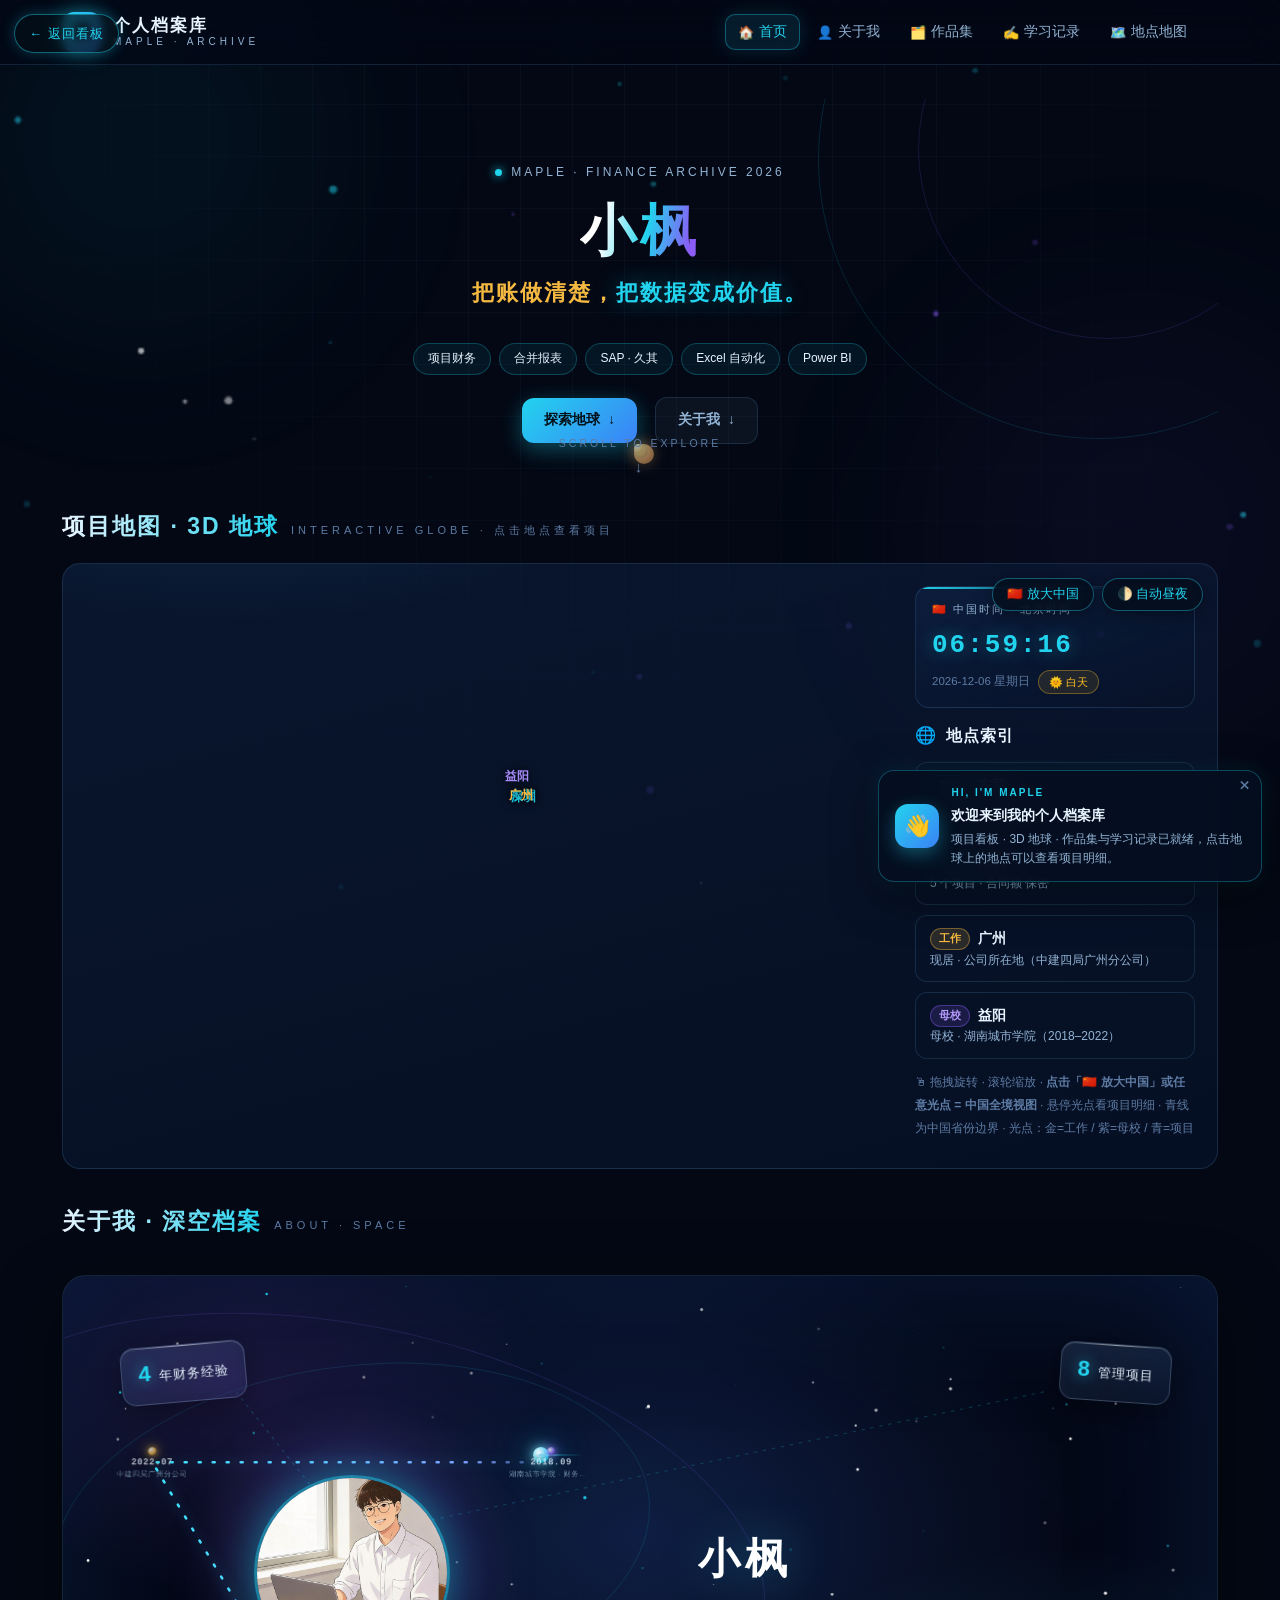
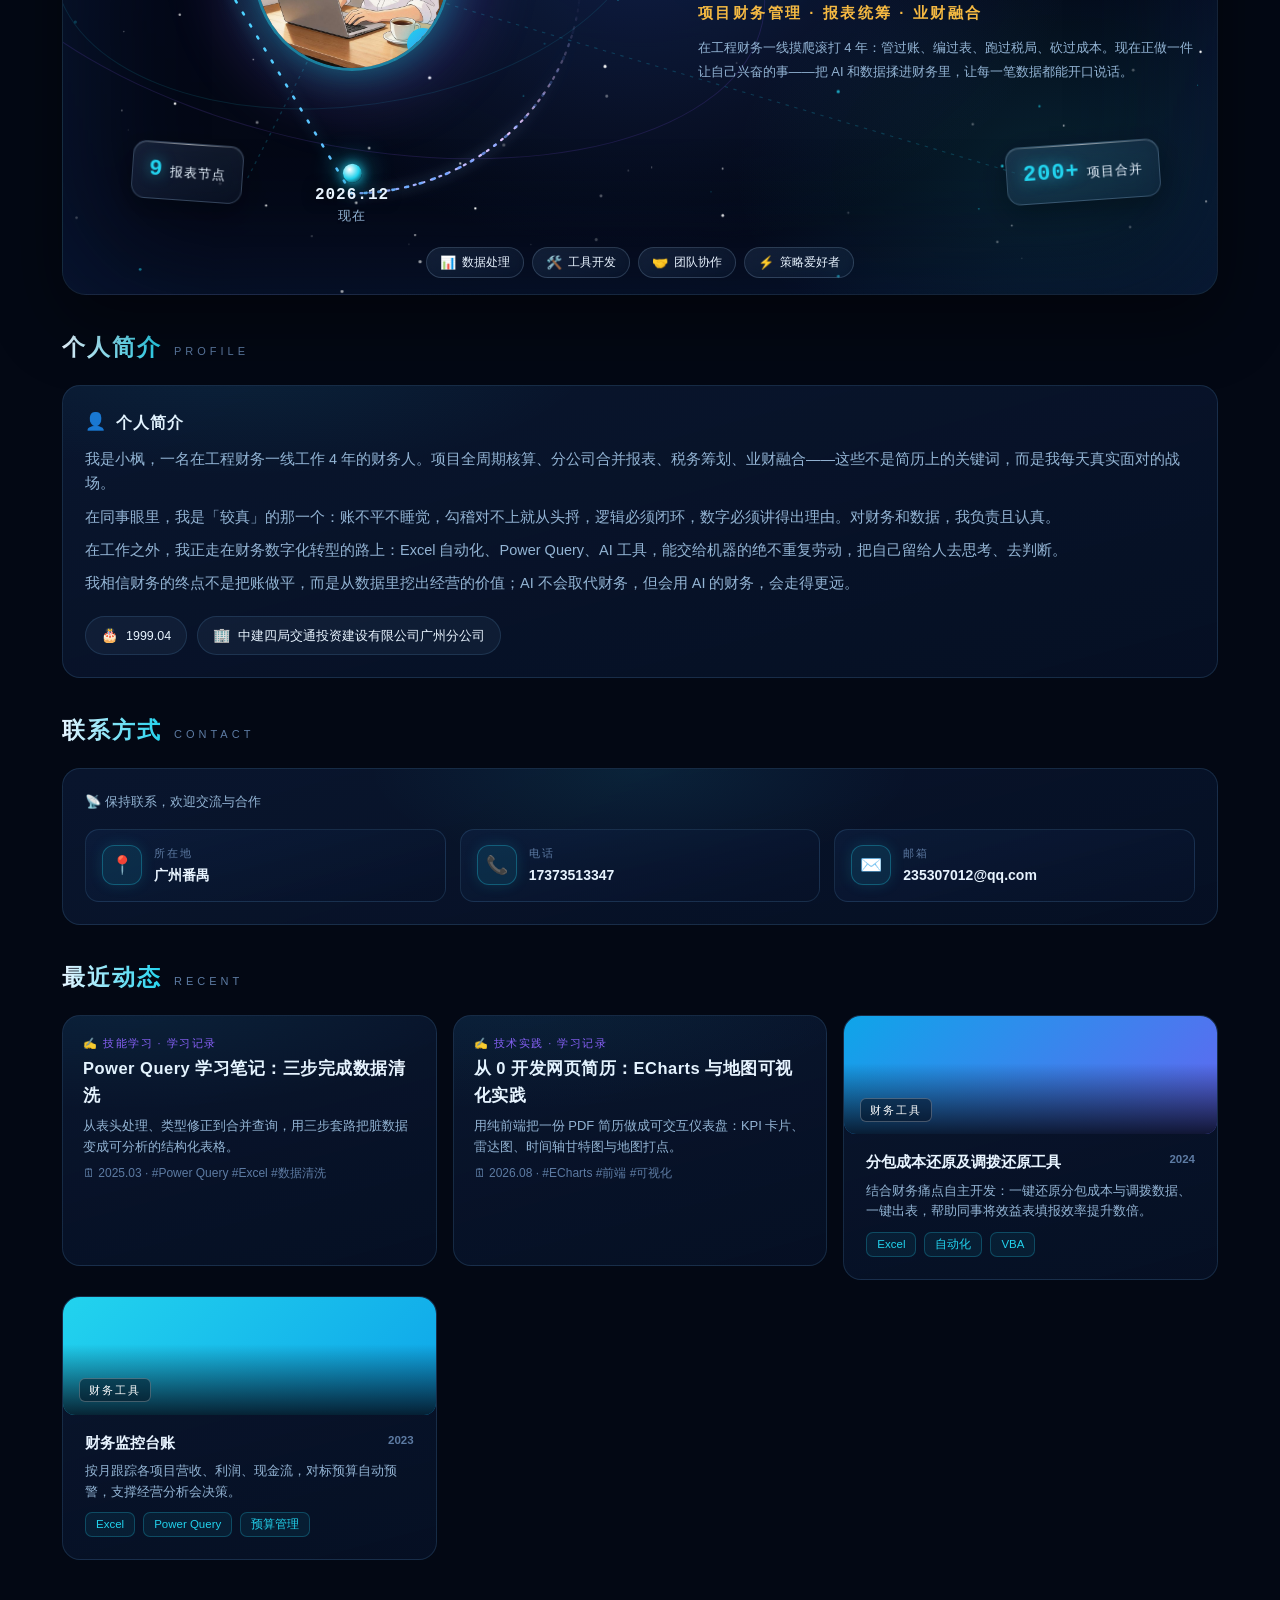
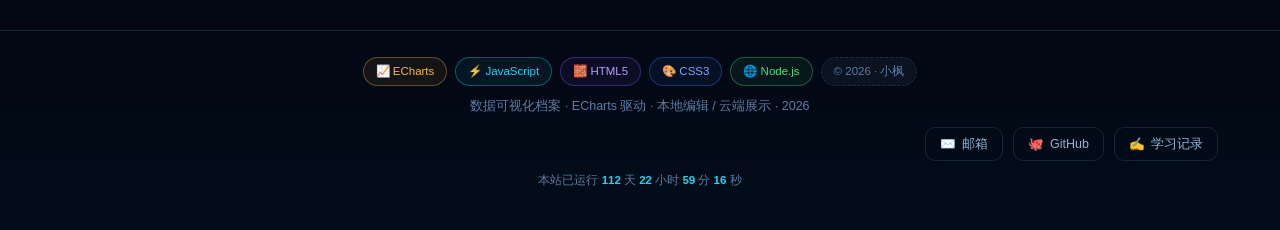
==== archive/index.html @ ce080d12 "auto deploy kanban 周四 2026/08/20 23:07:04.28" ====
<!DOCTYPE html>
<html lang="zh-CN">
<head>
<meta charset="UTF-8">
<meta name="viewport" content="width=device-width, initial-scale=1.0">
<title>小枫 · 个人档案库</title>
<meta name="description" content="小枫 · 个人档案库：关于我（含成长轨迹）、作品集、学习记录、项目地图 —— 数据可视化个人网站">
<style>
/* ============================================================
 * 小枫 · 个人档案库 —— 深空科幻风样式
 * ============================================================ */
:root{
  --bg0:#030814;
  --bg1:#071228;
  --panel:rgba(13,30,60,.55);
  --glass:rgba(148,200,255,.06);
  --line:rgba(120,200,255,.14);
  --line2:rgba(120,200,255,.32);
  --cyan:#22d3ee;
  --blue:#3b82f6;
  --gold:#f5b942;
  --violet:#8b5cf6;
  --pink:#d946ef;
  --text:#e8f4ff;
  --muted:#93b4d4;
  --dim:#5d7ba3;
  --radius:18px;
  --font:"Segoe UI","PingFang SC","Microsoft YaHei","Hiragino Sans GB",sans-serif;
  --mono:"Cascadia Code","Consolas","Courier New",monospace;
}
*{margin:0;padding:0;box-sizing:border-box}
.hidden{display:none!important}
html{scroll-behavior:auto}
body{
  background:var(--bg0);
  color:var(--text);
  font-family:var(--font);
  line-height:1.65;
  overflow-x:hidden;
}
::selection{background:rgba(34,211,238,.3)}
::-webkit-scrollbar{width:10px;height:10px}
::-webkit-scrollbar-track{background:var(--bg0)}
::-webkit-scrollbar-thumb{background:linear-gradient(#1e3a5f,#0f2440);border-radius:6px;border:2px solid var(--bg0)}
::-webkit-scrollbar-thumb:hover{background:linear-gradient(#2a5588,#16345c)}

/* ---------- 背景层 ---------- */
#stars{position:fixed;inset:0;z-index:0;pointer-events:none}
.bg-grid{
  position:fixed;inset:0;z-index:0;pointer-events:none;
  background:
    linear-gradient(rgba(120,200,255,.04) 1px,transparent 1px),
    linear-gradient(90deg,rgba(120,200,255,.04) 1px,transparent 1px);
  background-size:52px 52px;
  mask-image:radial-gradient(ellipse at 50% 0%,#000 30%,transparent 75%);
  -webkit-mask-image:radial-gradient(ellipse at 50% 0%,#000 30%,transparent 75%);
}
.bg-glow{position:fixed;inset:0;z-index:0;pointer-events:none}
.bg-glow::before,.bg-glow::after{
  content:"";position:absolute;border-radius:50%;filter:blur(90px);opacity:.5;
}
.bg-glow::before{width:560px;height:560px;left:-140px;top:-140px;background:radial-gradient(circle,rgba(34,211,238,.16),transparent 70%)}
.bg-glow::after{width:640px;height:640px;right:-180px;top:24%;background:radial-gradient(circle,rgba(139,92,246,.14),transparent 70%)}

/* ---------- 布局 ---------- */
#app{position:relative;z-index:1}
.wrap{max-width:1200px;margin:0 auto;padding:0 22px}

/* ---------- 顶栏 ---------- */
header{
  position:sticky;top:0;z-index:100;
  background:rgba(3,8,20,.72);
  backdrop-filter:blur(18px) saturate(1.4);
  -webkit-backdrop-filter:blur(18px) saturate(1.4);
  border-bottom:1px solid var(--line);
}
.hdr{max-width:1200px;margin:0 auto;padding:12px 22px;display:flex;align-items:center;gap:18px;flex-wrap:wrap}
.logo{display:flex;align-items:center;gap:11px;cursor:pointer;user-select:none}
.logo-mark{
  width:40px;height:40px;border-radius:12px;flex:none;
  display:flex;align-items:center;justify-content:center;
  font-size:19px;font-weight:800;color:#031018;
  background:linear-gradient(135deg,var(--cyan),var(--blue));
  box-shadow:0 0 22px rgba(34,211,238,.45);
}
.logo-text{font-size:17px;font-weight:700;letter-spacing:2px;line-height:1.2}
.logo-sub{display:block;font-size:10px;letter-spacing:4px;color:var(--muted);font-weight:400}
nav{display:flex;gap:4px;flex-wrap:wrap;margin-left:auto}
nav a{
  color:var(--muted);text-decoration:none;font-size:13.5px;padding:7px 13px;
  border-radius:10px;transition:.25s;position:relative;
}
nav a:hover{color:var(--text);background:var(--glass)}
nav a.active{
  color:var(--cyan);background:rgba(34,211,238,.1);
  box-shadow:inset 0 0 0 1px rgba(34,211,238,.35),0 0 18px rgba(34,211,238,.15);
}
.hdr-actions{display:flex;gap:8px;align-items:center}

/* ---------- 按钮 ---------- */
.btn{
  border:none;cursor:pointer;font-family:var(--font);
  font-size:13px;padding:8px 16px;border-radius:10px;transition:.25s;
  color:var(--text);background:linear-gradient(135deg,rgba(34,211,238,.16),rgba(59,130,246,.16));
  border:1px solid rgba(34,211,238,.35);
}
.btn:hover{transform:translateY(-1px);box-shadow:0 6px 20px rgba(34,211,238,.25)}
.btn-primary{
  background:linear-gradient(135deg,var(--cyan),var(--blue));color:#031018;font-weight:700;
  border:none;box-shadow:0 4px 18px rgba(34,211,238,.35);
}
.btn-primary:hover{filter:brightness(1.1)}
.btn-ghost{background:transparent;border:1px solid var(--line);color:var(--muted)}
.btn-ghost:hover{color:var(--text);border-color:var(--line2)}
.btn-danger{background:rgba(239,68,68,.12);border:1px solid rgba(239,68,68,.4);color:#fca5a5}
.btn-danger:hover{box-shadow:0 6px 20px rgba(239,68,68,.25)}
.btn-sm{padding:4px 11px;font-size:12px;border-radius:8px}

/* ---------- 视图切换 ---------- */
.view{display:none}
.view.active{display:block;animation:viewIn .55s cubic-bezier(.22,.8,.3,1) both}
@keyframes viewIn{
  from{opacity:0;transform:translateY(26px);filter:blur(6px)}
  to{opacity:1;transform:none;filter:none}
}

/* ---------- 区块 ---------- */
section{margin:34px 0}
.sec-head{display:flex;align-items:baseline;gap:12px;margin-bottom:18px}
.sec-title{
  font-size:clamp(18px,2.4vw,23px);font-weight:800;letter-spacing:2px;
  background:linear-gradient(90deg,var(--text),var(--cyan));
  -webkit-background-clip:text;background-clip:text;-webkit-text-fill-color:transparent;
}
.sec-en{font-size:11px;letter-spacing:4px;color:var(--dim);text-transform:uppercase}

/* ---------- 卡片 ---------- */
.card{
  background:linear-gradient(165deg,rgba(16,36,72,.5),rgba(7,18,40,.78));
  border:1px solid var(--line);border-radius:var(--radius);
  padding:22px;position:relative;overflow:hidden;
  backdrop-filter:blur(12px);
  -webkit-backdrop-filter:blur(12px);
  transition:border-color .3s, transform .3s, box-shadow .3s;
}
.card::before{
  content:"";position:absolute;inset:0;pointer-events:none;
  background:radial-gradient(600px 200px at 15% -10%,rgba(34,211,238,.07),transparent 60%);
}
.card:hover{border-color:var(--line2);box-shadow:0 14px 40px rgba(0,0,0,.45),0 0 0 1px rgba(34,211,238,.06)}
.card h3{font-size:15.5px;font-weight:700;letter-spacing:1px;margin-bottom:12px;display:flex;align-items:center;gap:9px}
.card h3 .ico{font-size:17px}
.muted{color:var(--muted)}
.dim{color:var(--dim);font-size:12.5px}
.grid{display:grid;gap:16px}
.g2{grid-template-columns:repeat(auto-fit,minmax(330px,1fr))}
.g3{grid-template-columns:repeat(auto-fit,minmax(260px,1fr))}

/* ---------- 滚动渐入 ---------- */
.reveal{opacity:0;transform:translateY(28px);transition:opacity .7s ease,transform .7s cubic-bezier(.22,.8,.3,1)}
.reveal.in{opacity:1;transform:none}

/* ---------- Hero（极简看板版） ---------- */
.hero-mini{padding:46px 0 8px}
.hero-mini h1{
  font-size:clamp(32px,5vw,52px);font-weight:900;letter-spacing:6px;
  background:linear-gradient(100deg,#fff 20%,var(--cyan) 55%,var(--violet) 90%);
  -webkit-background-clip:text;background-clip:text;-webkit-text-fill-color:transparent;
  text-shadow:0 0 60px rgba(34,211,238,.25);
}
.hero-mini .title-line{font-size:clamp(14px,2vw,17px);color:var(--gold);letter-spacing:3px;font-weight:600;margin-top:8px}

/* ---------- 项目信息浮层 ---------- */
.proj-inner{max-width:860px}
.proj-summary{display:grid;grid-template-columns:repeat(auto-fit,minmax(150px,1fr));gap:12px;margin:6px 0 22px}
.proj-summary .ps-item{
  background:rgba(34,211,238,.06);border:1px solid rgba(34,211,238,.2);border-radius:12px;
  padding:12px 14px;
}
.proj-summary .ps-item .ps-label{font-size:11px;color:var(--dim);letter-spacing:1px}
.proj-summary .ps-item .ps-value{font-size:18px;font-weight:800;color:var(--cyan);margin-top:2px;text-shadow:0 0 16px rgba(34,211,238,.35)}
.proj-list{display:flex;flex-direction:column;gap:14px}
.proj-card{
  background:linear-gradient(165deg,rgba(16,36,72,.55),rgba(7,18,40,.8));
  border:1px solid var(--line);border-radius:14px;padding:16px;display:flex;gap:16px;
}
.proj-card .pc-img{
  width:170px;min-height:110px;flex:none;border-radius:10px;overflow:hidden;
  background:
    linear-gradient(135deg,rgba(34,211,238,.08),rgba(139,92,246,.08)),
    repeating-linear-gradient(45deg,rgba(120,200,255,.05) 0 10px,transparent 10px 20px);
  border:1px dashed var(--line2);display:flex;align-items:center;justify-content:center;
  color:var(--dim);font-size:12px;text-align:center;padding:8px;
}
.proj-card .pc-img img{width:100%;height:100%;object-fit:cover}
.proj-card .pc-main{flex:1;min-width:0}
.proj-card .pc-name{font-size:15.5px;font-weight:700;margin-bottom:8px;line-height:1.5}
.proj-card .pc-rows{font-size:13px;color:var(--muted);line-height:2}
.proj-card .pc-rows b{color:var(--gold)}
@media(max-width:640px){.proj-card{flex-direction:column}.proj-card .pc-img{width:100%}}

/* ---------- Hero ---------- */
.hero{padding:64px 0 18px;position:relative}
.hero-badge{
  display:inline-flex;align-items:center;gap:8px;font-size:12px;letter-spacing:3px;
  color:var(--cyan);border:1px solid rgba(34,211,238,.35);border-radius:999px;
  padding:5px 16px;background:rgba(34,211,238,.06);
  box-shadow:0 0 24px rgba(34,211,238,.12);
}
.hero h1{
  font-size:clamp(38px,6.5vw,66px);font-weight:900;letter-spacing:6px;margin:20px 0 6px;
  background:linear-gradient(100deg,#fff 20%,var(--cyan) 55%,var(--violet) 90%);
  -webkit-background-clip:text;background-clip:text;-webkit-text-fill-color:transparent;
  text-shadow:0 0 60px rgba(34,211,238,.25);
}
.hero .en{font-size:13px;letter-spacing:8px;color:var(--muted);text-transform:uppercase;margin-bottom:14px}
.hero .title-line{font-size:clamp(15px,2.2vw,19px);color:var(--gold);letter-spacing:3px;font-weight:600}
.hero .type-line{font-size:clamp(16px,2.4vw,21px);color:var(--cyan);min-height:1.6em;font-weight:600;margin-top:8px}
.hero .type-line .cursor{display:inline-block;width:2px;height:1.1em;background:var(--cyan);vertical-align:-2px;animation:blink 1s steps(1) infinite}
@keyframes blink{50%{opacity:0}}
.hero .summary{max-width:780px;color:var(--muted);font-size:15px;margin-top:16px}
.hero .summary b{color:var(--cyan)}

.chips{display:flex;flex-wrap:wrap;gap:10px;margin-top:20px}
.chip{
  display:inline-flex;align-items:center;gap:8px;font-size:12.5px;color:var(--text);
  background:var(--glass);border:1px solid var(--line);padding:7px 15px;border-radius:999px;
  transition:.25s;
}
.chip:hover{border-color:var(--line2);transform:translateY(-2px)}
.chip b{color:var(--cyan);font-weight:600}
.chip .ico{font-size:14px}

/* ---------- KPI ---------- */
.kpi-grid{display:grid;grid-template-columns:repeat(auto-fit,minmax(150px,1fr));gap:14px}
.kpi{
  background:linear-gradient(165deg,rgba(16,36,72,.6),rgba(7,18,40,.85));
  border:1px solid var(--line);border-radius:16px;padding:17px;position:relative;overflow:hidden;
  transition:.3s;
}
.kpi::after{
  content:"";position:absolute;left:0;top:0;height:2px;width:100%;
  background:linear-gradient(90deg,var(--cyan),transparent 70%);opacity:.7;
}
.kpi:hover{transform:translateY(-4px);border-color:var(--line2);box-shadow:0 12px 30px rgba(0,0,0,.4),0 0 26px rgba(34,211,238,.12)}
.kpi .k-ico{font-size:19px;filter:drop-shadow(0 0 8px rgba(34,211,238,.5))}
.kpi .k-num{font-size:clamp(23px,2.7vw,31px);font-weight:900;color:var(--cyan);letter-spacing:1px;line-height:1.25;margin-top:4px;text-shadow:0 0 22px rgba(34,211,238,.4)}
.kpi .k-num small{font-size:13px;font-weight:700}
.kpi .k-label{font-size:12px;color:var(--muted);letter-spacing:1.5px;margin-top:2px}
.kpi .k-sub{font-size:11px;color:var(--dim);margin-top:3px}

/* ---------- 时间轴（垂直） ---------- */
.v-timeline{border-left:2px solid rgba(120,200,255,.2);margin-left:8px;padding-left:26px}
.v-item{position:relative;padding:6px 0 22px}
.v-item::before{
  content:"";position:absolute;left:-33px;top:12px;width:12px;height:12px;border-radius:50%;
  background:var(--cyan);box-shadow:0 0 0 4px rgba(34,211,238,.15),0 0 18px rgba(34,211,238,.6);
}
.v-item.violet::before{background:var(--violet);box-shadow:0 0 0 4px rgba(139,92,246,.15),0 0 18px rgba(139,92,246,.6)}
.v-item.gold::before{background:var(--gold);box-shadow:0 0 0 4px rgba(245,185,66,.15),0 0 18px rgba(245,185,66,.5)}
.v-item .v-date{font-size:11.5px;color:var(--cyan);letter-spacing:1px}
.v-item.violet .v-date{color:var(--violet)}
.v-item.gold .v-date{color:var(--gold)}
.v-item .v-title{font-size:15.5px;font-weight:700;margin:2px 0}
.v-item .v-desc{font-size:13px;color:var(--muted)}

/* ---------- 标签 ---------- */
.tags{display:flex;flex-wrap:wrap;gap:8px;margin-top:10px}
.tag{
  font-size:11.5px;color:var(--cyan);background:rgba(34,211,238,.07);
  border:1px solid rgba(34,211,238,.25);border-radius:7px;padding:2px 10px;
}
.tag.gold{color:var(--gold);background:rgba(245,185,66,.07);border-color:rgba(245,185,66,.3)}

/* ---------- 技能条 ---------- */
.skill{margin:15px 0}
.skill .s-head{display:flex;justify-content:space-between;font-size:13.5px;margin-bottom:6px}
.skill .s-head .p{color:var(--cyan);font-weight:800;text-shadow:0 0 12px rgba(34,211,238,.5)}
.skill .s-bar{height:8px;border-radius:6px;background:rgba(120,200,255,.1);overflow:hidden}
.skill .s-fill{height:100%;border-radius:6px;width:0;transition:width 1.3s cubic-bezier(.2,.7,.3,1);
  background:linear-gradient(90deg,var(--blue),var(--cyan));box-shadow:0 0 14px rgba(34,211,238,.5)}
.skill .s-tags{font-size:11.5px;color:var(--dim);margin-top:5px}

/* ---------- 作品集 ---------- */
.filter-bar{display:flex;flex-wrap:wrap;gap:8px;margin-bottom:18px}
.filter-chip{
  font-size:12.5px;color:var(--muted);background:var(--glass);border:1px solid var(--line);
  border-radius:999px;padding:6px 15px;cursor:pointer;transition:.25s;
}
.filter-chip:hover{color:var(--text)}
.filter-chip.active{color:#031018;background:linear-gradient(135deg,var(--cyan),var(--blue));border-color:transparent;font-weight:700}
.pf-grid{display:grid;grid-template-columns:repeat(auto-fill,minmax(260px,1fr));gap:16px}
.pf-card{cursor:pointer}
.pf-cover{
  height:118px;border-radius:12px;margin:-22px -22px 16px;position:relative;
  display:flex;align-items:flex-end;padding:12px 16px;overflow:hidden;
}
.pf-cover::after{content:"";position:absolute;inset:0;background:linear-gradient(180deg,transparent 40%,rgba(3,8,20,.85))}
.pf-cover .pf-type{
  position:relative;z-index:1;font-size:11px;letter-spacing:2px;color:#fff;
  background:rgba(3,8,20,.45);border:1px solid rgba(255,255,255,.25);
  border-radius:6px;padding:2px 9px;backdrop-filter:blur(4px);
}
.pf-card .pf-title{font-size:15px;font-weight:700;margin-bottom:6px}
.pf-card .pf-date{font-size:11.5px;color:var(--dim);float:right}
.pf-card .pf-desc{font-size:12.8px;color:var(--muted);line-height:1.6}
.pf-card .pf-link{display:inline-block;margin-top:10px;font-size:12px;color:var(--cyan);text-decoration:none;opacity:0;transform:translateY(4px);transition:.3s}
.pf-card:hover .pf-link{opacity:1;transform:none}

/* ---------- 博客 ---------- */
.blog-side{display:flex;flex-wrap:wrap;gap:12px;margin-bottom:16px;align-items:center}
.blog-search{
  flex:1;min-width:220px;display:flex;align-items:center;gap:8px;
  background:var(--glass);border:1px solid var(--line);border-radius:12px;padding:8px 14px;
}
.blog-search input{flex:1;background:transparent;border:none;outline:none;color:var(--text);font-family:var(--font);font-size:13.5px}
.blog-search input::placeholder{color:var(--dim)}
.blog-post{
  display:flex;gap:16px;padding:18px 20px;margin-bottom:14px;cursor:pointer;align-items:flex-start;
}
.blog-post .b-date{font-size:11.5px;color:var(--dim);white-space:nowrap;padding-top:3px}
.blog-post .b-main{flex:1}
.blog-post .b-title{font-size:16.5px;font-weight:700;transition:.25s;letter-spacing:.5px}
.blog-post:hover .b-title{color:var(--cyan);text-shadow:0 0 18px rgba(34,211,238,.4)}
.blog-post .b-cat{font-size:11px;color:var(--violet);letter-spacing:1.5px;margin-bottom:3px}
.blog-post .b-summary{font-size:13px;color:var(--muted);margin-top:5px}
.blog-post .b-meta{font-size:12px;color:var(--dim);margin-top:7px}
.blog-empty{color:var(--dim);text-align:center;padding:40px 0;font-size:13.5px}

/* ---------- 文章阅读浮层 ---------- */
.reader{position:fixed;inset:0;z-index:200;background:rgba(2,6,14,.82);backdrop-filter:blur(8px);display:flex;align-items:flex-start;justify-content:center;padding:4vh 18px;overflow-y:auto}
.reader.hidden{display:none}
.reader-inner{
  width:100%;max-width:780px;background:linear-gradient(170deg,rgba(14,32,64,.95),rgba(5,13,30,.97));
  border:1px solid var(--line2);border-radius:20px;padding:34px 38px 44px;position:relative;
  box-shadow:0 30px 80px rgba(0,0,0,.6),0 0 60px rgba(34,211,238,.07);
  animation:readerIn .45s cubic-bezier(.22,.8,.3,1) both;
}
@keyframes readerIn{from{opacity:0;transform:translateY(40px) scale(.98)}to{opacity:1;transform:none}}
.reader-close{
  position:absolute;right:16px;top:14px;width:34px;height:34px;border-radius:10px;
  border:1px solid var(--line);background:var(--glass);color:var(--muted);cursor:pointer;
  font-size:15px;transition:.25s;
}
.reader-close:hover{color:var(--text);border-color:var(--line2);transform:rotate(90deg)}
.reader h2{font-size:clamp(20px,3vw,27px);font-weight:800;letter-spacing:1px;margin-bottom:10px;
  background:linear-gradient(90deg,#fff,var(--cyan));-webkit-background-clip:text;background-clip:text;-webkit-text-fill-color:transparent}
.reader .r-meta{font-size:12.5px;color:var(--dim);margin-bottom:22px;display:flex;flex-wrap:wrap;gap:12px;align-items:center}
.reader .r-body{font-size:14.5px;color:#cfe3f7;line-height:1.9}

/* Markdown 样式 */
.md h1,.md h2,.md h3,.md h4,.md h5{margin:1.5em 0 .6em;line-height:1.4;color:var(--text)}
.md h1{font-size:22px;border-bottom:1px solid var(--line);padding-bottom:8px}
.md h2{font-size:19px;color:var(--cyan)}
.md h3{font-size:16px;color:var(--gold)}
.md p{margin:.7em 0}
.md a{color:var(--cyan);text-decoration:none;border-bottom:1px dashed rgba(34,211,238,.5)}
.md a:hover{color:#fff;border-bottom-style:solid}
.md ul,.md ol{margin:.7em 0 .7em 1.5em}
.md li{margin:.35em 0}
.md blockquote{border-left:3px solid var(--cyan);background:rgba(34,211,238,.06);padding:10px 16px;border-radius:0 10px 10px 0;margin:1em 0;color:var(--muted)}
.md hr{border:none;border-top:1px dashed var(--line2);margin:1.8em 0}
.md img{max-width:100%;border-radius:10px;border:1px solid var(--line)}
.md table{width:100%;border-collapse:collapse;margin:1em 0;font-size:13.5px}
.md th,.md td{border:1px solid var(--line);padding:8px 12px;text-align:left}
.md th{background:rgba(34,211,238,.08);color:var(--cyan)}
.md tr:nth-child(even) td{background:rgba(120,200,255,.03)}
.md pre{background:#04101f;border:1px solid var(--line);border-radius:12px;padding:16px;overflow-x:auto;margin:1em 0}
.md-code{background:rgba(34,211,238,.12);color:#7de3f5;padding:2px 7px;border-radius:6px;font-family:var(--mono);font-size:.88em}
.md-codeblock{font-family:var(--mono);font-size:13px;color:#a5e8f5;line-height:1.7}
.md-task{list-style:none}
.md-task input{margin-right:8px;accent-color:var(--cyan)}
.md-task.done{color:var(--dim);text-decoration:line-through}
.md del{color:var(--dim)}

/* ---------- 地图 ---------- */
.map-wrap{display:grid;grid-template-columns:1fr 280px;gap:18px}
@media(max-width:920px){.map-wrap{grid-template-columns:1fr}}
#mapChart{width:100%;height:540px}
#globeChart{width:100%;height:560px;min-height:420px}
.globe-stage{position:relative}
/* 深空行星 */
.space-planets{position:absolute;inset:0;pointer-events:none;overflow:hidden}
.planet{position:absolute;left:50%;top:50%;border-radius:50%;z-index:2}
.p-mars{width:13px;height:13px;margin:-6.5px;z-index:0;
  background:radial-gradient(circle at 32% 30%,#ffc9a3,#d1603d 55%,#8f3a1e);
  box-shadow:0 0 14px rgba(209,96,61,.55);
  animation:orbitA 72s linear infinite}
.p-jupiter{width:22px;height:22px;margin:-11px;
  background:radial-gradient(circle at 35% 32%,#f5e6c8,#d9a066 45%,#a06b3c);
  box-shadow:0 0 18px rgba(217,160,102,.5);
  animation:orbitB 96s linear infinite reverse}
.p-saturn{width:16px;height:16px;margin:-8px;
  background:radial-gradient(circle at 34% 30%,#f7e6b5,#dcb46e 50%,#a9824a);
  box-shadow:0 0 16px rgba(220,180,110,.55);
  animation:orbitC 84s linear infinite}
.p-saturn .p-ring{position:absolute;left:50%;top:50%;width:34px;height:12px;margin:-6px 0 0 -17px;
  border:2px solid rgba(230,200,140,.75);border-radius:50%;
  transform:rotate(-24deg) rotateX(70deg)}
.p-venus{width:10px;height:10px;margin:-5px;z-index:0;
  background:radial-gradient(circle at 32% 30%,#fff3d6,#f2c879 55%,#c9983f);
  box-shadow:0 0 12px rgba(242,200,121,.5);
  animation:orbitD 56s linear infinite reverse}
@keyframes orbitA{from{transform:rotate(0deg) translateX(var(--ox,300px)) rotate(0deg)}to{transform:rotate(360deg) translateX(var(--ox,300px)) rotate(-360deg)}}
@keyframes orbitB{from{transform:rotate(60deg) translateX(var(--ox,340px)) rotate(-60deg)}to{transform:rotate(420deg) translateX(var(--ox,340px)) rotate(-420deg)}}
@keyframes orbitC{from{transform:rotate(200deg) translateX(var(--ox,230px)) rotate(-200deg)}to{transform:rotate(560deg) translateX(var(--ox,230px)) rotate(-560deg)}}
@keyframes orbitD{from{transform:rotate(140deg) translateX(var(--ox,270px)) rotate(-140deg)}to{transform:rotate(500deg) translateX(var(--ox,270px)) rotate(-500deg)}}
/* 网站背景行星（全屏氛围层） */
.bg-planets{position:fixed;inset:0;z-index:0;pointer-events:none;overflow:hidden;opacity:.7}
.bg-planets .planet{left:50%;top:50%;margin:-6px}
.b-mars{width:12px;height:12px;margin:-6px;--ox:44vw;
  background:radial-gradient(circle at 32% 30%,#ffc9a3,#d1603d 55%,#8f3a1e);
  box-shadow:0 0 14px rgba(209,96,61,.5);
  animation:orbitA 110s linear infinite}
.b-jupiter{width:20px;height:20px;margin:-10px;--ox:52vw;
  background:radial-gradient(circle at 35% 32%,#f5e6c8,#d9a066 45%,#a06b3c);
  box-shadow:0 0 18px rgba(217,160,102,.45);
  animation:orbitB 140s linear infinite reverse}
.b-saturn{width:14px;height:14px;margin:-7px;--ox:38vw;
  background:radial-gradient(circle at 34% 30%,#f7e6b5,#dcb46e 50%,#a9824a);
  box-shadow:0 0 16px rgba(220,180,110,.5);
  animation:orbitC 120s linear infinite}
.b-saturn .p-ring{width:30px;height:10px;margin:-5px 0 0 -15px}
.b-venus{width:9px;height:9px;margin:-4.5px;--ox:47vw;
  background:radial-gradient(circle at 32% 30%,#fff3d6,#f2c879 55%,#c9983f);
  box-shadow:0 0 12px rgba(242,200,121,.45);
  animation:orbitD 85s linear infinite reverse}
@media(max-width:920px){
  .b-mars{--ox:60vw}.b-jupiter{--ox:70vw}.b-saturn{--ox:52vw}.b-venus{--ox:64vw}
}
/* 中国时间卡 */
.time-card{
  background:linear-gradient(160deg,rgba(16,36,72,.6),rgba(7,18,40,.85));
  border:1px solid var(--line);border-radius:14px;padding:13px 16px;margin-bottom:14px;position:relative;overflow:hidden;
}
.time-card::after{content:"";position:absolute;left:0;top:0;height:2px;width:100%;background:linear-gradient(90deg,var(--cyan),transparent 70%)}
.time-label{font-size:11px;color:var(--muted);letter-spacing:2px;display:flex;align-items:center;gap:6px}
.time-now{font-size:26px;font-weight:800;color:var(--cyan);font-family:var(--mono);letter-spacing:2px;margin:5px 0 3px;text-shadow:0 0 18px rgba(34,211,238,.4)}
.time-meta{font-size:11.5px;color:var(--dim);display:flex;flex-wrap:wrap;gap:8px;align-items:center}
.time-day{display:inline-flex;align-items:center;gap:5px;font-size:11px;padding:2px 10px;border-radius:999px}
.time-day.day{color:#fbbf24;background:rgba(251,191,36,.1);border:1px solid rgba(251,191,36,.35)}
.time-day.night{color:#7ea8ff;background:rgba(126,168,255,.1);border:1px solid rgba(126,168,255,.35)}
.globe-tools{position:absolute;top:14px;right:14px;z-index:10;display:flex;gap:8px}
.globe-reset{
  background:rgba(4,14,28,.85);border:1px solid rgba(34,211,238,.4);color:var(--cyan);
  font-size:12.5px;padding:7px 14px;border-radius:999px;cursor:pointer;transition:.25s;
  backdrop-filter:blur(8px);box-shadow:0 4px 18px rgba(0,0,0,.4);
}
.globe-reset:hover{background:rgba(34,211,238,.15);transform:translateY(-1px)}
.loc-list{display:flex;flex-direction:column;gap:10px}
.loc-item{border:1px solid var(--line);border-radius:12px;padding:11px 14px;cursor:pointer;transition:.25s;background:rgba(7,18,40,.5)}
.loc-item:hover{border-color:var(--line2);background:rgba(34,211,238,.08);transform:translateX(4px)}
.loc-item .l-name{font-size:14px;font-weight:700}
.loc-item .l-note{font-size:12px;color:var(--muted)}
.badge{display:inline-block;font-size:10.5px;padding:1px 8px;border-radius:999px;margin-right:8px;vertical-align:1px}
.b-work{background:rgba(245,185,66,.15);color:var(--gold);border:1px solid rgba(245,185,66,.4)}
.b-study{background:rgba(139,92,246,.15);color:#b79bff;border:1px solid rgba(139,92,246,.4)}
.b-project{background:rgba(34,211,238,.13);color:var(--cyan);border:1px solid rgba(34,211,238,.4)}
.map-note{font-size:12px;color:var(--dim);margin-top:12px;line-height:1.9}
.map-note code{background:rgba(34,211,238,.1);padding:1px 7px;border-radius:5px;color:var(--cyan)}

/* ---------- 管理 ---------- */
.admin-bar{
  position:fixed;left:50%;bottom:22px;transform:translateX(-50%);z-index:150;
  display:flex;gap:8px;flex-wrap:wrap;justify-content:center;
  background:rgba(4,11,24,.9);border:1px solid rgba(34,211,238,.35);border-radius:16px;
  padding:10px 14px;backdrop-filter:blur(16px);
  box-shadow:0 18px 50px rgba(0,0,0,.55),0 0 30px rgba(34,211,238,.12);
  animation:barIn .4s cubic-bezier(.22,.8,.3,1) both;
}
@keyframes barIn{from{opacity:0;transform:translate(-50%,20px)}to{opacity:1;transform:translate(-50%,0)}}
.admin-bar .btn{font-size:12px;padding:6px 13px}
.admin-card-tools{
  position:absolute;top:10px;right:10px;display:flex;gap:6px;opacity:0;transition:.25s;z-index:5;
}
.card:hover .admin-card-tools,.admin-card-tools.force{opacity:1}
.admin-add-hint{
  border:1.5px dashed rgba(34,211,238,.4);border-radius:var(--radius);padding:26px;
  text-align:center;color:var(--dim);font-size:13px;cursor:pointer;transition:.25s;margin-top:14px;
}
.admin-add-hint:hover{border-color:var(--cyan);color:var(--cyan);background:rgba(34,211,238,.05)}

/* ---------- 弹窗 ---------- */
.modal{position:fixed;inset:0;z-index:300;background:rgba(2,6,14,.8);backdrop-filter:blur(8px);display:flex;align-items:center;justify-content:center;padding:20px;overflow-y:auto}
.modal.hidden{display:none}
.modal-inner{
  width:100%;max-width:640px;background:linear-gradient(170deg,rgba(15,34,68,.97),rgba(5,13,30,.98));
  border:1px solid var(--line2);border-radius:20px;padding:26px 28px;position:relative;
  box-shadow:0 30px 80px rgba(0,0,0,.6);
  animation:readerIn .4s cubic-bezier(.22,.8,.3,1) both;
  max-height:86vh;overflow-y:auto;
}
.modal-inner h3{font-size:17px;font-weight:800;letter-spacing:1px;margin-bottom:18px;color:var(--cyan)}
.form-row{margin-bottom:14px}
.form-row label{display:block;font-size:12px;color:var(--muted);letter-spacing:1px;margin-bottom:6px}
.form-row label .req{color:#f87171}
.form-input,.form-textarea,.form-select{
  width:100%;background:rgba(3,10,22,.7);border:1px solid var(--line);border-radius:10px;
  color:var(--text);font-family:var(--font);font-size:13.5px;padding:9px 13px;outline:none;transition:.25s;
}
.form-input:focus,.form-textarea:focus,.form-select:focus{border-color:var(--cyan);box-shadow:0 0 0 3px rgba(34,211,238,.12)}
.form-textarea{min-height:110px;resize:vertical;line-height:1.7}
.form-hint{font-size:11.5px;color:var(--dim);margin-top:5px}
.form-actions{display:flex;gap:10px;justify-content:flex-end;margin-top:20px}
.form-grid2{display:grid;grid-template-columns:1fr 1fr;gap:12px}
@media(max-width:600px){.form-grid2{grid-template-columns:1fr}}
.tag-editor{display:flex;flex-wrap:wrap;gap:6px;align-items:center;margin-top:6px}
.tag-editor .tag{border-radius:6px;padding:2px 9px;display:inline-flex;align-items:center;gap:6px}
.tag-editor .tag button{background:none;border:none;color:inherit;cursor:pointer;font-size:11px;padding:0}
.tag-input{flex:1;min-width:120px;background:rgba(3,10,22,.7);border:1px solid var(--line);border-radius:8px;color:var(--text);padding:5px 10px;font-size:12.5px;outline:none}

/* ---------- Toast ---------- */
#toast{
  position:fixed;top:76px;left:50%;transform:translateX(-50%);z-index:400;
  display:flex;flex-direction:column;gap:8px;align-items:center;pointer-events:none;
}
.toast{
  background:rgba(4,14,28,.92);border:1px solid var(--line2);border-radius:12px;
  padding:10px 22px;font-size:13.5px;color:var(--text);
  box-shadow:0 10px 34px rgba(0,0,0,.5),0 0 20px rgba(34,211,238,.15);
  animation:toastIn .35s cubic-bezier(.22,.8,.3,1) both;
}
.toast.ok{border-color:rgba(52,211,153,.5)}
.toast.err{border-color:rgba(248,113,113,.5)}
@keyframes toastIn{from{opacity:0;transform:translateY(-14px)}to{opacity:1;transform:none}}

/* ---------- 进场动画：御剑穿越时空 ---------- */
#splash{
  position:fixed;inset:0;z-index:9999;display:flex;align-items:center;justify-content:center;
  background:
    radial-gradient(ellipse 900px 600px at 50% 40%, rgba(40,80,170,.35), transparent 70%),
    radial-gradient(ellipse 500px 400px at 20% 20%, rgba(139,92,246,.18), transparent 70%),
    linear-gradient(180deg, #071230, #040a1c 70%);
  overflow:hidden;transition:opacity .9s ease;cursor:default;
}
#splash.out{opacity:0;pointer-events:none}
#splashCanvas{position:absolute;inset:0;width:100%;height:100%}
.splash-inner{position:relative;z-index:2;text-align:center;animation:splashIn 1.3s cubic-bezier(.2,.8,.3,1) both}
@keyframes splashIn{from{opacity:0;transform:scale(.9)}to{opacity:1;transform:none}}
.sword-figure{width:min(340px,72vw);margin:0 auto;filter:drop-shadow(0 0 26px rgba(34,211,238,.5));animation:swordFly 4.6s cubic-bezier(.45,0,.25,1) infinite}
@keyframes swordFly{
  0%{transform:translateX(52vw) scale(.38) rotate(-3deg);opacity:0}
  8%{opacity:1}
  32%{transform:translateX(0) scale(1) rotate(0deg)}   /* 前段快：飞入中央 */
  100%{transform:translateX(-52vw) scale(.45) rotate(3deg);opacity:.9}  /* 后段慢：缓缓飞远 */
}
.sword-svg{width:100%;height:auto}
.splash-title{
  font-size:clamp(22px,4vw,34px);font-weight:900;letter-spacing:10px;color:#fff;
  background:linear-gradient(100deg,#fff 20%,#7de3f5 60%,#b79bff 95%);
  -webkit-background-clip:text;background-clip:text;-webkit-text-fill-color:transparent;
  text-shadow:0 0 40px rgba(34,211,238,.45);animation:titleGlow 2.4s ease-in-out infinite;
}
@keyframes titleGlow{50%{text-shadow:0 0 60px rgba(34,211,238,.75),0 0 20px rgba(139,92,246,.4)}}
.splash-sub{font-size:13px;letter-spacing:4px;color:var(--muted);margin-top:14px;animation:fadePulse 2s ease-in-out infinite}
@keyframes fadePulse{50%{opacity:.5}}
.splash-bar{
  position:absolute;left:50%;bottom:34px;transform:translateX(-50%);width:min(300px,60vw);height:3px;
  border-radius:3px;background:rgba(120,200,255,.12);overflow:hidden;z-index:2;
}
.splash-bar span{
  display:block;height:100%;width:0;border-radius:3px;
  background:linear-gradient(90deg,var(--cyan),var(--violet));
  box-shadow:0 0 12px rgba(34,211,238,.7);
  animation:splashLoad 3.6s cubic-bezier(.3,.7,.4,1) forwards;
}
@keyframes splashLoad{to{width:100%}}

/* ===== 手机端适配 ===== */
.globe-loading{
  position:absolute;inset:0;display:flex;align-items:center;justify-content:center;z-index:4;
  color:var(--muted);font-size:13px;letter-spacing:2px;pointer-events:none;
  background:radial-gradient(ellipse 420px 300px at 50% 40%,rgba(40,80,170,.18),transparent 70%);
}
/* 手机端静态区（默认隐藏，仅小屏显示） */
.as-static{display:none}
@media(max-width:820px){
  /* 深空档案：太空容器只保留头像+四角卡+时间轴 */
  .about-space{height:460px}
  .about-space .as-id{display:none}
  .about-space .as-hobbies{display:none}
  .as-avatar{left:50%;top:36%;width:150px}
  .as-avatar .avatar-frame{width:126px;height:126px}
  .as-avatar-glow{width:240px;height:240px}
  .as-chip{padding:7px 11px;font-size:11px}
  .as-chip b{font-size:16px}
  .as-chip-tl{left:4%;top:6%}
  .as-chip-tr{right:4%;top:6%}
  .as-chip-bl{left:4%;bottom:8%}
  .as-chip-br{right:4%;bottom:8%}
  .chip-tip{width:168px}
  .tl3d-node .tl3d-date{font-size:13px}
  .tl3d-node .tl3d-name{max-width:104px;font-size:11px}
  /* 名字/特长移出太空，静态展示不重叠 */
  .as-static{display:block;text-align:center;margin-top:18px;padding:0 8px}
  .as-static h2{font-size:26px;font-weight:900;letter-spacing:4px;margin-bottom:4px;
    background:linear-gradient(100deg,#fff 25%,var(--cyan) 60%,var(--violet) 95%);
    -webkit-background-clip:text;background-clip:text;-webkit-text-fill-color:transparent;
    filter:drop-shadow(0 0 20px rgba(34,211,238,.3))}
  .as-static .as-role{color:var(--gold);font-size:13px;letter-spacing:2px;margin-bottom:10px}
  .as-static .as-summary{color:var(--muted);font-size:13px;line-height:1.8;max-width:560px;margin:0 auto 12px}
  .as-static .as-hobbies{position:static;transform:none;max-width:100%;margin:0 auto}
  #globeChart{height:380px;min-height:380px}
  #mapChart{height:400px}
  .tl3d-hint{display:none}
  .hero{padding-top:40px}
  .hero-actions .button{padding:10px 18px;font-size:13px}
  .stat-card strong{font-size:24px}
  .about-layout{grid-template-columns:1fr}
  .portrait-card{max-width:340px;margin:0 auto}
}

/* ---------- 顶部滚动进度条 ---------- */
#progress-track{position:absolute;top:0;left:0;right:0;height:2px;z-index:101;pointer-events:none}
#progress-bar{height:100%;width:0;background:linear-gradient(90deg,var(--cyan),var(--violet));box-shadow:0 0 10px rgba(34,211,238,.7);transition:width .1s linear}

/* ---------- 导航图标 ---------- */
nav a .nav-icon{font-size:13px;margin-right:5px;vertical-align:-1px}

/* ---------- 作品页 Hero（单列居中） ---------- */
.portfolio-hero{
  position:relative;padding:64px 0 30px;display:block;overflow:hidden;text-align:center;
}
@media(max-width:900px){.portfolio-hero{padding-top:40px}}
.hero-copy{max-width:780px;margin:0 auto;display:flex;flex-direction:column;align-items:center}
.hero-orbit{position:absolute;border-radius:50%;border:1px solid rgba(34,211,238,.14);pointer-events:none}
.orbit-one{width:560px;height:560px;right:-160px;top:-220px;animation:orbitSpin 40s linear infinite}
.orbit-two{width:380px;height:380px;right:-80px;top:-140px;border-color:rgba(139,92,246,.16);animation:orbitSpin 26s linear infinite reverse}
@keyframes orbitSpin{to{transform:rotate(360deg)}}
.eyebrow{display:inline-flex;align-items:center;gap:9px;font-size:12px;letter-spacing:3px;color:var(--muted);text-transform:uppercase;margin-bottom:16px}
.eyebrow-dot{width:7px;height:7px;border-radius:50%;background:var(--cyan);box-shadow:0 0 10px var(--cyan)}
.hero-copy h1{
  font-size:clamp(34px,5.2vw,56px);font-weight:900;letter-spacing:4px;line-height:1.15;margin:0 0 12px;
  background:linear-gradient(100deg,#fff 20%,var(--cyan) 55%,var(--violet) 90%);
  -webkit-background-clip:text;background-clip:text;-webkit-text-fill-color:transparent;
}
.hero-lead{font-size:clamp(17px,2.3vw,22px);font-weight:700;color:var(--gold);letter-spacing:2px;margin-bottom:14px}
.hero-lead em{font-style:normal;color:var(--cyan);text-shadow:0 0 24px rgba(34,211,238,.35)}
.skill-list{display:flex;flex-wrap:wrap;gap:8px;margin:18px 0 22px;justify-content:center}
.skill-list span{
  font-size:12px;color:var(--text);background:rgba(34,211,238,.07);
  border:1px solid rgba(34,211,238,.25);border-radius:999px;padding:5px 14px;transition:.25s;
}
.skill-list span:hover{border-color:var(--cyan);box-shadow:0 0 14px rgba(34,211,238,.25);transform:translateY(-1px)}
.hero-actions{display:flex;gap:18px;flex-wrap:wrap;justify-content:center;align-items:center}
.button{
  display:inline-flex;align-items:center;gap:8px;font-size:13.5px;font-weight:600;
  padding:11px 22px;border-radius:12px;text-decoration:none;transition:.25s;cursor:pointer;border:none;
}
.button-primary{background:linear-gradient(135deg,var(--cyan),var(--blue));color:#031018;box-shadow:0 6px 22px rgba(34,211,238,.35)}
.button-primary:hover{filter:brightness(1.12);transform:translateY(-2px)}
.button-quiet{background:var(--glass);border:1px solid var(--line);color:var(--muted)}
.button-quiet:hover{color:var(--text);border-color:var(--line2);transform:translateY(-2px)}
/* Hero 右侧艺术卡 */
.hero-art{position:relative;max-width:420px;justify-self:end}
@media(max-width:900px){.hero-art{justify-self:center;margin-top:8px}}
.art-glow{position:absolute;inset:-20px;border-radius:28px;background:radial-gradient(ellipse at 40% 30%,rgba(34,211,238,.2),transparent 65%);filter:blur(30px)}
.art-image{
  position:relative;border-radius:22px;overflow:hidden;border:1px solid var(--line2);
  background:linear-gradient(160deg,#0c2247,#081226);
  box-shadow:0 24px 60px rgba(0,0,0,.5);
}
.art-kpis{display:grid;grid-template-columns:repeat(3,1fr);gap:1px;background:rgba(120,200,255,.1);padding:26px 20px 34px}
.art-kpi{background:rgba(6,17,36,.88);padding:14px 12px;text-align:center}
.art-kpi span{display:block;font-size:11px;color:var(--muted);letter-spacing:1px;margin-bottom:6px}
.art-kpi b{font-size:19px;color:var(--cyan);text-shadow:0 0 16px rgba(34,211,238,.45)}
.art-wash{position:absolute;inset:auto 0 0 0;height:42%;background:linear-gradient(180deg,transparent,rgba(3,8,20,.92));pointer-events:none}
.profile-card{
  position:absolute;left:18px;bottom:16px;right:18px;z-index:2;
  display:flex;align-items:center;gap:12px;
  background:rgba(8,20,40,.78);border:1px solid rgba(120,200,255,.2);border-radius:14px;
  padding:12px 14px;backdrop-filter:blur(12px);
}
.profile-avatar{
  width:42px;height:42px;border-radius:12px;flex:none;display:flex;align-items:center;justify-content:center;
  font-size:19px;font-weight:800;color:#031018;
  background:linear-gradient(135deg,var(--cyan),var(--blue));box-shadow:0 0 18px rgba(34,211,238,.5);
}
.profile-card strong{display:block;font-size:15px}
.profile-card span{font-size:11.5px;color:var(--muted)}
.status-pill{
  margin-left:auto;display:inline-flex;align-items:center;gap:6px;font-size:11px;
  color:#4ade80;background:rgba(74,222,128,.1);border:1px solid rgba(74,222,128,.35);
  border-radius:999px;padding:3px 10px;white-space:nowrap;
}
.status-pill i{width:6px;height:6px;border-radius:50%;background:#4ade80;box-shadow:0 0 8px #4ade80;animation:pulse 2s infinite}
@keyframes pulse{50%{opacity:.35}}
.art-caption{
  position:absolute;right:20px;top:14px;z-index:2;display:flex;align-items:center;gap:10px;
  font-size:11px;letter-spacing:2px;color:var(--muted);
  background:rgba(8,20,40,.7);border:1px solid rgba(120,200,255,.18);border-radius:999px;padding:5px 12px;
}
.art-caption span:first-child{color:var(--cyan);font-weight:800}
.scroll-cue{
  position:absolute;left:50%;bottom:-6px;transform:translateX(-50%);z-index:2;
  display:flex;flex-direction:column;align-items:center;gap:2px;
  color:var(--dim);text-decoration:none;font-size:10.5px;letter-spacing:3px;transition:.25s;
}
.scroll-cue:hover{color:var(--cyan)}
.scroll-cue b{font-size:15px;animation:cueBounce 1.6s infinite}
@keyframes cueBounce{50%{transform:translateY(6px)}}
.reveal-delay{transition-delay:.15s}

/* ---------- 欢迎 toast ---------- */
.welcome-toast{
  position:fixed;right:max(1.1rem,env(safe-area-inset-right));bottom:max(1.1rem,env(safe-area-inset-bottom));
  z-index:350;width:min(24rem,calc(100vw - 2rem));display:grid;grid-template-columns:auto 1fr;
  gap:12px;align-items:center;padding:14px 16px;
  background:rgba(5,15,32,.92);border:1px solid rgba(34,211,238,.3);border-radius:16px;
  backdrop-filter:blur(16px);box-shadow:0 14px 44px rgba(0,0,0,.5),0 0 24px rgba(34,211,238,.1);
  opacity:0;pointer-events:none;transform:translateY(18px) scale(.97);
  transition:opacity .4s,transform .5s cubic-bezier(.22,1,.36,1);
}
.welcome-toast[data-state=visible]{opacity:1;pointer-events:auto;transform:none}
.welcome-toast-icon{
  width:44px;height:44px;border-radius:13px;display:flex;align-items:center;justify-content:center;font-size:21px;
  background:linear-gradient(135deg,var(--cyan),var(--blue));box-shadow:0 6px 18px rgba(34,211,238,.35);
}
.welcome-toast-kicker{display:block;font-size:10px;letter-spacing:2px;color:var(--cyan);font-weight:800;margin-bottom:3px}
.welcome-toast-title{display:block;font-size:14px;font-weight:700}
.welcome-toast-message{font-size:12px;color:var(--muted);margin-top:3px;line-height:1.55}
.welcome-toast-close{
  position:absolute;top:8px;right:10px;background:none;border:none;color:var(--dim);
  cursor:pointer;font-size:12px;transition:.2s;
}
.welcome-toast-close:hover{color:var(--text);transform:rotate(90deg)}

/* ---------- 科技感自定义光标 ---------- */
body, body *{cursor:none !important}
input, textarea, select, .form-input, .form-textarea, .form-select, .tag-input{cursor:auto !important}
#cursorDot,#cursorRing{position:fixed;top:0;left:0;pointer-events:none;z-index:9999;border-radius:50%;display:none}
#cursorDot{
  width:7px;height:7px;background:var(--cyan);
  box-shadow:0 0 10px var(--cyan),0 0 22px rgba(34,211,238,.6);
  transform:translate(-50%,-50%);transition:opacity .2s;
}
#cursorRing{
  width:30px;height:30px;border:1.5px solid rgba(34,211,238,.55);
  transform:translate(-50%,-50%);
  transition:width .22s ease,height .22s ease,border-color .22s,background .22s,box-shadow .22s,opacity .2s;
}
#cursorRing.hovering{
  width:46px;height:46px;border-color:rgba(34,211,238,.9);
  background:rgba(34,211,238,.08);box-shadow:0 0 20px rgba(34,211,238,.3);
}
#cursorRing.pressed{width:20px;height:20px;border-color:var(--gold);background:rgba(245,185,66,.12)}
#cursorRing.target{border-color:var(--gold);background:rgba(245,185,66,.08);box-shadow:0 0 20px rgba(245,185,66,.35)}
#cursorRing.target.hovering{border-style:dashed}
#cursorRing.hidden-c,#cursorDot.hidden-c{opacity:0}
@media(hover:none){
  #cursorDot,#cursorRing{display:none!important}
  body,body *{cursor:auto!important}
}

/* ---------- 关于我：动漫头像 + 介绍 ---------- */
.about-hero{display:flex;justify-content:center;align-items:center}
@media(max-width:760px){.about-hero{grid-template-columns:1fr}}
.about-avatar{
  display:flex;flex-direction:column;align-items:center;gap:10px;padding:18px 10px;
  background:linear-gradient(165deg,rgba(16,36,72,.5),rgba(7,18,40,.8));
  border:1px solid var(--line);border-radius:20px;position:relative;overflow:hidden;
}
.avatar-glow{position:absolute;inset:-30px;background:radial-gradient(circle at 50% 32%,rgba(34,211,238,.28),transparent 60%);filter:blur(18px);pointer-events:none}
.avatar-frame{
  position:relative;width:150px;height:150px;border-radius:50%;overflow:hidden;
  border:3px solid rgba(34,211,238,.55);box-shadow:0 0 26px rgba(34,211,238,.35),inset 0 0 20px rgba(34,211,238,.15);
  animation:avatarFloat 4.5s ease-in-out infinite;
}
.avatar-frame img{width:100%;height:100%;object-fit:cover;display:block}
.avatar-badge{
  position:absolute;right:4px;bottom:4px;width:26px;height:26px;border-radius:50%;
  background:linear-gradient(135deg,var(--cyan),var(--blue));color:#031018;
  display:flex;align-items:center;justify-content:center;font-size:13px;
  box-shadow:0 0 14px rgba(34,211,238,.6);
}
@keyframes avatarFloat{50%{transform:translateY(-5px)}}
.avatar-name{font-size:19px;font-weight:800;letter-spacing:2px}
.avatar-role{font-size:12px;color:var(--muted);letter-spacing:1px;margin-bottom:2px}
.about-copy p{color:var(--muted)}

/* ---------- 关于我：头像 + 数字融合（参考博主站） ---------- */
.about-layout{display:grid;grid-template-columns:300px 1fr;gap:24px;align-items:start}
@media(max-width:820px){.about-layout{grid-template-columns:1fr}}
.portrait-card{
  display:flex;flex-direction:column;align-items:center;gap:14px;padding:24px 18px 20px;
  background:linear-gradient(165deg,rgba(16,36,72,.55),rgba(7,18,40,.85));
  border:1px solid var(--line);border-radius:20px;position:relative;overflow:hidden;
}
.portrait-card::before{content:"";position:absolute;inset:0;pointer-events:none;
  background:radial-gradient(300px 200px at 50% 0%,rgba(34,211,238,.12),transparent 60%)}
.avatar-frame{
  position:relative;width:168px;height:168px;border-radius:50%;overflow:hidden;flex:none;
  border:3px solid rgba(34,211,238,.55);box-shadow:0 0 26px rgba(34,211,238,.35),inset 0 0 20px rgba(34,211,238,.12);
  animation:avatarFloat 4.5s ease-in-out infinite;
}
.avatar-frame img{width:100%;height:100%;object-fit:cover;display:block}
.avatar-badge{
  position:absolute;right:4px;bottom:4px;width:27px;height:27px;border-radius:50%;
  background:linear-gradient(135deg,var(--cyan),var(--blue));color:#031018;
  display:flex;align-items:center;justify-content:center;font-size:13px;
  box-shadow:0 0 14px rgba(34,211,238,.6);
}
@keyframes avatarFloat{50%{transform:translateY(-5px)}}
.portrait-meta{text-align:center;width:100%}
.portrait-meta strong{display:block;font-size:20px;font-weight:800;letter-spacing:3px}
.portrait-meta p{font-size:12px;color:var(--gold);letter-spacing:1px;margin:5px 0 10px}
.contact-list{display:flex;flex-direction:column;gap:5px;font-size:12.5px;color:var(--muted);margin-bottom:12px}
.contact-list span{overflow:hidden;text-overflow:ellipsis;white-space:nowrap}
.about-panel{display:flex;flex-direction:column;gap:18px;min-width:0}
.stats-grid{display:grid;grid-template-columns:repeat(auto-fit,minmax(110px,1fr));gap:14px}
.stat-card{
  background:linear-gradient(165deg,rgba(16,36,72,.6),rgba(7,18,40,.9));
  border:1px solid var(--line);border-radius:16px;padding:18px 14px;text-align:center;position:relative;overflow:hidden;
  transition:.25s;
}
.stat-card::after{content:"";position:absolute;left:0;top:0;height:2px;width:100%;
  background:linear-gradient(90deg,var(--cyan),transparent 70%)}
.stat-card:hover{transform:translateY(-3px);border-color:var(--line2);box-shadow:0 10px 26px rgba(0,0,0,.35)}
.stat-card strong{
  display:block;font-size:30px;font-weight:900;color:var(--cyan);
  text-shadow:0 0 20px rgba(34,211,238,.45);line-height:1.2;
}
.stat-card p{font-size:12px;color:var(--muted);margin-top:4px;letter-spacing:1px}
.bio-card{background:var(--glass);border:1px solid var(--line);border-radius:16px;padding:18px 20px}
.bio-card p{font-size:11px;color:var(--dim);letter-spacing:3px;margin-bottom:8px}
.bio-card h3{font-size:15.5px;font-weight:700;line-height:1.7;color:var(--text);margin-bottom:12px}
.bio-card .tags{margin-top:0}

/* ---------- 时间轴（作品集 / 学习记录） ---------- */
#pfGrid{display:block}
.tlx{position:relative;padding-left:6px}
.tlx::before{
  content:"";position:absolute;left:123px;top:10px;bottom:10px;width:2px;
  background:linear-gradient(180deg,rgba(34,211,238,.55),rgba(139,92,246,.35),transparent);
  border-radius:2px;
}
.tlx-item{display:grid;grid-template-columns:104px 26px 1fr;gap:4px;align-items:start;margin-bottom:20px;position:relative}
.tlx-time{text-align:right;padding-top:16px}
.tlx-time b{display:block;font-size:17px;font-weight:800;font-family:var(--mono);color:var(--cyan);text-shadow:0 0 14px rgba(34,211,238,.4);line-height:1.2}
.tlx-time span{font-size:11px;color:var(--dim);letter-spacing:1px}
.tlx-dot{
  width:14px;height:14px;border-radius:50%;margin-top:20px;position:relative;z-index:1;
  background:radial-gradient(circle at 35% 30%,#fff,var(--cyan) 55%,rgba(3,8,20,.9));
  box-shadow:0 0 12px var(--cyan),0 0 24px rgba(34,211,238,.4);
}
.tlx-card{min-width:0}
.tlx-card .blog-post{display:block;margin-bottom:0}
.tlx-card .pf-cover{height:96px}
@media(max-width:640px){
  .tlx::before{left:14px}
  .tlx-item{grid-template-columns:20px 1fr}
  .tlx-time{grid-column:2;text-align:left;padding-top:0;margin-bottom:6px}
  .tlx-dot{margin-top:4px}
}
/* ---------- 管理模式：卡片直编工具 ---------- */
.card-admin{
  position:absolute;top:10px;right:10px;display:flex;gap:6px;z-index:60;
  opacity:0;transform:translateY(-4px);transition:.25s;
}
.card:hover .card-admin,.card-admin:hover,.has-admin:hover .card-admin{opacity:1;transform:none}
.card-admin.force{opacity:1;transform:none}
.card-admin .btn{padding:3px 9px;font-size:12px;border-radius:8px}

/* ---------- 页脚 ---------- */
.footer-stack{display:flex;flex-direction:column;gap:12px;align-items:center;text-align:center}
.stack-row{display:flex;flex-wrap:wrap;gap:8px;justify-content:center}
.stack-badge{
  font-size:11.5px;padding:4px 12px;border-radius:999px;border:1px solid var(--line);color:var(--muted);
  background:var(--glass);display:inline-flex;align-items:center;gap:5px;
}
.stack-badge.gold{color:var(--gold);border-color:rgba(245,185,66,.35);background:rgba(245,185,66,.07)}
.stack-badge.cyan{color:var(--cyan);border-color:rgba(34,211,238,.35);background:rgba(34,211,238,.07)}
.stack-badge.violet{color:#b79bff;border-color:rgba(139,92,246,.35);background:rgba(139,92,246,.07)}
.stack-badge.blue{color:#7ea8ff;border-color:rgba(59,130,246,.35);background:rgba(59,130,246,.07)}
.stack-badge.green{color:#4ade80;border-color:rgba(74,222,128,.35);background:rgba(74,222,128,.07)}
.stack-badge.quiet{color:var(--dim);border-style:dashed}
.social-row{display:flex;gap:10px;justify-content:center}
.social-link{
  display:inline-flex;align-items:center;gap:6px;font-size:12.5px;color:var(--muted);
  text-decoration:none;border:1px solid var(--line);border-radius:10px;padding:6px 14px;transition:.25s;
}
.social-link:hover{color:var(--cyan);border-color:rgba(34,211,238,.4);transform:translateY(-2px);box-shadow:0 6px 16px rgba(34,211,238,.12)}
.runtime{font-size:11.5px;color:var(--dim)}
.runtime strong{color:var(--cyan);font-weight:700}

/* ---------- 页脚（原） ---------- */
footer{
  margin-top:70px;border-top:1px solid var(--line);padding:26px 0 40px;
  color:var(--dim);font-size:12.5px;
  background:linear-gradient(180deg,transparent,rgba(34,211,238,.03));
}
footer .wrap{display:flex;flex-wrap:wrap;gap:10px;justify-content:space-between;align-items:center}
footer .foot-links a{color:var(--muted);text-decoration:none;margin-left:16px;transition:.2s}
footer .foot-links a:hover{color:var(--cyan)}

/* ---------- 响应式 ---------- */
@media(max-width:760px){
  nav{order:3;width:100%;justify-content:flex-start;overflow-x:auto;padding-bottom:4px}
  .hero{padding-top:38px}
  .card{padding:18px}
  .pf-cover{margin:-18px -18px 14px}
  .reader-inner{padding:26px 20px 34px}
}

/* ============================================================
 * 关于我 · 宇宙穿梭时间轴（成长轨迹）+ 联系方式
 * ============================================================ */
/* ---------- 联系方式（关于我底部，单独列出） ---------- */
.contact-card{position:relative;overflow:hidden}
.contact-card::before{content:"";position:absolute;inset:0;pointer-events:none;background:radial-gradient(420px 160px at 50% 0%,rgba(34,211,238,.08),transparent 65%)}
.contact-intro{font-size:13px;color:var(--muted);margin-bottom:16px}
.contact-items{display:grid;grid-template-columns:repeat(auto-fit,minmax(220px,1fr));gap:14px;position:relative}
.contact-item{
  display:flex;align-items:center;gap:12px;padding:14px 16px;border-radius:14px;
  background:linear-gradient(165deg,rgba(16,36,72,.5),rgba(7,18,40,.8));
  border:1px solid var(--line);transition:.25s;
}
.contact-item:hover{border-color:rgba(34,211,238,.45);transform:translateY(-2px);box-shadow:0 10px 26px rgba(0,0,0,.35),0 0 20px rgba(34,211,238,.1)}
.contact-item .c-ico{
  width:40px;height:40px;flex:none;border-radius:12px;display:flex;align-items:center;justify-content:center;
  font-size:18px;background:rgba(34,211,238,.1);border:1px solid rgba(34,211,238,.3);box-shadow:0 0 14px rgba(34,211,238,.15);
}
.contact-item .c-main{display:flex;flex-direction:column;gap:2px;min-width:0}
.contact-item .c-label{font-size:11px;color:var(--dim);letter-spacing:2px}
.contact-item .c-val{font-size:14px;font-weight:700;color:var(--text);text-decoration:none;word-break:break-all}
.contact-item a.c-val:hover{color:var(--cyan);text-shadow:0 0 12px rgba(34,211,238,.5)}

/* ---------- 宇宙穿梭时间轴 ---------- */
.cosmic-card{position:relative;overflow:hidden}
.cosmic-hint{font-size:12px;color:var(--dim);letter-spacing:1px;margin-bottom:8px}
.cosmic-timeline{
  position:relative;height:230px;padding:50px 10px 40px;overflow:hidden;
  border:1px solid var(--line);border-radius:16px;
  background:
    radial-gradient(2px 2px at 12% 28%,rgba(255,255,255,.85),transparent 60%),
    radial-gradient(1.5px 1.5px at 32% 62%,rgba(255,255,255,.6),transparent 60%),
    radial-gradient(2px 2px at 55% 18%,rgba(180,230,255,.85),transparent 60%),
    radial-gradient(1.5px 1.5px at 70% 70%,rgba(255,255,255,.55),transparent 60%),
    radial-gradient(2px 2px at 88% 36%,rgba(180,230,255,.7),transparent 60%),
    radial-gradient(ellipse 420px 150px at 18% 20%,rgba(34,211,238,.10),transparent 70%),
    radial-gradient(ellipse 380px 160px at 78% 78%,rgba(139,92,246,.10),transparent 70%),
    linear-gradient(180deg,rgba(6,14,32,.85),rgba(4,10,24,.92));
}
.cosmic-timeline::before{
  content:"";position:absolute;inset:-120% 0;pointer-events:none;opacity:.7;
  background-image:
    radial-gradient(1.6px 1.6px at 20px 30px,rgba(255,255,255,.75),transparent 100%),
    radial-gradient(1.2px 1.2px at 60px 80px,rgba(180,230,255,.6),transparent 100%),
    radial-gradient(1.4px 1.4px at 110px 45px,rgba(255,255,255,.5),transparent 100%),
    radial-gradient(1.2px 1.2px at 150px 90px,rgba(34,211,238,.6),transparent 100%),
    radial-gradient(1.6px 1.6px at 210px 25px,rgba(255,255,255,.6),transparent 100%);
  background-size:260px 120px;
  animation:ctDrift 36s linear infinite;
}
@keyframes ctDrift{to{transform:translateY(60px)}}
.ct-rail{
  position:absolute;left:2%;right:2%;top:52%;height:3px;pointer-events:none;
  background:linear-gradient(90deg,var(--violet),var(--blue),var(--cyan),var(--gold));
  border-radius:3px;box-shadow:0 0 18px rgba(34,211,238,.55);
}
.ct-rail::after{
  content:"";position:absolute;inset:0;border-radius:3px;
  background:repeating-linear-gradient(90deg,rgba(255,255,255,.95) 0 6px,transparent 6px 26px);
  background-size:200% 100%;
  animation:ctFlow 1.6s linear infinite;
  mix-blend-mode:overlay;
}
@keyframes ctFlow{to{background-position:-26px 0}}
.ct-beam{
  position:absolute;top:50%;height:5px;transform:translateY(-50%);
  border-radius:4px;opacity:.9;pointer-events:none;transition:.3s;
}
.ct-comet{
  position:absolute;top:50%;left:-3%;width:90px;height:8px;transform:translateY(-50%);
  background:linear-gradient(90deg,transparent,rgba(255,255,255,.95) 75%,#fff);
  border-radius:99px;filter:drop-shadow(0 0 8px #fff);opacity:.9;
  animation:ctComet 7.5s linear infinite;
}
@keyframes ctComet{0%{left:-4%}100%{left:102%}}
.ct-now-line{
  position:absolute;top:10%;bottom:16%;width:0;border-left:1px dashed rgba(34,211,238,.5);
  z-index:1;pointer-events:none;
}
.ct-now-tag{
  position:absolute;top:0;left:50%;transform:translateX(-50%);
  font-size:10px;letter-spacing:2px;color:var(--cyan);background:rgba(34,211,238,.12);
  border:1px solid rgba(34,211,238,.4);border-radius:999px;padding:1px 9px;white-space:nowrap;
}
.ct-point{
  position:absolute;top:50%;transform:translate(-50%,-50%);z-index:3;
  display:flex;flex-direction:column;align-items:center;cursor:pointer;
}
.ct-dot{
  width:16px;height:16px;border-radius:50%;
  background:radial-gradient(circle at 35% 30%,#fff,var(--pc,#22d3ee) 45%,rgba(3,8,20,.9));
  box-shadow:0 0 14px var(--pc,#22d3ee),0 0 34px var(--pc,#22d3ee);
  animation:ctPulse 2.4s ease-in-out infinite;transition:.25s;
}
@keyframes ctPulse{
  0%,100%{transform:scale(1);box-shadow:0 0 12px var(--pc,#22d3ee),0 0 26px var(--pc,#22d3ee)}
  50%{transform:scale(1.22);box-shadow:0 0 20px var(--pc,#22d3ee),0 0 46px var(--pc,#22d3ee)}
}
.ct-point:hover .ct-dot,.ct-point.active .ct-dot{
  transform:scale(1.45);box-shadow:0 0 26px var(--pc,#22d3ee),0 0 60px var(--pc,#22d3ee);
}
.ct-label{
  position:absolute;top:calc(100% + 12px);left:50%;transform:translateX(-50%);
  font-size:11px;color:var(--muted);letter-spacing:1px;white-space:nowrap;font-family:var(--mono);
  text-shadow:0 0 8px rgba(0,0,0,.8);
}
.ct-point.ct-now .ct-dot{width:20px;height:20px}
.ct-tooltip{
  position:absolute;bottom:64px;left:0;transform:translateX(-50%);
  width:min(320px,84vw);max-height:calc(100% - 112px);overflow:auto;z-index:20;
  pointer-events:none;opacity:0;
  background:linear-gradient(170deg,rgba(10,24,52,.97),rgba(4,10,24,.98));
  border:1px solid rgba(34,211,238,.4);border-radius:14px;padding:13px 15px;
  box-shadow:0 20px 60px rgba(0,0,0,.6),0 0 40px rgba(34,211,238,.16);
  transition:opacity .25s,transform .25s;backdrop-filter:blur(10px);
}
.ct-tooltip.show{opacity:1;pointer-events:auto;transform:translateX(-50%) translateY(-4px)}
.ct-tooltip.l{transform:translateX(-6%)}
.ct-tooltip.l.show{transform:translateX(-6%) translateY(-4px)}
.ct-tooltip.r{transform:translateX(-94%)}
.ct-tooltip.r.show{transform:translateX(-94%) translateY(-4px)}
.ct-tooltip::after{
  content:"";position:absolute;left:50%;bottom:-7px;width:12px;height:12px;
  transform:translateX(-50%) rotate(45deg);background:rgba(10,24,52,.97);
  border-right:1px solid rgba(34,211,238,.4);border-bottom:1px solid rgba(34,211,238,.4);
}
.ct-tooltip.l::after{left:6%}
.ct-tooltip.r::after{left:94%}
.ct-t-head{display:flex;align-items:center;gap:7px;font-size:14px;font-weight:800;color:var(--text);letter-spacing:.5px;flex-wrap:wrap}
.ct-t-head .ct-t-dot{width:9px;height:9px;border-radius:50%;background:var(--pc,#22d3ee);box-shadow:0 0 10px var(--pc,#22d3ee);flex:none}
.ct-t-date{font-size:11px;color:var(--dim);font-family:var(--mono);margin-left:auto}
.ct-t-detail{font-size:12.5px;color:var(--muted);margin-top:8px;line-height:1.7}
.ct-t-exp{margin-top:10px;border-top:1px dashed var(--line);padding-top:10px}
.ct-t-title{font-size:13px;font-weight:700;color:var(--gold)}
.ct-t-summary{font-size:12px;color:var(--muted);margin-top:5px}
.ct-t-company{font-size:11.5px;color:var(--dim);margin-top:4px}
.ct-t-points{list-style:none;margin:8px 0 0;padding:0;display:flex;flex-direction:column;gap:5px}
.ct-t-points li{font-size:12px;color:#cfe3f7;line-height:1.55;padding-left:14px;position:relative}
.ct-t-points li::before{content:"";position:absolute;left:2px;top:8px;width:5px;height:5px;border-radius:50%;background:var(--pc,#22d3ee);box-shadow:0 0 6px var(--pc,#22d3ee)}
.ct-t-tags{display:flex;flex-wrap:wrap;gap:6px;margin-top:9px}
.ct-t-tags span{font-size:10.5px;color:var(--cyan);background:rgba(34,211,238,.08);border:1px solid rgba(34,211,238,.25);border-radius:6px;padding:1px 8px}
@media(max-width:720px){
  .cosmic-timeline{height:190px}
  .ct-tooltip{bottom:52px;max-height:calc(100% - 96px)}
}
@media print{
  .cosmic-timeline,.cosmic-hint{display:none!important}
}

/* ============================================================
 * 关于我 · 深空沉浸式主体（头像 + 悬浮数据 + 3D 时间轴）
 * ============================================================ */
.as-hero{margin:34px 0 6px}
.about-space{
  position:relative;height:620px;overflow:hidden;border-radius:24px;
  border:1px solid rgba(120,200,255,.14);
  background:
    radial-gradient(ellipse 640px 460px at 50% 42%, rgba(40,80,170,.30), transparent 68%),
    radial-gradient(ellipse 420px 300px at 16% 18%, rgba(139,92,246,.16), transparent 70%),
    radial-gradient(ellipse 460px 320px at 86% 80%, rgba(34,211,238,.12), transparent 70%),
    linear-gradient(180deg, rgba(6,12,32,.42), rgba(4,8,22,.62));
  box-shadow:inset 0 0 140px rgba(20,50,110,.4), 0 24px 70px rgba(0,0,0,.45);
}
.as-stars{position:absolute;inset:0;width:100%;height:100%;z-index:1;pointer-events:none}
.as-orbit{position:absolute;border-radius:50%;border:1px solid rgba(34,211,238,.12);pointer-events:none}
.as-orbit.o1{width:600px;height:340px;left:25%;top:42%;transform:translate(-50%,-50%) rotate(-8deg);animation:orbitSpin 70s linear infinite}
.as-orbit.o2{width:840px;height:420px;left:25%;top:42%;transform:translate(-50%,-50%) rotate(12deg);border-color:rgba(139,92,246,.16);animation:orbitSpin 100s linear infinite reverse}
.as-links{position:absolute;inset:0;width:100%;height:100%;z-index:2;pointer-events:none}
.as-links line{stroke:rgba(34,211,238,.4);stroke-width:1.2;stroke-dasharray:3 5;opacity:.5}
/* 悬浮数据标签（毛玻璃 + 倾斜 + 连接线） */
.as-chip{
  position:absolute;z-index:13;display:flex;align-items:baseline;gap:7px;padding:10px 16px;border-radius:14px;
  background:linear-gradient(160deg,rgba(148,200,255,.12),rgba(148,200,255,.04));
  border:1px solid rgba(180,220,255,.22);
  backdrop-filter:blur(12px);-webkit-backdrop-filter:blur(12px);
  box-shadow:0 8px 30px rgba(0,0,0,.35), inset 0 1px 0 rgba(255,255,255,.14);
  color:var(--text);font-size:12.5px;letter-spacing:1px;white-space:nowrap;
  transition:transform .3s, border-color .3s, box-shadow .3s;
}
.as-chip b{font-size:22px;font-weight:900;color:var(--cyan);font-family:var(--mono);text-shadow:0 0 14px rgba(34,211,238,.55)}
.as-chip::before{
  content:"";position:absolute;left:10px;right:10px;top:0;height:1px;
  background:linear-gradient(90deg,transparent,rgba(255,255,255,.5),transparent);
}
.as-chip-tl{left:5%;top:11%;transform:rotate(-5deg)}
.as-chip-tr{right:4%;top:11%;transform:rotate(4deg)}
.as-chip-bl{left:6%;bottom:15%;transform:rotate(4deg)}
.as-chip-br{right:5%;bottom:15%;transform:rotate(-4deg)}
.as-chip:hover{transform:translateY(-3px) rotate(0deg);border-color:rgba(34,211,238,.5);box-shadow:0 14px 36px rgba(0,0,0,.5),0 0 26px rgba(34,211,238,.22)}
/* 四角数字卡悬停详情 */
.chip-tip{
  position:absolute;z-index:60;width:240px;max-width:70vw;padding:11px 13px;border-radius:10px;
  background:rgba(6,14,30,.96);border:1px solid rgba(34,211,238,.4);
  box-shadow:0 12px 34px rgba(0,0,0,.55),0 0 22px rgba(34,211,238,.14);
  font-size:12px;line-height:1.7;color:var(--muted);text-align:left;white-space:normal;letter-spacing:0;
  opacity:0;pointer-events:none;transition:opacity .2s, transform .25s;
  backdrop-filter:blur(10px);-webkit-backdrop-filter:blur(10px);
}
.as-chip:hover .chip-tip{opacity:1;transform:translateY(-4px)}
.as-chip-tl .chip-tip{left:0;top:calc(100% + 10px)}
.as-chip-tr .chip-tip{right:0;top:calc(100% + 10px)}
.as-chip-bl .chip-tip{left:0;bottom:calc(100% + 10px)}
.as-chip-br .chip-tip{right:0;bottom:calc(100% + 10px)}
@media(max-width:820px){.chip-tip{width:200px}}
/* 头像（居中偏左 + 光晕） */
.as-avatar{position:absolute;left:25%;top:48%;transform:translate(-50%,-50%);z-index:8;text-align:center}
.as-avatar-glow{
  position:absolute;left:50%;top:50%;width:330px;height:330px;transform:translate(-50%,-50%);
  background:radial-gradient(circle,rgba(34,211,238,.30),rgba(139,92,246,.14) 46%,transparent 72%);
  filter:blur(16px);pointer-events:none;animation:asGlow 5.5s ease-in-out infinite;
}
@keyframes asGlow{50%{transform:translate(-50%,-50%) scale(1.1);opacity:.8}}
.as-avatar .avatar-frame{width:196px;height:196px;margin:0 auto;border-radius:50%;overflow:hidden;position:relative;border:3px solid rgba(34,211,238,.55);box-shadow:0 0 40px rgba(34,211,238,.45),inset 0 0 28px rgba(34,211,238,.16);animation:avatarFloat 5s ease-in-out infinite}
.as-avatar .avatar-frame img{width:100%;height:100%;object-fit:cover;display:block}
.as-avatar .avatar-badge{position:absolute;right:8px;bottom:8px;width:32px;height:32px;border-radius:50%;background:linear-gradient(135deg,var(--cyan),var(--blue));color:#031018;display:flex;align-items:center;justify-content:center;font-size:14px;box-shadow:0 0 18px rgba(34,211,238,.7);z-index:2}
/* 姓名与信息（右侧） */
.as-id{position:absolute;left:55%;top:40%;width:43%;z-index:12;text-align:left}
.as-id h2{font-size:clamp(28px,4vw,42px);font-weight:900;letter-spacing:5px;margin-bottom:8px;background:linear-gradient(100deg,#fff 25%,var(--cyan) 60%,var(--violet) 95%);-webkit-background-clip:text;background-clip:text;-webkit-text-fill-color:transparent;filter:drop-shadow(0 0 24px rgba(34,211,238,.35))}
.as-id .as-role{font-size:clamp(12px,1.6vw,15px);color:var(--gold);letter-spacing:2.5px;font-weight:600}
.as-id .as-summary{font-size:13px;color:var(--muted);margin-top:10px;max-width:520px;line-height:1.85}
.as-id .status-pill{margin-top:14px}
/* 个人特长（融入深空档案底部） */
.as-hobbies{
  position:absolute;left:50%;bottom:16px;transform:translateX(-50%);z-index:12;
  display:flex;flex-wrap:wrap;gap:8px;justify-content:center;max-width:92%;
}
.as-hobby{
  display:inline-flex;align-items:center;gap:6px;font-size:11.5px;color:var(--text);
  background:linear-gradient(160deg,rgba(148,200,255,.10),rgba(148,200,255,.03));
  border:1px solid rgba(180,220,255,.18);border-radius:999px;padding:4px 13px;
  backdrop-filter:blur(8px);transition:.25s;
}
.as-hobby .h-ico{font-size:13px}
.as-hobby:hover{border-color:rgba(34,211,238,.5);box-shadow:0 0 16px rgba(34,211,238,.2);transform:translateY(-2px)}
/* 3D 时间轴（轨道环绕头像） */
.tl3d{position:absolute;inset:0;z-index:9;overflow:hidden;touch-action:pan-y;cursor:grab}
.tl3d.dragging{cursor:grabbing}
.tl3d-line{position:absolute;inset:0;width:100%;height:100%;pointer-events:none}
#tl3dPath{stroke-dasharray:2 12;animation:tlFlow 1.6s linear infinite;filter:drop-shadow(0 0 6px rgba(56,232,255,.6))}
#tl3dFuture{filter:drop-shadow(0 0 8px rgba(232,198,255,.8));animation:tlFlow 1.1s linear infinite reverse}
@keyframes tlFlow{to{stroke-dashoffset:-28}}
/* 光梭：沿时间线跳跃的发光小球 */
.tl3d-comet{
  position:absolute;left:0;top:0;width:16px;height:16px;margin:-8px;border-radius:50%;
  background:radial-gradient(circle at 35% 35%,#ffffff,#7de3f5 45%,#22d3ee 75%,transparent);
  box-shadow:0 0 12px rgba(125,227,245,.95),0 0 28px rgba(34,211,238,.6),0 0 48px rgba(34,211,238,.35);
  pointer-events:none;z-index:6;
}
.tl3d-comet::after{
  content:"";position:absolute;left:6px;top:50%;width:44px;height:2px;border-radius:2px;
  background:linear-gradient(90deg,rgba(125,227,245,.85),rgba(34,211,238,.25),transparent);
  transform:translateY(-50%);filter:drop-shadow(0 0 6px rgba(34,211,238,.8));
}
.tl3d-comet.hop{box-shadow:0 0 16px rgba(232,198,255,.95),0 0 34px rgba(167,139,250,.6),0 0 60px rgba(167,139,250,.4)}
.tl3d-nodes{position:absolute;inset:0}
.tl3d-node{
  position:absolute;left:50%;top:50%;
  display:flex;flex-direction:column;align-items:center;gap:3px;cursor:pointer;
  will-change:transform;user-select:none;-webkit-user-select:none;
  text-shadow:0 0 14px rgba(0,0,0,.85);
}
.tl3d-dot{
  width:15px;height:15px;border-radius:50%;
  background:radial-gradient(circle at 35% 30%,#fff,var(--pc,#22d3ee) 52%,rgba(3,8,20,.85));
  box-shadow:0 0 12px var(--pc,#22d3ee),0 0 30px var(--pc,#22d3ee);
  animation:ctPulse 2.6s ease-in-out infinite;
}
.tl3d-now .tl3d-dot{width:19px;height:19px}
.tl3d-node:hover .tl3d-dot{transform:scale(1.45)}
.tl3d-date{font-size:16px;font-weight:800;font-family:var(--mono);color:var(--text);letter-spacing:1px;line-height:1.2}
.tl3d-name{font-size:12.5px;color:var(--muted);letter-spacing:1px;max-width:150px;text-align:center;white-space:nowrap;overflow:hidden;text-overflow:ellipsis;line-height:1.3}
.tl3d-hint{
  position:absolute;left:50%;bottom:12px;transform:translateX(-50%);z-index:6;pointer-events:none;
  font-size:11.5px;color:var(--dim);letter-spacing:1.5px;white-space:nowrap;
  background:rgba(4,10,24,.55);border:1px solid rgba(120,200,255,.18);padding:4px 14px;border-radius:999px;backdrop-filter:blur(6px);
}
/* 节点信息窗（方向自适应：默认朝下，tip-up 朝上，tip-l/r 靠边对齐） */
.tl3d-tip{
  position:absolute;top:calc(100% + 14px);left:50%;transform:translateX(-50%);
  width:250px;max-width:min(72vw,300px);z-index:999;pointer-events:none;opacity:0;
  background:linear-gradient(170deg,rgba(10,24,52,.97),rgba(4,10,24,.98));
  border:1px solid rgba(34,211,238,.42);border-radius:12px;padding:11px 14px;
  box-shadow:0 18px 50px rgba(0,0,0,.6),0 0 30px rgba(34,211,238,.16);
  transition:opacity .22s;backdrop-filter:blur(10px);text-align:left;text-shadow:none;
  max-height:46vh;overflow-y:auto;
}
.tl3d-node.tip-up .tl3d-tip{top:auto;bottom:calc(100% + 14px)}
.tl3d-node.tip-l .tl3d-tip{left:0;transform:none}
.tl3d-node.tip-r .tl3d-tip{left:auto;right:0;transform:none}
.tl3d-node:hover .tl3d-tip,.tl3d-node.pinned .tl3d-tip{opacity:1}
.tl3d-node.far .tl3d-tip{opacity:0!important;pointer-events:none}
.tl3d-tip::after{
  content:"";position:absolute;left:50%;top:-6px;width:10px;height:10px;
  transform:translateX(-50%) rotate(45deg);background:rgba(10,24,52,.97);
  border-left:1px solid rgba(34,211,238,.42);border-top:1px solid rgba(34,211,238,.42);
}
.tl3d-node.tip-up .tl3d-tip::after{top:auto;bottom:-6px;border-left:1px solid rgba(34,211,238,.42);border-top:none;border-bottom:1px solid rgba(34,211,238,.42);border-right:1px solid rgba(34,211,238,.42)}
.tl3d-node.tip-l .tl3d-tip::after{left:20px}
.tl3d-node.tip-r .tl3d-tip::after{left:auto;right:20px}
/* 小屏适配 */
@media(max-width:820px){
  .about-space{height:560px}
  .as-orbit.o1,.as-orbit.o2{left:50%;top:32%}
  .as-links{display:none}
  .as-avatar{left:50%;top:30%}
  .as-id{left:50%;top:56%;width:90%;text-align:center;transform:translateX(-50%)}
  .as-chip{font-size:11px;padding:7px 11px}
  .as-chip b{font-size:17px}
  .as-chip-tl{left:3%;top:8%}
  .as-chip-tr{right:3%;top:8%}
  .as-chip-bl{left:4%;bottom:10%}
  .as-chip-br{right:4%;bottom:10%}
  .as-avatar .avatar-frame{width:150px;height:150px}
  .as-avatar-glow{width:240px;height:240px}
  .tl3d-hint{display:none}
}

/* ---------- 打印 ---------- */
@media print{
  header,.admin-bar,#stars,.bg-grid,.bg-glow,.btn,.filter-bar,.blog-search,.reader-close,.loc-list{display:none!important}
  body{background:#fff;color:#111}
  .card{background:#fff;border:1px solid #ccc;box-shadow:none;break-inside:avoid}
  .view{display:block!important}
  .hero h1{-webkit-text-fill-color:#111;color:#111;text-shadow:none}
  .sec-title{-webkit-text-fill-color:#111;color:#111}
  .md h2{color:#0e7490}
  canvas{filter:invert(1) hue-rotate(180deg)}
  a{color:#0e7490;text-decoration:none}
}


/* ============ 可访问性与体验优化 ============ */
/* 尊重系统“减弱动态效果”：用户开启后关闭/降级所有动画与过渡 */
@media (prefers-reduced-motion: reduce){
  *,*::before,*::after{
    animation-duration:.01ms!important;
    animation-iteration-count:1!important;
    transition-duration:.01ms!important;
    scroll-behavior:auto!important;
  }
}
/* 键盘导航焦点可见（鼠标点击不显示，仅键盘 Tab 显示） */
a:focus-visible,button:focus-visible,[tabindex]:focus-visible,
select:focus-visible,input:focus-visible,textarea:focus-visible{
  outline:2px solid var(--cyan);outline-offset:2px;border-radius:4px;
}

</style>
</head>
<body>

<!-- ============ 进场动画：御剑穿越时空 ============ -->
<div id="splash" aria-hidden="true">
  <canvas id="splashCanvas"></canvas>
  <div class="splash-inner">
    <div class="sword-figure">
      <svg viewBox="0 0 260 150" class="sword-svg" xmlns="http://www.w3.org/2000/svg">
        <defs>
          <linearGradient id="swTail" x1="1" y1="0" x2="0" y2="0">
            <stop offset="0" stop-color="#7de3f5" stop-opacity=".95"/>
            <stop offset="1" stop-color="#22d3ee" stop-opacity="0"/>
          </linearGradient>
          <linearGradient id="swBlade" x1="0" y1="0" x2="1" y2="0">
            <stop offset="0" stop-color="#eaffff"/>
            <stop offset="0.55" stop-color="#9fe8ff"/>
            <stop offset="1" stop-color="#3ab8ff"/>
          </linearGradient>
        </defs>
        <!-- 御剑光尾 -->
        <path d="M92 75 C 48 68 20 74 -8 70" stroke="url(#swTail)" stroke-width="7" stroke-linecap="round" fill="none"/>
        <path d="M92 75 C 50 82 22 80 -6 84" stroke="url(#swTail)" stroke-width="4" stroke-linecap="round" fill="none" opacity=".55"/>
        <!-- 飞剑 -->
        <path d="M96 71 L 192 71 L 192 79 L 96 79 Z" fill="url(#swBlade)"/>
        <path d="M96 71 L 58 75 L 96 79 Z" fill="#dff7ff"/>
        <path d="M96 70 L 96 80 L 102 80 L 102 70 Z" fill="#6fc9ff"/>
        <rect x="192" y="72.5" width="26" height="5" rx="2.5" fill="#8fd8ff"/>
        <rect x="210" y="70" width="5" height="10" rx="2" fill="#b3ecff"/>
        <!-- 侠士：盘坐剪影 -->
        <circle cx="152" cy="46" r="12" fill="#0e2a55"/>
        <circle cx="156" cy="37" r="6" fill="#0e2a55"/>
        <path d="M138 54 Q 152 46 168 54 L 172 74 Q 152 84 132 74 Z" fill="#12305f"/>
        <path d="M132 62 Q 116 58 106 66 Q 118 72 134 70 Z" fill="#1b4d94" opacity=".9"/>
        <path d="M170 60 Q 184 56 192 64 Q 180 70 168 68 Z" fill="#1b4d94" opacity=".9"/>
        <circle cx="147" cy="43" r="3" fill="#cff4ff"/>
      </svg>
    </div>
  </div>
  <div class="splash-bar"><span></span></div>
</div>

<canvas id="stars"></canvas>
<div class="bg-grid"></div>
<div class="bg-glow"></div>
<!-- 网站背景行星（全屏氛围，与地球卫星同款） -->
<div class="bg-planets" aria-hidden="true">
  <div class="planet b-mars"></div>
  <div class="planet b-jupiter"></div>
  <div class="planet b-saturn"><i class="p-ring"></i></div>
  <div class="planet b-venus"></div>
</div>

<div id="app">

  <header>
    <div id="progress-track" aria-hidden="true"><div id="progress-bar"></div></div>
    <div class="hdr">
      <div class="logo" onclick="go('#/home')">
        <div class="logo-mark">枫</div>
        <div class="logo-text">个人档案库<span class="logo-sub">MAPLE · ARCHIVE</span></div>
      </div>
      <nav id="mainnav">
        <a href="#/home" data-route="#/home"><span class="nav-icon">🏠</span>首页</a>
        <a href="#/home/about" data-route="#/home/about"><span class="nav-icon">👤</span>关于我</a>
        <a href="#/portfolio" data-route="#/portfolio"><span class="nav-icon">🗂️</span>作品集</a>
        <a href="#/blog" data-route="#/blog"><span class="nav-icon">✍️</span>学习记录</a>
        <a href="#/map" data-route="#/map"><span class="nav-icon">🗺️</span>地点地图</a>
      </nav>
      <div class="hdr-actions">
        <button id="adminBtn" class="btn btn-ghost btn-sm" onclick="Editor.toggle()" title="增删改本站内容">⚙ 管理</button>
      </div>
    </div>
  </header>

  <main class="wrap">

    <!-- ============ 首页 ============ -->
    <div id="view-home" class="view">
      <section class="portfolio-hero">
        <div class="hero-orbit orbit-one" aria-hidden="true"></div>
        <div class="hero-orbit orbit-two" aria-hidden="true"></div>
        <div class="hero-copy reveal">
          <p class="eyebrow"><span class="eyebrow-dot"></span> MAPLE · FINANCE ARCHIVE 2026</p>
          <h1 id="heroName"></h1>
          <p class="hero-lead">把账做清楚，<em>把数据变成价值。</em></p>
          <div class="skill-list" aria-label="工作方向">
            <span>项目财务</span><span>合并报表</span><span>SAP · 久其</span><span>Excel 自动化</span><span>Power BI</span>
          </div>
          <div class="hero-actions">
            <a class="button button-primary" href="#/home/globe">探索地球 <span aria-hidden="true">↓</span></a>
            <a class="button button-quiet" href="#/home/about">关于我 <span aria-hidden="true">↓</span></a>
          </div>
        </div>
        <a class="scroll-cue" href="#/home/globe" aria-label="滚动查看地球地图"><span>SCROLL TO EXPLORE</span><b>↓</b></a>
      </section>
      <section id="globe">
        <div class="sec-head"><span class="sec-title">项目地图 · 3D 地球</span><span class="sec-en">Interactive Globe · 点击地点查看项目</span></div>
        <div class="card reveal" style="position:relative">
          <div class="globe-tools">
            <button id="globeChina" class="globe-reset" onclick="globeChina()" title="放大到整个中国地图">🇨🇳 放大中国</button>
            <button id="globeReset" class="globe-reset hidden" onclick="globeReset()" title="回到全球自动旋转视角">🌐 回到全球视角</button>
            <button id="globeDayNight" class="globe-reset" onclick="toggleGlobeDayNight()" title="切换白天/夜晚/自动">🌓 自动昼夜</button>
          </div>
          <div class="map-wrap">
            <div class="globe-stage">
              <div id="globeLoading" class="globe-loading">🛰 地球加载中…</div>
              <div id="globeChart"></div>

            </div>
            <div>
              <div class="time-card">
                <div class="time-label">🇨🇳 中国时间 · 北京时间</div>
                <div class="time-now" id="cnTime">--:--:--</div>
                <div class="time-meta" id="cnMeta"></div>
              </div>
              <h3><span class="ico">🌐</span>地点索引</h3>
              <div class="loc-list" id="globeList"></div>
              <div class="map-note">🖱 拖拽旋转 · 滚轮缩放 · <b>点击「🇨🇳 放大中国」或任意光点 = 中国全境视图</b> · 悬停光点看项目明细 · 青线为中国省份边界 · 光点：金=工作 / 紫=母校 / 青=项目</div>
            </div>
          </div>
        </div>
      </section>
      <!-- ============ 关于我（并入首页，下拉即可见） ============ -->
      <div id="about">
        <section>
          <div class="sec-head"><span class="sec-title">关于我 · 深空档案</span><span class="sec-en">About · Space</span></div>
          <div class="as-hero reveal">
            <div class="about-space" id="aboutSpace">
              <canvas id="aboutStars" class="as-stars" aria-hidden="true"></canvas>
              <div class="as-orbit o1" aria-hidden="true"></div>
              <div class="as-orbit o2" aria-hidden="true"></div>
              <svg class="as-links" viewBox="0 0 1000 640" preserveAspectRatio="none" aria-hidden="true">
                <line x1="150" y1="120" x2="250" y2="270"/>
                <line x1="850" y1="120" x2="250" y2="270"/>
                <line x1="160" y1="520" x2="250" y2="310"/>
                <line x1="840" y1="520" x2="250" y2="310"/>
              </svg>
              <div class="as-chip as-chip-tl"><b>4</b><span>年财务经验</span><div class="chip-tip" id="chipTipTl"></div></div>
              <div class="as-chip as-chip-tr"><b>8</b><span>管理项目</span><div class="chip-tip" id="chipTipTr"></div></div>
              <div class="as-chip as-chip-bl"><b>9</b><span>报表节点</span><div class="chip-tip" id="chipTipBl"></div></div>
              <div class="as-chip as-chip-br"><b>200+</b><span>项目合并</span><div class="chip-tip" id="chipTipBr"></div></div>
              <div class="as-avatar">
                <div class="as-avatar-glow"></div>
                <div class="avatar-frame">
                  <img src="images/anime.jpg" alt="动漫形象" id="animeAvatar" onerror="this.src='images/anime.svg'">
                  <div class="avatar-badge">✦</div>
                </div>
              </div>
              <div class="as-id">
                <h2 id="aboutAvatarName"></h2>
                <p class="as-role" id="aboutAvatarRole"></p>
                <p class="as-summary" id="asSummary"></p>
              </div>
              <div class="tl3d" id="tl3d">
                <svg class="tl3d-line" id="tl3dLine" aria-hidden="true">
                  <defs>
                    <linearGradient id="tl3dGrad" x1="0" y1="0" x2="1" y2="0">
                      <stop offset="0" stop-color="#3ae6ff"/>
                      <stop offset="0.72" stop-color="#7aa2ff"/>
                      <stop offset="1" stop-color="rgba(122,162,255,0)"/>
                    </linearGradient>
                    <linearGradient id="tl3dGradF" x1="0" y1="0" x2="1" y2="0">
                      <stop offset="0" stop-color="#7aa2ff"/>
                      <stop offset="0.7" stop-color="#e8c6ff"/>
                      <stop offset="1" stop-color="rgba(232,198,255,0)"/>
                    </linearGradient>
                  </defs>
                  <path id="tl3dFuture" fill="none" stroke="url(#tl3dGradF)" stroke-width="2.2" stroke-linecap="round" stroke-dasharray="2 7"/>
                  <path id="tl3dPath" fill="none" stroke="url(#tl3dGrad)" stroke-width="2.6" stroke-linecap="round"/>
                </svg>
                <div class="tl3d-comet" id="tl3dComet" aria-hidden="true"></div>
                <div class="tl3d-nodes" id="tl3dNodes"></div>
              </div>
              <div class="as-hobbies" id="asHobbies"></div>
            </div>
            <!-- 手机端专用：名字/特长移出太空容器，避免绝对定位重叠 -->
            <div class="as-static" id="asStatic">
              <h2 id="asStaticName"></h2>
              <p class="as-role" id="asStaticRole"></p>
              <p class="as-summary" id="asStaticSummary"></p>
              <div class="as-hobbies" id="asHobbiesMobile"></div>
            </div>
          </div>
        </section>
        <section>
          <div class="sec-head"><span class="sec-title">个人简介</span><span class="sec-en">Profile</span></div>
          <div class="card reveal">
            <h3><span class="ico">👤</span>个人简介</h3>
            <p class="muted" id="aboutIntro" style="font-size:14.5px"></p>
            <div class="chips" id="aboutChips"></div>
          </div>
        </section>
        <section id="contact">
          <div class="sec-head"><span class="sec-title">联系方式</span><span class="sec-en">Contact</span></div>
          <div class="card reveal contact-card">
            <div class="contact-intro">📡 保持联系，欢迎交流与合作</div>
            <div class="contact-items" id="contactItems"></div>
          </div>
        </section>
      </div>
      <section>
        <div class="sec-head"><span class="sec-title">最近动态</span><span class="sec-en">Recent</span></div>
        <div class="grid g2" id="recentBox"></div>
      </section>
    </div>

    <!-- ============ 作品集 ============ -->
    <div id="view-portfolio" class="view">
      <section>
        <div class="sec-head"><span class="sec-title">作品集</span><span class="sec-en">Portfolio</span></div>
        <div class="filter-bar" id="pfFilter"></div>
        <div class="pf-grid" id="pfGrid"></div>
        <div class="blog-empty hidden" id="pfEmpty">暂无该分类的作品</div>
      </section>
    </div>

    <!-- ============ 学习记录 ============ -->
    <div id="view-blog" class="view">
      <section>
        <div class="sec-head"><span class="sec-title">学习记录</span><span class="sec-en">Learning Log</span></div>
        <div class="blog-side">
          <div class="blog-search">🔍<input id="blogSearch" type="text" placeholder="搜索标题 / 标签 / 内容…"></div>
          <div class="filter-bar" id="blogCatFilter" style="margin-bottom:0"></div>
        </div>
        <div id="blogList"></div>
        <div class="blog-empty hidden" id="blogEmpty">没有匹配的记录</div>
      </section>
    </div>

    <!-- ============ 地点地图 ============ -->
    <div id="view-map" class="view">
      <section>
        <div class="sec-head"><span class="sec-title">工作地点 · 项目地点</span><span class="sec-en">China Map</span></div>
        <div class="card reveal">
          <div class="map-wrap">
            <div id="mapChart"></div>
            <div>
              <h3><span class="ico">📍</span>地点清单</h3>
              <div class="loc-list" id="locList"></div>
            </div>
          </div>
          <div class="map-note">
            💡 金色脉冲点 = 工作/现居；紫色 = 母校；青色 = 项目地点。
            滚轮可缩放、拖动可平移。可在「管理」中增删改地点。
          </div>
        </div>
      </section>
    </div>

  </main>

  <footer>
    <div class="wrap footer-stack">
      <div class="stack-row" aria-label="本站使用的技术">
        <span class="stack-badge gold">📈 ECharts</span>
        <span class="stack-badge cyan">⚡ JavaScript</span>
        <span class="stack-badge violet">🧱 HTML5</span>
        <span class="stack-badge blue">🎨 CSS3</span>
        <span class="stack-badge green">🌐 Node.js</span>
        <span class="stack-badge quiet">© 2026 · 小枫</span>
      </div>
      <div class="stack-row">
        <span id="footNote"></span>
      </div>
      <nav class="social-row" aria-label="社交链接">
        <a class="social-link" href="mailto:235307012@qq.com"><span class="s-ico">✉️</span><span>邮箱</span></a>
        <a class="social-link" href="https://github.com/" target="_blank" rel="noreferrer"><span class="s-ico">🐙</span><span>GitHub</span></a>
        <a class="social-link" href="#/blog"><span class="s-ico">✍️</span><span>学习记录</span></a>
      </nav>
      <p class="runtime">本站已运行 <strong id="rtDays">0</strong> 天 <strong id="rtHours">00</strong> 小时 <strong id="rtMins">00</strong> 分 <strong id="rtSecs">00</strong> 秒</p>
    </div>
  </footer>

</div>

<!-- 文章阅读浮层 -->
<div id="reader" class="reader hidden">
  <div class="reader-inner">
    <button class="reader-close" onclick="Reader.close()">✕</button>
    <h2 id="readerTitle"></h2>
    <div class="r-meta" id="readerMeta"></div>
    <div class="r-body md" id="readerBody"></div>
  </div>
</div>

<!-- 项目信息浮层 -->
<div id="projPanel" class="reader hidden">
  <div class="reader-inner proj-inner">
    <button class="reader-close" onclick="ProjPanel.close()">✕</button>
    <h2 id="projTitle"></h2>
    <div class="r-meta" id="projMeta"></div>
    <div class="proj-summary" id="projSummary"></div>
    <div class="proj-list" id="projList"></div>
  </div>
</div>

<!-- 调试错误提示（开发辅助，无错误时隐藏） -->
<div id="jsErrorBox" style="display:none;position:fixed;left:12px;bottom:12px;z-index:999;max-width:60vw;background:rgba(120,20,20,.92);border:1px solid #f87171;color:#fecaca;font-size:12px;padding:10px 14px;border-radius:10px;white-space:pre-wrap"></div>

<!-- 管理工具栏 -->
<div id="adminBar" class="admin-bar hidden"></div>

<!-- 表单弹窗 -->
<div id="modal" class="modal hidden">
  <div class="modal-inner">
    <h3 id="modalTitle"></h3>
    <form id="modalForm"></form>
  </div>
</div>

<div id="toast"></div>

<!-- 科技感自定义鼠标光标 -->
<div id="cursorDot" aria-hidden="true"></div>
<div id="cursorRing" aria-hidden="true"></div>

<!-- 欢迎提示 -->
<div id="welcomeToast" class="welcome-toast" role="status">
  <div class="welcome-toast-icon">👋</div>
  <div class="welcome-toast-copy">
    <span class="welcome-toast-kicker">HI, I'M MAPLE</span>
    <span class="welcome-toast-title">欢迎来到我的个人档案库</span>
    <p class="welcome-toast-message">项目看板 · 3D 地球 · 作品集与学习记录已就绪，点击地球上的地点可以查看项目明细。</p>
  </div>
  <button class="welcome-toast-close" onclick="closeWelcome()" aria-label="关闭">✕</button>
</div>

<!-- 图表库由 app.js 动态注入（动画期间后台加载，兼容 file://） -->
<script>
/* ============================================================
 * md.js —— 轻量 Markdown 渲染器（零依赖）
 * 支持：标题 #~#####、粗体、斜体、删除线、行内代码、代码块、
 *       有序/无序列表、引用、链接、图片、分割线、表格、任务清单
 * 用法：mdRender(markdownString) -> HTML 字符串
 * ============================================================ */
"use strict";

function mdEscape(s) {
  return s
    .replace(/&/g, "&amp;").replace(/</g, "&lt;").replace(/>/g, "&gt;")
    .replace(/"/g, "&quot;");
}

function mdInline(s) {
  return s
    // 行内代码（先占位保护）
    .replace(/`([^`]+)`/g, (m, c) => "\u0001" + mdEscape(c) + "\u0001")
    // 图片 ![alt](url)
    .replace(/!\[([^\]]*)\]\(([^)\s]+)(?:\s+"([^"]*)")?\)/g,
      (m, alt, url, t) => '<img src="' + mdEscape(url) + '" alt="' + mdEscape(alt) + '" loading="lazy">')
    // 链接 [text](url)
    .replace(/\[([^\]]+)\]\(([^)\s]+)(?:\s+"([^"]*)")?\)/g,
      (m, t, url, ti) => '<a href="' + mdEscape(url) + '" target="_blank" rel="noopener"' + (ti ? ' title="' + mdEscape(ti) + '"' : "") + ">" + mdInline(t) + "</a>")
    // 加粗
    .replace(/\*\*([^*]+)\*\*/g, "<strong>$1</strong>")
    // 斜体
    .replace(/\*([^*]+)\*/g, "<em>$1</em>")
    // 删除线
    .replace(/~~([^~]+)~~/g, "<del>$1</del>")
    // 恢复行内代码
    .replace(/\u0001([^\u0001]+)\u0001/g, '<code class="md-code">$1</code>');
}

function mdRender(src) {
  if (!src) return "";
  const lines = src.replace(/\r\n?/g, "\n").split("\n");
  const out = [];
  let i = 0;
  let list = null;      // {type:'ul'|'ol', items:[], task:bool}
  let code = null;      // {lang, buf}
  let table = null;     // {head:[], rows:[[..]], align:[]}
  let para = [];        // 普通段落缓冲

  const flushPara = () => {
    if (para.length) {
      out.push("<p>" + para.map(mdInline).join("<br>") + "</p>");
      para = [];
    }
  };
  const flushList = () => {
    if (list) {
      const tag = list.type === "ol" ? "ol" : "ul";
      out.push("<" + tag + ">" + list.items.join("") + "</" + tag + ">");
      list = null;
    }
  };
  const flushTable = () => {
    if (table) {
      let h = "<table><thead><tr>";
      table.head.forEach((c, j) => {
        const al = table.align[j] ? ' style="text-align:' + table.align[j] + '"' : "";
        h += "<th" + al + ">" + mdInline(c) + "</th>";
      });
      h += "</tr></thead><tbody>";
      table.rows.forEach(r => {
        h += "<tr>";
        r.forEach((c, j) => {
          const al = table.align[j] ? ' style="text-align:' + table.align[j] + '"' : "";
          h += "<td" + al + ">" + mdInline(c) + "</td>";
        });
        h += "</tr>";
      });
      h += "</tbody></table>";
      out.push(h);
      table = null;
    }
  };

  for (; i < lines.length; i++) {
    const line = lines[i];

    // 代码块
    if (/^```/.test(line)) {
      if (!code) {
        flushPara(); flushList(); flushTable();
        code = { lang: line.slice(3).trim(), buf: [] };
      } else {
        out.push('<pre class="md-pre"><code class="md-codeblock"' +
          (code.lang ? ' data-lang="' + mdEscape(code.lang) + '"' : "") + ">" +
          mdEscape(code.buf.join("\n")) + "</code></pre>");
        code = null;
      }
      continue;
    }
    if (code) { code.buf.push(line); continue; }

    const t = line.trim();
    if (!t) { flushPara(); flushList(); flushTable(); continue; }

    // 表格：表头行 + 分隔行
    if (table && /^\|?\s*:?-{2,}:?\s*(\|\s*:?-{2,}:?\s*)*\|?$/.test(t)) { continue; }
    if (/^\|.*\|$/.test(t) && i + 1 < lines.length && /^\|?\s*:?-{2,}:?\s*(\|\s*:?-{2,}:?\s*)*\|?$/.test(lines[i + 1].trim())) {
      flushPara(); flushList();
      const cells = t.replace(/^\||\|$/g, "").split("|").map(c => c.trim());
      const sep = lines[i + 1].trim().split("|").filter(Boolean).map(c => c.trim());
      table = {
        head: cells,
        align: sep.map(c => c.startsWith(":") && c.endsWith(":") ? "center" : c.endsWith(":") ? "right" : c.startsWith(":") ? "left" : ""),
        rows: []
      };
      i++;
      continue;
    }
    if (table && /^\|.*\|$/.test(t)) {
      table.rows.push(t.replace(/^\||\|$/g, "").split("|").map(c => c.trim()));
      continue;
    }

    // 标题
    const h = t.match(/^(#{1,5})\s+(.*)$/);
    if (h) {
      flushPara(); flushList(); flushTable();
      const n = h[1].length;
      out.push("<h" + n + ">" + mdInline(h[2]) + "</h" + n + ">");
      continue;
    }
    // 分割线
    if (/^(-{3,}|\*{3,}|_{3,})$/.test(t)) {
      flushPara(); flushList(); flushTable();
      out.push("<hr>");
      continue;
    }
    // 引用
    if (/^>\s?/.test(t)) {
      flushPara(); flushList(); flushTable();
      const q = [];
      while (i < lines.length && /^>\s?/.test(lines[i])) {
        q.push(mdInline(lines[i].replace(/^>\s?/, "")));
        i++;
      }
      i--;
      out.push("<blockquote>" + q.join("<br>") + "</blockquote>");
      continue;
    }
    // 列表
    const li = t.match(/^(\s*)([-*+]|\d+\.)\s+(.*)$/);
    if (li) {
      flushPara();
      const isTask = /^\[[ xX]\]\s+/.test(li[3]);
      const content = isTask ? li[3].replace(/^\[[ xX]\]\s+/, "") : li[3];
      const checked = isTask && /^\[[xX]\]/.test(li[3]);
      const item = "<li" + (isTask ? ' class="md-task' + (checked ? " done" : "") + '"' : "") + ">" +
        (isTask ? '<input type="checkbox" disabled' + (checked ? " checked" : "") + "> " : "") +
        mdInline(content) + "</li>";
      if (list && list.type === (li[2] === "-" || li[2] === "*" || li[2] === "+" ? "ul" : "ol")) {
        list.items.push(item);
      } else {
        flushList();
        list = { type: li[2] === "-" || li[2] === "*" || li[2] === "+" ? "ul" : "ol", items: [item] };
      }
      continue;
    }
    flushList(); flushTable();
    para.push(t);
  }
  flushPara(); flushList(); flushTable();
  if (code) out.push('<pre class="md-pre"><code class="md-codeblock">' + mdEscape(code.buf.join("\n")) + "</code></pre>");
  return out.join("\n");
}

if (typeof window !== "undefined") window.mdRender = mdRender;

</script>
<script>
/* ============================================================
 * editor.js —— 管理后台（增删改本站内容）
 * 入口：右上角「⚙ 管理」；本地服务版可用，云端只读版自动隐藏
 * ============================================================ */
"use strict";

const Editor = {
  mode: false,

  /* 进入管理模式：先验证权限（本地服务密码） */
  async toggle() {
    if (App.readonly) { toast("当前为云端只读版，请用「启动网站.bat」打开本地版进行管理", "err"); return; }
    if (Editor.mode) { Editor.exit(); return; }
    if (sessionStorage.getItem("adminAuthed") === "1") { Editor.enter(); return; }
    Editor.askPassword();
  },

  async verify(pwd) {
    try {
      const r = await fetch("/api/admin/check", {
        method: "POST", headers: { "Content-Type": "application/json" },
        body: JSON.stringify({ password: pwd || "" })
      });
      const j = await r.json();
      if (j && j.ok) {
        sessionStorage.setItem("adminAuthed", "1");
        if (j.needSet) toast("管理模式已开启（尚未设置密码，建议在管理面板中设置）", "ok");
        else toast("🛠 管理模式已开启", "ok");
        Editor.enter();
        return true;
      }
      toast("密码错误，无法进入管理模式", "err");
      return false;
    } catch (e) { toast("验证失败：无法连接本地服务", "err"); return false; }
  },

  askPassword() {
    document.getElementById("modalTitle").textContent = "🔒 管理模式验证";
    const form = document.getElementById("modalForm");
    form.innerHTML = `
      <div class="form-row"><label>管理密码（仅后台人员可进入，访客不可修改）</label>
        <input type="password" class="form-input" id="adminPwd" placeholder="请输入管理密码" autocomplete="off"></div>
      <div class="form-actions">
        <button type="button" class="btn btn-ghost" onclick="Editor.closeModal()">取消</button>
        <button type="button" class="btn btn-primary" onclick="Editor.verify(document.getElementById('adminPwd').value)">进入管理模式</button></div>`;
    document.getElementById("modal").classList.remove("hidden");
    setTimeout(() => { const i = document.getElementById("adminPwd"); if (i) i.focus(); }, 60);
  },

  enter() { Editor.mode = true; Editor.syncBar(); },
  exit() { Editor.mode = false; Editor.syncBar(); toast("管理模式已退出", "ok"); },

  syncBar() {
    const bar = document.getElementById("adminBar");
    if (!bar) return;
    if (!Editor.mode) {
      bar.classList.add("hidden");
      bar.innerHTML = "";
      Editor.removeCardTools(); /* 退出管理模式：清理所有编辑按钮 */
      return;
    }
    bar.classList.remove("hidden");
    bar.innerHTML =
      `<button class="btn btn-primary btn-sm" onclick="Editor.addMenu()">＋ 新增</button>
       <button class="btn btn-sm" onclick="Editor.openPanel()">⚙ 管理面板</button>
       <button class="btn btn-ghost btn-sm" onclick="Editor.exit()">✕ 退出管理</button>`;
    Editor.attachCardTools();
  },

  /* 清理页面上的所有编辑按钮（退出管理模式时调用） */
  removeCardTools() {
    document.querySelectorAll(".card-admin").forEach(b => b.remove());
    document.querySelectorAll(".admin-add-hint").forEach(b => b.remove());
    document.querySelectorAll(".has-admin").forEach(e => e.classList.remove("has-admin"));
    document.querySelectorAll("[data-admin]").forEach(e => delete e.dataset.admin);
    document.querySelectorAll("[data-add-btn]").forEach(e => delete e.dataset.addBtn);
  },

  /* 页面上直接编辑：作品/文章卡片悬停显示 编辑/删除 按钮 */
  attachCardTools() {
    if (!Editor.mode) return;
    const addTools = (cards, type) => {
      cards.forEach(card => {
        if (card.querySelector(".card-admin")) return;
        const id = Number(card.dataset.pf || card.dataset.blog);
        const list = App.DATA[type];
        const idx = list.findIndex(x => x.id === id);
        if (idx < 0) return;
        const tools = document.createElement("span");
        tools.className = "card-admin";
        tools.innerHTML =
          `<button class="btn btn-sm" title="编辑" onclick="Editor.openForm('${type}',${idx})">✏️</button>
           <button class="btn btn-sm btn-danger" title="删除" onclick="Editor.delItem('${type}',${idx})">🗑</button>`;
        card.appendChild(tools);
        card.classList.add("has-admin");
      });
    };
    addTools(document.querySelectorAll(".pf-card[data-pf]"), "portfolio");
    addTools(document.querySelectorAll(".blog-post[data-blog]"), "blog");
    /* 区块快捷新增按钮 */
    Editor.addSecAddBtn("pfGrid", "portfolio");
    Editor.addSecAddBtn("blogList", "blog");
    /* 首页 / 关于我：直接编辑与新增 */
    Editor.attachEditBtn(document.querySelector(".portfolio-hero"), "✏️ 编辑个人资料", () => Editor.formProfile());
    const globeCard = document.querySelector("#globe .card") || document.querySelector("#view-home .card");
    Editor.attachEditBtn(globeCard, "＋ 新增项目", () => Editor.openForm("projects", -1));
    const idBox = document.getElementById("asSummary") && document.getElementById("asSummary").closest(".as-id");
    Editor.attachEditBtn(idBox, "✏️ 编辑资料", () => Editor.formProfile());
    Editor.attachEditBtn(document.getElementById("asHobbies"), "＋ 新增特长", () => Editor.openForm("hobbies", -1));
    const introCard = document.getElementById("aboutIntro") && document.getElementById("aboutIntro").closest(".card");
    Editor.attachEditBtn(introCard, "✏️ 编辑简介", () => Editor.formAbout());
    const contactCard = document.querySelector("#contact .card");
    Editor.attachEditBtn(contactCard, "✏️ 编辑联系方式", () => Editor.formProfile());
    Editor.attachEditBtn(document.querySelector(".as-chip-tl"), "✏️ 经历", () => Editor.openForm("experience", 0));
    Editor.attachEditBtn(document.querySelector(".as-chip-tr"), "✏️ 项目", () => Editor.openForm("projects", -1));
  },

  /* 给任意元素附加常显编辑按钮 */
  attachEditBtn(target, label, onClick) {
    if (!target || target.dataset.admin) return;
    target.dataset.admin = "1";
    target.classList.add("has-admin");
    /* 确保按钮定位在该元素内部（static 元素改为 relative，避免按钮错位盖住别处） */
    if (getComputedStyle(target).position === "static") target.style.position = "relative";
    const b = document.createElement("span");
    b.className = "card-admin force";
    b.innerHTML = `<button class="btn btn-sm">${label}</button>`;
    b.addEventListener("click", e => { e.stopPropagation(); onClick(); });
    target.appendChild(b);
  },

  addSecAddBtn(containerId, type) {
    const box = document.getElementById(containerId);
    if (!box || box.dataset.addBtn) return;
    box.dataset.addBtn = "1";
    const b = document.createElement("div");
    b.className = "admin-add-hint";
    b.textContent = "＋ 新增" + (type === "portfolio" ? "作品" : "学习文章");
    b.onclick = () => Editor.openForm(type, -1);
    box.parentElement.insertBefore(b, box.nextSibling);
  },

  /* 新增下拉菜单 */
  addMenu() {
    const bar = document.getElementById("adminBar");
    if (document.getElementById("addSel")) return;
    const sel = document.createElement("select");
    sel.id = "addSel";
    sel.className = "form-select btn-sm";
    sel.style.width = "auto";
    sel.innerHTML =
      `<option value="">选择要新增的类型…</option>
       <option value="projects">项目</option>
       <option value="portfolio">作品</option>
       <option value="blog">学习文章</option>
       <option value="experience">工作经历</option>
       <option value="location">地图地点</option>
       <option value="education">教育背景</option>
       <option value="hobbies">个人特长</option>
       <option value="skills">技能条目</option>
       <option value="timeline">时间轴条目</option>`;
    sel.onchange = () => {
      if (sel.value) Editor.openForm(sel.value, -1);
      sel.remove();
    };
    bar.insertBefore(sel, bar.firstChild);
    sel.focus();
  },

  /* ---------------- 表单规格 ---------------- */
  spec(type) {
    const S = {
      portfolio: {
        title: "作品", list: "portfolio",
        fields: [
          { key: "title", label: "作品名称", required: true },
          { key: "type", label: "类型（用于筛选）", required: true, placeholder: "如：财务工具 / 数据可视化 / 网页作品" },
          { key: "date", label: "日期" },
          { key: "tags", label: "标签", type: "tags" },
          { key: "desc", label: "描述", type: "textarea", rows: 3 },
          { key: "link", label: "链接（可选）", placeholder: "https://…" },
          { key: "cover", label: "封面色（CSS 渐变，可选）", placeholder: "linear-gradient(135deg,#0ea5e9,#6366f1)" }
        ]
      },
      blog: {
        title: "学习文章", list: "blog",
        fields: [
          { key: "title", label: "标题", required: true },
          { key: "category", label: "分类", required: true, placeholder: "如：技能学习 / 技术实践 / 工作沉淀" },
          { key: "date", label: "日期", placeholder: "2026.08" },
          { key: "tags", label: "标签", type: "tags" },
          { key: "summary", label: "摘要（列表页显示）", type: "textarea", rows: 2 },
          { key: "markdown", label: "正文（Markdown 语法）", type: "markdown" }
        ]
      },
      experience: {
        title: "工作经历", list: "experience",
        fields: [
          { key: "title", label: "职位 / 经历名称", required: true },
          { key: "company", label: "公司 / 单位" },
          { key: "date", label: "时间", placeholder: "2022.07 – 2026.07" },
          { key: "summary", label: "一句话总结" },
          { key: "points", label: "职责要点（每行一条）", type: "points", rows: 6 },
          { key: "tags", label: "标签", type: "tags" },
          { key: "highlight", label: "标记为亮点项目", type: "checkbox" }
        ]
      },
      location: {
        title: "地图地点", list: "locations",
        fields: [
          { key: "name", label: "城市名称", required: true },
          { key: "lng", label: "经度", type: "number", required: true, placeholder: "如 113.26（广州）" },
          { key: "lat", label: "纬度", type: "number", required: true, placeholder: "如 23.13（广州）" },
          { key: "type", label: "类型", type: "select", required: true,
            options: [["work", "工作 / 现居"], ["study", "母校"], ["project", "项目地点"]] },
          { key: "note", label: "备注" }
        ]
      },
      education: {
        title: "教育背景", list: "education",
        fields: [
          { key: "school", label: "学校", required: true },
          { key: "major", label: "专业" },
          { key: "degree", label: "学历", placeholder: "本科 · 管理学学士 · 全日制" },
          { key: "date", label: "时间", placeholder: "2018.09 – 2022.06" }
        ]
      },
      hobbies: {
        title: "个人特长", list: "hobbies",
        fields: [
          { key: "icon", label: "图标（Emoji）", placeholder: "📊" },
          { key: "title", label: "标题", required: true },
          { key: "text", label: "描述", type: "textarea", rows: 3 }
        ]
      },
      stats: {
        title: "数据指标（KPI）", list: "stats",
        fields: [
          { key: "icon", label: "图标（Emoji）", placeholder: "💰" },
          { key: "label", label: "指标名称", required: true },
          { key: "value", label: "数值", type: "number", required: true },
          { key: "suffix", label: "后缀", placeholder: "亿 / 万+ / +" },
          { key: "note", label: "备注" }
        ]
      },
      skills: {
        title: "技能条目", list: "skills",
        fields: [
          { key: "name", label: "技能名称", required: true },
          { key: "score", label: "分数（0–100）", type: "number", required: true },
          { key: "tags", label: "说明标签", type: "tags" }
        ]
      },
      timeline: {
        title: "时间轴条目", list: "timeline",
        fields: [
          { key: "name", label: "名称", required: true },
          { key: "start", label: "开始（年.月）", required: true, placeholder: "2022.07" },
          { key: "end", label: "结束（年.月）", required: true, placeholder: "2026.07" },
          { key: "color", label: "颜色", type: "color",
            options: [["#f5b942", "金色"], ["#22d3ee", "青色"], ["#8b5cf6", "紫色"], ["#3b82f6", "蓝色"], ["#2dd4bf", "青绿"]] },
          { key: "detail", label: "描述", type: "textarea", rows: 2 }
        ]
      },
      projects: {
        title: "项目", list: "projects",
        fields: [
          { key: "name", label: "项目名称", required: true },
          { key: "city", label: "项目地点（城市）", required: true, placeholder: "如：东莞 / 深圳" },
          { key: "lng", label: "经度", type: "number", placeholder: "如 113.75（东莞）", hint: "同一城市的项目可填相同坐标" },
          { key: "lat", label: "纬度", type: "number", placeholder: "如 23.02（东莞）" },
          { key: "contract", label: "合同额（元）", type: "number", placeholder: "留空则展示为「保密」", hint: "为避免敏感数据泄露，金额可留空；留空后页面统一显示「保密」" },
          { key: "done", label: "累计完成工作量（含税，元）", type: "number", hint: "留空则展示为「保密」" },
          { key: "received", label: "累计已收款（含税，元）", type: "number", hint: "留空则展示为「保密」" },
          { key: "status", label: "状态（可选）", placeholder: "在建 / 竣工 / 结算中…" },
          { key: "image", label: "项目图片", placeholder: "images/xxx.jpg 或 https://…", hint: "把图片文件放进项目目录的 images/ 文件夹，这里填文件名；导出云端时 images/ 会自动复制" },
          { key: "note", label: "备注（可选）" }
        ]
      }
    };
    return S[type] || null;
  },

  closeModal() {
    document.getElementById("modal").classList.add("hidden");
  },

  addTag(ev, input) {
    if (ev.key !== "Enter" && ev.key !== ",") return;
    ev.preventDefault();
    const v = input.value.trim();
    if (!v) return;
    const box = input.parentElement;
    const span = document.createElement("span");
    span.className = "tag";
    span.innerHTML = v + "<button onclick='Editor.delTag(this)'>✕</button>";
    box.insertBefore(span, input);
    input.value = "";
  },
  delTag(btn) { btn.parentElement.remove(); },

  collectTags(box) {
    const key = box.dataset.tags;
    return Array.from(box.querySelectorAll(".tag")).map(t => t.childNodes[0].textContent);
  },

  /* 收集表单数据并保存 */
  collect(type, index, form) {
    const spec = Editor.spec(type);
    const list = App.DATA[spec.list];
    const item = index >= 0 ? list[index] : {};
    const fd = new FormData(form);

    spec.fields.forEach(f => {
      if (f.type === "tags") {
        const box = form.querySelector(`[data-tags="${f.key}"]`);
        item[f.key] = Editor.collectTags(box);
      } else if (f.type === "points") {
        item[f.key] = (fd.get(f.key) || "").split("\n").map(s => s.trim()).filter(Boolean);
      } else if (f.type === "checkbox") {
        item[f.key] = !!fd.get(f.key);
      } else if (f.type === "number") {
        item[f.key] = fd.get(f.key) === "" ? 0 : Number(fd.get(f.key));
      } else {
        item[f.key] = (fd.get(f.key) || "").trim();
      }
    });
    /* 必填校验 */
    for (const f of spec.fields) {
      if (f.required && (item[f.key] === "" || item[f.key] === undefined || item[f.key] === null)) {
        toast("请填写「" + f.label + "」", "err");
        return;
      }
    }
    /* 坐标转换 */
    if (type === "location") item.coord = [Number(item.lng), Number(item.lat)];
    if (type === "projects") item.coord = [Number(item.lng) || 114, Number(item.lat) || 23];
    if (index < 0) list.push(item);
    Editor.closeModal();
    App.save();
    App.renderAll();
    toast("已保存：" + spec.title, "ok");
  },

  delItem(type, index) {
    const spec = Editor.spec(type);
    const list = App.DATA[spec.list];
    if (!confirm("确定删除这条「" + spec.title + "」？")) return;
    list.splice(index, 1);
    Editor.closeModal();
    App.save();
    App.renderAll();
    toast("已删除：" + spec.title, "ok");
  },

  /* ---------------- 管理面板 ---------------- */
  openPanel() {
    document.getElementById("modalTitle").textContent = "⚙ 管理面板";
    const form = document.getElementById("modalForm");
    form.innerHTML = "";
    const groups = [
      ["📄 基本信息", [
        ["编辑个人资料（姓名/联系方式/简介）", "profile"],
        ["编辑首页标语与摘要", "profile"],
        ["编辑「关于我」简介 / 证书（每行一个）", "about"]
      ]],
      ["📊 数据", [
        ["项目数据（合同额/完成/收款）", "projects"],
        ["技能条目", "skills"],
        ["能力雷达（指标与分数）", "radar"]
      ]],
      ["💼 内容", [
        ["工作经历", "experience"],
        ["时间轴条目", "timeline"],
        ["作品集", "portfolio"],
        ["学习记录（博客文章）", "blog"],
        ["教育背景", "education"],
        ["个人特长", "hobbies"]
      ]],
      ["🗺️ 地图", [
        ["地图地点", "location"]
      ]]
    ];
    groups.forEach(([title, items]) => {
      const h = el(`<div style="font-size:12px;color:var(--dim);letter-spacing:2px;margin:16px 0 6px;border-top:1px dashed var(--line);padding-top:12px">${title}</div>`);
      form.appendChild(h);
      items.forEach(([lab, t]) => {
        const b = el(`<button type="button" class="btn btn-sm" style="margin:4px 6px 4px 0">${lab}</button>`);
        b.onclick = () => Editor.openList(t);
        form.appendChild(b);
      });
    });
    const row = el(`<div class="form-actions" style="border-top:1px dashed var(--line);margin-top:20px;padding-top:14px">
      <button type="button" class="btn btn-sm" onclick="Editor.downloadBackup()">⬇ 下载数据备份</button>
      <button type="button" class="btn btn-sm" onclick="Editor.exportSite()">🚀 导出静态版（上传云端）</button>
      <button type="button" class="btn btn-sm" onclick="Editor.deploySite()" style="color:#22d3ee">📤 一键推送部署（GitHub）</button>
      <button type="button" class="btn btn-sm" onclick="Editor.setPassword()">🔑 设置管理密码</button>
      <button type="button" class="btn btn-primary" onclick="Editor.closeModal()">关闭</button></div>`);
    form.appendChild(row);
    document.getElementById("modal").classList.remove("hidden");
  },

  /* 列表管理（某类型所有条目） */
  openList(type) {
    const spec = Editor.spec(type);
    if (!spec) { Editor.openForm(type, -1); return; }
    if (type === "profile" || type === "about" || type === "radar") { Editor.openForm(type, -1); return; }
    const list = App.DATA[spec.list];
    document.getElementById("modalTitle").textContent = "管理「" + spec.title + "」";
    const form = document.getElementById("modalForm");
    form.innerHTML = "";
    if (!list.length) form.innerHTML = '<div class="blog-empty">暂无内容</div>';
    list.forEach((it, i) => {
      const name = it.title || it.name || it.label || it.school || (it[0] && it[0]) || ("条目 " + (i + 1));
      const row = el(`<div style="display:flex;align-items:center;gap:10px;padding:9px 4px;border-bottom:1px solid rgba(120,200,255,.08)">
        <span style="flex:1;font-size:13.5px">${name}</span>
        <button class="btn btn-sm" onclick="Editor.openForm('${type}',${i})">编辑</button>
        <button class="btn btn-sm btn-danger" onclick="Editor.delItem('${type}',${i})">删除</button></div>`);
      form.appendChild(row);
    });
    const foot = el(`<div class="form-actions">
      <button type="button" class="btn btn-primary" onclick="Editor.openForm('${type}',-1)">＋ 新增</button>
      <button type="button" class="btn btn-ghost" onclick="Editor.openPanel()">← 返回面板</button>
      <button type="button" class="btn btn-ghost" onclick="Editor.closeModal()">关闭</button></div>`);
    form.appendChild(foot);
    document.getElementById("modal").classList.remove("hidden");
  },

  /* ---------------- 特殊表单：profile / about / radar ---------------- */
  openForm(type, index) {
    if (type === "profile") return Editor.formProfile();
    if (type === "about") return Editor.formAbout();
    if (type === "radar") return Editor.formRadar();
    const spec = Editor.spec(type);
    if (!spec) return;
    /* ……通用表单逻辑（见下方 _openListForm）…… */
    Editor._openListForm(type, index, spec);
  },

  _openListForm(type, index, spec) {
    const list = App.DATA[spec.list];
    const item = index >= 0 ? list[index] : {};
    document.getElementById("modalTitle").textContent =
      (index >= 0 ? "编辑" : "新增") + "「" + spec.title + "」";
    const form = document.getElementById("modalForm");
    form.innerHTML = "";

    spec.fields.forEach(f => {
      const row = document.createElement("div");
      row.className = "form-row";
      const req = f.required ? '<span class="req"> *</span>' : "";
      const v = item[f.key];
      let input = "";
      if (f.type === "textarea" || f.type === "points" || f.type === "markdown") {
        const val = f.type === "points" ? (v || []).join("\n") : (v || "");
        input = `<textarea class="form-textarea" name="${f.key}" rows="${f.rows || 4}" placeholder="${f.placeholder || ""}">${val}</textarea>`;
      } else if (f.type === "select") {
        const opts = (f.options || []).map(([val, lab]) =>
          `<option value="${val}" ${String(v) === val ? "selected" : ""}>${lab}</option>`).join("");
        input = `<select class="form-select" name="${f.key}">${opts}</select>`;
      } else if (f.type === "checkbox") {
        input = `<label style="display:flex;align-items:center;gap:8px;font-size:13.5px;color:var(--text)">
          <input type="checkbox" name="${f.key}" ${v ? "checked" : ""} style="accent-color:var(--cyan);width:16px;height:16px"> 是</label>`;
      } else if (f.type === "number") {
        input = `<input class="form-input" type="number" step="any" name="${f.key}" value="${v ?? ""}" placeholder="${f.placeholder || ""}">`;
      } else if (f.type === "tags") {
        input = `<div class="tag-editor" data-tags="${f.key}">
          ${(v || []).map(t => `<span class="tag">${t}<button onclick="Editor.delTag(this)">✕</button></span>`).join("")}
          <input class="tag-input" placeholder="输入后回车添加" onkeydown="Editor.addTag(event, this)"></div>`;
      } else if (f.type === "color") {
        const opts = (f.options || []).map(([val, lab]) =>
          `<option value="${val}" ${v === val ? "selected" : ""}>${lab}</option>`).join("");
        input = `<select class="form-select" name="${f.key}">${opts}<option value="">自定义</option></select>`;
      } else {
        input = `<input class="form-input" name="${f.key}" value="${(v ?? "").replace(/"/g, "&quot;")}" placeholder="${f.placeholder || ""}">`;
      }
      row.innerHTML = `<label>${f.label}${req}</label>${input}${f.hint ? `<div class="form-hint">${f.hint}</div>` : ""}`;
      form.appendChild(row);
    });

    const actions = document.createElement("div");
    actions.className = "form-actions";
    actions.innerHTML =
      `<button type="button" class="btn btn-ghost" onclick="Editor.closeModal()">取消</button>
       <button type="button" class="btn btn-danger" ${index < 0 ? "style='display:none'" : ""} onclick="Editor.delItem('${type}',${index})">删除</button>
       <button type="submit" class="btn btn-primary">保存</button>`;
    form.appendChild(actions);
    form.onsubmit = e => { e.preventDefault(); Editor.collect(type, index, form); };
    document.getElementById("modal").classList.remove("hidden");
  },

  /* 个人资料 */
  formProfile() {
    const p = App.DATA.profile;
    document.getElementById("modalTitle").textContent = "编辑个人资料";
    const form = document.getElementById("modalForm");
    form.innerHTML = `
      <div class="form-grid2">
        <div class="form-row"><label>姓名</label><input class="form-input" id="pf_name" value="${p.name || ""}"></div>
        <div class="form-row"><label>英文名</label><input class="form-input" id="pf_en" value="${p.enName || ""}"></div>
      </div>
      <div class="form-row"><label>职位标语</label><input class="form-input" id="pf_title" value="${p.title || ""}"></div>
      <div class="form-row"><label>首页标语（每行一条，打字机轮播）</label>
        <textarea class="form-textarea" id="pf_tags" rows="4">${(p.taglines || []).join("\n")}</textarea></div>
      <div class="form-grid2">
        <div class="form-row"><label>生日</label><input class="form-input" id="pf_birth" value="${p.birth || ""}"></div>
        <div class="form-row"><label>电话</label><input class="form-input" id="pf_phone" value="${p.phone || ""}"></div>
        <div class="form-row"><label>邮箱</label><input class="form-input" id="pf_email" value="${p.email || ""}"></div>
        <div class="form-row"><label>所在地</label><input class="form-input" id="pf_loc" value="${p.location || ""}"></div>
        <div class="form-row"><label>入职时间</label><input class="form-input" id="pf_join" value="${p.joinDate || ""}"></div>
        <div class="form-row"><label>公司</label><input class="form-input" id="pf_company" value="${p.company || ""}"></div>
      </div>
      <div class="form-row"><label>个人总结</label><textarea class="form-textarea" id="pf_summary" rows="4">${p.summary || ""}</textarea></div>
      <div class="form-actions">
        <button type="button" class="btn btn-ghost" onclick="Editor.closeModal()">取消</button>
        <button type="button" class="btn btn-primary" onclick="Editor.saveProfile()">保存</button></div>`;
    document.getElementById("modal").classList.remove("hidden");
  },
  saveProfile() {
    const g = id => document.getElementById(id).value.trim();
    const p = App.DATA.profile;
    p.name = g("pf_name"); p.enName = g("pf_en"); p.title = g("pf_title");
    p.taglines = document.getElementById("pf_tags").value.split("\n").map(s => s.trim()).filter(Boolean);
    p.birth = g("pf_birth"); p.phone = g("pf_phone"); p.email = g("pf_email");
    p.location = g("pf_loc"); p.joinDate = g("pf_join"); p.company = g("pf_company");
    p.summary = g("pf_summary");
    Editor.closeModal();
    App.save();
    App.renderAll();
    toast("个人资料已保存", "ok");
  },

  /* 关于我：简介 + 证书 */
  formAbout() {
    const a = App.DATA.about;
    document.getElementById("modalTitle").textContent = "编辑「关于我」";
    const form = document.getElementById("modalForm");
    form.innerHTML = `
      <div class="form-row"><label>个人简介</label>
        <textarea class="form-textarea" id="ab_intro" rows="5">${a.intro || ""}</textarea></div>
      <div class="form-row"><label>证书荣誉（每行一个）</label>
        <textarea class="form-textarea" id="ab_certs" rows="6">${(a.certificates || []).join("\n")}</textarea></div>
      <div class="form-hint" style="margin-bottom:14px">💡 教育背景与个人特长请通过「＋ 新增」或「管理面板」分别维护。</div>
      <div class="form-actions">
        <button type="button" class="btn btn-ghost" onclick="Editor.closeModal()">取消</button>
        <button type="button" class="btn btn-primary" onclick="Editor.saveAbout()">保存</button></div>`;
    document.getElementById("modal").classList.remove("hidden");
  },
  saveAbout() {
    const a = App.DATA.about;
    a.intro = document.getElementById("ab_intro").value.trim();
    a.certificates = document.getElementById("ab_certs").value.split("\n").map(s => s.trim()).filter(Boolean);
    Editor.closeModal();
    App.save();
    App.renderAll();
    toast("「关于我」已保存", "ok");
  },

  /* 能力雷达 */
  formRadar() {
    const r = App.DATA.radar;
    document.getElementById("modalTitle").textContent = "编辑能力雷达";
    const form = document.getElementById("modalForm");
    form.innerHTML = "";
    (r.indicators || []).forEach((name, i) => {
      const row = el(`<div class="form-grid2" style="margin-bottom:10px">
        <input class="form-input" id="rd_n${i}" value="${name}" placeholder="维度名称">
        <input class="form-input" type="number" id="rd_v${i}" value="${r.values[i] || 0}" placeholder="分数 0-100"></div>`);
      form.appendChild(row);
    });
    const foot = el(`<div class="form-actions">
      <button type="button" class="btn btn-ghost" onclick="Editor.closeModal()">取消</button>
      <button type="button" class="btn btn-primary" onclick="Editor.saveRadar()">保存</button></div>`);
    form.appendChild(foot);
    document.getElementById("modal").classList.remove("hidden");
  },
  saveRadar() {
    const r = App.DATA.radar;
    r.indicators = []; r.values = [];
    document.querySelectorAll("[id^=rd_n]").forEach(el => {
      r.indicators.push(el.value.trim() || "未命名");
      const v = document.getElementById(el.id.replace("rd_n", "rd_v"));
      r.values.push(Math.max(0, Math.min(100, Number(v.value) || 0)));
    });
    Editor.closeModal();
    App.save();
    App.renderAll();
    toast("能力雷达已保存", "ok");
  },

  /* 备份下载 */
  downloadBackup() {
    const blob = new Blob([JSON.stringify(App.DATA, null, 2)], { type: "application/json" });
    const a = document.createElement("a");
    a.href = URL.createObjectURL(blob);
    a.download = "档案库数据备份_" + new Date().toISOString().slice(0, 10) + ".json";
    a.click();
    URL.revokeObjectURL(a.href);
    toast("已下载数据备份文件", "ok");
  },

  /* 设置管理密码（本地保存，导出云端时自动清除） */
  setPassword() {
    document.getElementById("modalTitle").textContent = "🔑 设置管理密码";
    const form = document.getElementById("modalForm");
    form.innerHTML = `
      <div class="form-row"><label>新管理密码</label>
        <input type="password" class="form-input" id="np1" placeholder="设置后进入管理模式需输入此密码" autocomplete="new-password"></div>
      <div class="form-row"><label>再次输入确认</label>
        <input type="password" class="form-input" id="np2" placeholder="重复输入一次" autocomplete="new-password"></div>
      <div class="form-hint" style="margin-bottom:14px">💡 密码仅保存在本地 data.json，导出的云端版会自动清除密码；访客无法修改内容。</div>
      <div class="form-actions">
        <button type="button" class="btn btn-ghost" onclick="Editor.closeModal()">取消</button>
        <button type="button" class="btn btn-primary" onclick="Editor.savePassword()">保存密码</button></div>`;
    document.getElementById("modal").classList.remove("hidden");
  },
  savePassword() {
    const p1 = document.getElementById("np1").value, p2 = document.getElementById("np2").value;
    if (!p1) { toast("请输入密码", "err"); return; }
    if (p1 !== p2) { toast("两次输入的密码不一致", "err"); return; }
    App.DATA.settings.adminPassword = p1;
    Editor.closeModal();
    App.save();
    toast("🔑 管理密码已设置，下次进入需输入", "ok");
  },

  /* 导出静态版 */
  async exportSite() {
    toast("正在生成静态版（地球贴图将内联，不会黑球）…", "ok");
    try {
      const res = await fetch("/api/export");
      const r = await res.json();
      toast(r.ok ? "🚀 " + r.msg : "❌ " + r.msg, r.ok ? "ok" : "err");
      if (r.ok) toast("提示：上传 export/ 到 GitHub Pages / Cloudflare Pages 等托管，或双击 index.html 打开；如地球黑色说明本地服务是旧版，请重启服务后再导出", "ok");
    } catch (e) {
      toast("导出失败：无法连接本地服务", "err");
    }
  },

  /* 一键推送部署：导出静态版 + git 提交并推送到 GitHub（Cloudflare 自动部署） */
  async deploySite() {
    toast("正在导出并推送到 GitHub…", "ok");
    try {
      const res = await fetch("/api/deploy", { method: "POST" });
      const r = await res.json();
      toast(r.ok ? "✅ " + r.msg : "❌ " + r.msg, r.ok ? "ok" : "err");
    } catch (e) {
      toast("推送失败：无法连接本地服务（请确认本地服务已启动）", "err");
    }
  }
};

/* 面板打开时重新挂载 */
window.Editor = Editor;

</script>
<script>
/* ============================================================
 * globe3d.js —— 还原 yzyy.cloud/earth 风格的 Three.js 地球
 * 依赖（动态加载）：assets/three.min.js + assets/OrbitControls.js
 * 贴图：assets/earth3d-day.jpg / earth3d-night.jpg（昼夜）
 *       assets/earth3d-cloud.png（云层） / earth3d-aperture.jpg（光环）
 * ============================================================ */
"use strict";

const Globe3D = {
  EARTH_R: 100,
  el: null, renderer: null, scene: null, camera: null, controls: null,
  clock: null, raf: 0, _enterRaf: 0, _tweenRaf: 0, _tween: null, disposed: false,
  earth: null, earthMat: null, clouds: null, atmo: null, aperture: null, stars: null,
  pointGroup: null, points: [], flyLines: [],
  labelsWrap: null, tooltip: null,
  ray: null, pointer: null, hovered: null,
  dayNight: 1, dayNightTarget: 1, lightBoost: 0, lightBoostTarget: 0, override: "auto",
  onPointClick: null, onPointHover: null,
  _tmpV: null, _tmpV2: null,

  loadScript(src) {
    return new Promise((res, rej) => {
      const s = document.createElement("script");
      s.src = src;
      s.onload = res;
      s.onerror = () => rej(new Error("加载失败 " + src));
      document.head.appendChild(s);
    });
  },

  async init(el, opts) {
    this.el = el;
    this.EARTH_R = (opts && opts.radius) || 100;
    this.onPointClick = (opts && opts.onPointClick) || null;
    this.onPointHover = (opts && opts.onPointHover) || null;
    if (!window.THREE) await this.loadScript("assets/three.min.js");
    if (!(window.THREE && window.THREE.OrbitControls)) await this.loadScript("assets/OrbitControls.js");
    if (!window.THREE || !window.THREE.OrbitControls) throw new Error("Three.js 库加载失败");
    const THREE = window.THREE;
    this._tmpV = new THREE.Vector3();
    this._tmpV2 = new THREE.Vector3();

    const w = el.clientWidth || 800, h = el.clientHeight || 520;
    this.renderer = new THREE.WebGLRenderer({ antialias: true, alpha: true });
    this.renderer.setPixelRatio(Math.min(window.devicePixelRatio || 1, 1.5));
    this.renderer.setSize(w, h);
    this.renderer.setClearColor(0x000000, 0);
    el.appendChild(this.renderer.domElement);

    this.scene = new THREE.Scene();
    /* 光照：给云层 / 月球等 MeshLambert 材质提供明暗 */
    {
      const dLight = new THREE.DirectionalLight(0xffffff, 1.15);
      dLight.position.set(0.55, 0.75, 0.62);
      this.scene.add(dLight);
      this.scene.add(new THREE.AmbientLight(0xffffff, 0.5));
    }
    this.camera = new THREE.PerspectiveCamera(45, w / h, 1, 6000);
    /* 默认视角对准中国（突出中国） */
    this.chinaDir = this.latLngToVec3(34.5, 104.5, 1).normalize();
    this.camera.position.copy(this.chinaDir.clone().multiplyScalar(this.EARTH_R * 7.6));

    this.controls = new THREE.OrbitControls(this.camera, this.renderer.domElement);
    this.controls.enableDamping = true;
    this.controls.dampingFactor = 0.08;
    this.controls.enablePan = false;
    this.controls.minDistance = this.EARTH_R * 1.25;
    this.controls.maxDistance = this.EARTH_R * 9;
    this.controls.autoRotate = true;
    this.controls.autoRotateSpeed = 0.4;

    this.clock = new THREE.Clock();
    this.ray = new THREE.Raycaster();
    this.pointer = new THREE.Vector2();

    this._buildEarth();
    this._buildClouds();
    this._buildAtmosphere();
    this._buildAperture();
    this._buildSatellite();
    this._buildGalaxy();
    this._buildOverlay();
    this._bindEvents();

    this._onResize = () => this.resize();
    window.addEventListener("resize", this._onResize);

    /* 性能：地球离开视口或标签页隐藏时暂停渲染循环 */
    this._paused = false;
    this._setPaused = p => {
      if (this._paused === p || this.disposed) return;
      this._paused = p;
      if (!p && !this.raf) this.animate();
    };
    if ("IntersectionObserver" in window) {
      this._io = new IntersectionObserver(entries => {
        this._setPaused(!(entries[0] && entries[0].isIntersecting));
      }, { threshold: 0.02 });
      this._io.observe(el);
    }
    this._onVis = () => this._setPaused(document.hidden);
    document.addEventListener("visibilitychange", this._onVis);

    /* 入场动画：从远处飞近 */
    const t0 = performance.now();
    const dur = 2200;
    const from = this.chinaDir.clone().multiplyScalar(this.EARTH_R * 7.6);
    const to = this.chinaDir.clone().multiplyScalar(this.EARTH_R * 3.2);
    const enter = now => {
      const k = Math.min(1, (now - t0) / dur);
      const e = k < 0.5 ? 2 * k * k : 1 - Math.pow(-2 * k + 2, 2) / 2;
      this.camera.position.lerpVectors(from, to, e);
      this.controls.update();
      if (k < 1) this._enterRaf = requestAnimationFrame(enter);
    };
    this._enterRaf = requestAnimationFrame(enter);

    this.animate();
    return this;
  },

  /* ---------- 场景构建 ---------- */
  _buildEarth() {
    const THREE = window.THREE;
    const loader = new THREE.TextureLoader();
    /* 白天/夜晚贴图对调：earth3d-night 较亮作白天，earth3d-day 深蓝作夜晚 */
    const dayTex = loader.load("[data-uri]");
    const nightTex = loader.load("[data-uri]");
    this.earthMat = new THREE.ShaderMaterial({
      uniforms: {
        dayMap: { value: dayTex },
        nightMap: { value: nightTex },
        uDayNight: { value: 1 },
        uSunDir: { value: new THREE.Vector3(0.55, 0.75, 0.62).normalize() }
      },
      vertexShader: [
        "varying vec2 vUv;",
        "varying vec3 vNormal;",
        "void main(){",
        "  vUv = uv;",
        "  vNormal = normalize(normalMatrix * normal);",
        "  gl_Position = projectionMatrix * modelViewMatrix * vec4(position, 1.0);",
        "}"
      ].join("\n"),
      fragmentShader: [
        "uniform sampler2D dayMap;",
        "uniform sampler2D nightMap;",
        "uniform float uDayNight;",
        "uniform vec3 uSunDir;",
        "varying vec2 vUv;",
        "varying vec3 vNormal;",
        "void main(){",
        "  vec3 day = texture2D(dayMap, vUv).rgb;",
        "  vec3 night = texture2D(nightMap, vUv).rgb;",
        "  float diff = max(dot(vNormal, uSunDir), 0.0);",
        "  float amb = 0.38;",
        "  float lit = amb + (1.0 - amb) * diff;",
        "  vec3 col = mix(night * 1.6, day * 1.25, uDayNight) * lit;",
        "  gl_FragColor = vec4(col, 1.0);",
        "}"
      ].join("\n")
    });
    this.earth = new THREE.Mesh(new THREE.SphereGeometry(this.EARTH_R, 64, 48), this.earthMat);
    this.scene.add(this.earth);
  },

  _buildClouds() {
    const THREE = window.THREE;
    const loader = new THREE.TextureLoader();
    const cloudTex = loader.load("[data-uri]");
    this.clouds = new THREE.Mesh(
      new THREE.SphereGeometry(this.EARTH_R * 1.025, 48, 32),
      new THREE.MeshLambertMaterial({ map: cloudTex, transparent: true, opacity: 1, depthWrite: false })
    );
    this.scene.add(this.clouds);
  },

  _buildAtmosphere() {
    const THREE = window.THREE;
    const mat = new THREE.ShaderMaterial({
      uniforms: { uColor: { value: new THREE.Color(0x4d9fff) }, uPower: { value: 3.2 } },
      vertexShader: "varying vec3 vN; void main(){ vN = normalize(normalMatrix * normal); gl_Position = projectionMatrix * modelViewMatrix * vec4(position, 1.0); }",
      fragmentShader: "uniform vec3 uColor; uniform float uPower; varying vec3 vN; void main(){ float i = pow(max(0.0, 0.72 - dot(vN, vec3(0.0, 0.0, 1.0))), uPower); gl_FragColor = vec4(uColor, 1.0) * i; }",
      side: THREE.FrontSide,
      blending: THREE.AdditiveBlending,
      transparent: true,
      depthWrite: false
    });
    this.atmo = new THREE.Mesh(new THREE.SphereGeometry(this.EARTH_R * 1.2, 48, 32), mat);
    this.scene.add(this.atmo);
  },

  /* 光环：相机朝向的细圆环（轨道光环，无方块残留） */
  _buildAperture() {
    const THREE = window.THREE;
    const R = this.EARTH_R * 1.42;
    const pts = [];
    for (let i = 0; i <= 96; i++) {
      const a = i / 96 * Math.PI * 2;
      pts.push(new THREE.Vector3(Math.cos(a) * R, Math.sin(a) * R, 0));
    }
    const g = new THREE.BufferGeometry().setFromPoints(pts);
    const mat = new THREE.LineBasicMaterial({ color: 0x35c8ff, transparent: true, opacity: 0.8, blending: THREE.AdditiveBlending, depthWrite: false });
    this.aperture = new THREE.Line(g, mat);
    this.scene.add(this.aperture);
  },

  /* 人造卫星：沿光环（1.42r）公转，带太阳能板，带柔和光晕 */
  _buildSatellite() {
    const THREE = window.THREE;
    const R = this.EARTH_R;
    this.sat = new THREE.Group();
    /* 主体：银灰色圆柱体（沿飞行方向） */
    const body = new THREE.Mesh(
      new THREE.CylinderGeometry(R * 0.012, R * 0.015, R * 0.05, 12),
      new THREE.MeshLambertMaterial({ color: 0xc8d2dc })
    );
    body.rotation.x = Math.PI / 2;
    this.sat.add(body);
    /* 两块深蓝色太阳能板 */
    const panelGeo = new THREE.BoxGeometry(R * 0.05, R * 0.002, R * 0.022);
    const panelMat = new THREE.MeshLambertMaterial({ color: 0x2a6fd6, emissive: 0x0a1a3a, emissiveIntensity: 0.5 });
    const p1 = new THREE.Mesh(panelGeo, panelMat); p1.position.x = R * 0.033; this.sat.add(p1);
    const p2 = new THREE.Mesh(panelGeo, panelMat); p2.position.x = -R * 0.033; this.sat.add(p2);
    /* 天线 */
    const ant = new THREE.Mesh(
      new THREE.CylinderGeometry(0.14, 0.14, R * 0.022, 6),
      new THREE.MeshLambertMaterial({ color: 0x9aa8b5 })
    );
    ant.position.y = R * 0.031;
    this.sat.add(ant);
    this.scene.add(this.sat);
    /* 柔和光晕 */
    this.satGlow = this.makeGlowSprite("#9fd0ff", 0.5);
    this.satGlow.scale.set(6, 6, 1);
    this.scene.add(this.satGlow);
    this._moonAngle = 0.6;
    this._moonSpeed = 0.45;
  },

  /* 环绕星系：地球周边的卫星与极淡粒子星系环，融入背景 */
  _buildGalaxy() {
    const THREE = window.THREE;
    this.satellites = [];
    const orbits = [
      { r: 2.5, tilt: 0.55, speed: 0.10, color: "#7de3f5", size: 3.5 },
      { r: 3.1, tilt: -0.4, speed: 0.07, color: "#a78bfa", size: 2.8 },
      { r: 3.7, tilt: 0.85, speed: 0.05, color: "#ffd166", size: 2.6 },
      { r: 4.3, tilt: -0.65, speed: 0.04, color: "#67e8f9", size: 2.2 },
      { r: 5.0, tilt: 0.25, speed: 0.03, color: "#93c5fd", size: 2 }
    ];
    orbits.forEach(o => {
      const spr = this.makeGlowSprite(o.color, 0.75);
      spr.scale.set(o.size, o.size, 1);
      this.scene.add(spr);
      this.satellites.push({ sprite: spr, r: o.r * this.EARTH_R, tilt: o.tilt, speed: o.speed, angle: Math.random() * Math.PI * 2 });
    });
    /* 两条极淡的倾斜粒子星系环 */
    this.galaxyRings = [];
    [[3.4, 0.42, 0x7de3f5, 0.16], [4.2, -0.72, 0xa78bfa, 0.12]].forEach(([R, tilt, color, op]) => {
      const n = 120;
      const pos = new Float32Array(n * 3);
      for (let i = 0; i < n; i++) {
        const a = i / n * Math.PI * 2;
        const rr = R * this.EARTH_R * (0.9 + 0.18 * Math.random());
        pos[i * 3] = Math.cos(a) * rr;
        pos[i * 3 + 1] = Math.sin(a) * rr * Math.sin(tilt);
        pos[i * 3 + 2] = Math.sin(a) * rr * Math.cos(tilt);
      }
      const g = new THREE.BufferGeometry();
      g.setAttribute("position", new THREE.BufferAttribute(pos, 3));
      const mat = new THREE.PointsMaterial({ color, size: 1.5, sizeAttenuation: true, transparent: true, opacity: op, depthWrite: false });
      const pts = new THREE.Points(g, mat);
      this.scene.add(pts);
      this.galaxyRings.push(pts);
    });
  },

  /* 定位光圈：金色，从大到小收缩定位（贴附球面） */
  _buildRing() {
    const THREE = window.THREE;
    const pts = [];
    for (let i = 0; i <= 48; i++) pts.push(new THREE.Vector3(0, 0, 0));
    const g = new THREE.BufferGeometry().setFromPoints(pts);
    this.ring = new THREE.Line(g, new THREE.LineBasicMaterial({ color: 0xffd166, transparent: true, opacity: 0.95, blending: THREE.AdditiveBlending, depthWrite: false }));
    this.ring.visible = false;
    this.scene.add(this.ring);
  },
  showRing(lat, lng) {
    const THREE = window.THREE;
    if (!this.ring) this._buildRing();
    this._ringCenter = this.latLngToVec3(lat, lng, 1).normalize();
    this._ringAngle = 0;
    /* 从大到小收缩定位（最终半径只覆盖城市，不跨省） */
    this._ringAnim = { t0: performance.now(), dur: 480, from: this.EARTH_R * 0.16, to: this.EARTH_R * 0.045 };
    this._ringRadius = this.EARTH_R * 0.16;
    this._ringPulse = true;
    this.ring.visible = true;
    this._updateRingGeometry();
  },
  _updateRingGeometry() {
    const THREE = window.THREE;
    if (!this._ringCenter || !this.ring) return;
    const dir = this._ringCenter;
    const center = dir.clone().multiplyScalar(this.EARTH_R * 1.012);
    const r = this._ringRadius;
    const up = Math.abs(dir.y) > 0.9 ? new THREE.Vector3(1, 0, 0) : new THREE.Vector3(0, 1, 0);
    const u = new THREE.Vector3().crossVectors(up, dir).normalize();
    const v = new THREE.Vector3().crossVectors(dir, u).normalize();
    const pts = [];
    for (let i = 0; i <= 48; i++) {
      const a = (this._ringAngle || 0) + i / 48 * Math.PI * 2;
      pts.push(center.clone().add(u.clone().multiplyScalar(Math.cos(a) * r)).add(v.clone().multiplyScalar(Math.sin(a) * r)));
    }
    this.ring.geometry.setFromPoints(pts);
  },
  hideRing() {
    if (this.ring) this.ring.visible = false;
    this._ringAnim = null;
    this._ringPulse = false;
  },

  _buildOverlay() {
    this.labelsWrap = document.createElement("div");
    this.labelsWrap.className = "globe3d-overlay";
    this.labelsWrap.style.cssText = "position:absolute;inset:0;pointer-events:none;overflow:hidden;z-index:5;";
    this.el.appendChild(this.labelsWrap);
    this.tooltip = document.createElement("div");
    this.tooltip.className = "globe3d-tip";
    this.tooltip.style.cssText = "position:absolute;display:none;pointer-events:none;z-index:60;max-width:250px;padding:10px 12px;border-radius:10px;background:rgba(6,14,30,.95);border:1px solid rgba(34,211,238,.4);box-shadow:0 12px 34px rgba(0,0,0,.55),0 0 22px rgba(34,211,238,.14);color:#e8f4ff;font-size:12px;line-height:1.7;backdrop-filter:blur(8px);";
    this.labelsWrap.appendChild(this.tooltip);
  },

  /* ---------- 数据 ---------- */
  latLngToVec3(lat, lng, r) {
    const THREE = window.THREE;
    const la = lat * Math.PI / 180, lo = lng * Math.PI / 180;
    return new THREE.Vector3(
      r * Math.cos(la) * Math.cos(lo),
      r * Math.sin(la),
      -r * Math.cos(la) * Math.sin(lo)
    );
  },

  _hexToRgba(hex, a) {
    const h = hex.replace("#", "");
    const n = parseInt(h.length === 3 ? h.split("").map(x => x + x).join("") : h, 16);
    return "rgba(" + ((n >> 16) & 255) + "," + ((n >> 8) & 255) + "," + (n & 255) + "," + a + ")";
  },

  makeGlowSprite(hex, alpha) {
    const THREE = window.THREE;
    const c = document.createElement("canvas");
    c.width = 128; c.height = 128;
    const ctx = c.getContext("2d");
    const g = ctx.createRadialGradient(64, 64, 0, 64, 64, 64);
    g.addColorStop(0, "rgba(255,255,255,1)");
    g.addColorStop(0.18, this._hexToRgba(hex, 0.85));
    g.addColorStop(0.5, this._hexToRgba(hex, 0.28));
    g.addColorStop(1, "rgba(0,0,0,0)");
    ctx.fillStyle = g;
    ctx.fillRect(0, 0, 128, 128);
    const tex = new THREE.CanvasTexture(c);
    const mat = new THREE.SpriteMaterial({ map: tex, transparent: true, opacity: alpha, depthWrite: false });
    return new THREE.Sprite(mat);
  },

  /* points: 站点数据 [{ name,type,city,count,value:[lng,lat,0,n],note,projects }] */
  setPoints(points) {
    const THREE = window.THREE;
    if (this.pointGroup) { this.scene.remove(this.pointGroup); }
    if (this.labelsWrap) { this.labelsWrap.querySelectorAll(".globe3d-label").forEach(n => n.remove()); }
    this.pointGroup = new THREE.Group();
    this.points = [];
    (points || []).forEach(p => {
      const lng = p.value[0], lat = p.value[1];
      const v = this.latLngToVec3(lat, lng, this.EARTH_R * 1.012);
      const color = p.type === "work" ? "#f5b942" : p.type === "study" ? "#a78bfa" : "#22d3ee";
      const spr = this.makeGlowSprite(color, p.type === "project" ? 0.75 : 1);
      spr.position.copy(v);
      const base = p.type === "work" ? 9 : p.type === "study" ? 8 : 8;
      spr.scale.set(base, base, 1);
      this.pointGroup.add(spr);
      const lb = document.createElement("div");
      lb.className = "globe3d-label";
      lb.textContent = p.name;
      lb.style.cssText = "position:absolute;left:0;top:0;font-size:12px;font-weight:600;color:" + color + ";text-shadow:0 0 8px rgba(0,0,0,.9);white-space:nowrap;letter-spacing:.5px;transform-origin:center bottom;";
      this.labelsWrap.appendChild(lb);
      this.points.push({ data: p, sprite: spr, label: lb, baseScale: base, type: p.type });
    });
    this.scene.add(this.pointGroup);
  },

  /* 飞线：城市间的弧线 + 移动光点 */
  buildFlyLines(conns) {
    const THREE = window.THREE;
    this.flyLines.forEach(f => { if (f.line) this.scene.remove(f.line); if (f.comet) this.scene.remove(f.comet); });
    this.flyLines = [];
    (conns || []).forEach(c => {
      const a = this.latLngToVec3(c.from[1], c.from[0], this.EARTH_R * 1.01);
      const b = this.latLngToVec3(c.to[1], c.to[0], this.EARTH_R * 1.01);
      const mid = a.clone().add(b).multiplyScalar(0.5).normalize().multiplyScalar(this.EARTH_R * 1.5);
      const curve = new THREE.QuadraticBezierCurve3(a, mid, b);
      const geo = new THREE.BufferGeometry().setFromPoints(curve.getPoints(48));
      const line = new THREE.Line(geo, new THREE.LineBasicMaterial({ color: c.color || 0x22d3ee, transparent: true, opacity: 0.45, depthWrite: false }));
      this.scene.add(line);
      const comet = this.makeGlowSprite(c.colorHex || "#22d3ee", 0.95);
      comet.scale.set(5, 5, 1);
      this.scene.add(comet);
      this.flyLines.push({ curve, comet, speed: 0.22 + Math.random() * 0.12, t: Math.random() });
    });
  },

  /* 中国省份边界高亮（沿用站点 china.geo.js 数据，青色发光线条） */
  buildChinaBorders(geo) {
    const THREE = window.THREE;
    if (!geo || !geo.features || this.chinaBorders) return;
    const pts = [];
    const r = this.EARTH_R * 1.01;
    geo.features.forEach(f => {
      const g = f.geometry;
      if (!g || !g.coordinates) return;
      const polys = g.type === "Polygon" ? [g.coordinates] : g.coordinates;
      polys.forEach(poly => {
        const ring = poly && poly[0];
        if (!ring || ring.length < 3) return;
        for (let i = 0; i < ring.length - 1; i++) {
          const a = this.latLngToVec3(ring[i][1], ring[i][0], r);
          const b = this.latLngToVec3(ring[i + 1][1], ring[i + 1][0], r);
          pts.push(a.x, a.y, a.z, b.x, b.y, b.z);
        }
      });
    });
    if (!pts.length) return;
    const g3 = new THREE.BufferGeometry();
    g3.setAttribute("position", new THREE.BufferAttribute(new Float32Array(pts), 3));
    const mat = new THREE.LineBasicMaterial({ color: 0x35e0ff, transparent: true, opacity: 0.9, blending: THREE.AdditiveBlending, depthWrite: false });
    this.chinaBorders = new THREE.LineSegments(g3, mat);
    this.scene.add(this.chinaBorders);
  },

  /* ---------- 交互 ---------- */
  _bindEvents() {
    const dom = this.renderer.domElement;
    dom.addEventListener("pointermove", e => this._onMove(e));
    dom.addEventListener("pointerdown", e => this._onDown(e));
    dom.addEventListener("pointerleave", () => this._clearHover());
  },
  _onMove(e) {
    const r = this.renderer.domElement.getBoundingClientRect();
    this.pointer.x = ((e.clientX - r.left) / r.width) * 2 - 1;
    this.pointer.y = -((e.clientY - r.top) / r.height) * 2 + 1;
    this._raycast();
  },
  _raycast() {
    const THREE = window.THREE;
    this.ray.setFromCamera(this.pointer, this.camera);
    const sprites = this.points.map(p => p.sprite);
    const hits = this.ray.intersectObjects(sprites, false);
    const p = hits.length ? this.points.find(pt => pt.sprite === hits[0].object) : null;
    if (p !== this.hovered) {
      this.hovered = p;
      this.points.forEach(pt => pt.sprite.scale.setScalar(pt.baseScale));
      if (p) {
        p.sprite.scale.setScalar(p.baseScale * 1.55);
        this._showTooltip(p.data);
        this.showRing(p.data.value[1], p.data.value[0]);
        if (this.onPointHover) this.onPointHover(p.data);
      } else {
        this._hideTooltip();
        this.hideRing();
        if (this.onPointHover) this.onPointHover(null);
      }
    }
  },
  _onDown(e) {
    if (e.button !== 0) return;
    this._onMove(e);
    if (this.hovered && this.onPointClick) this.onPointClick(this.hovered.data);
  },
  _clearHover() {
    if (this.hovered) {
      this.hovered = null;
      this.points.forEach(pt => pt.sprite.scale.setScalar(pt.baseScale));
      this._hideTooltip();
      this.hideRing();
      if (this.onPointHover) this.onPointHover(null);
    }
  },

  _showTooltip(d) {
    let html = '<b style="color:#22d3ee">📍 ' + d.name + "</b>";
    if (d.note) html += '<br><span style="color:#93b4d4">' + d.note + "</span>";
    if (d.projects && d.projects.length) {
      const rows = d.projects.slice(0, 5).map(x =>
        '<div style="border-bottom:1px dashed rgba(120,200,255,.15);padding:2px 0">' + x.name + "</div>").join("");
      html += '<div style="margin-top:4px">' + rows + "</div>";
    }
    this.tooltip.innerHTML = html;
    this.tooltip.style.display = "block";
  },
  _hideTooltip() { this.tooltip.style.display = "none"; },

  /* ---------- 视角 ---------- */
  focusOn(lng, lat, dist) {
    const THREE = window.THREE;
    const target = this.latLngToVec3(lat, lng, this.EARTH_R);
    /* dist 兼容站点原 echarts 语义：55≈中国视角、170≈全球视角 */
    const d = (dist == null) ? 170 : dist;
    const camDist = this.EARTH_R * Math.max(1.5, Math.min(4.2, 1.1 + d / 170 * 2.1));
    /* 沿城市径向摆动相机 → 城市位于地球正面（屏幕中央） */
    const dir = target.clone().normalize();
    const endPos = target.clone().add(dir.multiplyScalar(camDist));
    this.controls.autoRotate = false;
    this.showRing(lat, lng);
    this._tweenTo(target, endPos, 1000);
  },
  resetView() {
    const THREE = window.THREE;
    this.controls.autoRotate = true;
    this.hideRing();
    this._tweenTo(new THREE.Vector3(0, 0, 0), this.chinaDir.clone().multiplyScalar(this.EARTH_R * 3.2), 1200);
  },
  _tweenTo(target, pos, dur) {
    const THREE = window.THREE;
    /* 球面插值：相机方向 slerp + 距离 lerp，平滑且不穿越地球 */
    const ref = new THREE.Vector3(0, 0, 1);
    const sDir = this.camera.position.clone().normalize();
    const eDir = pos.clone().normalize();
    const qs = new THREE.Quaternion().setFromUnitVectors(ref, sDir);
    const qe = new THREE.Quaternion().setFromUnitVectors(ref, eDir);
    this._tween = {
      t0: performance.now(), dur,
      sTarget: this.controls.target.clone(), target: target.clone(),
      sDist: this.camera.position.length(), eDist: pos.length(),
      qs, qe
    };
    if (!this._tweenRaf) {
      const step = now => {
        const tw = this._tween;
        if (!tw) { this._tweenRaf = 0; return; }
        const k = Math.min(1, (now - tw.t0) / tw.dur);
        const e = k < 0.5 ? 2 * k * k : 1 - Math.pow(-2 * k + 2, 2) / 2;
        this.controls.target.lerpVectors(tw.sTarget, tw.target, e);
        const q = tw.qs.clone().slerp(tw.qe, e);
        const dir = ref.clone().applyQuaternion(q);
        const dist = tw.sDist + (tw.eDist - tw.sDist) * e;
        this.camera.position.copy(dir.multiplyScalar(dist));
        this.controls.update();
        if (k < 1) this._tweenRaf = requestAnimationFrame(step);
        else { this._tween = null; this._tweenRaf = 0; }
      };
      this._tweenRaf = requestAnimationFrame(step);
    }
  },

  /* ---------- 昼夜 ---------- */
  setDayNight(isDay, immediate) {
    if (this.override && this.override !== "auto") return; /* 手动模式不受时钟影响 */
    this.dayNightTarget = isDay ? 1 : 0;
    this.lightBoostTarget = isDay ? 0 : 1;
    if (immediate) { this.dayNight = this.dayNightTarget; this.lightBoost = this.lightBoostTarget; }
  },
  /* 手动昼夜：'auto' 跟随北京时间，'day' / 'night' 固定 */
  setOverride(mode) {
    this.override = mode === "day" || mode === "night" ? mode : "auto";
    const isDay = this.override === "day" ? true : this.override === "night" ? false : isChinaDay();
    this.dayNightTarget = isDay ? 1 : 0;
    this.lightBoostTarget = isDay ? 0 : 1;
    this.dayNight = this.dayNightTarget;
    this.lightBoost = this.lightBoostTarget;
  },

  resize() {
    if (this.disposed || !this.el) return;
    const w = this.el.clientWidth, h = this.el.clientHeight;
    if (!w || !h) return;
    this.camera.aspect = w / h;
    this.camera.updateProjectionMatrix();
    this.renderer.setSize(w, h);
  },

  /* ---------- 主循环 ---------- */
  animate() {
    if (this.disposed) return;
    if (this._paused) { this.raf = 0; return; } /* 暂停：不调度下一帧 */
    this.raf = requestAnimationFrame(() => this.animate());
    const dt = Math.min(0.05, this.clock.getDelta());

    /* 昼夜渐变 + 城市灯光 */
    this.dayNight += (this.dayNightTarget - this.dayNight) * Math.min(1, dt * 1.5);
    this.lightBoost += (this.lightBoostTarget - this.lightBoost) * Math.min(1, dt * 1.5);
    if (this.earthMat) this.earthMat.uniforms.uDayNight.value = this.dayNight;
    this.points.forEach(pt => {
      pt.sprite.material.opacity = (pt.type === "project" ? 0.72 : 1) * (0.5 + 0.5 * this.lightBoost);
    });

    /* 云层缓慢自转 */
    if (this.clouds) this.clouds.rotation.y += dt * 0.02;

    /* 光环始终面向相机 */
    if (this.aperture && this.camera) this.aperture.quaternion.copy(this.camera.quaternion);
    /* 人造卫星：沿光环（相机朝向平面，1.42r）公转，机头朝飞行方向 */
    if (this.sat) {
      this._moonAngle = (this._moonAngle || 0) + dt * (this._moonSpeed || 0.45);
      const a = this._moonAngle;
      const R = this.EARTH_R * 1.42;
      const q = this.camera.quaternion;
      const pos = new THREE.Vector3(Math.cos(a) * R, Math.sin(a) * R, 0).applyQuaternion(q);
      this.sat.position.copy(pos);
      const fwd = new THREE.Vector3(-Math.sin(a) * R, Math.cos(a) * R, 0).applyQuaternion(q).normalize();
      const up = this.camera.position.clone().normalize();
      const right = new THREE.Vector3().crossVectors(up, fwd).normalize();
      const m = new THREE.Matrix4().makeBasis(right, up, fwd);
      this.sat.quaternion.setFromRotationMatrix(m);
      if (this.satGlow) this.satGlow.position.copy(pos);
    }
    /* 环绕卫星旋转 */
    if (this.satellites) this.satellites.forEach(sat => {
      sat.angle += dt * sat.speed;
      const a = sat.angle;
      sat.sprite.position.set(
        Math.cos(a) * sat.r,
        Math.sin(a) * sat.r * Math.sin(sat.tilt),
        Math.sin(a) * sat.r * Math.cos(sat.tilt)
      );
    });
    /* 金色定位光圈：先收缩定位，再持续脉动（呼吸 + 缓旋） */
    if (this._ringAnim && this.ring && this.ring.visible) {
      const k = Math.min(1, (performance.now() - this._ringAnim.t0) / this._ringAnim.dur);
      const e = k < 0.5 ? 2 * k * k : 1 - Math.pow(-2 * k + 2, 2) / 2;
      this._ringRadius = this._ringAnim.from + (this._ringAnim.to - this._ringAnim.from) * e;
      if (k >= 1) this._ringAnim = null;
      this._updateRingGeometry();
    } else if (this._ringPulse && this.ring && this.ring.visible) {
      const t = performance.now() / 1000;
      this._ringRadius = this.EARTH_R * (0.045 + 0.012 * Math.sin(t * 3.4));
      this._ringAngle = (this._ringAngle || 0) + 0.015;
      this._updateRingGeometry();
    }

    /* 飞线光点移动 */
    this.flyLines.forEach(f => {
      f.t = (f.t + dt * f.speed) % 1;
      f.comet.position.copy(f.curve.getPoint(f.t));
    });

    this._updateOverlay();
    this.controls.update();
    this.renderer.render(this.scene, this.camera);
  },

  _updateOverlay() {
    const THREE = window.THREE;
    const now = performance.now();
    if (now - (this._lastOvT || 0) < 66) return; /* 标签/气泡约 15fps，避免每帧改 DOM */
    this._lastOvT = now;
    const w = this.el.clientWidth || 800, h = this.el.clientHeight || 520;
    this.points.forEach(pt => {
      const v = this._tmpV.copy(pt.sprite.position).project(this.camera);
      const vis = v.z < 1 && v.z > -1;
      const lb = pt.label;
      if (vis) {
        const x = (v.x * 0.5 + 0.5) * w;
        const y = (-v.y * 0.5 + 0.5) * h;
        lb.style.transform = "translate(" + x + "px," + y + "px) translate(-50%, calc(-100% - 10px))";
        lb.style.display = "block";
      } else lb.style.display = "none";
    });
    /* tooltip 跟随悬停点 */
    if (this.hovered && this.tooltip.style.display === "block") {
      const v = this._tmpV2.copy(this.hovered.sprite.position).project(this.camera);
      if (v.z < 1) {
        const x = (v.x * 0.5 + 0.5) * w, y = (-v.y * 0.5 + 0.5) * h;
        this.tooltip.style.left = Math.min(Math.max(6, x), w - 260) + "px";
        this.tooltip.style.top = Math.max(6, y + 16) + "px";
      }
    }
  },

  dispose() {
    this.disposed = true;
    cancelAnimationFrame(this.raf);
    cancelAnimationFrame(this._enterRaf);
    cancelAnimationFrame(this._tweenRaf);
    if (this._onResize) window.removeEventListener("resize", this._onResize);
    if (this._onVis) document.removeEventListener("visibilitychange", this._onVis);
    if (this._io) { try { this._io.disconnect(); } catch (e) { /* ignore */ } }
    if (this.labelsWrap) this.labelsWrap.remove();
    if (this.renderer) {
      this.renderer.dispose();
      if (this.renderer.domElement) this.renderer.domElement.remove();
    }
    this.el = null;
  }
};

</script>
<script>
window.EMBEDDED_DATA = {"profile":{"name":"小枫","enName":"Maple","title":"项目财务管理 · 报表统筹 · 业财融合","birth":"1999.04","phone":"17373513347","email":"235307012@qq.com","location":"广州番禺","joinDate":"2022.07","company":"中建四局交通投资建设有限公司广州分公司","summary":"在工程财务一线摸爬滚打 4 年：管过账、编过表、跑过税局、砍过成本。现在正做一件让自己兴奋的事——把 AI 和数据揉进财务里，让每一笔数据都能开口说话。"},"about":{"intro":"我是小枫，一名在工程财务一线工作 4 年的财务人。项目全周期核算、分公司合并报表、税务筹划、业财融合——这些不是简历上的关键词，而是我每天真实面对的战场。\n\n在同事眼里，我是「较真」的那一个：账不平不睡觉，勾稽对不上就从头捋，逻辑必须闭环，数字必须讲得出理由。对财务和数据，我负责且认真。\n\n在工作之外，我正走在财务数字化转型的路上：Excel 自动化、Power Query、AI 工具，能交给机器的绝不重复劳动，把自己留给人去思考、去判断。\n\n我相信财务的终点不是把账做平，而是从数据里挖出经营的价值；AI 不会取代财务，但会用 AI 的财务，会走得更远。","education":[{"school":"湖南城市学院","major":"财务管理","degree":"本科 · 管理学学士 · 全日制","date":"2018.09 – 2022.06"}],"certificates":["初级会计师","MS Office 二级","普通话二级乙等","驾驶证 C1","中级会计师（备考中：会计、财管）"],"hobbies":[{"icon":"📊","title":"数据处理","text":"热爱 Excel 深度应用，擅长 Power Query 数据清洗与自动化，自学 Power BI 可视化。"},{"icon":"🛠️","title":"工具开发","text":"结合财务痛点开发「分包成本还原及调拨还原工具」，一键出表，提升团队填报效率。"},{"icon":"🤝","title":"团队协作","text":"作为财务小组长，善于协调分工、组织培训，乐于分享经验，帮助新同事快速成长。"},{"icon":"⚡","title":"策略爱好者","text":"爱好研究新函数与逻辑建模；英雄联盟资深玩家（大师段位），注重策略与反应。"}]},"skills":[{"name":"财务专业","score":95,"tags":"中级会计师在考（会计、财管）"},{"name":"报表与合并","score":92,"tags":"合并报表编制 · 内部交易抵消 · 审计对接"},{"name":"数据处理","score":90,"tags":"Excel 高级应用 · Power Query · 自研成本还原工具"},{"name":"信息系统","score":86,"tags":"SAP · 业财一体化软件 · 久其报表系统"},{"name":"办公与可视化","score":84,"tags":"MS Office 二级 · Power BI 自学 · AI 软件"}],"radar":{"indicators":["财务核算","报表统筹","业财融合","数据分析","信息化工具","团队管理"],"values":[95,92,88,90,85,82]},"experience":[{"id":1,"title":"项目财务 · 报表小组长 · 资产化债专员","company":"中建四局交通投资建设有限公司广州分公司","date":"2022.07 – 2026.07","summary":"4 年项目财务管理经验，探索 AI 与财务数字化转型","points":["项目财务：项目全周期核算、资金、税务、成本与业财融合","报表小组长：分公司合并报表、财务分析与审计对接","资产化债专员：资产处置与债务优化，化债创效"],"tags":["项目财务","合并报表","资产化债"]}],"timeline":[{"name":"中建四局广州分公司","start":"2022.07","end":"2026.07","color":"#f5b942","detail":"项目财务 · 报表小组长 · 资产化债专员"},{"name":"湖南城市学院 · 财务管理","start":"2018.09","end":"2022.06","color":"#8b5cf6","detail":"本科 · 管理学学士"}],"projects":[{"id":1,"name":"香港城市大学（东莞）项目（一期）工程","city":"东莞","coord":[113.75,23.02],"status":"","image":"","note":""},{"id":2,"name":"东莞市松山湖中心医院心血管病诊疗中心大楼工程项目","city":"东莞","coord":[113.75,23.02],"status":"","image":"","note":""},{"id":3,"name":"西丽医院改扩建代建施工总承包","city":"深圳","coord":[114.06,22.55],"status":"","image":"","note":""},{"id":4,"name":"罗湖区居民小区二次供水设施提标改造工程（第一阶段）(施工)Ⅴ标段","city":"深圳","coord":[114.06,22.55],"status":"","image":"","note":""},{"id":5,"name":"南山区红花岭工业南区升级改造工程","city":"深圳","coord":[114.06,22.55],"status":"","image":"","note":""},{"id":6,"name":"东莞市角美粮食储备库改扩建项目（二期）","city":"东莞","coord":[113.75,23.02],"status":"","image":"","note":""},{"id":7,"name":"“一馆一中心”项目地基与基础工程","city":"深圳","coord":[114.06,22.55],"status":"","image":"","note":""},{"id":8,"name":"深圳供电局有限公司中康安居房及变电综合楼主体工程","city":"深圳","coord":[114.06,22.55],"status":"","image":"","note":""}],"portfolio":[{"id":1,"title":"分包成本还原及调拨还原工具","type":"财务工具","date":"2024","tags":["Excel","自动化","VBA"],"desc":"结合财务痛点自主开发：一键还原分包成本与调拨数据、一键出表，帮助同事将效益表填报效率提升数倍。","link":"","cover":"linear-gradient(135deg,#0ea5e9,#6366f1)"},{"id":2,"title":"财务监控台账","type":"财务工具","date":"2023","tags":["Excel","Power Query","预算管理"],"desc":"按月跟踪各项目营收、利润、现金流，对标预算自动预警，支撑经营分析会决策。","link":"","cover":"linear-gradient(135deg,#22d3ee,#0ea5e9)"},{"id":3,"title":"抵酒业务一体化台账","type":"财务工具","date":"2024","tags":["台账","业财融合","流程"],"desc":"需求—发货—跟踪一体台账，按周闭环，从报需到发货 ≤ 15 天；支撑累计化债 800 万+。","link":"","cover":"linear-gradient(135deg,#8b5cf6,#d946ef)"},{"id":4,"title":"个人档案库网站（本网站）","type":"网页作品","date":"2026.08","tags":["HTML/CSS","JavaScript","ECharts","可视化"],"desc":"深空科幻风格交互式个人网站：总看板 + 3D 地球 + 作品集 + 博客 + 地图，支持管理后台增删改与静态导出。","link":"","cover":"linear-gradient(135deg,#0f172a,#1e3a8a)"}],"blog":[{"id":1,"title":"Power Query 学习笔记：三步完成数据清洗","category":"技能学习","tags":["Power Query","Excel","数据清洗"],"date":"2025.03","summary":"从表头处理、类型修正到合并查询，用三步套路把脏数据变成可分析的结构化表格。","markdown":"## 为什么是 Power Query\n\n财务对账最耗时间的不是计算，而是**清洗**：表头不规范、文本型数字、一表多用途。Power Query（Excel 内置）可以录制并复用每一步清洗动作。\n\n## 三步套路\n\n1. **表头处理**：`将第一行用作标题`，删除多余的行列\n2. **类型修正**：把「文本」列改为「整数 / 小数 / 日期」，避免求和为 0\n3. **合并查询**：以项目编码为键，`左外部` 合并分包台账与付款台账\n\n> 关键心法：清洗步骤要**可复用** —— 下次新数据直接「刷新」即可。\n\n## 示例代码（M 语言）\n\n```\nlet\n    源 = Excel.CurrentWorkbook(){[Name=\"台账\"]}[Content],\n    提升表头 = Table.PromoteHeaders(源, [PromoteAllScalars=true]),\n    更改类型 = Table.TransformColumnTypes(提升表头,{{\"金额\", type number}})\nin\n    更改类型\n```\n\n## 收获\n\n- 自动化数据清洗，以达到可更进一步分析的状态\n\n---"},{"id":2,"title":"从 0 开发网页简历：ECharts 与地图可视化实践","category":"技术实践","tags":["ECharts","前端","可视化"],"date":"2026.08","summary":"用纯前端把一份 PDF 简历做成可交互仪表盘：KPI 卡片、雷达图、时间轴甘特图与地图打点。","markdown":"## 背景\n\n更进一步的展示自己，同时也是对于ai更进一步的探索，也对自己的学习成果有所记录。\n\n## 用到的图表\n\n| 模块 | 图表 | 数据点 |\n| --- | --- | --- |\n| 概览 | KPI 卡片 | 8 项关键指标 |\n| 能力 | 雷达图 | 6 项自评维度 |\n| 经历 | 甘特时间轴 | 3 段经历 |\n| 地点 | 中国地图 | 工作 / 项目 / 母校 |\n\n## 地图实现的要点\n\n1. 下载全国 GeoJSON（DataV），注册为 ECharts 地图\n2. `effectScatter` 做脉冲点突出工作地，`scatter` 做普通项目点\n3. 右侧地点清单与地图 `dispatchAction(showTip)` 联动\n\n```javascript\n// 地图注册一行搞定\nimport * as echarts from \"echarts\";\necharts.registerMap(\"china\", CHINA_GEO);\n```\n\n## 下一步\n\n- [x] 完成地图打点联动\n- [x] 支持离线打开\n- [ ] 加入文章博客系统（就是本站！）"},{"id":3,"title":"SAP 报表合并小技巧：内部交易抵消的检查清单","category":"工作沉淀","tags":["SAP","合并报表","方法论"],"date":"2025.11","summary":"200+ 项目合并时最容易漏抵消的 5 个场景，整理成清单后错误率明显下降。","markdown":"## 合并报表的痛点\n\n分公司 9 个节点、200+ 项目合并，最怕**内部交易未抵消**导致的虚增：\n\n1. 项目间材料调拨（有结算单但未入账）\n2. 内部分包（总包-分包互为关联方）\n3. 资金拆借利息\n4. 应收应付对开\n5. 固定资产内部销售\n\n## 检查清单（每月节点必查）\n\n- [x] 调拨单与账面金额核对一致\n- [x] 分包成本与应付台账勾稽\n- [x] 内部往来科目余额方向正确\n- [x] 抵消分录摘要规范可追溯\n\n## 效果\n\n建立清单后，节点报表差错率明显下降，2025 年报实现**无保留意见**。\n\n*本文为示例文章，可在「管理 → 学习记录」中编辑或删除。*"}],"locations":[{"name":"广州","coord":[113.26,23.13],"type":"work","note":"现居 · 公司所在地（中建四局广州分公司）"},{"name":"益阳","coord":[112.36,28.55],"type":"study","note":"母校 · 湖南城市学院（2018–2022）"}],"settings":{"siteTitle":"小枫 · 个人档案库","footerNote":"数据可视化档案 · ECharts 驱动 · 本地编辑 / 云端展示","siteStart":"2026-08-15","adminPassword":""}};
</script>
<script>
/* ============================================================
 * app.js —— 小枫 · 个人档案库 主逻辑
 * 数据流：本地服务 /api/data 或内嵌 EMBEDDED_DATA（只读模式）
 * ============================================================ */
"use strict";

/* ---------------- 数据加载 ---------------- */
const App = {
  DATA: null,
  readonly: true,          // true = 云端/离线只读版（隐藏管理）
  charts: {},              // 惰性图表缓存
  portFilter: "全部",
  blogCat: "全部",
  blogQ: "",

  async init() {
    App.DATA = window.EMBEDDED_DATA ? JSON.parse(JSON.stringify(window.EMBEDDED_DATA)) : null;
    try {
      const res = await fetch("/api/data", { cache: "no-store" });
      if (res.ok) {
        App.DATA = await res.json();
        App.readonly = false;
      }
    } catch (e) { /* file:// 或静态托管：使用内嵌数据，只读 */ }
    if (!App.DATA) App.DATA = App.defaultData();
    App.boot();
  },

  defaultData() {
    return {
      profile: { name: "小枫", title: "项目财务管理 · 报表统筹 · 业财融合", taglines: ["欢迎访问我的档案库"], summary: "", phone: "", email: "", location: "", company: "" },
      about: { intro: "", education: [], certificates: [], hobbies: [] },
      stats: [], skills: [], radar: { indicators: [], values: [] },
      experience: [], timeline: [], portfolio: [], blog: [],
      locations: [], settings: {}
    };
  },

  boot() {
    document.title = App.DATA.settings.siteTitle || "个人档案库";
    document.getElementById("footNote").textContent =
      (App.DATA.settings.footerNote || "个人档案库") + " · " + new Date().getFullYear();
    if (App.readonly) {
      const b = document.getElementById("adminBtn");
      b.style.display = "none";
    }
    renderAll();
    initParticles();
    initSmoothScroll();
    initReader();
    initErrorCapture();
    initProgressBar();
    initWelcomeToast();
    initRuntime();
    initCnClock();
    initCursor();
    route();
    window.addEventListener("hashchange", route);
    window.addEventListener("resize", () => resizeCharts());
    /* 修复时间轴初始汇聚：视图激活、布局就绪后再渲染一次（首屏尺寸为 0 时跳过） */
    setTimeout(() => { if (TL3D && TL3D.root) TL3D.render(); }, 180);
    window.addEventListener("load", () => { if (TL3D && TL3D.root) TL3D.render(); });
  },

  /* 保存到本地服务 */
  async save() {
    if (App.readonly) { toast("只读模式（云端版）无法保存，请用「启动网站.bat」打开本地版", "err"); return; }
    try {
      const res = await fetch("/api/data", {
        method: "POST",
        headers: { "Content-Type": "application/json" },
        body: JSON.stringify(App.DATA)
      });
      const r = await res.json();
      toast(r.ok ? "✅ " + r.msg : "❌ " + r.msg, r.ok ? "ok" : "err");
    } catch (e) {
      toast("保存失败：无法连接本地服务", "err");
    }
  }
};

/* ---------------- 路由 ---------------- */
const ROUTES = ["home", "portfolio", "blog", "map"];
function route() {
  const h = (location.hash || "#/home").replace("#/", "");
  const seg = h.split("/");
  let key = ROUTES.includes(seg[0]) ? seg[0] : "home";
  if (key === "about" || key === "experience") key = "home"; // 关于我/经历已并入首页
  const anchor = seg.length > 1 ? seg[1] : "";
  document.querySelectorAll(".view").forEach(v => v.classList.remove("active"));
  document.getElementById("view-" + key).classList.add("active");
  document.querySelectorAll("nav a").forEach(a =>
    a.classList.toggle("active", a.dataset.route === "#/" + key ||
      (anchor && a.dataset.route === "#/" + key + "/" + anchor)));
  window.scrollTo(0, 0);
  smoothTarget = 0;
  activateCharts(key);
  if (anchor) {
    setTimeout(() => {
      const el = document.getElementById(anchor);
      if (el) el.scrollIntoView({ behavior: "smooth", block: "start" });
    }, 150);
  }
  setupObservers();
}
function go(h) { location.hash = h; }

/* 视图激活时初始化/刷新图表 */
function activateCharts(key) {
  if (key === "home") initGlobe();
  if (key === "about") initTimeline();
  if (key === "map") {
    /* 2D 地图需要 echarts：进入该路由时按需加载 */
    if (window.echarts && window.echarts.init && window.CHINA_GEO) initMap();
    else ensureChartLibs(() => initMap());
  }
  requestAnimationFrame(() => resizeCharts());
}

/* 只对真正的图表实例做 resize（排除 mapMeta 等元数据） */
function resizeCharts() {
  Object.values(App.charts).forEach(c => {
    if (c && typeof c.resize === "function") c.resize();
  });
}

/* ---------------- 通用渲染 ---------------- */
function el(html) { const d = document.createElement("div"); d.innerHTML = html.trim(); return d.firstChild; }

function renderAll() {
  renderHeroMini();
  renderGlobeList();
  renderRecent();
  renderAbout();
  initTimeline();
  renderPortfolio();
  renderBlog();
  renderMapList();
  Editor.syncBar();
  setupObservers();
}

/* ---------------- 首页：Hero（精简版） ---------------- */
function renderHeroMini() {
  const p = App.DATA.profile;
  document.getElementById("heroName").textContent = p.name;
}

/* ---------------- 全国省会城市（放大至中国/省会层级用） ---------------- */
const CAPITALS = [
  ["北京", 116.4, 39.9], ["上海", 121.47, 31.23], ["天津", 117.2, 39.08], ["重庆", 106.55, 29.56],
  ["石家庄", 114.51, 38.04], ["太原", 112.55, 37.87], ["呼和浩特", 111.75, 40.84],
  ["沈阳", 123.43, 41.8], ["长春", 125.32, 43.82], ["哈尔滨", 126.53, 45.8],
  ["南京", 118.8, 32.06], ["杭州", 120.15, 30.28], ["合肥", 117.23, 31.82],
  ["福州", 119.3, 26.08], ["南昌", 115.86, 28.68], ["济南", 117.12, 36.65],
  ["郑州", 113.63, 34.75], ["武汉", 114.31, 30.59], ["长沙", 112.94, 28.23],
  ["南宁", 108.37, 22.82], ["海口", 110.33, 20.03], ["成都", 104.07, 30.67],
  ["贵阳", 106.63, 26.65], ["昆明", 102.83, 24.88], ["拉萨", 91.11, 29.97],
  ["西安", 108.94, 34.34], ["兰州", 103.83, 36.06], ["西宁", 101.78, 36.62],
  ["银川", 106.23, 38.49], ["乌鲁木齐", 87.62, 43.82], ["台北", 121.52, 25.05],
  ["香港", 114.17, 22.32], ["澳门", 113.55, 22.2]
];
function capitalPoints() {
  return CAPITALS.map(([name, lng, lat]) => ({
    name, type: "capital", city: name,
    value: [lng, lat, 0, 1],
    note: name + " · 省会 / 直辖市"
  }));
}

/* 生成中国边界纹理（等距圆柱投影，作为 globe 图层印在球面上，彻底贴面） */
function chinaBorderTexture() {
  try {
    const W = 2048, H = 1024;
    const cv = document.createElement("canvas");
    cv.width = W; cv.height = H;
    const ctx = cv.getContext("2d");
    if (!ctx) return null;
    ctx.clearRect(0, 0, W, H);
    ctx.strokeStyle = "rgba(103,232,249,.75)";
    ctx.lineWidth = 1;
    ctx.lineJoin = "round";
    ctx.setLineDash([5, 5]);
    if (window.CHINA_GEO) {
      window.CHINA_GEO.features.forEach(f => {
        const g = f.geometry;
        if (!g || !g.coordinates) return;
        const polys = g.type === "Polygon" ? [g.coordinates] : g.coordinates;
        polys.forEach(poly => {
          const ring = poly && poly[0];
          if (!ring || ring.length < 3) return;
          ctx.beginPath();
          ring.forEach(([lng, lat], i) => {
            const x = (lng + 180) / 360 * W;
            const y = (90 - lat) / 180 * H;
            if (i === 0) ctx.moveTo(x, y); else ctx.lineTo(x, y);
          });
          ctx.closePath();
          ctx.stroke();
        });
      });
    }
    return cv.toDataURL("image/png");
  } catch (e) { return null; }
}

/* ---------------- 金额格式化（模糊化：空值/0 显示"保密"） ---------------- */
function fmtMoney(v) {
  if (v == null || isNaN(v) || v === 0) return "保密";
  const abs = Math.abs(v);
  if (abs >= 1e8) return (v / 1e8).toFixed(2).replace(/\.?0+$/, "") + " 亿";
  if (abs >= 1e4) return Math.round(v / 1e4) + " 万";
  return Math.round(v).toLocaleString();
}

/* 项目按城市聚合 */
function aggProjectCities() {
  const map = {};
  App.DATA.projects.forEach(p => {
    if (!map[p.city]) {
      map[p.city] = { city: p.city, coord: p.coord || [114, 23], list: [], contract: 0, done: 0, received: 0 };
    }
    const g = map[p.city];
    g.list.push(p);
    g.contract += p.contract || 0;
    g.done += p.done || 0;
    g.received += p.received || 0;
  });
  return Object.values(map);
}

/* ---------------- 首页：3D 地球地点索引 ---------------- */
function renderGlobeList() {
  const box = document.getElementById("globeList");
  if (!box) return;
  box.innerHTML = "";
  const cities = aggProjectCities();
  const badge = {
    project: '<span class="badge b-project">项目</span>',
    work: '<span class="badge b-work">工作</span>',
    study: '<span class="badge b-study">母校</span>'
  };
  const mk = (name, type, note, clickFn, hoverFn, leaveFn) => {
    const d = el(`<div class="loc-item"><div class="l-name">${badge[type]}${name}</div>
      <div class="l-note">${note}</div></div>`);
    d.addEventListener("click", clickFn);
    if (hoverFn) d.addEventListener("mouseenter", hoverFn);
    if (leaveFn) d.addEventListener("mouseleave", leaveFn);
    box.appendChild(d);
  };
  cities.forEach(g => {
    /* 聚合点在该系列中的 dataIndex（projPts 顺序 = cities 顺序） */
    const cidx = cities.indexOf(g);
    mk(g.city, "project", g.list.length + " 个项目 · 合同额 " + fmtMoney(g.contract),
      () => { globeFocus(g.coord, 62); ProjPanel.openCity(g.city); },
      () => globeShine(3, [cidx], g.coord, 62),
      globeShineOff);
  });
  App.DATA.locations.forEach(l => {
    if (l.type === "work") mk(l.name, "work", l.note,
      () => { globeFocus(l.coord, 85); ProjPanel.openWork(l); },
      () => globeShine(1, [0], l.coord, 85),
      globeShineOff);
    if (l.type === "study") mk(l.name, "study", l.note,
      () => { globeFocus(l.coord, 85); ProjPanel.openStudy(l); },
      () => globeShine(2, [0], l.coord, 85),
      globeShineOff);
  });
  /* 鼠标离开地点索引 → 关闭闪耀、恢复全球旋转（项目面板打开时保持不动） */
  box.addEventListener("mouseleave", () => {
    globeShineOff();
    const open = !document.getElementById("projPanel").classList.contains("hidden");
    if (!open) globeReset();
  });
}

/* 最近动态：最新 2 篇博客 + 最新 2 件作品 */
function renderRecent() {
  const box = document.getElementById("recentBox");
  box.innerHTML = "";
  const blog = App.DATA.blog.slice(0, 2);
  const pf = App.DATA.portfolio.slice(0, 2);
  blog.forEach(b => {
    box.appendChild(el(`<div class="card blog-post reveal" data-blog="${b.id}">
      <div class="b-main"><div class="b-cat">✍ ${b.category} · 学习记录</div>
      <div class="b-title">${b.title}</div>
      <div class="b-summary">${b.summary || ""}</div>
      <div class="b-meta">🗓 ${b.date} · ${(b.tags || []).map(t => "#" + t).join(" ")}</div></div></div>`));
  });
  pf.forEach(p => {
    box.appendChild(el(`<div class="card pf-card reveal" data-pf="${p.id}">
      <div class="pf-cover" style="background:${p.cover || "linear-gradient(135deg,#0ea5e9,#6366f1)"}">
        <span class="pf-type">${p.type}</span></div>
      <div class="pf-title">${p.title}<span class="pf-date">${p.date}</span></div>
      <div class="pf-desc">${p.desc || ""}</div>
      <div class="tags">${(p.tags || []).map(t => `<span class="tag">${t}</span>`).join("")}</div></div>`));
  });
  bindCardClicks(box);
}

/* 关于我 */
function renderAbout() {
  const a = App.DATA.about || {};
  const p = App.DATA.profile;
  const introEl = document.getElementById("aboutIntro");
  if (introEl) {
    introEl.innerHTML = (a.intro || "").split(/\n\s*\n/).map(pg =>
      `<p style="margin:.65em 0">${pg}</p>`).join("");
  }
  const fill = (id, v) => { const e = document.getElementById(id); if (e) e.textContent = v || ""; };
  fill("aboutAvatarName", p.name);
  fill("aboutAvatarRole", p.title);
  fill("asSummary", p.summary);
  const tags = document.getElementById("aboutTags");
  if (tags) {
    tags.innerHTML = "";
    (App.DATA.skills || []).forEach(s =>
      tags.appendChild(el(`<span class="tag">${s.name}</span>`)));
  }
  const chips = document.getElementById("aboutChips");
  chips.innerHTML = "";
  [["🎂", p.birth], ["🏢", p.company]].forEach(([ico, v]) => {
    if (v) chips.appendChild(el(`<span class="chip"><span class="ico">${ico}</span>${v}</span>`));
  });
  /* 联系方式（关于我页底部单独列出，避免重复） */
  const cbox = document.getElementById("contactItems");
  if (cbox) {
    cbox.innerHTML = "";
    const items = [];
    if (p.location) items.push({ ico: "📍", label: "所在地", val: p.location });
    if (p.phone) items.push({ ico: "📞", label: "电话", val: p.phone, href: "tel:" + p.phone });
    if (p.email) items.push({ ico: "✉️", label: "邮箱", val: p.email, href: "mailto:" + p.email });
    items.forEach(it => {
      const link = it.href ? `<a class="c-val" href="${it.href}">${it.val}</a>` : `<span class="c-val">${it.val}</span>`;
      cbox.appendChild(el(`<div class="contact-item"><span class="c-ico">${it.ico}</span><div class="c-main"><span class="c-label">${it.label}</span>${link}</div></div>`));
    });
  }
  /* 个人特长（融入深空档案头像模块） */
  const hob = document.getElementById("asHobbies");
  if (hob) {
    hob.innerHTML = "";
    (a.hobbies || []).forEach(h => {
      hob.appendChild(el(`<span class="as-hobby"><span class="h-ico">${h.icon}</span>${h.title}</span>`));
    });
  }
  /* 手机端静态版（名字/特长，移出太空容器） */
  fill("asStaticName", p.name);
  fill("asStaticRole", p.title);
  fill("asStaticSummary", p.summary);
  const hobM = document.getElementById("asHobbiesMobile");
  if (hobM) {
    hobM.innerHTML = "";
    (a.hobbies || []).forEach(h => {
      hobM.appendChild(el(`<span class="as-hobby"><span class="h-ico">${h.icon}</span>${h.title}</span>`));
    });
  }
  /* 四角数字卡的悬停详情 */
  const escTxt = v => String(v == null ? "" : v).replace(/&/g, "&amp;").replace(/</g, "&lt;").replace(/>/g, "&gt;");
  const ct = (id, html) => { const e = document.getElementById(id); if (e) e.innerHTML = html; };
  const exp0 = (App.DATA.experience || [])[0] || {};
  ct("chipTipTl",
    `<b style="color:#f5b942">工作单位</b><br>${escTxt(exp0.company || "—")}<br><span style="color:#22d3ee">${escTxt(exp0.date || "")}</span>`);
  const projs = (App.DATA.projects || []).map(x => x.name).filter(Boolean);
  ct("chipTipTr",
    `<b style="color:#22d3ee">${projs.length} 个项目</b><br>${projs.map(n => "• " + escTxt(n)).join("<br>")}`);
  ct("chipTipBl",
    `<b style="color:#7ea8ff">报表工作</b><br>分公司 9 个节点报表编制 · 收入成本勾稽核查 · 配合审计对接`);
  ct("chipTipBr",
    `<b style="color:#b79bff">合并报表</b><br>200+ 项目合并报表 · 内部交易抵消 · 关联往来核对`);
}

/* 工作经历 */
function renderExp() {
  const box = document.getElementById("expBox");
  if (!box) return;
  if (!box) return;
  box.innerHTML = "";
  App.DATA.experience.forEach(e => {
    const hl = e.highlight ? 'style="border-color:rgba(245,185,66,.45)"' : "";
    const pts = (e.points || []).map(pt => {
      const idx = pt.indexOf("：");
      return idx > 0 ? `<li><b>${pt.slice(0, idx)}：</b>${pt.slice(idx + 1)}</li>` : `<li>${pt}</li>`;
    }).join("");
    box.appendChild(el(`<div class="card exp-card reveal" ${hl} data-exp="${e.id}">
      <h3><span class="ico">${e.highlight ? "🍾" : "🏗️"}</span>${e.title}
        <span class="dim" style="margin-left:auto;font-size:12px">${e.date}</span></h3>
      <div class="muted" style="font-size:13px">${e.company}${e.summary ? " · " + e.summary : ""}</div>
      <ul style="list-style:none;margin-top:10px">${pts}</ul>
      <div class="tags">${(e.tags || []).map(t => `<span class="tag">${t}</span>`).join("")}</div>
    </div>`));
  });}

/* 作品集 */
function renderPortfolio() {
  const bar = document.getElementById("pfFilter");
  bar.innerHTML = "";
  const types = ["全部"].concat([...new Set(App.DATA.portfolio.map(p => p.type))]);
  types.forEach(t => {
    const c = el(`<span class="filter-chip ${App.portFilter === t ? "active" : ""}">${t}</span>`);
    c.onclick = () => { App.portFilter = t; renderPortfolio(); };
    bar.appendChild(c);
  });
  const box = document.getElementById("pfGrid");
  box.innerHTML = "";
  const list = App.DATA.portfolio.filter(p => App.portFilter === "全部" || p.type === App.portFilter)
    .slice().sort((a, b) => String(b.date).localeCompare(String(a.date)));
  document.getElementById("pfEmpty").classList.toggle("hidden", list.length > 0);
  const tlx = el('<div class="tlx"></div>');
  list.forEach(p => {
    const it = el(`<div class="tlx-item reveal">
      <div class="tlx-time"><b>${p.date || "—"}</b><span>${p.type}</span></div>
      <div class="tlx-dot"></div>
      <div class="tlx-card">
        <div class="card pf-card" data-pf="${p.id}">
          <div class="pf-cover" style="background:${p.cover || "linear-gradient(135deg,#0ea5e9,#6366f1)"}">
            <span class="pf-type">${p.type}</span></div>
          <div class="pf-title">${p.title}</div>
          <div class="pf-desc">${p.desc || ""}</div>
          <div class="tags">${(p.tags || []).map(t => `<span class="tag">${t}</span>`).join("")}</div>
          ${p.link ? `<a class="pf-link" href="${p.link}" target="_blank" rel="noopener">查看链接 →</a>` : ""}
        </div>
      </div></div>`);
    tlx.appendChild(it);
  });
  box.appendChild(tlx);
  bindCardClicks(box);
}

/* 学习记录（时间轴） */
function renderBlog() {
  const bar = document.getElementById("blogCatFilter");
  bar.innerHTML = "";
  const cats = ["全部"].concat([...new Set(App.DATA.blog.map(b => b.category))]);
  cats.forEach(c => {
    const chip = el(`<span class="filter-chip ${App.blogCat === c ? "active" : ""}">${c}</span>`);
    chip.onclick = () => { App.blogCat = c; renderBlog(); };
    bar.appendChild(chip);
  });
  const q = App.blogQ.toLowerCase();
  const list = App.DATA.blog.filter(b =>
    (App.blogCat === "全部" || b.category === App.blogCat) &&
    (!q || (b.title + b.summary + (b.tags || []).join() + b.markdown).toLowerCase().includes(q)))
    .slice().sort((a, b) => String(b.date).localeCompare(String(a.date)));
  const box = document.getElementById("blogList");
  box.innerHTML = "";
  document.getElementById("blogEmpty").classList.toggle("hidden", list.length > 0);
  const tlx = el('<div class="tlx"></div>');
  list.forEach(b => {
    const it = el(`<div class="tlx-item reveal">
      <div class="tlx-time"><b>${b.date}</b><span>${b.category}</span></div>
      <div class="tlx-dot"></div>
      <div class="tlx-card">
        <div class="card blog-post" data-blog="${b.id}">
          <div class="b-cat">✍ ${b.category} · 学习记录</div>
          <div class="b-title">${b.title}</div>
          <div class="b-summary">${b.summary || ""}</div>
          <div class="b-meta">${(b.tags || []).map(t => "#" + t).join(" ")} · 点击阅读全文</div>
        </div>
      </div></div>`);
    tlx.appendChild(it);
  });
  box.appendChild(tlx);
  bindCardClicks(box);
}

function bindCardClicks(root) {
  root.querySelectorAll("[data-blog]").forEach(c =>
    c.addEventListener("click", () => Reader.open(Number(c.dataset.blog))));
  root.querySelectorAll("[data-pf]").forEach(c =>
    c.addEventListener("click", () => {
      const p = App.DATA.portfolio.find(x => x.id === Number(c.dataset.pf));
      if (p && p.link) window.open(p.link, "_blank");
      else toast("该作品暂无链接，可在「管理」中添加", "err");
    }));
  root.querySelectorAll("[data-exp]").forEach(c =>
    c.addEventListener("click", () => toast("经历详情已展示在卡片中，可在「管理」中编辑", "ok")));
}

/* 地图地点清单（2D 地图视图） */
function renderMapList() {
  const box = document.getElementById("locList");
  box.innerHTML = "";
  const badge = {
    work: '<span class="badge b-work">工作/现居</span>',
    study: '<span class="badge b-study">母校</span>',
    project: '<span class="badge b-project">项目地点</span>'
  };
  const mkItem = (name, type, note, fn) => {
    const d = el(`<div class="loc-item"><div class="l-name">${badge[type] || ""}${name}</div>
      <div class="l-note">${note || ""}</div></div>`);
    d.addEventListener("mouseenter", () => {
      const chart = App.charts.map;
      if (!chart) return;
      const map = App.charts.mapMeta || {};
      const si = map.seriesIdx && map.seriesIdx[type];
      const di = map.dataIdx && map.dataIdx[type];
      if (si !== undefined && di !== undefined) chart.dispatchAction({ type: "showTip", seriesIndex: si, dataIndex: di });
    });
    d.addEventListener("mouseleave", () => {
      const chart = App.charts.map;
      if (chart) chart.dispatchAction({ type: "hideTip" });
    });
    d.addEventListener("click", fn);
    box.appendChild(d);
  };
  aggProjectCities().forEach(g => mkItem(g.city, "project",
    g.list.length + " 个项目 · 合同额 " + fmtMoney(g.contract), () => ProjPanel.openCity(g.city)));
  App.DATA.locations.forEach(l => {
    if (l.type === "work") mkItem(l.name, "work", l.note, () => ProjPanel.openWork(l));
    if (l.type === "study") mkItem(l.name, "study", l.note, () => ProjPanel.openStudy(l));
  });
}

/* ---------------- 图表 ---------------- */
function darkText() { return { color: "#93b4d4" }; }

/* ---------------- 3D 地球（echarts-gl） ---------------- */
function globePoints() {
  const pts = [];
  /* 一个城市一个聚合点（点大小随项目数变化） */
  aggProjectCities().forEach(g => {
    pts.push({
      name: g.city, type: "project", city: g.city, count: g.list.length,
      value: [g.coord[0], g.coord[1], 0, g.list.length],
      note: g.list.length + " 个项目 · 合同额 " + fmtMoney(g.contract),
      projects: g.list
    });
  });
  App.DATA.locations.forEach(l => {
    pts.push({ name: l.name, type: l.type, city: l.name, count: 1,
      value: [l.coord[0], l.coord[1], 0, 1], note: l.note });
  });
  return pts;
}

/* 地球视角：放大聚焦到指定经纬度，并暂停自动旋转 */
/* 默认距离 55 = 整个中国地图填满画布；传入 distance 可进一步拉近 */
function globeFocus(coord, distance) {
  const g = App.charts.globe;
  if (!g || !g.focusOn) return;
  g.focusOn(coord ? coord[0] : 104.5, coord ? coord[1] : 34.5, distance || 55);
  const btn = document.getElementById("globeReset");
  if (btn) btn.classList.remove("hidden");
}

/* 一键放大到整个中国地图 */
function globeChina() {
  globeFocus([104.5, 34.5], 55);
}

/* 悬停定位：地球转动到指定地点（不显示按钮，用于右侧列表悬停联动） */
function globeLocate(coord, distance) {
  const g = App.charts.globe;
  if (!g || !g.focusOn) return;
  g.focusOn(coord ? coord[0] : 104.5, coord ? coord[1] : 34.5, distance || 62);
}

/* 悬停发光：定位 + 光点高亮 + 黄色涟漪光圈（持续扩散，同 2D 地图现居地效果） */
let glowTimer = 0, glowPhase = 0;
function globeShine(seriesIndex, dataIdxList, coord, distance) {
  globeLocate(coord, distance);
  const c = App.charts.globe;
  if (!c) return;
  App.charts.glowInfo = { seriesIndex, dataIdxList: dataIdxList || [] };
  (dataIdxList || []).forEach(di => {
    try { c.dispatchAction({ type: "highlight", seriesIndex, dataIndex: di }); } catch (e) {}
  });
  if (dataIdxList && dataIdxList.length) {
    try { c.dispatchAction({ type: "showTip", seriesIndex, dataIndex: dataIdxList[0] }); } catch (e) {}
  }
  /* 黄色涟漪光圈：三环相位错开持续向外扩散 + 中心实心金点 */
  if (glowTimer) clearInterval(glowTimer);
  glowPhase = 0;
  glowTimer = setInterval(() => {
    glowPhase = (glowPhase + 1) % 8;
    const t = glowPhase / 8;
    const pts = [];
    for (let i = 0; i < 3; i++) {
      const ph = (t + i / 3) % 1;
      const size = 10 + ph * 36;
      const op = Math.max(0, (1 - ph) * .1);
      pts.push({ value: [coord[0], coord[1], 0], symbolSize: size,
        itemStyle: { color: "rgba(245,185,66," + op.toFixed(2) + ")", borderColor: "rgba(245,185,66,.75)", borderWidth: 0.45 } });
    }
    pts.push({ value: [coord[0], coord[1], 0], symbolSize: 9,
      itemStyle: { color: "#f5b942", borderColor: "#fff3d6", borderWidth: 1.5 } });
    try { c.setOption({ series: [{}, {}, {}, {}, {}, { data: pts }] }); } catch (e) { /* ignore */ }
  }, 110);
}
function globeShineOff() {
  if (glowTimer) { clearInterval(glowTimer); glowTimer = 0; }
  const c = App.charts.globe;
  if (!c) return;
  const gi = App.charts.glowInfo;
  if (gi) {
    (gi.dataIdxList || []).forEach(di => {
      try { c.dispatchAction({ type: "downplay", seriesIndex: gi.seriesIndex, dataIndex: di }); } catch (e) {}
    });
  }
  App.charts.glowInfo = null;
  try { c.dispatchAction({ type: "hideTip" }); } catch (e) {}
  try { c.setOption({ series: [{}, {}, {}, {}, {}, { data: [] }] }); } catch (e) {}
}

/* 地球视角：回到全球自动旋转 */
function globeReset() {
  const g = App.charts.globe;
  if (g && g.resetView) g.resetView();
  const btn = document.getElementById("globeReset");
  if (btn) btn.classList.add("hidden");
}

/* 手动切换地球白天 / 夜晚 / 自动 */
let _globeDayNightMode = "auto";
function toggleGlobeDayNight() {
  const g = App.charts.globe;
  if (!g || !g.setOverride) return;
  _globeDayNightMode = _globeDayNightMode === "auto" ? "day" : _globeDayNightMode === "day" ? "night" : "auto";
  g.setOverride(_globeDayNightMode);
  const btn = document.getElementById("globeDayNight");
  if (btn) btn.innerHTML = _globeDayNightMode === "auto" ? "🌓 自动昼夜" : _globeDayNightMode === "day" ? "☀️ 白天" : "🌙 夜晚";
  if (btn) btn.title = _globeDayNightMode === "auto" ? "跟随北京时间自动切换（点击手动）" : "点击切回自动";
}

/* 检测是否软件渲染（SwiftShader/llvmpipe），软件渲染时关闭 bloom 保证流畅 */
function isSoftwareGL() {
  try {
    const g = document.createElement("canvas").getContext("webgl");
    if (!g) return true;
    const ext = g.getExtension("WEBGL_debug_renderer_info");
    const r = ext ? g.getParameter(ext.UNMASKED_RENDERER_WEBGL) : "";
    return /swiftshader|llvmpipe|software/i.test(String(r));
  } catch (e) { return true; }
}

/* 地球纹理全部由 globeTextureDataURL() 本地程序生成（canvas → dataURL 字符串），
   无网络请求、必成功，任何环境（本地 http / file:// / 云端托管）都不会白球 */

async function initGlobe() {
  const el = document.getElementById("globeChart");
  if (!el) return;
  if (App.charts.globe) return;
  /* 还原 yzyy.cloud/earth 风格的 Three.js 地球 */
  /* 地球上的中国省份边界需要 china.geo.js（已改为懒加载，需在此按需加载） */
  if (!window.CHINA_GEO) {
    await new Promise(res => {
      const s = document.createElement("script");
      s.src = "assets/china.geo.js";
      s.onload = () => res();
      s.onerror = () => res();
      document.head.appendChild(s);
    });
  }
  try {
    const g = await Globe3D.init(el, { radius: 100 });
    /* 数据点：工作 / 母校 / 项目城市 */
    const pts = globePoints();
    g.setPoints(pts);
    /* 中国省份边界高亮（突出中国） */
    if (window.CHINA_GEO) g.buildChinaBorders(window.CHINA_GEO);
    /* 飞线：母校 → 工作 → 项目城市 */
    const work = pts.find(p => p.type === "work");
    const study = pts.find(p => p.type === "study");
    const projs = pts.filter(p => p.type === "project");
    const conns = [];
    if (study && work) conns.push({ from: [study.value[0], study.value[1]], to: [work.value[0], work.value[1]], color: 0x22d3ee, colorHex: "#22d3ee" });
    if (work) projs.forEach(p => conns.push({ from: [work.value[0], work.value[1]], to: [p.value[0], p.value[1]], color: 0x22d3ee, colorHex: "#22d3ee" }));
    g.buildFlyLines(conns);
    /* 交互：点击城市 → 聚焦 + 打开项目面板 */
    g.onPointClick = d => {
      if (!d) return;
      /* globeFocus(coord, distance)：coord 传 [经度, 纬度] 数组（勿拆成独立参数，否则经纬度错位成 NaN） */
      if (d.type === "project") { globeFocus([d.value[0], d.value[1]], 62); ProjPanel.openCity(d.city); }
      else if (d.type === "work") { globeFocus([104.5, 34.5], 55); ProjPanel.openWork(d); }
      else if (d.type === "study") { globeFocus([104.5, 34.5], 55); ProjPanel.openStudy(d); }
    };
    /* 昼夜 */
    g.setDayNight(isChinaDay(), true);
    App.charts.globe = g;
    el.dataset.globe = "ok";
    const gl = document.getElementById("globeLoading");
    if (gl) gl.style.display = "none";
  } catch (e) {
    el.dataset.globe = "globe3d-err:" + e.message;
  }
}

/* 亮度随缩放距离自适应：拉远变暗、拉近变亮；同时拉远时减弱大气辉光与 bloom，避免"强光" */
function initGlobeBrightness() {
  const c = App.charts.globe;
  if (!c) return;
  let lastKey = null;
  setInterval(() => {
    let dist = null;
    try {
      const g = c.getOption().globe;
      const vc = (Array.isArray(g) ? g[0] : g).viewControl;
      dist = vc && vc.distance;
    } catch (e) { /* ignore */ }
    if (!dist) return;
    const key = Math.round(dist / 6) * 6;
    if (key === lastKey) return;
    lastKey = key;
    const k = Math.max(0.5, Math.min(1.15, 1.25 - dist / 420));
    const kAtm = Math.max(0.1, Math.min(1, 1.1 - dist / 280));
    const day = isChinaDay();
    const base = day ? { ambient: 1.05, main: 1.55, glow: 75 } : { ambient: 0.62, main: 0.95, glow: 92 };
    /* 携带完整地球配置（纹理/底色），周期性自愈，避免间歇性灰/白球 */
    const patch = {
      globe: Object.assign({}, globeDayNightCfg(day), {
        light: {
          ambient: { intensity: +(base.ambient * k).toFixed(2) },
          main: { intensity: +(base.main * k).toFixed(2) }
        },
        atmosphere: { glowPower: Math.max(0, Math.round(base.glow * kAtm)) }
      })
    };
    if (!isSoftwareGL()) {
      const bi = dist > 260 ? 0.02 : dist > 170 ? 0.06 : 0.12;
      patch.globe.postEffect = { enable: bi > 0.02, bloom: { enable: true, bloomIntensity: bi } };
    }
    try { c.setOption(patch); } catch (e) { /* ignore */ }
  }, 600);
}

/* ============================================================
 * 关于我 · 深空沉浸式 3D 时间轴（围绕头像的轨道）
 * ============================================================ */
const TL3D = {
  root: null, nodesBox: null, svg: null, path: null, future: null, cometEl: null,
  els: [], nodes: [], step: 0, initAngle: [],
  base: 0, target: 0, raf: 0, dragging: false, lastX: 0,
  cometProgress: 0, cometRaf: 0, cometPause: 0,
  esc: null,

  bind() {
    const self = this;
    this.esc = v => String(v == null ? "" : v).replace(/&/g, "&amp;").replace(/</g, "&lt;").replace(/>/g, "&gt;");
    this.root.style.touchAction = "pan-y";

    this.root.addEventListener("mousedown", e => {
      self.dragging = true; self.lastX = e.clientX;
      self.root.classList.add("dragging");
      cancelAnimationFrame(self.raf);
    });
    window.addEventListener("mousemove", e => {
      if (!self.dragging) return;
      const dx = e.clientX - self.lastX; self.lastX = e.clientX;
      self.base += dx * 0.008; self.target = self.base; self.render();
    });
    window.addEventListener("mouseup", () => {
      if (self.dragging) { self.dragging = false; self.root.classList.remove("dragging"); self.snap(); }
    });
    /* 不使用滚轮旋转（鼠标拖拽已可旋转） */

    this.root.addEventListener("touchstart", e => {
      if (e.touches.length === 1) { self.dragging = true; self.lastX = e.touches[0].clientX; cancelAnimationFrame(self.raf); }
    }, { passive: true });
    this.root.addEventListener("touchmove", e => {
      if (!self.dragging || e.touches.length !== 1) return;
      const dx = e.touches[0].clientX - self.lastX; self.lastX = e.touches[0].clientX;
      self.base += dx * 0.008; self.target = self.base; self.render();
    }, { passive: true });
    this.root.addEventListener("touchend", () => { if (self.dragging) { self.dragging = false; self.snap(); } });

    this.nodesBox.addEventListener("click", e => {
      const n = e.target.closest(".tl3d-node");
      if (!n) return;
      const i = self.els.indexOf(n);
      if (i >= 0) self.setFront(i); /* 点击只置前，不固定弹窗：鼠标移开弹窗即消失 */
    });


    window.addEventListener("resize", () => { self.render(); });
  },

  rebuild() {
    const self = this;
    const esc = this.esc;
    const nodesBox = this.nodesBox;
    nodesBox.innerHTML = "";
    this.els = [];

    const nowY = new Date().getFullYear();
    const nowM = new Date().getMonth() + 1;
    const nowStr = nowY + "." + String(nowM).padStart(2, "0");
    const exps = App.DATA.experience || [];
    const entries = (App.DATA.timeline || []).slice().sort((a, b) => {
      const [ay, am] = String(a.start).split(".").map(Number);
      const [by, bm] = String(b.start).split(".").map(Number);
      return (ay * 12 + (am || 1)) - (by * 12 + (bm || 1));
    });

    const toM = s => { const [y, m] = String(s).split(".").map(Number); return (y * 12) + ((m || 1) - 1); };
    const expRange = e => { const m = String(e.date || "").match(/(\d{4}\.\d{2})\s*[–—-]\s*(\d{4}\.\d{2})/); return m ? [toM(m[1]), toM(m[2])] : null; };
    const matchExp = (d, fallback) => {
      const dm = toM(d);
      const hit = exps.filter(e => { const r = expRange(e); return r && dm >= r[0] && dm <= r[1]; });
      if (hit.length) return hit;
      if (fallback && exps.length) {
        return exps.slice().sort((a, b) => ((expRange(b) || [0, 0])[1]) - ((expRange(a) || [0, 0])[1])).slice(0, 1);
      }
      return [];
    };
    const tipHTML = p => {
      let html = "";
      if (p.entry) {
        const e = p.entry;
        html += `<div class="ct-t-head" style="--pc:${e.color}"><span class="ct-t-dot"></span>${esc(e.name)}<span class="ct-t-date">${esc(e.start)} – ${esc(e.end || "至今")}</span></div>`;
        if (e.detail) html += `<div class="ct-t-detail">${esc(e.detail)}</div>`;
        matchExp(p.date, false).forEach(x => {
          html += `<div class="ct-t-exp"><div class="ct-t-title">💼 ${esc(x.title)}</div>`;
          if (x.summary) html += `<div class="ct-t-summary">${esc(x.summary)}</div>`;
          if (x.company) html += `<div class="ct-t-company">🏢 ${esc(x.company)}</div>`;
          if (x.points && x.points.length) html += `<ul class="ct-t-points">${x.points.map(pt => `<li>${esc(pt)}</li>`).join("")}</ul>`;
          if (x.tags && x.tags.length) html += `<div class="ct-t-tags">${x.tags.map(t => `<span>${esc(t)}</span>`).join("")}</div>`;
          html += `</div>`;
        });
      } else {
        html += `<div class="ct-t-head" style="--pc:#22d3ee"><span class="ct-t-dot"></span>现在 · 正在进行<span class="ct-t-date">${nowStr}</span></div>`;
        const last = matchExp(nowStr, true)[0];
        if (last) {
          html += `<div class="ct-t-exp"><div class="ct-t-title">💼 ${esc(last.title)}</div>`;
          if (last.summary) html += `<div class="ct-t-summary">${esc(last.summary)}</div>`;
          if (last.points && last.points.length) html += `<ul class="ct-t-points">${last.points.slice(0, 3).map(pt => `<li>${esc(pt)}</li>`).join("")}</ul>`;
          if (last.tags && last.tags.length) html += `<div class="ct-t-tags">${last.tags.map(t => `<span>${esc(t)}</span>`).join("")}</div>`;
          html += `</div>`;
        }
        html += `<div class="ct-t-detail" style="margin-top:10px">持续探索 AI × 财务数字化转型，让每一笔数据开口说话。</div>`;
      }
      return html;
    };

    const nodes = entries.map(e => ({ date: e.start, entry: e }));
    nodes.push({ date: nowStr, entry: null });
    this.nodes = nodes;
    this.step = (Math.PI * 2) / nodes.length;
    /* 节点初始角度（时间顺序：最早 → 现在，均匀分布圆周，现在在正下方前方） */
    this.initAngle = nodes.map((_, j) => (j - (nodes.length - 1)) * this.step);

    nodes.forEach(p => {
      const color = p.entry ? p.entry.color : "#22d3ee";
      const el = document.createElement("div");
      el.className = "tl3d-node" + (p.entry ? "" : " tl3d-now");
      el.style.setProperty("--pc", color);
      const title = p.entry ? p.entry.name : "现在";
      el.innerHTML =
        `<span class="tl3d-dot"></span>` +
        `<span class="tl3d-date">${p.date}</span>` +
        `<span class="tl3d-name">${esc(title)}</span>` +
        `<div class="tl3d-tip">${tipHTML(p)}</div>`;
      nodesBox.appendChild(el);
      this.els.push(el);
    });
  },

  setFront(i) {
    const step = this.step;
    const init = this.nodes.map((_, j) => (j - (this.nodes.length - 1)) * step);
    let want = -init[i];
    let d = want - this.base;
    d = ((d + Math.PI) % (Math.PI * 2) + Math.PI * 2) % (Math.PI * 2) - Math.PI;
    this.target = this.base + d;
    this.tick();
  },

  norm(a) {
    return ((a + Math.PI) % (Math.PI * 2) + Math.PI * 2) % (Math.PI * 2) - Math.PI;
  },

  snap() {
    const n = this.nodes.length;
    if (!n) return;
    const step = this.step;
    let best = 0, bestD = Infinity;
    for (let j = 0; j < n; j++) {
      const init = (j - (n - 1)) * step;
      const d = Math.abs(this.norm(this.base + init));
      if (d < bestD) { bestD = d; best = j; }
    }
    if (bestD > 0.04) this.setFront(best);
  },

  render() {
    this._pathLen = null; /* 路径可能重建，长度缓存失效 */
    const root = this.root;
    const w = root.clientWidth, h = root.clientHeight;
    if (w < 120 || h < 120 || !this.els.length) return;
    const rr = root.getBoundingClientRect();
    let cx = w / 2, cy = h * 0.46;
    const av = document.querySelector(".as-avatar");
    if (av) {
      const ar = av.getBoundingClientRect();
      cx = ar.left - rr.left + ar.width / 2;
      cy = ar.top - rr.top + ar.height / 2;
    }
    const R = w < 680
      ? Math.max(150, Math.min(180, Math.min(w, h) * 0.42))
      : Math.max(185, Math.min(230, Math.min(w, h) * 0.40));
    const YS = 0.96;
    const f = 440;
    const init = this.initAngle;
    /* 1) 先定位节点光球：直接 left/top 绝对定位，确保围绕头像 */
    const pos = [];
    this.els.forEach((el, i) => {
      const a = this.base + init[i];
      const x = cx + R * Math.sin(a);
      const z = R * (1 - Math.cos(a));
      const s = f / (f + z);
      const y = cy + R * YS * Math.cos(a);
      pos.push({ x, y, s });
      el.style.left = x.toFixed(1) + "px";
      el.style.top = y.toFixed(1) + "px";
      el.style.transform = "translate(-50%,-50%) scale(" + s.toFixed(3) + ")";
      el.style.opacity = Math.max(0.35, Math.min(1, 0.4 + 0.6 * s));
      el.style.filter = s < 0.62 ? "blur(" + ((0.62 - s) * 2).toFixed(2) + "px)" : "none";
      el.style.zIndex = Math.round(30 + s * 70);
      el.classList.toggle("far", s < 0.58);
      el.dataset.scale = s.toFixed(2);
      /* 弹窗方向自适应：底部节点朝上弹、左右节点对齐容器内，避免被裁剪 */
      el.classList.remove("tip-up", "tip-l", "tip-r");
      if (y > h * 0.5) el.classList.add("tip-up");
      if (x < 145) el.classList.add("tip-l");
      else if (x > w - 145) el.classList.add("tip-r");
    });
    /* 2) 再用时间光线连接节点（按时间顺序），并延伸向未来 */
    if (this.svg && this.path && pos.length) {
      this.svg.setAttribute("viewBox", `0 0 ${w} ${h}`);
      let d = "M " + pos[0].x.toFixed(1) + " " + pos[0].y.toFixed(1);
      for (let i = 1; i < pos.length; i++) {
        d += " L " + pos[i].x.toFixed(1) + " " + pos[i].y.toFixed(1);
      }
      const aLast = this.base + init[init.length - 1];
      const seg = 26;
      for (let i = 1; i <= seg; i++) {
        const p = this.cometPos(aLast + (i / seg) * 1.6);
        d += " L " + p.x.toFixed(1) + " " + p.y.toFixed(1);
      }
      this.path.setAttribute("d", d);
    }
    /* 驶向未来的光线：单独一条弧线（从「现在」节点向前延伸） */
    if (this.future && init.length) {
      const a0 = this.base + init[init.length - 1];
      const seg = 30;
      let fd = "";
      for (let i = 0; i <= seg; i++) {
        const aa = a0 + (i / seg) * 1.6;
        const p = this.cometPos(aa);
        fd += (i === 0 ? "M " : " L ") + p.x.toFixed(1) + " " + p.y.toFixed(1);
      }
      this.future.setAttribute("d", fd);
    }
  },

  /* 圆轨道上任意角度的位置（与节点/光梭共用） */
  cometPos(a) {
    const root = this.root;
    const w = root.clientWidth, h = root.clientHeight;
    if (w < 120 || h < 120) return { x: 0, y: 0, s: 1 };
    const rr = root.getBoundingClientRect();
    let cx = w / 2, cy = h * 0.46;
    const av = document.querySelector(".as-avatar");
    if (av) {
      const ar = av.getBoundingClientRect();
      cx = ar.left - rr.left + ar.width / 2;
      cy = ar.top - rr.top + ar.height / 2;
    }
    const R = w < 680
      ? Math.max(150, Math.min(180, Math.min(w, h) * 0.42))
      : Math.max(185, Math.min(230, Math.min(w, h) * 0.40));
    const x = cx + R * Math.sin(a);
    const z = R * (1 - Math.cos(a));
    const s = 440 / (440 + z);
    const y = cy + R * 0.96 * Math.cos(a);
    return { x, y, s };
  },

  /* 光梭：沿「时间连线路径」从最早节点出发，依次跳跃到各节点，最终驶向未来，循环 */
  startComet() {
    const self = this;
    if (this.cometRaf) return;
    this.cometProgress = 0;
    const tick = () => {
      self.cometRaf = requestAnimationFrame(tick);
      if (!self.nodes.length || !self.cometEl) return;
      if (self.cometPause > 0) { self.cometPause -= 16; return; }
      self.cometProgress += 0.0016;
      if (self.cometProgress > 1) self.cometProgress = 0;
      if (self.path) {
        try {
          if (self._pathLen == null) self._pathLen = self.path.getTotalLength(); /* 缓存，避免每帧重算 */
          const L = self._pathLen;
          if (L > 0) {
            const pt = self.path.getPointAtLength(Math.min(1, self.cometProgress) * L);
            self.cometEl.style.left = pt.x.toFixed(1) + "px";
            self.cometEl.style.top = pt.y.toFixed(1) + "px";
            self.cometEl.style.transform = "translate(-50%,-50%)";
            self.cometEl.style.opacity = "1";
            let near = false;
            self.els.forEach(el => {
              if (near) return;
              const ex = parseFloat(el.style.left), ey = parseFloat(el.style.top);
              if (!isNaN(ex) && Math.abs(ex - pt.x) < 26 && Math.abs(ey - pt.y) < 26) near = true;
            });
            if (near) {
              self.cometPause = 650;
              self.cometEl.classList.add("hop");
              setTimeout(() => { if (self.cometEl) self.cometEl.classList.remove("hop"); }, 700);
            }
          }
        } catch (e) { /* ignore */ }
      }
    };
    tick();
    /* 性能优化：时间轴不可见时暂停光梭动画 */
    if (!this.obs && this.root && "IntersectionObserver" in window) {
      this.obs = new IntersectionObserver(entries => {
        const vis = entries[0] && entries[0].isIntersecting;
        if (!vis && self.cometRaf) { cancelAnimationFrame(self.cometRaf); self.cometRaf = 0; }
        else if (vis && !self.cometRaf) { self.cometProgress = 0; tick(); }
      }, { threshold: 0.05 });
      this.obs.observe(this.root);
    }
  },

  tick() {
    cancelAnimationFrame(this.raf);
    const self = this;
    const anim = () => {
      if (Math.abs(self.target - self.base) > 0.002) {
        self.base += (self.target - self.base) * 0.12;
        self.render();
        self.raf = requestAnimationFrame(anim);
      } else {
        self.base = self.target;
        self.render();
      }
    };
    anim();
  }
};

/* 关于我主体内的局部星空（随机闪烁） */
function initAboutStars() {
  const cv = document.getElementById("aboutStars");
  if (!cv || cv.dataset.init) return;
  cv.dataset.init = "1";
  const ctx = cv.getContext("2d");
  let W = 0, H = 0, stars = [];
  const resize = () => {
    const rect = cv.parentElement.getBoundingClientRect();
    W = rect.width; H = rect.height;
    const dpr = window.devicePixelRatio || 1;
    cv.width = Math.round(W * dpr); cv.height = Math.round(H * dpr);
    ctx.setTransform(dpr, 0, 0, dpr, 0, 0);
    stars = [];
    const n = Math.max(50, Math.round((W * H) / 6500));
    for (let i = 0; i < n; i++) {
      stars.push({
        x: Math.random() * W, y: Math.random() * H,
        r: Math.random() * 1.3 + 0.35,
        p: Math.random() * Math.PI * 2,
        sp: Math.random() * 0.9 + 0.3,
        c: Math.random() < 0.72 ? "255,255,255" : "34,211,238"
      });
    }
  };
  const draw = t => {
    ctx.clearRect(0, 0, W, H);
    for (const s of stars) {
      const a = 0.22 + 0.78 * (0.5 + 0.5 * Math.sin(t * 0.0012 * s.sp + s.p));
      ctx.beginPath();
      ctx.arc(s.x, s.y, s.r, 0, Math.PI * 2);
      ctx.fillStyle = `rgba(${s.c},${a.toFixed(2)})`;
      ctx.fill();
    }
    requestAnimationFrame(draw);
  };
  resize();
  window.addEventListener("resize", resize);
  requestAnimationFrame(draw);
}

function initTimeline() {
  if (!TL3D.root) {
    TL3D.root = document.getElementById("tl3d");
    if (!TL3D.root) return;
    TL3D.nodesBox = document.getElementById("tl3dNodes");
    TL3D.svg = document.getElementById("tl3dLine");
    TL3D.path = document.getElementById("tl3dPath");
    TL3D.future = document.getElementById("tl3dFuture");
    TL3D.cometEl = document.getElementById("tl3dComet");
    if (!TL3D.nodesBox || !TL3D.svg || !TL3D.path) return;
    TL3D.bind();
    initAboutStars();
  }
  TL3D.rebuild();
  TL3D.base = 0; TL3D.target = 0;
  TL3D.setFront(TL3D.nodes.length - 1);
  TL3D.startComet();
}

function initMap() {
  const el = document.getElementById("mapChart");
  if (!el || !window.CHINA_GEO) return;
  if (!App.charts.map) {
    echarts.registerMap("china", window.CHINA_GEO);
    App.charts.map = echarts.init(el);
  }
  const c = App.charts.map;
  const byType = t => App.DATA.locations.filter(l => l.type === t)
    .map(l => ({ name: l.name, value: l.coord.slice(), note: l.note }));
  const workPts = byType("work"), studyPts = byType("study");
  const projPts = aggProjectCities().map(g => ({
    name: g.city, value: g.coord.slice(), note: g.list.length + " 个项目 · 合同额 " + fmtMoney(g.contract), city: g.city
  }));
  const seriesIdx = { work: 0, study: 1, project: 2 };
  const dataIdx = { work: 0, study: 0, project: 0 };
  const setIdx = (pts, key) => {
    App.DATA.locations.forEach((l, i) => { if (l.type === key) dataIdx[key] = pts.findIndex(p => p.name === l.name); });
    if (key === "project") projPts.forEach((p, i) => { if (p.city) dataIdx.project = i; });
  };
  setIdx(workPts, "work"); setIdx(studyPts, "study"); setIdx(projPts, "project");
  App.charts.mapMeta = { seriesIdx, dataIdx };

  c.setOption({
    backgroundColor: "transparent",
    tooltip: {
      trigger: "item",
      formatter: p => {
        const d = p.data;
        if (!d || !d.name) return "";
        return `<b style="color:#22d3ee">${d.name}</b><br><span style="color:#93b4d4">${d.note || ""}</span>`;
      },
      backgroundColor: "rgba(4,12,26,.92)", borderColor: "rgba(34,211,238,.35)", textStyle: { color: "#e8f4ff" }
    },
    legend: {
      top: 4, left: 8, itemWidth: 12, itemHeight: 12, textStyle: { color: "#93b4d4", fontSize: 12 },
      data: [
        { name: "工作 / 现居", icon: "circle", itemStyle: { color: "#f5b942" } },
        { name: "母校", icon: "circle", itemStyle: { color: "#8b5cf6" } },
        { name: "项目地点", icon: "circle", itemStyle: { color: "#22d3ee" } },
        { name: "省会 / 直辖市", icon: "circle", itemStyle: { color: "rgba(126,168,255,.6)" } }
      ]
    },
    geo: {
      map: "china", roam: true, zoom: 1.18, center: [104.5, 34.8],
      itemStyle: { areaColor: "#0a1c3a", borderColor: "#23477a", borderWidth: 0.8 },
      emphasis: { itemStyle: { areaColor: "#123a6b" }, label: { show: false } }
    },
    series: [
      {
        name: "工作 / 现居", type: "effectScatter", coordinateSystem: "geo",
        data: workPts, symbolSize: 15,
        rippleEffect: { brushType: "stroke", scale: 3.2 },
        label: { show: true, position: "right", formatter: "{b}", color: "#f5b942", fontSize: 13, fontWeight: "bold" },
        itemStyle: { color: "#f5b942", shadowBlur: 12, shadowColor: "rgba(245,185,66,.8)" }
      },
      {
        name: "母校", type: "scatter", coordinateSystem: "geo",
        data: studyPts, symbolSize: 12,
        label: { show: true, position: "right", formatter: "{b}", color: "#b79bff", fontSize: 12 },
        itemStyle: { color: "#8b5cf6" }
      },
      {
        name: "项目地点", type: "scatter", coordinateSystem: "geo",
        data: projPts, symbolSize: 9,
        label: { show: true, position: "right", formatter: "{b}", color: "#7de3f5", fontSize: 11 },
        itemStyle: { color: "#22d3ee", opacity: .92 }
      },
      {
        name: "省会 / 直辖市", type: "scatter", coordinateSystem: "geo",
        data: capitalPoints(), symbolSize: 5,
        itemStyle: { color: "rgba(126,168,255,.6)" },
        emphasis: { itemStyle: { color: "#7ea8ff" }, label: { show: true, position: "right", formatter: "{b}", color: "#9db8ff", fontSize: 10 } }
      }
    ]
  }, true);
  c.on("click", p => {
    const d = p.data;
    if (d && d.city) {
      /* 2D 地图放大聚焦到该城市 */
      const chart = App.charts.map;
      if (chart) {
        chart.setOption({ geo: { center: d.value.slice(), zoom: 6.5 } });
      }
      ProjPanel.openCity(d.city);
    }
  });
}

/* ---------------- 粒子星空 ---------------- */
function initParticles() {
  const canvas = document.getElementById("stars");
  const ctx = canvas.getContext("2d");
  let W, H, mouse = { x: -999, y: -999 };
  const N = 30;
  const pts = [];
  const SCALE = 0.5; /* 星空画布半分辨率渲染 + CSS 拉伸：填充量降 4 倍，视觉无差 */
  function resize() {
    W = canvas.width = Math.round(innerWidth * SCALE);
    H = canvas.height = Math.round(innerHeight * SCALE);
  }
  resize();
  canvas.style.width = "100%";
  canvas.style.height = "100%";
  window.addEventListener("resize", resize);
  window.addEventListener("mousemove", e => { mouse.x = e.clientX * SCALE; mouse.y = e.clientY * SCALE; });
  for (let i = 0; i < N; i++) {
    pts.push({
      x: Math.random() * W, y: Math.random() * H,
      vx: (Math.random() - .5) * .35, vy: (Math.random() - .5) * .35,
      r: Math.random() * 1.6 + .5,
      c: Math.random() < .5 ? "34,211,238" : Math.random() < .5 ? "255,255,255" : "139,92,246",
      a: Math.random() * .6 + .25,
      sp: 0.4 + Math.random() * 1.6, ph: Math.random() * Math.PI * 2, cap: false
    });
  }
  /* --- 小游戏：鼠标牵引星星，连成金色光线（无 HUD 弹窗） --- */
  const isTouch = window.matchMedia && window.matchMedia("(hover: none)").matches;
  const CAPTURE_R = 160, STICK_R = 22, LINE_R = 180, LOSE_R = 300;
  let connected = 0;
  let particlesRunning = true;
  let particlesFrame = 0;
  document.addEventListener("visibilitychange", () => {
    particlesRunning = !document.hidden;
    if (particlesRunning) requestAnimationFrame(draw);
  });
  const reduceMotion = window.matchMedia && window.matchMedia("(prefers-reduced-motion: reduce)").matches;
  (function draw() {
    if (!particlesRunning) return;
    if (reduceMotion) return; /* 尊重“减弱动效”：只画一帧静态 */
    requestAnimationFrame(draw);
    if (++particlesFrame % 2 !== 0) return; /* 30fps：兼顾小游戏手感 */
    ctx.clearRect(0, 0, W, H);
    const now = performance.now();
    /* 牵引物理：鼠标附近的星星被吸引，贴住即捕获 */
    for (const p of pts) {
      const dx = mouse.x - p.x, dy = mouse.y - p.y;
      const d2 = dx * dx + dy * dy;
      if (!isTouch && d2 < CAPTURE_R * CAPTURE_R) {
        const d = Math.sqrt(d2) || 1;
        const pull = (1 - d / CAPTURE_R) * 0.14;
        p.vx += dx / d * pull; p.vy += dy / d * pull;
        p.vx *= 0.95; p.vy *= 0.95;
        if (d < STICK_R) { if (!p.cap) { p.cap = true; connected++; } }
      } else if (p.cap && d2 > LOSE_R * LOSE_R) {
        p.cap = false; connected = Math.max(0, connected - 1);
      }
      p.x += p.vx; p.y += p.vy;
      if (p.x < 0 || p.x > W) p.vx *= -1;
      if (p.y < 0 || p.y > H) p.vy *= -1;
    }
    /* 星星（捕获的变金色 + 光晕） */
    for (const p of pts) {
      const tw = p.cap ? 1 : 0.4 + 0.6 * (0.5 + 0.5 * Math.sin(now * 0.003 * p.sp + p.ph));
      ctx.beginPath();
      ctx.arc(p.x, p.y, p.cap ? p.r + 0.8 : p.r, 0, 7);
      ctx.fillStyle = p.cap ? "rgba(255,209,102,.95)" : "rgba(" + p.c + "," + (p.a * tw).toFixed(2) + ")";
      ctx.fill();
      if (p.cap) {
        const g = ctx.createRadialGradient(p.x, p.y, 0, p.x, p.y, 9);
        g.addColorStop(0, "rgba(255,224,150,.45)");
        g.addColorStop(1, "rgba(255,224,150,0)");
        ctx.fillStyle = g;
        ctx.beginPath(); ctx.arc(p.x, p.y, 9, 0, 7); ctx.fill();
      }
    }
    /* 星座连线（低频） */
    if (particlesFrame % 6 === 0) {
      for (let i = 0; i < N; i++) {
        for (let j = i + 1; j < N; j++) {
          const dx = pts[i].x - pts[j].x, dy = pts[i].y - pts[j].y;
          const d2 = dx * dx + dy * dy;
          if (d2 < 85 * 85) {
            ctx.beginPath(); ctx.moveTo(pts[i].x, pts[i].y); ctx.lineTo(pts[j].x, pts[j].y);
            ctx.strokeStyle = "rgba(120,200,255,.08)"; ctx.lineWidth = .6; ctx.stroke();
          }
        }
      }
    }
    /* 鼠标连线（牵引线，捕获后变金色） */
    if (!isTouch) {
      for (const p of pts) {
        const dx = mouse.x - p.x, dy = mouse.y - p.y;
        const d2 = dx * dx + dy * dy;
        if (d2 < LINE_R * LINE_R) {
          const a = 0.22 * (1 - d2 / (LINE_R * LINE_R));
          ctx.beginPath(); ctx.moveTo(p.x, p.y); ctx.lineTo(mouse.x, mouse.y);
          ctx.strokeStyle = (p.cap ? "rgba(255,209,102," : "rgba(34,211,238,") + a.toFixed(2) + ")";
          ctx.lineWidth = .7; ctx.stroke();
        }
      }
    }
  })();
}

/* ---------------- 平滑滚动 ---------------- */
let smoothTarget = 0, smoothCur = 0, smoothRaf = 0;
function initSmoothScroll() {
  window.addEventListener("wheel", e => {
    if (e.ctrlKey) return;
    const t = e.target;
    /* 图表区域（3D 地球 / 2D 地图）：滚轮交给图表缩放，页面不滚动 */
    if (t && t.closest && t.closest("#globeChart, #mapChart")) {
      e.preventDefault();
      return;
    }
    /* 弹窗 / 输入框等内部滚动区域：交给原生滚动 */
    if (t && t.closest && t.closest(".reader, .modal, .admin-bar, input, textarea, select, .form-input")) return;
    e.preventDefault();
    const max = document.documentElement.scrollHeight - innerHeight;
    smoothTarget = Math.max(0, Math.min(max, smoothTarget + e.deltaY));
    if (!smoothRaf) smoothLoop();
  }, { passive: false });
  window.addEventListener("keydown", e => {
    const k = e.key;
    const step = innerHeight * .85;
    if (["ArrowDown", "PageDown"].includes(k)) { smoothTarget = Math.min(document.documentElement.scrollHeight - innerHeight, smoothTarget + step); if (!smoothRaf) smoothLoop(); e.preventDefault(); }
    else if (["ArrowUp", "PageUp"].includes(k)) { smoothTarget = Math.max(0, smoothTarget - step); if (!smoothRaf) smoothLoop(); e.preventDefault(); }
    else if (k === "Home") { smoothTarget = 0; if (!smoothRaf) smoothLoop(); e.preventDefault(); }
    else if (k === "End") { smoothTarget = document.documentElement.scrollHeight; if (!smoothRaf) smoothLoop(); e.preventDefault(); }
  });
  window.addEventListener("scroll", () => { smoothCur = window.scrollY; }, { passive: true });
}
function smoothLoop() {
  smoothCur += (smoothTarget - smoothCur) * .13;
  window.scrollTo(0, smoothCur);
  smoothRaf = Math.abs(smoothTarget - smoothCur) < .6 ? 0 : requestAnimationFrame(smoothLoop);
}

/* ---------------- 滚动动画 ---------------- */
let revealIO = null, numIO = null, barIO = null;
function setupObservers() {
  if (revealIO) revealIO.disconnect();
  revealIO = new IntersectionObserver(entries => {
    entries.forEach(e => { if (e.isIntersecting) { e.target.classList.add("in"); revealIO.unobserve(e.target); } });
  }, { threshold: .12 });
  if (numIO) numIO.disconnect();
  numIO = new IntersectionObserver(entries => {
    entries.forEach(e => {
      if (!e.isIntersecting) return;
      const el = e.target;
      const target = parseFloat(el.dataset.value) || 0;
      const suffix = el.dataset.suffix || "";
      const raw = el.dataset.raw || el.textContent;
      const t0 = performance.now(), dur = 1100;
      const ease = t => 1 - Math.pow(1 - t, 3);
      (function step(now) {
        const k = Math.min((now - t0) / dur, 1);
        el.textContent = Math.round(target * ease(k)) + suffix;
        if (k < 1) requestAnimationFrame(step);
        else el.textContent = raw;
      })(t0);
      numIO.unobserve(el);
    });
  }, { threshold: .4 });
  if (barIO) barIO.disconnect();
  barIO = new IntersectionObserver(entries => {
    entries.forEach(e => {
      if (!e.isIntersecting) return;
      e.target.style.width = e.target.dataset.w + "%";
      barIO.unobserve(e.target);
    });
  }, { threshold: .3 });
  document.querySelectorAll(".reveal").forEach(el => {
    if (el.getBoundingClientRect().top < innerHeight * .95) el.classList.add("in");
    else revealIO.observe(el);
  });
  document.querySelectorAll(".k-num").forEach(el => numIO.observe(el));
  document.querySelectorAll(".s-fill").forEach(el => barIO.observe(el));
}

/* ---------------- 文章阅读器 ---------------- */
const Reader = {
  open(id) {
    const b = App.DATA.blog.find(x => x.id === id);
    if (!b) return;
    document.getElementById("readerTitle").textContent = b.title;
    document.getElementById("readerMeta").innerHTML =
      `<span>${b.category}</span><span>🗓 ${b.date}</span><span>${(b.tags || []).map(t => "#" + t).join(" ")}</span>`;
    document.getElementById("readerBody").innerHTML = window.mdRender(b.markdown || "");
    document.getElementById("reader").classList.remove("hidden");
    document.body.style.overflow = "hidden";
  },
  close() {
    document.getElementById("reader").classList.add("hidden");
    document.body.style.overflow = "";
  }
};
function initReader() {
  const r = document.getElementById("reader");
  r.addEventListener("click", e => { if (e.target === r) Reader.close(); });
  document.addEventListener("keydown", e => { if (e.key === "Escape") { Reader.close(); ProjPanel.close(); } });
}

/* ---------------- 项目信息面板 ---------------- */
const ProjPanel = {
  open(cfg) {
    document.getElementById("projTitle").textContent = cfg.title;
    document.getElementById("projMeta").innerHTML = cfg.meta || "";
    const sum = document.getElementById("projSummary");
    sum.innerHTML = (cfg.summary || []).map(([l, v]) =>
      `<div class="ps-item"><div class="ps-label">${l}</div><div class="ps-value">${v}</div></div>`).join("");
    const list = document.getElementById("projList");
    list.innerHTML = "";
    (cfg.cards || []).forEach(cd => {
      const rows = (cd.rows || []).map(([l, v]) => `<div>${l}：<b>${v}</b></div>`).join("");
      const img = cd.image
        ? `<div class="pc-img"><img src="${cd.image}" alt="${cd.name}" loading="lazy" onerror="this.parentElement.innerHTML='📷 图片加载失败，请检查路径'"></div>`
        : `<div class="pc-img">📷 项目图片位置<br><span style="font-size:11px">管理 → 项目 → 编辑填入图片</span></div>`;
      list.appendChild(el(`<div class="proj-card">${img}
        <div class="pc-main"><div class="pc-name">${cd.name}</div><div class="pc-rows">${rows}</div></div></div>`));
    });
    document.getElementById("projPanel").classList.remove("hidden");
    document.body.style.overflow = "hidden";
  },
  openCity(city) {
    const g = aggProjectCities().find(x => x.city === city);
    if (!g) return;
    ProjPanel.open({
      title: "📍 " + city + " · 项目明细",
      meta: "<span>" + g.list.length + " 个项目</span><span>合同额合计 " + fmtMoney(g.contract) + "</span>",
      summary: [
        ["合同总额", fmtMoney(g.contract)],
        ["累计完成（含税）", fmtMoney(g.done)],
        ["累计已收款（含税）", fmtMoney(g.received)],
        ["回款率", (g.done ? (g.received / g.done * 100).toFixed(1) + "%" : "保密")]
      ],
      cards: g.list.map(p => ({
        name: p.name, image: p.image,
        rows: [
          ["合同额", fmtMoney(p.contract)],
          ["累计完成工作量（含税）", fmtMoney(p.done)],
          ["累计已收款（含税）", fmtMoney(p.received)],
          ["回款率", (p.done ? (p.received / p.done * 100).toFixed(1) + "%" : "保密")],
          ...(p.status ? [["状态", p.status]] : []),
          ...(p.note ? [["备注", p.note]] : [])
        ]
      }))
    });
  },
  /* 单个项目明细（地球项目点点击） */
  openProject(p) {
    if (!p) return;
    const rate = p.done ? (p.received / p.done * 100).toFixed(1) + "%" : "保密";
    ProjPanel.open({
      title: "📌 " + p.name,
      meta: "<span>📍 " + (p.city || "") + "</span>" + (p.status ? "<span>" + p.status + "</span>" : ""),
      summary: [
        ["合同额", fmtMoney(p.contract)],
        ["累计完成（含税）", fmtMoney(p.done)],
        ["累计已收款（含税）", fmtMoney(p.received)],
        ["回款率", rate]
      ],
      cards: [{
        name: p.name, image: p.image,
        rows: [
          ["合同额", fmtMoney(p.contract)],
          ["累计完成工作量（含税）", fmtMoney(p.done)],
          ["累计已收款（含税）", fmtMoney(p.received)],
          ["回款率", rate],
          ...(p.status ? [["状态", p.status]] : []),
          ...(p.note ? [["备注", p.note]] : [])
        ]
      }]
    });
  },
  openWork(l) {
    const p = App.DATA.profile;
    ProjPanel.open({
      title: "💼 " + l.name + " · 工作地点",
      meta: "<span>" + (p.company || "") + "</span>",
      summary: [
        ["岗位", p.title || "—"],
        ["入职", p.joinDate || "—"],
        ["所在地", p.location || "—"],
        ["联系电话", p.phone || "—"]
      ],
      cards: [{ name: l.note || l.name, image: "", rows: [["说明", l.note || "工作所在地"], ["公司", p.company || "—"], ["邮箱", p.email || "—"]] }]
    });
  },
  openStudy(l) {
    const edu = (App.DATA.about.education || [])[0] || {};
    ProjPanel.open({
      title: "🎓 " + l.name + " · 母校",
      meta: "<span>" + (edu.school || "") + " · " + (edu.major || "") + "</span>",
      summary: [
        ["学校", edu.school || "—"],
        ["专业", edu.major || "—"],
        ["学历", edu.degree || "—"],
        ["时间", edu.date || "—"]
      ],
      cards: [{ name: l.note || l.name, image: "", rows: [["说明", l.note || "学习经历"]] }]
    });
  },
  close() {
    document.getElementById("projPanel").classList.add("hidden");
    document.body.style.overflow = "";
  }
};

/* ---------------- 运行时错误捕获（辅助调试） ---------------- */
function initErrorCapture() {
  window.addEventListener("error", e => {
    if (!e || !e.message || e.message === "Script error.") return;
    const box = document.getElementById("jsErrorBox");
    if (!box) return;
    box.style.display = "block";
    box.textContent += e.message + " @ " + (e.filename || "").split("/").pop() + ":" + e.lineno + "\n";
  });
}

/* ---------------- 按需加载图表库（仅 2D 地图需要；首页/地球无需 echarts） ----------------
   性能优化：首屏不再下载 echarts（~1.6MB），进入「地点地图」时才加载 */
let _chartLibsLoading = null;
function ensureChartLibs(cb) {
  if (window.echarts && window.echarts.init && window.CHINA_GEO) { if (cb) cb(); return; }
  if (!_chartLibsLoading) {
    _chartLibsLoading = [];
    const libs = ["assets/china.geo.js", "assets/echarts.min.js"];
    let i = 0;
    const next = () => {
      if (i >= libs.length) return;
      const s = document.createElement("script");
      s.src = libs[i];
      s.async = false; /* 保持依赖顺序 */
      s.onload = () => { i++; next(); };
      s.onerror = () => { i++; next(); };
      document.head.appendChild(s);
    };
    next();
  }
  const wait = () => {
    if (window.echarts && window.echarts.init && window.CHINA_GEO) { if (cb) cb(); }
    else setTimeout(wait, 80);
  };
  wait();
}

/* ---------------- 进场动画：御剑穿越时空 ---------------- */
function initSplash() {
  const splash = document.getElementById("splash");
  if (!splash) return;
  /* 首屏无需 echarts（地球为 Three.js）：不再提前下载 2.3MB 图表库 */
  const cv = document.getElementById("splashCanvas");
  const ctx = cv.getContext("2d");
  let W = 0, H = 0, cx = 0, cy = 0, raf = 0, stars = [];
  const resize = () => { W = cv.width = innerWidth; H = cv.height = innerHeight; cx = W / 2; cy = H / 2; };
  resize();
  window.addEventListener("resize", resize);
  const mk = () => ({
    a: Math.random() * Math.PI * 2,
    r: Math.random() * 0.9 + 0.05,
    sp: 0.007 + Math.random() * 0.018,
    ln: 6 + Math.random() * 10,
    sz: 1 + Math.random() * 1.8
  });
  for (let i = 0; i < 240; i++) stars.push(mk());
  const draw = () => {
    raf = requestAnimationFrame(draw);
    ctx.clearRect(0, 0, W, H);
    const R = Math.max(W, H) * 0.62;
    for (const s of stars) {
      s.r += s.sp;
      if (s.r > 1.25) Object.assign(s, mk());
      const x = cx + Math.cos(s.a) * s.r * R;
      const y = cy + Math.sin(s.a) * s.r * R;
      const bx = cx + Math.cos(s.a) * (s.r - s.ln * s.sp) * R;
      const by = cy + Math.sin(s.a) * (s.r - s.ln * s.sp) * R;
      ctx.strokeStyle = "rgba(150,225,255," + Math.min(1, s.r).toFixed(2) + ")";
      ctx.lineWidth = s.sz;
      ctx.beginPath();
      ctx.moveTo(bx, by);
      ctx.lineTo(x, y);
      ctx.stroke();
    }
  };
  draw();
  /* 淡出：最短 2.2s（不再等 echarts），最长 8s 兜底 —— 首屏内容更快出现 */
  let done = false;
  const finish = () => {
    if (done) return;
    done = true;
    cancelAnimationFrame(raf);
    splash.classList.add("out");
    setTimeout(() => splash.remove(), 1000);
  };
  const t0 = Date.now();
  const check = () => {
    if (done) return;
    if (Date.now() - t0 > 8000) return finish();                 /* 兜底 */
    if (Date.now() - t0 >= 2200) return finish();                /* 最短 2.2s */
    setTimeout(check, 200);
  };
  setTimeout(check, 2000);
  window.addEventListener("load", () => setTimeout(check, 100));
}

/* ---------------- 顶部滚动进度条 ---------------- */
function initProgressBar() {
  const bar = document.getElementById("progress-bar");
  if (!bar) return;
  const update = () => {
    const max = document.documentElement.scrollHeight - innerHeight;
    const p = max > 0 ? (window.scrollY / max) * 100 : 0;
    bar.style.width = p + "%";
  };
  window.addEventListener("scroll", update, { passive: true });
  update();
}

/* ---------------- 欢迎 toast（每会话一次） ---------------- */
function initWelcomeToast() {
  const t = document.getElementById("welcomeToast");
  if (!t) return;
  if (sessionStorage.getItem("welcomeShown")) return;
  setTimeout(() => { t.dataset.state = "visible"; sessionStorage.setItem("welcomeShown", "1"); }, 1400);
}
function closeWelcome() {
  const t = document.getElementById("welcomeToast");
  if (t) t.dataset.state = "";
}

/* ---------------- 科技感自定义光标 ---------------- */
function initCursor() {
  if (window.matchMedia("(hover: none)").matches) return; // 触屏设备不启用
  const dot = document.getElementById("cursorDot");
  const ring = document.getElementById("cursorRing");
  if (!dot || !ring) return;
  let mx = innerWidth / 2, my = innerHeight / 2, rx = mx, ry = my, raf = 0;
  const INTERACTIVE = "a, button, .loc-item, .kpi, .pf-card, .blog-post, .chip, .tag, .filter-chip, .skill-list span, .btn, .logo, nav a, .globe-reset, .scroll-cue, .social-link, .tag-chip, .exp-card, .reader-close, .admin-bar .btn";
  document.addEventListener("mousemove", e => {
    dot.style.display = ring.style.display = "block";
    mx = e.clientX; my = e.clientY;
    dot.style.left = mx + "px";
    dot.style.top = my + "px";
    const overInput = e.target.closest("input, textarea, select");
    dot.classList.toggle("hidden-c", !!overInput);
    ring.classList.toggle("hidden-c", !!overInput);
    if (!overInput) {
      ring.classList.toggle("hovering", !!e.target.closest(INTERACTIVE));
      ring.classList.toggle("target", !!e.target.closest("#globeChart, #mapChart"));
    }
    if (!raf) raf = requestAnimationFrame(loop);
  });
  function loop() {
    rx += (mx - rx) * .16;
    ry += (my - ry) * .16;
    ring.style.left = rx + "px";
    ring.style.top = ry + "px";
    raf = 0;
  }
  document.addEventListener("mousedown", () => ring.classList.add("pressed"));
  document.addEventListener("mouseup", () => ring.classList.remove("pressed"));
  document.addEventListener("mouseleave", () => { dot.style.display = ring.style.display = "none"; });
}

/* ---------------- 中国时间（北京时间）+ 地球昼夜切换 ---------------- */
/* 生成深蓝星空环境纹理（与网站背景粒子星空同风格，供 globe 环境使用） */
function makeStarfieldEnv() {
  try {
    const W = 2048, H = 1024;
    const cv = document.createElement("canvas");
    cv.width = W; cv.height = H;
    const ctx = cv.getContext("2d");
    if (!ctx) return null;
    const g = ctx.createLinearGradient(0, 0, 0, H);
    g.addColorStop(0, "#0a1a38");
    g.addColorStop(0.5, "#060f24");
    g.addColorStop(1, "#040a18");
    ctx.fillStyle = g;
    ctx.fillRect(0, 0, W, H);
    for (let i = 0; i < 1300; i++) {
      const x = Math.random() * W, y = Math.random() * H;
      const r = Math.random() * 1.4 + 0.3;
      const c = Math.random() < 0.65 ? "255,255,255" : "34,211,238";
      ctx.beginPath();
      ctx.arc(x, y, r, 0, 7);
      ctx.fillStyle = "rgba(" + c + "," + (Math.random() * 0.7 + 0.3).toFixed(2) + ")";
      ctx.fill();
    }
    for (let i = 0; i < 9; i++) {
      const x = Math.random() * W, y = Math.random() * H;
      const rg = ctx.createRadialGradient(x, y, 0, x, y, 130 + Math.random() * 130);
      rg.addColorStop(0, "rgba(34,211,238,.07)");
      rg.addColorStop(1, "rgba(34,211,238,0)");
      ctx.fillStyle = rg;
      ctx.fillRect(x - 260, y - 260, 520, 520);
    }
    return cv.toDataURL("image/png");
  } catch (e) { return null; }
}

/* 程序化生成地球纹理（canvas → dataURL 字符串）：
   echarts-gl 的 baseTexture 只接受字符串（URL 或 dataURL），传 Image/Canvas 对象会白球；
   本函数在本地画布直接生成纹理，100% 成功、无网络请求、任何环境都不会白球。
   day=true 白天（蓝海科技网格 + 中国淡高亮），day=false 夜晚（黑底城市灯光） */
let _globeTexCache = null;
function globeTextureDataURL(day) {
  const key = day ? "d" : "n";
  if (_globeTexCache && _globeTexCache[key]) return _globeTexCache[key];
  try {
    const W = 1024, H = 512;
    const cv = document.createElement("canvas");
    cv.width = W; cv.height = H;
    const ctx = cv.getContext("2d");
    if (!ctx) return null;
    /* 海洋底色渐变 */
    const g = ctx.createLinearGradient(0, 0, 0, H);
    if (day) {
      g.addColorStop(0, "#0b4a8f");
      g.addColorStop(0.45, "#083b75");
      g.addColorStop(1, "#041f45");
    } else {
      g.addColorStop(0, "#0a1226");
      g.addColorStop(0.45, "#060d1e");
      g.addColorStop(1, "#02050f");
    }
    ctx.fillStyle = g;
    ctx.fillRect(0, 0, W, H);
    /* 白天：波光噪点 */
    if (day) {
      for (let i = 0; i < 900; i++) {
        ctx.fillStyle = "rgba(190,235,255," + (Math.random() * 0.08).toFixed(3) + ")";
        ctx.fillRect(Math.random() * W, Math.random() * H, 1.2, 1.2);
      }
    }
    /* 经纬网格 */
    ctx.strokeStyle = day ? "rgba(120,210,255,.18)" : "rgba(80,140,255,.15)";
    ctx.lineWidth = 0.7;
    for (let i = 0; i <= 24; i++) {
      ctx.beginPath();
      ctx.moveTo(W * i / 24, 0); ctx.lineTo(W * i / 24, H);
      ctx.stroke();
    }
    for (let i = 0; i <= 12; i++) {
      ctx.beginPath();
      ctx.moveTo(0, H * i / 12); ctx.lineTo(W, H * i / 12);
      ctx.stroke();
    }
    /* 赤道高亮线 */
    ctx.strokeStyle = day ? "rgba(103,232,249,.35)" : "rgba(90,140,255,.30)";
    ctx.lineWidth = 1.1;
    ctx.beginPath(); ctx.moveTo(0, H / 2); ctx.lineTo(W, H / 2); ctx.stroke();
    /* 城市灯光 / 光点 */
    const n = day ? 300 : 520;
    for (let i = 0; i < n; i++) {
      const x = Math.random() * W, y = Math.random() * H;
      const r = Math.random() * 1.5 + 0.4;
      if (day) {
        ctx.fillStyle = "rgba(200,240,255," + (Math.random() * 0.45 + 0.12).toFixed(2) + ")";
      } else {
        const warm = Math.random() < 0.55;
        ctx.fillStyle = warm
          ? "rgba(255,205,120," + (Math.random() * 0.85 + 0.15).toFixed(2) + ")"
          : "rgba(150,215,255," + (Math.random() * 0.75 + 0.15).toFixed(2) + ")";
      }
      ctx.beginPath(); ctx.arc(x, y, r, 0, 7); ctx.fill();
    }
    /* 大光斑（城市群） */
    for (let i = 0; i < 10; i++) {
      const x = Math.random() * W, y = Math.random() * H;
      const rr = 14 + Math.random() * 30;
      const rg = ctx.createRadialGradient(x, y, 0, x, y, rr);
      if (day) {
        rg.addColorStop(0, "rgba(120,220,255,.20)");
        rg.addColorStop(1, "rgba(120,220,255,0)");
      } else {
        rg.addColorStop(0, "rgba(255,200,110,.30)");
        rg.addColorStop(1, "rgba(255,200,110,0)");
      }
      ctx.fillStyle = rg;
      ctx.fillRect(x - rr, y - rr, rr * 2, rr * 2);
    }
    /* 中国区域淡高亮 + 轮廓（数据地球的视觉重心，配合 chinaBorderTexture 虚线） */
    if (window.CHINA_GEO) {
      ctx.fillStyle = day ? "rgba(56,189,248,.12)" : "rgba(90,150,255,.12)";
      ctx.strokeStyle = day ? "rgba(103,232,249,.55)" : "rgba(140,180,255,.55)";
      ctx.lineWidth = 1.3;
      window.CHINA_GEO.features.forEach(f => {
        const gg = f.geometry;
        if (!gg || !gg.coordinates) return;
        const polys = gg.type === "Polygon" ? [gg.coordinates] : gg.coordinates;
        polys.forEach(poly => {
          const ring = poly && poly[0];
          if (!ring || ring.length < 3) return;
          ctx.beginPath();
          ring.forEach(([lng, lat], i) => {
            const x = (lng + 180) / 360 * W;
            const y = (90 - lat) / 180 * H;
            if (i === 0) ctx.moveTo(x, y); else ctx.lineTo(x, y);
          });
          ctx.closePath();
          ctx.fill();
          ctx.stroke();
        });
      });
    }
    const url = cv.toDataURL("image/jpeg", 0.82);
    _globeTexCache = _globeTexCache || {};
    _globeTexCache[key] = url;
    return url;
  } catch (e) { return null; }
}

/* 后台预加载真实地图贴图（world-day.jpg / world.jpg）：
   就绪后把地球无缝切换为真实地图；未就绪/失败期间用程序化 dataURL 兜底，绝无白帧白球 */
function preloadGlobeMaps() {
  if (App.globeMapsLoading) return;
  App.globeMapsLoading = true;
  App.globeTexImg = App.globeTexImg || {};
  const map = { d: "assets/world-day.jpg", n: "assets/world.jpg" };
  Object.keys(map).forEach(k => {
    const img = new Image();
    img.onload = () => {
      App.globeTexImg[k] = img;
      const c = App.charts.globe;
      if (c && App.globeTexImg.d && App.globeTexImg.n) {
        try { c.setOption({ globe: globeDayNightCfg(isChinaDay()) }); } catch (e) { /* ignore */ }
      }
    };
    img.onerror = () => { /* 加载失败保持兜底纹理，不白球 */ };
    img.src = map[k];
  });
}

/* 白天/夜晚的地球配置（纹理 + 光照）
   主纹理：真实地图图片（URL 字符串，echarts-gl 只接受字符串纹理，传 Image/Canvas 对象会白球）。
   图片已预加载就绪 → 用 URL；未就绪/失败 → 程序化 dataURL 兜底；另有深色 baseColor 最终兜底。
   任何情况下都不会白球。 */
function globeDayNightCfg(day) {
  const url = day ? "assets/world-day.jpg" : "assets/world.jpg";
  const key = day ? "d" : "n";
  const img = App.globeTexImg && App.globeTexImg[key];
  const ok = img && img.complete && img.naturalWidth > 0;
  const proc = globeTextureDataURL(day);
  /* 实测：echarts-gl 的 baseTexture 必须传字符串（URL/dataURL），
     传 Image/Canvas 对象会渲染成灰球。故优先用图片 URL（导出版为内联 dataURL），
     图片未就绪时回退程序化 dataURL 纹理，再不行才回退深色底 */
  const baseTexture = ok ? url : (proc || url);
  return {
    baseTexture,
    /* 纹理可用时用白底（避免把纹理乘暗）；仅完全无纹理时才用深色底兜底，绝不白球 */
    baseColor: (ok || proc) ? "#ffffff" : (day ? "#0a3d7a" : "#040913"),
    light: {
      ambient: { intensity: day ? 1.05 : 0.62 },
      main: { intensity: day ? 1.55 : 0.95, shadow: false, alpha: day ? 40 : 32, beta: 20 }
    },
    atmosphere: { show: true, color: day ? "#38d9f2" : "#5aa7ff", glowPower: day ? 75 : 92, innerGlowPower: 6 }
  };
}

/* ============ 地球：环绕光环 + 夜晚灯光图层 ============ */
/* 倾斜大圆环上的点（球面“环绕光环”，随地球一起旋转、近大远小） */
function globeRingPoints(tiltDeg, count, offsetDeg) {
  const pts = [];
  const tilt = tiltDeg * Math.PI / 180;
  const off = (offsetDeg || 0) * Math.PI / 180;
  for (let i = 0; i < count; i++) {
    const a = off + i / count * Math.PI * 2;
    const x = Math.cos(a);
    const y = Math.sin(a) * Math.cos(tilt);
    const z = Math.sin(a) * Math.sin(tilt);
    const lat = Math.asin(Math.max(-1, Math.min(1, y))) * 180 / Math.PI;
    const lng = Math.atan2(z, x) * 180 / Math.PI;
    pts.push([+lng.toFixed(2), +lat.toFixed(2), 0]);
  }
  return pts;
}

/* 中国边界图层（缓存，避免动画每帧重复生成大画布） */
let _chinaBorderLayerCache;
function chinaBorderLayerTexture() {
  if (_chinaBorderLayerCache === undefined) _chinaBorderLayerCache = chinaBorderTexture() || null;
  return _chinaBorderLayerCache;
}

/* 夜晚“城市灯光”图层（透明 PNG；导出版会被内联为 dataURL） */
function cityLightsLayerTexture() {
  return "assets/world-lights.png";
}

/* 组装 globe.layers：中国边界 + 城市灯光（intensity 由 animateCityLights 驱动 0→1） */
function globeLayers(cityIntensity) {
  const arr = [];
  const cb = chinaBorderLayerTexture();
  if (cb) arr.push({ type: "blend", blendTo: "albedo", texture: cb, intensity: 1 });
  arr.push({ type: "blend", blendTo: "albedo", texture: cityLightsLayerTexture(), intensity: Math.max(0, Math.min(1, cityIntensity || 0)) });
  return arr;
}

/* 夜晚灯光缓慢亮起 / 白天缓缓熄灭（rAF 缓动，约 2.6s） */
function animateCityLights(target, dur) {
  const c = App.charts.globe;
  if (!c) return;
  if (App._lightsRaf) cancelAnimationFrame(App._lightsRaf);
  const from = App._lightsVal || 0;
  const t0 = performance.now();
  dur = dur || 2600;
  const step = now => {
    const k = Math.min(1, (now - t0) / dur);
    const ease = k < 0.5 ? 2 * k * k : 1 - Math.pow(-2 * k + 2, 2) / 2;
    const v = from + (target - from) * ease;
    App._lightsVal = v;
    /* 携带完整地球配置（纹理/底色/光照），任何竞态导致的坏状态都会在下一帧被自愈 */
    try { c.setOption({ globe: Object.assign({ layers: globeLayers(v) }, globeDayNightCfg(isChinaDay())) }); } catch (e) { /* ignore */ }
    if (k < 1) App._lightsRaf = requestAnimationFrame(step);
    else App._lightsRaf = 0;
  };
  App._lightsRaf = requestAnimationFrame(step);
}

function isChinaDay() {
  const bj = new Date(Date.now() + 8 * 3600 * 1000);
  const h = bj.getUTCHours();
  return h >= 6 && h < 18;
}
function initCnClock() {
  const el = document.getElementById("cnTime");
  if (!el) return;
  let lastPeriod = "";
  const tick = () => {
    const bj = new Date(Date.now() + 8 * 3600 * 1000);
    const pad = n => String(n).padStart(2, "0");
    const hh = pad(bj.getUTCHours()), mm = pad(bj.getUTCMinutes()), ss = pad(bj.getUTCSeconds());
    el.textContent = hh + ":" + mm + ":" + ss;
    const meta = document.getElementById("cnMeta");
    if (meta) {
      const period = isChinaDay() ? "day" : "night";
      meta.innerHTML =
        `<span>${bj.getUTCFullYear()}-${pad(bj.getUTCMonth() + 1)}-${pad(bj.getUTCDate())} 星期${["日","一","二","三","四","五","六"][bj.getUTCDay()]}</span>` +
        `<span class="time-day ${period}">${period === "day" ? "🌞 白天" : "🌙 夜晚"}</span>`;
      if (period !== lastPeriod) {
        lastPeriod = period;
        const c = App.charts.globe;
        if (c && c.setDayNight) c.setDayNight(period === "day");
      }
    }
  };
  tick();
  setInterval(tick, 1000);
}

/* ---------------- 站点运行时间计时 ---------------- */
function initRuntime() {
  const d = document.getElementById("rtDays");
  if (!d) return;
  const start = App.DATA.settings.siteStart || "2026-08-15";
  const t0 = new Date(start).getTime();
  const pad = n => String(n).padStart(2, "0");
  const tick = () => {
    const s = Math.max(0, Math.floor((Date.now() - t0) / 1000));
    d.textContent = Math.floor(s / 86400);
    document.getElementById("rtHours").textContent = pad(Math.floor((s % 86400) / 3600));
    document.getElementById("rtMins").textContent = pad(Math.floor((s % 3600) / 60));
    document.getElementById("rtSecs").textContent = pad(s % 60);
  };
  tick();
  setInterval(tick, 1000);
}

/* ---------------- Toast ---------------- */
function toast(msg, type) {
  const box = document.getElementById("toast");
  const t = el(`<div class="toast ${type || ""}">${msg}</div>`);
  box.appendChild(t);
  setTimeout(() => { t.style.opacity = "0"; t.style.transition = ".4s"; }, 2600);
  setTimeout(() => t.remove(), 3100);
}

/* ---------------- 启动 ---------------- */
window.go = go;
window.App = App;
window.Reader = Reader;
window.ProjPanel = ProjPanel;
window.toast = toast;
initSplash(); /* 进场动画立即显示，遮挡后台加载 */
App.init();

</script>
<a id="backBoard" href="../" title="返回看板大屏" style="position:fixed;left:14px;top:14px;z-index:9999;display:inline-flex;align-items:center;gap:6px;padding:8px 14px;border-radius:999px;background:rgba(3,16,24,.72);border:1px solid rgba(34,211,238,.45);color:#22d3ee;font-size:13px;letter-spacing:1px;text-decoration:none;box-shadow:0 0 14px rgba(34,211,238,.25);backdrop-filter:blur(4px)">← 返回看板</a>
</body>
</html>
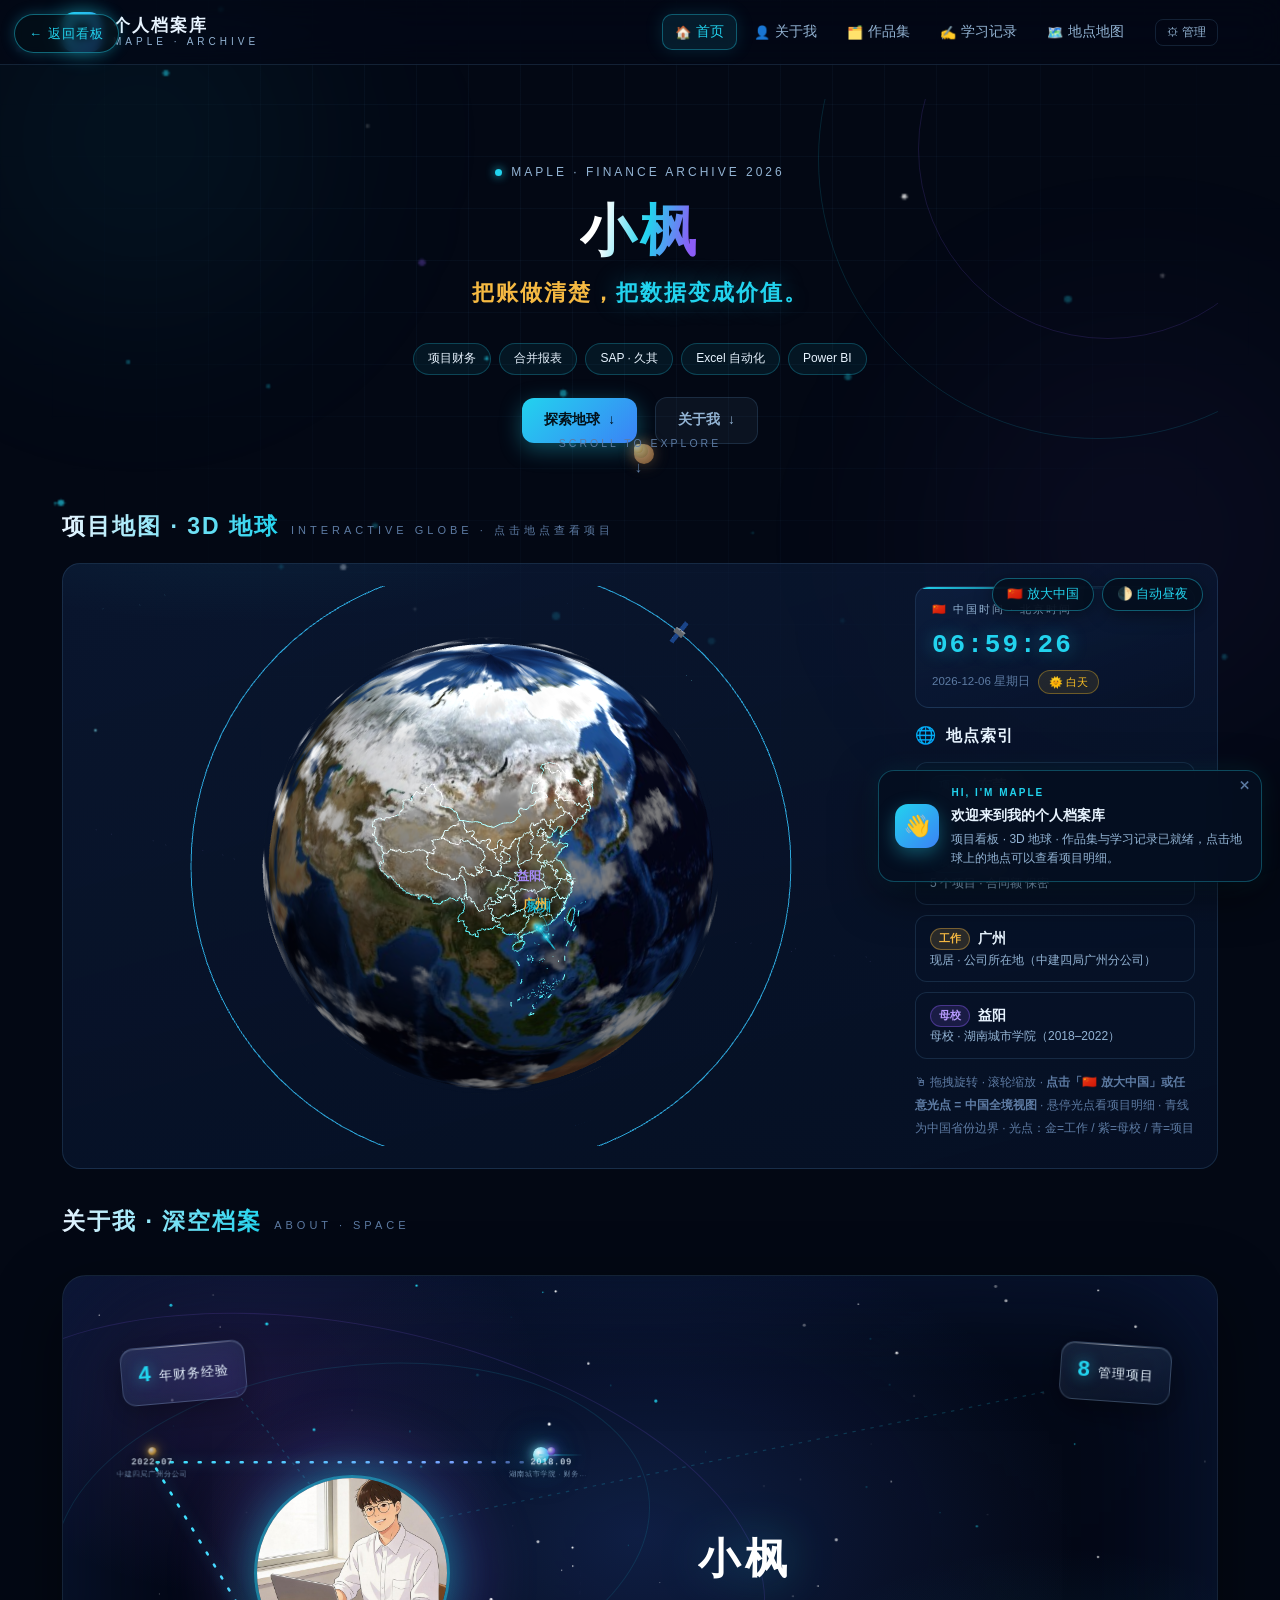
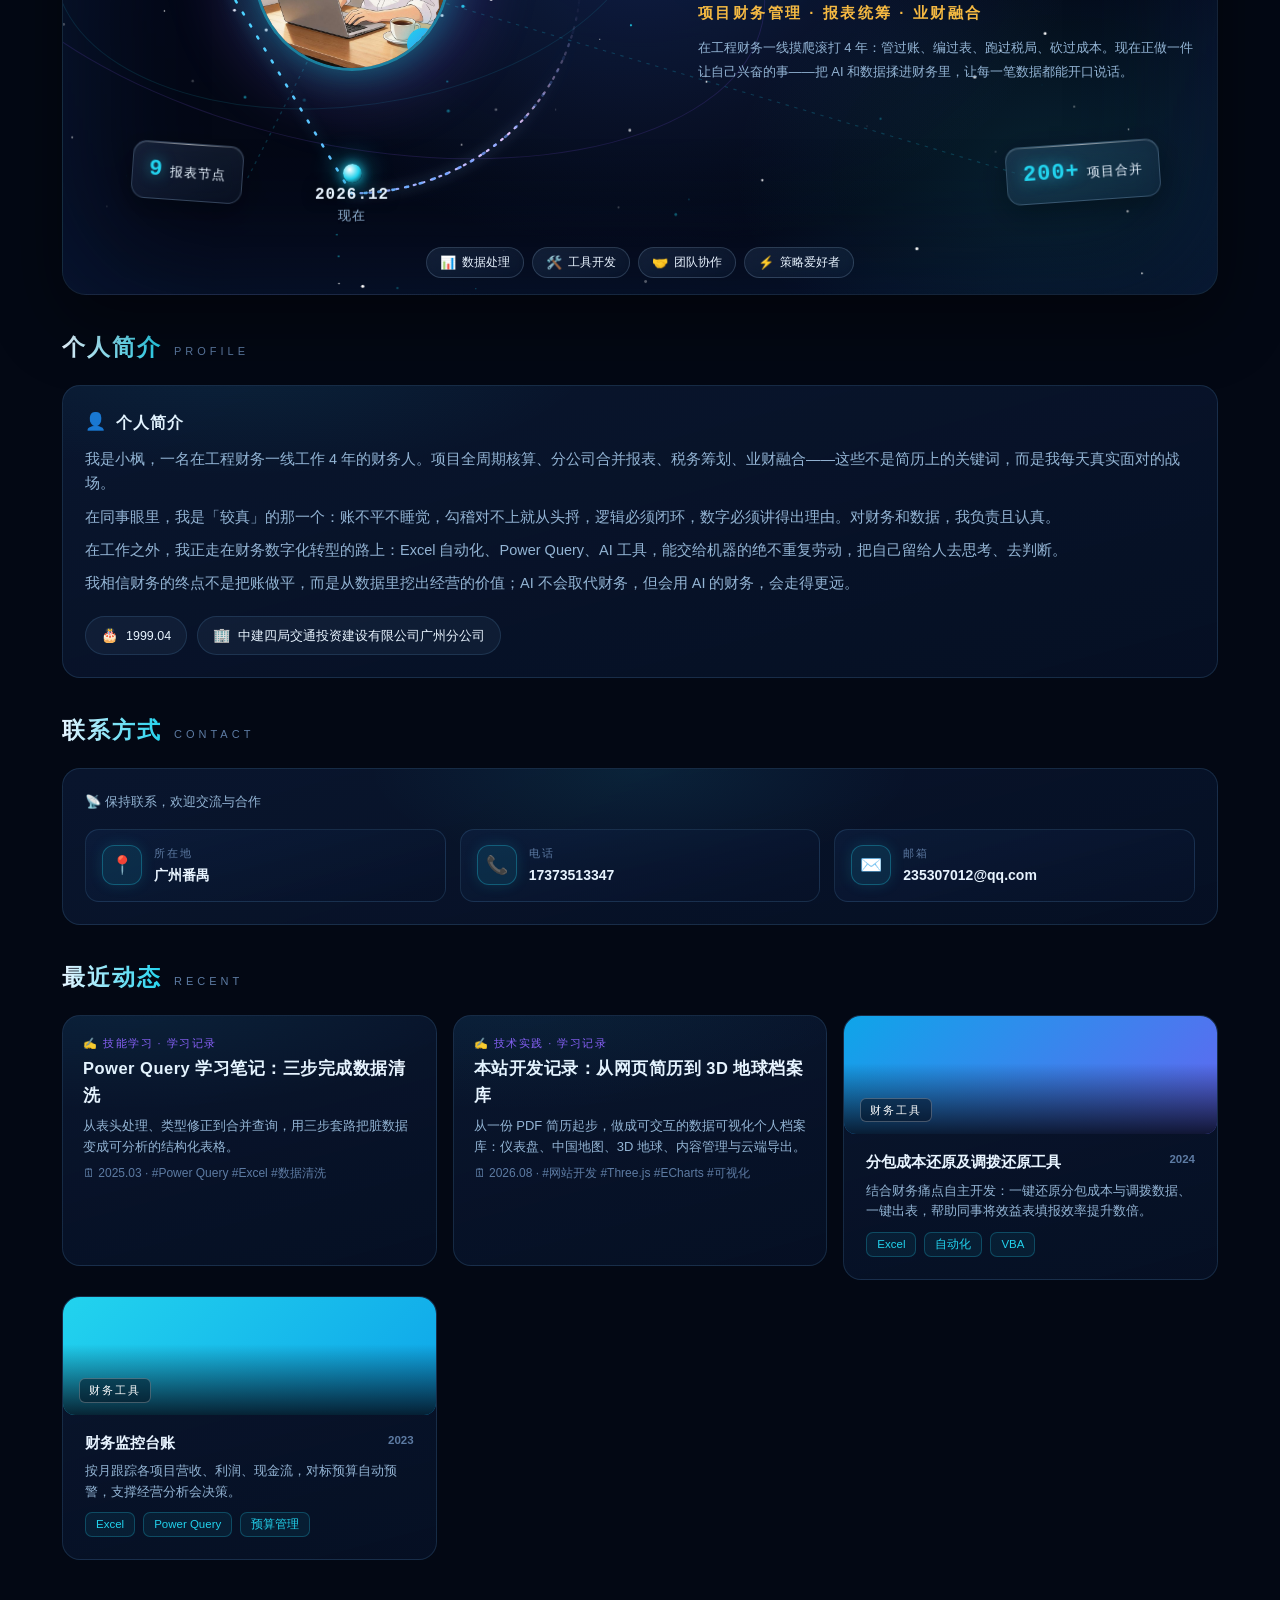
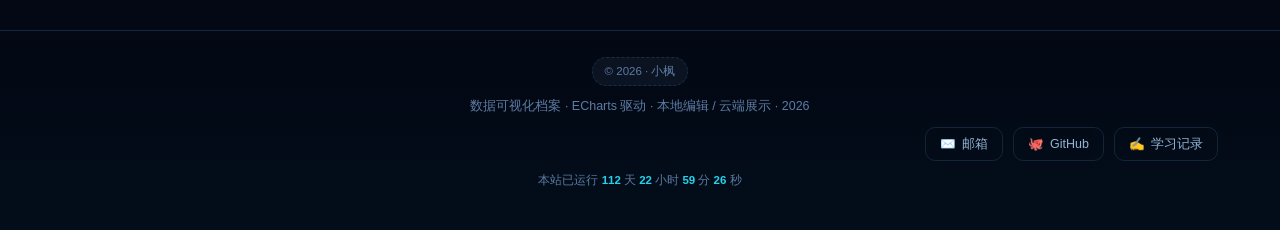
==== commit adc20a96: "auto deploy kanban 周五 2026/08/21 20:15:19.42" ====
--- a/archive/index.html
+++ b/archive/index.html
@@ -5,1251 +5,7 @@
 <meta name="viewport" content="width=device-width, initial-scale=1.0">
 <title>小枫 · 个人档案库</title>
 <meta name="description" content="小枫 · 个人档案库：关于我（含成长轨迹）、作品集、学习记录、项目地图 —— 数据可视化个人网站">
-<style>
-/* ============================================================
- * 小枫 · 个人档案库 —— 深空科幻风样式
- * ============================================================ */
-:root{
-  --bg0:#030814;
-  --bg1:#071228;
-  --panel:rgba(13,30,60,.55);
-  --glass:rgba(148,200,255,.06);
-  --line:rgba(120,200,255,.14);
-  --line2:rgba(120,200,255,.32);
-  --cyan:#22d3ee;
-  --blue:#3b82f6;
-  --gold:#f5b942;
-  --violet:#8b5cf6;
-  --pink:#d946ef;
-  --text:#e8f4ff;
-  --muted:#93b4d4;
-  --dim:#5d7ba3;
-  --radius:18px;
-  --font:"Segoe UI","PingFang SC","Microsoft YaHei","Hiragino Sans GB",sans-serif;
-  --mono:"Cascadia Code","Consolas","Courier New",monospace;
-}
-*{margin:0;padding:0;box-sizing:border-box}
-.hidden{display:none!important}
-html{scroll-behavior:auto}
-body{
-  background:var(--bg0);
-  color:var(--text);
-  font-family:var(--font);
-  line-height:1.65;
-  overflow-x:hidden;
-}
-::selection{background:rgba(34,211,238,.3)}
-::-webkit-scrollbar{width:10px;height:10px}
-::-webkit-scrollbar-track{background:var(--bg0)}
-::-webkit-scrollbar-thumb{background:linear-gradient(#1e3a5f,#0f2440);border-radius:6px;border:2px solid var(--bg0)}
-::-webkit-scrollbar-thumb:hover{background:linear-gradient(#2a5588,#16345c)}
-
-/* ---------- 背景层 ---------- */
-#stars{position:fixed;inset:0;z-index:0;pointer-events:none}
-.bg-grid{
-  position:fixed;inset:0;z-index:0;pointer-events:none;
-  background:
-    linear-gradient(rgba(120,200,255,.04) 1px,transparent 1px),
-    linear-gradient(90deg,rgba(120,200,255,.04) 1px,transparent 1px);
-  background-size:52px 52px;
-  mask-image:radial-gradient(ellipse at 50% 0%,#000 30%,transparent 75%);
-  -webkit-mask-image:radial-gradient(ellipse at 50% 0%,#000 30%,transparent 75%);
-}
-.bg-glow{position:fixed;inset:0;z-index:0;pointer-events:none}
-.bg-glow::before,.bg-glow::after{
-  content:"";position:absolute;border-radius:50%;filter:blur(90px);opacity:.5;
-}
-.bg-glow::before{width:560px;height:560px;left:-140px;top:-140px;background:radial-gradient(circle,rgba(34,211,238,.16),transparent 70%)}
-.bg-glow::after{width:640px;height:640px;right:-180px;top:24%;background:radial-gradient(circle,rgba(139,92,246,.14),transparent 70%)}
-
-/* ---------- 布局 ---------- */
-#app{position:relative;z-index:1}
-.wrap{max-width:1200px;margin:0 auto;padding:0 22px}
-
-/* ---------- 顶栏 ---------- */
-header{
-  position:sticky;top:0;z-index:100;
-  background:rgba(3,8,20,.72);
-  backdrop-filter:blur(18px) saturate(1.4);
-  -webkit-backdrop-filter:blur(18px) saturate(1.4);
-  border-bottom:1px solid var(--line);
-}
-.hdr{max-width:1200px;margin:0 auto;padding:12px 22px;display:flex;align-items:center;gap:18px;flex-wrap:wrap}
-.logo{display:flex;align-items:center;gap:11px;cursor:pointer;user-select:none}
-.logo-mark{
-  width:40px;height:40px;border-radius:12px;flex:none;
-  display:flex;align-items:center;justify-content:center;
-  font-size:19px;font-weight:800;color:#031018;
-  background:linear-gradient(135deg,var(--cyan),var(--blue));
-  box-shadow:0 0 22px rgba(34,211,238,.45);
-}
-.logo-text{font-size:17px;font-weight:700;letter-spacing:2px;line-height:1.2}
-.logo-sub{display:block;font-size:10px;letter-spacing:4px;color:var(--muted);font-weight:400}
-nav{display:flex;gap:4px;flex-wrap:wrap;margin-left:auto}
-nav a{
-  color:var(--muted);text-decoration:none;font-size:13.5px;padding:7px 13px;
-  border-radius:10px;transition:.25s;position:relative;
-}
-nav a:hover{color:var(--text);background:var(--glass)}
-nav a.active{
-  color:var(--cyan);background:rgba(34,211,238,.1);
-  box-shadow:inset 0 0 0 1px rgba(34,211,238,.35),0 0 18px rgba(34,211,238,.15);
-}
-.hdr-actions{display:flex;gap:8px;align-items:center}
-
-/* ---------- 按钮 ---------- */
-.btn{
-  border:none;cursor:pointer;font-family:var(--font);
-  font-size:13px;padding:8px 16px;border-radius:10px;transition:.25s;
-  color:var(--text);background:linear-gradient(135deg,rgba(34,211,238,.16),rgba(59,130,246,.16));
-  border:1px solid rgba(34,211,238,.35);
-}
-.btn:hover{transform:translateY(-1px);box-shadow:0 6px 20px rgba(34,211,238,.25)}
-.btn-primary{
-  background:linear-gradient(135deg,var(--cyan),var(--blue));color:#031018;font-weight:700;
-  border:none;box-shadow:0 4px 18px rgba(34,211,238,.35);
-}
-.btn-primary:hover{filter:brightness(1.1)}
-.btn-ghost{background:transparent;border:1px solid var(--line);color:var(--muted)}
-.btn-ghost:hover{color:var(--text);border-color:var(--line2)}
-.btn-danger{background:rgba(239,68,68,.12);border:1px solid rgba(239,68,68,.4);color:#fca5a5}
-.btn-danger:hover{box-shadow:0 6px 20px rgba(239,68,68,.25)}
-.btn-sm{padding:4px 11px;font-size:12px;border-radius:8px}
-
-/* ---------- 视图切换 ---------- */
-.view{display:none}
-.view.active{display:block;animation:viewIn .55s cubic-bezier(.22,.8,.3,1) both}
-@keyframes viewIn{
-  from{opacity:0;transform:translateY(26px);filter:blur(6px)}
-  to{opacity:1;transform:none;filter:none}
-}
-
-/* ---------- 区块 ---------- */
-section{margin:34px 0}
-.sec-head{display:flex;align-items:baseline;gap:12px;margin-bottom:18px}
-.sec-title{
-  font-size:clamp(18px,2.4vw,23px);font-weight:800;letter-spacing:2px;
-  background:linear-gradient(90deg,var(--text),var(--cyan));
-  -webkit-background-clip:text;background-clip:text;-webkit-text-fill-color:transparent;
-}
-.sec-en{font-size:11px;letter-spacing:4px;color:var(--dim);text-transform:uppercase}
-
-/* ---------- 卡片 ---------- */
-.card{
-  background:linear-gradient(165deg,rgba(16,36,72,.5),rgba(7,18,40,.78));
-  border:1px solid var(--line);border-radius:var(--radius);
-  padding:22px;position:relative;overflow:hidden;
-  backdrop-filter:blur(12px);
-  -webkit-backdrop-filter:blur(12px);
-  transition:border-color .3s, transform .3s, box-shadow .3s;
-}
-.card::before{
-  content:"";position:absolute;inset:0;pointer-events:none;
-  background:radial-gradient(600px 200px at 15% -10%,rgba(34,211,238,.07),transparent 60%);
-}
-.card:hover{border-color:var(--line2);box-shadow:0 14px 40px rgba(0,0,0,.45),0 0 0 1px rgba(34,211,238,.06)}
-.card h3{font-size:15.5px;font-weight:700;letter-spacing:1px;margin-bottom:12px;display:flex;align-items:center;gap:9px}
-.card h3 .ico{font-size:17px}
-.muted{color:var(--muted)}
-.dim{color:var(--dim);font-size:12.5px}
-.grid{display:grid;gap:16px}
-.g2{grid-template-columns:repeat(auto-fit,minmax(330px,1fr))}
-.g3{grid-template-columns:repeat(auto-fit,minmax(260px,1fr))}
-
-/* ---------- 滚动渐入 ---------- */
-.reveal{opacity:0;transform:translateY(28px);transition:opacity .7s ease,transform .7s cubic-bezier(.22,.8,.3,1)}
-.reveal.in{opacity:1;transform:none}
-
-/* ---------- Hero（极简看板版） ---------- */
-.hero-mini{padding:46px 0 8px}
-.hero-mini h1{
-  font-size:clamp(32px,5vw,52px);font-weight:900;letter-spacing:6px;
-  background:linear-gradient(100deg,#fff 20%,var(--cyan) 55%,var(--violet) 90%);
-  -webkit-background-clip:text;background-clip:text;-webkit-text-fill-color:transparent;
-  text-shadow:0 0 60px rgba(34,211,238,.25);
-}
-.hero-mini .title-line{font-size:clamp(14px,2vw,17px);color:var(--gold);letter-spacing:3px;font-weight:600;margin-top:8px}
-
-/* ---------- 项目信息浮层 ---------- */
-.proj-inner{max-width:860px}
-.proj-summary{display:grid;grid-template-columns:repeat(auto-fit,minmax(150px,1fr));gap:12px;margin:6px 0 22px}
-.proj-summary .ps-item{
-  background:rgba(34,211,238,.06);border:1px solid rgba(34,211,238,.2);border-radius:12px;
-  padding:12px 14px;
-}
-.proj-summary .ps-item .ps-label{font-size:11px;color:var(--dim);letter-spacing:1px}
-.proj-summary .ps-item .ps-value{font-size:18px;font-weight:800;color:var(--cyan);margin-top:2px;text-shadow:0 0 16px rgba(34,211,238,.35)}
-.proj-list{display:flex;flex-direction:column;gap:14px}
-.proj-card{
-  background:linear-gradient(165deg,rgba(16,36,72,.55),rgba(7,18,40,.8));
-  border:1px solid var(--line);border-radius:14px;padding:16px;display:flex;gap:16px;
-}
-.proj-card .pc-img{
-  width:170px;min-height:110px;flex:none;border-radius:10px;overflow:hidden;
-  background:
-    linear-gradient(135deg,rgba(34,211,238,.08),rgba(139,92,246,.08)),
-    repeating-linear-gradient(45deg,rgba(120,200,255,.05) 0 10px,transparent 10px 20px);
-  border:1px dashed var(--line2);display:flex;align-items:center;justify-content:center;
-  color:var(--dim);font-size:12px;text-align:center;padding:8px;
-}
-.proj-card .pc-img img{width:100%;height:100%;object-fit:cover}
-.proj-card .pc-main{flex:1;min-width:0}
-.proj-card .pc-name{font-size:15.5px;font-weight:700;margin-bottom:8px;line-height:1.5}
-.proj-card .pc-rows{font-size:13px;color:var(--muted);line-height:2}
-.proj-card .pc-rows b{color:var(--gold)}
-@media(max-width:640px){.proj-card{flex-direction:column}.proj-card .pc-img{width:100%}}
-
-/* ---------- Hero ---------- */
-.hero{padding:64px 0 18px;position:relative}
-.hero-badge{
-  display:inline-flex;align-items:center;gap:8px;font-size:12px;letter-spacing:3px;
-  color:var(--cyan);border:1px solid rgba(34,211,238,.35);border-radius:999px;
-  padding:5px 16px;background:rgba(34,211,238,.06);
-  box-shadow:0 0 24px rgba(34,211,238,.12);
-}
-.hero h1{
-  font-size:clamp(38px,6.5vw,66px);font-weight:900;letter-spacing:6px;margin:20px 0 6px;
-  background:linear-gradient(100deg,#fff 20%,var(--cyan) 55%,var(--violet) 90%);
-  -webkit-background-clip:text;background-clip:text;-webkit-text-fill-color:transparent;
-  text-shadow:0 0 60px rgba(34,211,238,.25);
-}
-.hero .en{font-size:13px;letter-spacing:8px;color:var(--muted);text-transform:uppercase;margin-bottom:14px}
-.hero .title-line{font-size:clamp(15px,2.2vw,19px);color:var(--gold);letter-spacing:3px;font-weight:600}
-.hero .type-line{font-size:clamp(16px,2.4vw,21px);color:var(--cyan);min-height:1.6em;font-weight:600;margin-top:8px}
-.hero .type-line .cursor{display:inline-block;width:2px;height:1.1em;background:var(--cyan);vertical-align:-2px;animation:blink 1s steps(1) infinite}
-@keyframes blink{50%{opacity:0}}
-.hero .summary{max-width:780px;color:var(--muted);font-size:15px;margin-top:16px}
-.hero .summary b{color:var(--cyan)}
-
-.chips{display:flex;flex-wrap:wrap;gap:10px;margin-top:20px}
-.chip{
-  display:inline-flex;align-items:center;gap:8px;font-size:12.5px;color:var(--text);
-  background:var(--glass);border:1px solid var(--line);padding:7px 15px;border-radius:999px;
-  transition:.25s;
-}
-.chip:hover{border-color:var(--line2);transform:translateY(-2px)}
-.chip b{color:var(--cyan);font-weight:600}
-.chip .ico{font-size:14px}
-
-/* ---------- KPI ---------- */
-.kpi-grid{display:grid;grid-template-columns:repeat(auto-fit,minmax(150px,1fr));gap:14px}
-.kpi{
-  background:linear-gradient(165deg,rgba(16,36,72,.6),rgba(7,18,40,.85));
-  border:1px solid var(--line);border-radius:16px;padding:17px;position:relative;overflow:hidden;
-  transition:.3s;
-}
-.kpi::after{
-  content:"";position:absolute;left:0;top:0;height:2px;width:100%;
-  background:linear-gradient(90deg,var(--cyan),transparent 70%);opacity:.7;
-}
-.kpi:hover{transform:translateY(-4px);border-color:var(--line2);box-shadow:0 12px 30px rgba(0,0,0,.4),0 0 26px rgba(34,211,238,.12)}
-.kpi .k-ico{font-size:19px;filter:drop-shadow(0 0 8px rgba(34,211,238,.5))}
-.kpi .k-num{font-size:clamp(23px,2.7vw,31px);font-weight:900;color:var(--cyan);letter-spacing:1px;line-height:1.25;margin-top:4px;text-shadow:0 0 22px rgba(34,211,238,.4)}
-.kpi .k-num small{font-size:13px;font-weight:700}
-.kpi .k-label{font-size:12px;color:var(--muted);letter-spacing:1.5px;margin-top:2px}
-.kpi .k-sub{font-size:11px;color:var(--dim);margin-top:3px}
-
-/* ---------- 时间轴（垂直） ---------- */
-.v-timeline{border-left:2px solid rgba(120,200,255,.2);margin-left:8px;padding-left:26px}
-.v-item{position:relative;padding:6px 0 22px}
-.v-item::before{
-  content:"";position:absolute;left:-33px;top:12px;width:12px;height:12px;border-radius:50%;
-  background:var(--cyan);box-shadow:0 0 0 4px rgba(34,211,238,.15),0 0 18px rgba(34,211,238,.6);
-}
-.v-item.violet::before{background:var(--violet);box-shadow:0 0 0 4px rgba(139,92,246,.15),0 0 18px rgba(139,92,246,.6)}
-.v-item.gold::before{background:var(--gold);box-shadow:0 0 0 4px rgba(245,185,66,.15),0 0 18px rgba(245,185,66,.5)}
-.v-item .v-date{font-size:11.5px;color:var(--cyan);letter-spacing:1px}
-.v-item.violet .v-date{color:var(--violet)}
-.v-item.gold .v-date{color:var(--gold)}
-.v-item .v-title{font-size:15.5px;font-weight:700;margin:2px 0}
-.v-item .v-desc{font-size:13px;color:var(--muted)}
-
-/* ---------- 标签 ---------- */
-.tags{display:flex;flex-wrap:wrap;gap:8px;margin-top:10px}
-.tag{
-  font-size:11.5px;color:var(--cyan);background:rgba(34,211,238,.07);
-  border:1px solid rgba(34,211,238,.25);border-radius:7px;padding:2px 10px;
-}
-.tag.gold{color:var(--gold);background:rgba(245,185,66,.07);border-color:rgba(245,185,66,.3)}
-
-/* ---------- 技能条 ---------- */
-.skill{margin:15px 0}
-.skill .s-head{display:flex;justify-content:space-between;font-size:13.5px;margin-bottom:6px}
-.skill .s-head .p{color:var(--cyan);font-weight:800;text-shadow:0 0 12px rgba(34,211,238,.5)}
-.skill .s-bar{height:8px;border-radius:6px;background:rgba(120,200,255,.1);overflow:hidden}
-.skill .s-fill{height:100%;border-radius:6px;width:0;transition:width 1.3s cubic-bezier(.2,.7,.3,1);
-  background:linear-gradient(90deg,var(--blue),var(--cyan));box-shadow:0 0 14px rgba(34,211,238,.5)}
-.skill .s-tags{font-size:11.5px;color:var(--dim);margin-top:5px}
-
-/* ---------- 作品集 ---------- */
-.filter-bar{display:flex;flex-wrap:wrap;gap:8px;margin-bottom:18px}
-.filter-chip{
-  font-size:12.5px;color:var(--muted);background:var(--glass);border:1px solid var(--line);
-  border-radius:999px;padding:6px 15px;cursor:pointer;transition:.25s;
-}
-.filter-chip:hover{color:var(--text)}
-.filter-chip.active{color:#031018;background:linear-gradient(135deg,var(--cyan),var(--blue));border-color:transparent;font-weight:700}
-.pf-grid{display:grid;grid-template-columns:repeat(auto-fill,minmax(260px,1fr));gap:16px}
-.pf-card{cursor:pointer}
-.pf-cover{
-  height:118px;border-radius:12px;margin:-22px -22px 16px;position:relative;
-  display:flex;align-items:flex-end;padding:12px 16px;overflow:hidden;
-}
-.pf-cover::after{content:"";position:absolute;inset:0;background:linear-gradient(180deg,transparent 40%,rgba(3,8,20,.85))}
-.pf-cover .pf-type{
-  position:relative;z-index:1;font-size:11px;letter-spacing:2px;color:#fff;
-  background:rgba(3,8,20,.45);border:1px solid rgba(255,255,255,.25);
-  border-radius:6px;padding:2px 9px;backdrop-filter:blur(4px);
-}
-.pf-card .pf-title{font-size:15px;font-weight:700;margin-bottom:6px}
-.pf-card .pf-date{font-size:11.5px;color:var(--dim);float:right}
-.pf-card .pf-desc{font-size:12.8px;color:var(--muted);line-height:1.6}
-.pf-card .pf-link{display:inline-block;margin-top:10px;font-size:12px;color:var(--cyan);text-decoration:none;opacity:0;transform:translateY(4px);transition:.3s}
-.pf-card:hover .pf-link{opacity:1;transform:none}
-
-/* ---------- 博客 ---------- */
-.blog-side{display:flex;flex-wrap:wrap;gap:12px;margin-bottom:16px;align-items:center}
-.blog-search{
-  flex:1;min-width:220px;display:flex;align-items:center;gap:8px;
-  background:var(--glass);border:1px solid var(--line);border-radius:12px;padding:8px 14px;
-}
-.blog-search input{flex:1;background:transparent;border:none;outline:none;color:var(--text);font-family:var(--font);font-size:13.5px}
-.blog-search input::placeholder{color:var(--dim)}
-.blog-post{
-  display:flex;gap:16px;padding:18px 20px;margin-bottom:14px;cursor:pointer;align-items:flex-start;
-}
-.blog-post .b-date{font-size:11.5px;color:var(--dim);white-space:nowrap;padding-top:3px}
-.blog-post .b-main{flex:1}
-.blog-post .b-title{font-size:16.5px;font-weight:700;transition:.25s;letter-spacing:.5px}
-.blog-post:hover .b-title{color:var(--cyan);text-shadow:0 0 18px rgba(34,211,238,.4)}
-.blog-post .b-cat{font-size:11px;color:var(--violet);letter-spacing:1.5px;margin-bottom:3px}
-.blog-post .b-summary{font-size:13px;color:var(--muted);margin-top:5px}
-.blog-post .b-meta{font-size:12px;color:var(--dim);margin-top:7px}
-.blog-empty{color:var(--dim);text-align:center;padding:40px 0;font-size:13.5px}
-
-/* ---------- 文章阅读浮层 ---------- */
-.reader{position:fixed;inset:0;z-index:200;background:rgba(2,6,14,.82);backdrop-filter:blur(8px);display:flex;align-items:flex-start;justify-content:center;padding:4vh 18px;overflow-y:auto}
-.reader.hidden{display:none}
-.reader-inner{
-  width:100%;max-width:780px;background:linear-gradient(170deg,rgba(14,32,64,.95),rgba(5,13,30,.97));
-  border:1px solid var(--line2);border-radius:20px;padding:34px 38px 44px;position:relative;
-  box-shadow:0 30px 80px rgba(0,0,0,.6),0 0 60px rgba(34,211,238,.07);
-  animation:readerIn .45s cubic-bezier(.22,.8,.3,1) both;
-}
-@keyframes readerIn{from{opacity:0;transform:translateY(40px) scale(.98)}to{opacity:1;transform:none}}
-.reader-close{
-  position:absolute;right:16px;top:14px;width:34px;height:34px;border-radius:10px;
-  border:1px solid var(--line);background:var(--glass);color:var(--muted);cursor:pointer;
-  font-size:15px;transition:.25s;
-}
-.reader-close:hover{color:var(--text);border-color:var(--line2);transform:rotate(90deg)}
-.reader h2{font-size:clamp(20px,3vw,27px);font-weight:800;letter-spacing:1px;margin-bottom:10px;
-  background:linear-gradient(90deg,#fff,var(--cyan));-webkit-background-clip:text;background-clip:text;-webkit-text-fill-color:transparent}
-.reader .r-meta{font-size:12.5px;color:var(--dim);margin-bottom:22px;display:flex;flex-wrap:wrap;gap:12px;align-items:center}
-.reader .r-body{font-size:14.5px;color:#cfe3f7;line-height:1.9}
-
-/* Markdown 样式 */
-.md h1,.md h2,.md h3,.md h4,.md h5{margin:1.5em 0 .6em;line-height:1.4;color:var(--text)}
-.md h1{font-size:22px;border-bottom:1px solid var(--line);padding-bottom:8px}
-.md h2{font-size:19px;color:var(--cyan)}
-.md h3{font-size:16px;color:var(--gold)}
-.md p{margin:.7em 0}
-.md a{color:var(--cyan);text-decoration:none;border-bottom:1px dashed rgba(34,211,238,.5)}
-.md a:hover{color:#fff;border-bottom-style:solid}
-.md ul,.md ol{margin:.7em 0 .7em 1.5em}
-.md li{margin:.35em 0}
-.md blockquote{border-left:3px solid var(--cyan);background:rgba(34,211,238,.06);padding:10px 16px;border-radius:0 10px 10px 0;margin:1em 0;color:var(--muted)}
-.md hr{border:none;border-top:1px dashed var(--line2);margin:1.8em 0}
-.md img{max-width:100%;border-radius:10px;border:1px solid var(--line)}
-.md table{width:100%;border-collapse:collapse;margin:1em 0;font-size:13.5px}
-.md th,.md td{border:1px solid var(--line);padding:8px 12px;text-align:left}
-.md th{background:rgba(34,211,238,.08);color:var(--cyan)}
-.md tr:nth-child(even) td{background:rgba(120,200,255,.03)}
-.md pre{background:#04101f;border:1px solid var(--line);border-radius:12px;padding:16px;overflow-x:auto;margin:1em 0}
-.md-code{background:rgba(34,211,238,.12);color:#7de3f5;padding:2px 7px;border-radius:6px;font-family:var(--mono);font-size:.88em}
-.md-codeblock{font-family:var(--mono);font-size:13px;color:#a5e8f5;line-height:1.7}
-.md-task{list-style:none}
-.md-task input{margin-right:8px;accent-color:var(--cyan)}
-.md-task.done{color:var(--dim);text-decoration:line-through}
-.md del{color:var(--dim)}
-
-/* ---------- 地图 ---------- */
-.map-wrap{display:grid;grid-template-columns:1fr 280px;gap:18px}
-@media(max-width:920px){.map-wrap{grid-template-columns:1fr}}
-#mapChart{width:100%;height:540px}
-#globeChart{width:100%;height:560px;min-height:420px}
-.globe-stage{position:relative}
-/* 深空行星 */
-.space-planets{position:absolute;inset:0;pointer-events:none;overflow:hidden}
-.planet{position:absolute;left:50%;top:50%;border-radius:50%;z-index:2}
-.p-mars{width:13px;height:13px;margin:-6.5px;z-index:0;
-  background:radial-gradient(circle at 32% 30%,#ffc9a3,#d1603d 55%,#8f3a1e);
-  box-shadow:0 0 14px rgba(209,96,61,.55);
-  animation:orbitA 72s linear infinite}
-.p-jupiter{width:22px;height:22px;margin:-11px;
-  background:radial-gradient(circle at 35% 32%,#f5e6c8,#d9a066 45%,#a06b3c);
-  box-shadow:0 0 18px rgba(217,160,102,.5);
-  animation:orbitB 96s linear infinite reverse}
-.p-saturn{width:16px;height:16px;margin:-8px;
-  background:radial-gradient(circle at 34% 30%,#f7e6b5,#dcb46e 50%,#a9824a);
-  box-shadow:0 0 16px rgba(220,180,110,.55);
-  animation:orbitC 84s linear infinite}
-.p-saturn .p-ring{position:absolute;left:50%;top:50%;width:34px;height:12px;margin:-6px 0 0 -17px;
-  border:2px solid rgba(230,200,140,.75);border-radius:50%;
-  transform:rotate(-24deg) rotateX(70deg)}
-.p-venus{width:10px;height:10px;margin:-5px;z-index:0;
-  background:radial-gradient(circle at 32% 30%,#fff3d6,#f2c879 55%,#c9983f);
-  box-shadow:0 0 12px rgba(242,200,121,.5);
-  animation:orbitD 56s linear infinite reverse}
-@keyframes orbitA{from{transform:rotate(0deg) translateX(var(--ox,300px)) rotate(0deg)}to{transform:rotate(360deg) translateX(var(--ox,300px)) rotate(-360deg)}}
-@keyframes orbitB{from{transform:rotate(60deg) translateX(var(--ox,340px)) rotate(-60deg)}to{transform:rotate(420deg) translateX(var(--ox,340px)) rotate(-420deg)}}
-@keyframes orbitC{from{transform:rotate(200deg) translateX(var(--ox,230px)) rotate(-200deg)}to{transform:rotate(560deg) translateX(var(--ox,230px)) rotate(-560deg)}}
-@keyframes orbitD{from{transform:rotate(140deg) translateX(var(--ox,270px)) rotate(-140deg)}to{transform:rotate(500deg) translateX(var(--ox,270px)) rotate(-500deg)}}
-/* 网站背景行星（全屏氛围层） */
-.bg-planets{position:fixed;inset:0;z-index:0;pointer-events:none;overflow:hidden;opacity:.7}
-.bg-planets .planet{left:50%;top:50%;margin:-6px}
-.b-mars{width:12px;height:12px;margin:-6px;--ox:44vw;
-  background:radial-gradient(circle at 32% 30%,#ffc9a3,#d1603d 55%,#8f3a1e);
-  box-shadow:0 0 14px rgba(209,96,61,.5);
-  animation:orbitA 110s linear infinite}
-.b-jupiter{width:20px;height:20px;margin:-10px;--ox:52vw;
-  background:radial-gradient(circle at 35% 32%,#f5e6c8,#d9a066 45%,#a06b3c);
-  box-shadow:0 0 18px rgba(217,160,102,.45);
-  animation:orbitB 140s linear infinite reverse}
-.b-saturn{width:14px;height:14px;margin:-7px;--ox:38vw;
-  background:radial-gradient(circle at 34% 30%,#f7e6b5,#dcb46e 50%,#a9824a);
-  box-shadow:0 0 16px rgba(220,180,110,.5);
-  animation:orbitC 120s linear infinite}
-.b-saturn .p-ring{width:30px;height:10px;margin:-5px 0 0 -15px}
-.b-venus{width:9px;height:9px;margin:-4.5px;--ox:47vw;
-  background:radial-gradient(circle at 32% 30%,#fff3d6,#f2c879 55%,#c9983f);
-  box-shadow:0 0 12px rgba(242,200,121,.45);
-  animation:orbitD 85s linear infinite reverse}
-@media(max-width:920px){
-  .b-mars{--ox:60vw}.b-jupiter{--ox:70vw}.b-saturn{--ox:52vw}.b-venus{--ox:64vw}
-}
-/* 中国时间卡 */
-.time-card{
-  background:linear-gradient(160deg,rgba(16,36,72,.6),rgba(7,18,40,.85));
-  border:1px solid var(--line);border-radius:14px;padding:13px 16px;margin-bottom:14px;position:relative;overflow:hidden;
-}
-.time-card::after{content:"";position:absolute;left:0;top:0;height:2px;width:100%;background:linear-gradient(90deg,var(--cyan),transparent 70%)}
-.time-label{font-size:11px;color:var(--muted);letter-spacing:2px;display:flex;align-items:center;gap:6px}
-.time-now{font-size:26px;font-weight:800;color:var(--cyan);font-family:var(--mono);letter-spacing:2px;margin:5px 0 3px;text-shadow:0 0 18px rgba(34,211,238,.4)}
-.time-meta{font-size:11.5px;color:var(--dim);display:flex;flex-wrap:wrap;gap:8px;align-items:center}
-.time-day{display:inline-flex;align-items:center;gap:5px;font-size:11px;padding:2px 10px;border-radius:999px}
-.time-day.day{color:#fbbf24;background:rgba(251,191,36,.1);border:1px solid rgba(251,191,36,.35)}
-.time-day.night{color:#7ea8ff;background:rgba(126,168,255,.1);border:1px solid rgba(126,168,255,.35)}
-.globe-tools{position:absolute;top:14px;right:14px;z-index:10;display:flex;gap:8px}
-.globe-reset{
-  background:rgba(4,14,28,.85);border:1px solid rgba(34,211,238,.4);color:var(--cyan);
-  font-size:12.5px;padding:7px 14px;border-radius:999px;cursor:pointer;transition:.25s;
-  backdrop-filter:blur(8px);box-shadow:0 4px 18px rgba(0,0,0,.4);
-}
-.globe-reset:hover{background:rgba(34,211,238,.15);transform:translateY(-1px)}
-.loc-list{display:flex;flex-direction:column;gap:10px}
-.loc-item{border:1px solid var(--line);border-radius:12px;padding:11px 14px;cursor:pointer;transition:.25s;background:rgba(7,18,40,.5)}
-.loc-item:hover{border-color:var(--line2);background:rgba(34,211,238,.08);transform:translateX(4px)}
-.loc-item .l-name{font-size:14px;font-weight:700}
-.loc-item .l-note{font-size:12px;color:var(--muted)}
-.badge{display:inline-block;font-size:10.5px;padding:1px 8px;border-radius:999px;margin-right:8px;vertical-align:1px}
-.b-work{background:rgba(245,185,66,.15);color:var(--gold);border:1px solid rgba(245,185,66,.4)}
-.b-study{background:rgba(139,92,246,.15);color:#b79bff;border:1px solid rgba(139,92,246,.4)}
-.b-project{background:rgba(34,211,238,.13);color:var(--cyan);border:1px solid rgba(34,211,238,.4)}
-.map-note{font-size:12px;color:var(--dim);margin-top:12px;line-height:1.9}
-.map-note code{background:rgba(34,211,238,.1);padding:1px 7px;border-radius:5px;color:var(--cyan)}
-
-/* ---------- 管理 ---------- */
-.admin-bar{
-  position:fixed;left:50%;bottom:22px;transform:translateX(-50%);z-index:150;
-  display:flex;gap:8px;flex-wrap:wrap;justify-content:center;
-  background:rgba(4,11,24,.9);border:1px solid rgba(34,211,238,.35);border-radius:16px;
-  padding:10px 14px;backdrop-filter:blur(16px);
-  box-shadow:0 18px 50px rgba(0,0,0,.55),0 0 30px rgba(34,211,238,.12);
-  animation:barIn .4s cubic-bezier(.22,.8,.3,1) both;
-}
-@keyframes barIn{from{opacity:0;transform:translate(-50%,20px)}to{opacity:1;transform:translate(-50%,0)}}
-.admin-bar .btn{font-size:12px;padding:6px 13px}
-.admin-card-tools{
-  position:absolute;top:10px;right:10px;display:flex;gap:6px;opacity:0;transition:.25s;z-index:5;
-}
-.card:hover .admin-card-tools,.admin-card-tools.force{opacity:1}
-.admin-add-hint{
-  border:1.5px dashed rgba(34,211,238,.4);border-radius:var(--radius);padding:26px;
-  text-align:center;color:var(--dim);font-size:13px;cursor:pointer;transition:.25s;margin-top:14px;
-}
-.admin-add-hint:hover{border-color:var(--cyan);color:var(--cyan);background:rgba(34,211,238,.05)}
-
-/* ---------- 弹窗 ---------- */
-.modal{position:fixed;inset:0;z-index:300;background:rgba(2,6,14,.8);backdrop-filter:blur(8px);display:flex;align-items:center;justify-content:center;padding:20px;overflow-y:auto}
-.modal.hidden{display:none}
-.modal-inner{
-  width:100%;max-width:640px;background:linear-gradient(170deg,rgba(15,34,68,.97),rgba(5,13,30,.98));
-  border:1px solid var(--line2);border-radius:20px;padding:26px 28px;position:relative;
-  box-shadow:0 30px 80px rgba(0,0,0,.6);
-  animation:readerIn .4s cubic-bezier(.22,.8,.3,1) both;
-  max-height:86vh;overflow-y:auto;
-}
-.modal-inner h3{font-size:17px;font-weight:800;letter-spacing:1px;margin-bottom:18px;color:var(--cyan)}
-.form-row{margin-bottom:14px}
-.form-row label{display:block;font-size:12px;color:var(--muted);letter-spacing:1px;margin-bottom:6px}
-.form-row label .req{color:#f87171}
-.form-input,.form-textarea,.form-select{
-  width:100%;background:rgba(3,10,22,.7);border:1px solid var(--line);border-radius:10px;
-  color:var(--text);font-family:var(--font);font-size:13.5px;padding:9px 13px;outline:none;transition:.25s;
-}
-.form-input:focus,.form-textarea:focus,.form-select:focus{border-color:var(--cyan);box-shadow:0 0 0 3px rgba(34,211,238,.12)}
-.form-textarea{min-height:110px;resize:vertical;line-height:1.7}
-.form-hint{font-size:11.5px;color:var(--dim);margin-top:5px}
-.form-actions{display:flex;gap:10px;justify-content:flex-end;margin-top:20px}
-.form-grid2{display:grid;grid-template-columns:1fr 1fr;gap:12px}
-@media(max-width:600px){.form-grid2{grid-template-columns:1fr}}
-.tag-editor{display:flex;flex-wrap:wrap;gap:6px;align-items:center;margin-top:6px}
-.tag-editor .tag{border-radius:6px;padding:2px 9px;display:inline-flex;align-items:center;gap:6px}
-.tag-editor .tag button{background:none;border:none;color:inherit;cursor:pointer;font-size:11px;padding:0}
-.tag-input{flex:1;min-width:120px;background:rgba(3,10,22,.7);border:1px solid var(--line);border-radius:8px;color:var(--text);padding:5px 10px;font-size:12.5px;outline:none}
-
-/* ---------- Toast ---------- */
-#toast{
-  position:fixed;top:76px;left:50%;transform:translateX(-50%);z-index:400;
-  display:flex;flex-direction:column;gap:8px;align-items:center;pointer-events:none;
-}
-.toast{
-  background:rgba(4,14,28,.92);border:1px solid var(--line2);border-radius:12px;
-  padding:10px 22px;font-size:13.5px;color:var(--text);
-  box-shadow:0 10px 34px rgba(0,0,0,.5),0 0 20px rgba(34,211,238,.15);
-  animation:toastIn .35s cubic-bezier(.22,.8,.3,1) both;
-}
-.toast.ok{border-color:rgba(52,211,153,.5)}
-.toast.err{border-color:rgba(248,113,113,.5)}
-@keyframes toastIn{from{opacity:0;transform:translateY(-14px)}to{opacity:1;transform:none}}
-
-/* ---------- 进场动画：御剑穿越时空 ---------- */
-#splash{
-  position:fixed;inset:0;z-index:9999;display:flex;align-items:center;justify-content:center;
-  background:
-    radial-gradient(ellipse 900px 600px at 50% 40%, rgba(40,80,170,.35), transparent 70%),
-    radial-gradient(ellipse 500px 400px at 20% 20%, rgba(139,92,246,.18), transparent 70%),
-    linear-gradient(180deg, #071230, #040a1c 70%);
-  overflow:hidden;transition:opacity .9s ease;cursor:default;
-}
-#splash.out{opacity:0;pointer-events:none}
-#splashCanvas{position:absolute;inset:0;width:100%;height:100%}
-.splash-inner{position:relative;z-index:2;text-align:center;animation:splashIn 1.3s cubic-bezier(.2,.8,.3,1) both}
-@keyframes splashIn{from{opacity:0;transform:scale(.9)}to{opacity:1;transform:none}}
-.sword-figure{width:min(340px,72vw);margin:0 auto;filter:drop-shadow(0 0 26px rgba(34,211,238,.5));animation:swordFly 4.6s cubic-bezier(.45,0,.25,1) infinite}
-@keyframes swordFly{
-  0%{transform:translateX(52vw) scale(.38) rotate(-3deg);opacity:0}
-  8%{opacity:1}
-  32%{transform:translateX(0) scale(1) rotate(0deg)}   /* 前段快：飞入中央 */
-  100%{transform:translateX(-52vw) scale(.45) rotate(3deg);opacity:.9}  /* 后段慢：缓缓飞远 */
-}
-.sword-svg{width:100%;height:auto}
-.splash-title{
-  font-size:clamp(22px,4vw,34px);font-weight:900;letter-spacing:10px;color:#fff;
-  background:linear-gradient(100deg,#fff 20%,#7de3f5 60%,#b79bff 95%);
-  -webkit-background-clip:text;background-clip:text;-webkit-text-fill-color:transparent;
-  text-shadow:0 0 40px rgba(34,211,238,.45);animation:titleGlow 2.4s ease-in-out infinite;
-}
-@keyframes titleGlow{50%{text-shadow:0 0 60px rgba(34,211,238,.75),0 0 20px rgba(139,92,246,.4)}}
-.splash-sub{font-size:13px;letter-spacing:4px;color:var(--muted);margin-top:14px;animation:fadePulse 2s ease-in-out infinite}
-@keyframes fadePulse{50%{opacity:.5}}
-.splash-bar{
-  position:absolute;left:50%;bottom:34px;transform:translateX(-50%);width:min(300px,60vw);height:3px;
-  border-radius:3px;background:rgba(120,200,255,.12);overflow:hidden;z-index:2;
-}
-.splash-bar span{
-  display:block;height:100%;width:0;border-radius:3px;
-  background:linear-gradient(90deg,var(--cyan),var(--violet));
-  box-shadow:0 0 12px rgba(34,211,238,.7);
-  animation:splashLoad 3.6s cubic-bezier(.3,.7,.4,1) forwards;
-}
-@keyframes splashLoad{to{width:100%}}
-
-/* ===== 手机端适配 ===== */
-.globe-loading{
-  position:absolute;inset:0;display:flex;align-items:center;justify-content:center;z-index:4;
-  color:var(--muted);font-size:13px;letter-spacing:2px;pointer-events:none;
-  background:radial-gradient(ellipse 420px 300px at 50% 40%,rgba(40,80,170,.18),transparent 70%);
-}
-/* 手机端静态区（默认隐藏，仅小屏显示） */
-.as-static{display:none}
-@media(max-width:820px){
-  /* 深空档案：太空容器只保留头像+四角卡+时间轴 */
-  .about-space{height:460px}
-  .about-space .as-id{display:none}
-  .about-space .as-hobbies{display:none}
-  .as-avatar{left:50%;top:36%;width:150px}
-  .as-avatar .avatar-frame{width:126px;height:126px}
-  .as-avatar-glow{width:240px;height:240px}
-  .as-chip{padding:7px 11px;font-size:11px}
-  .as-chip b{font-size:16px}
-  .as-chip-tl{left:4%;top:6%}
-  .as-chip-tr{right:4%;top:6%}
-  .as-chip-bl{left:4%;bottom:8%}
-  .as-chip-br{right:4%;bottom:8%}
-  .chip-tip{width:168px}
-  .tl3d-node .tl3d-date{font-size:13px}
-  .tl3d-node .tl3d-name{max-width:104px;font-size:11px}
-  /* 名字/特长移出太空，静态展示不重叠 */
-  .as-static{display:block;text-align:center;margin-top:18px;padding:0 8px}
-  .as-static h2{font-size:26px;font-weight:900;letter-spacing:4px;margin-bottom:4px;
-    background:linear-gradient(100deg,#fff 25%,var(--cyan) 60%,var(--violet) 95%);
-    -webkit-background-clip:text;background-clip:text;-webkit-text-fill-color:transparent;
-    filter:drop-shadow(0 0 20px rgba(34,211,238,.3))}
-  .as-static .as-role{color:var(--gold);font-size:13px;letter-spacing:2px;margin-bottom:10px}
-  .as-static .as-summary{color:var(--muted);font-size:13px;line-height:1.8;max-width:560px;margin:0 auto 12px}
-  .as-static .as-hobbies{position:static;transform:none;max-width:100%;margin:0 auto}
-  #globeChart{height:380px;min-height:380px}
-  #mapChart{height:400px}
-  .tl3d-hint{display:none}
-  .hero{padding-top:40px}
-  .hero-actions .button{padding:10px 18px;font-size:13px}
-  .stat-card strong{font-size:24px}
-  .about-layout{grid-template-columns:1fr}
-  .portrait-card{max-width:340px;margin:0 auto}
-}
-
-/* ---------- 顶部滚动进度条 ---------- */
-#progress-track{position:absolute;top:0;left:0;right:0;height:2px;z-index:101;pointer-events:none}
-#progress-bar{height:100%;width:0;background:linear-gradient(90deg,var(--cyan),var(--violet));box-shadow:0 0 10px rgba(34,211,238,.7);transition:width .1s linear}
-
-/* ---------- 导航图标 ---------- */
-nav a .nav-icon{font-size:13px;margin-right:5px;vertical-align:-1px}
-
-/* ---------- 作品页 Hero（单列居中） ---------- */
-.portfolio-hero{
-  position:relative;padding:64px 0 30px;display:block;overflow:hidden;text-align:center;
-}
-@media(max-width:900px){.portfolio-hero{padding-top:40px}}
-.hero-copy{max-width:780px;margin:0 auto;display:flex;flex-direction:column;align-items:center}
-.hero-orbit{position:absolute;border-radius:50%;border:1px solid rgba(34,211,238,.14);pointer-events:none}
-.orbit-one{width:560px;height:560px;right:-160px;top:-220px;animation:orbitSpin 40s linear infinite}
-.orbit-two{width:380px;height:380px;right:-80px;top:-140px;border-color:rgba(139,92,246,.16);animation:orbitSpin 26s linear infinite reverse}
-@keyframes orbitSpin{to{transform:rotate(360deg)}}
-.eyebrow{display:inline-flex;align-items:center;gap:9px;font-size:12px;letter-spacing:3px;color:var(--muted);text-transform:uppercase;margin-bottom:16px}
-.eyebrow-dot{width:7px;height:7px;border-radius:50%;background:var(--cyan);box-shadow:0 0 10px var(--cyan)}
-.hero-copy h1{
-  font-size:clamp(34px,5.2vw,56px);font-weight:900;letter-spacing:4px;line-height:1.15;margin:0 0 12px;
-  background:linear-gradient(100deg,#fff 20%,var(--cyan) 55%,var(--violet) 90%);
-  -webkit-background-clip:text;background-clip:text;-webkit-text-fill-color:transparent;
-}
-.hero-lead{font-size:clamp(17px,2.3vw,22px);font-weight:700;color:var(--gold);letter-spacing:2px;margin-bottom:14px}
-.hero-lead em{font-style:normal;color:var(--cyan);text-shadow:0 0 24px rgba(34,211,238,.35)}
-.skill-list{display:flex;flex-wrap:wrap;gap:8px;margin:18px 0 22px;justify-content:center}
-.skill-list span{
-  font-size:12px;color:var(--text);background:rgba(34,211,238,.07);
-  border:1px solid rgba(34,211,238,.25);border-radius:999px;padding:5px 14px;transition:.25s;
-}
-.skill-list span:hover{border-color:var(--cyan);box-shadow:0 0 14px rgba(34,211,238,.25);transform:translateY(-1px)}
-.hero-actions{display:flex;gap:18px;flex-wrap:wrap;justify-content:center;align-items:center}
-.button{
-  display:inline-flex;align-items:center;gap:8px;font-size:13.5px;font-weight:600;
-  padding:11px 22px;border-radius:12px;text-decoration:none;transition:.25s;cursor:pointer;border:none;
-}
-.button-primary{background:linear-gradient(135deg,var(--cyan),var(--blue));color:#031018;box-shadow:0 6px 22px rgba(34,211,238,.35)}
-.button-primary:hover{filter:brightness(1.12);transform:translateY(-2px)}
-.button-quiet{background:var(--glass);border:1px solid var(--line);color:var(--muted)}
-.button-quiet:hover{color:var(--text);border-color:var(--line2);transform:translateY(-2px)}
-/* Hero 右侧艺术卡 */
-.hero-art{position:relative;max-width:420px;justify-self:end}
-@media(max-width:900px){.hero-art{justify-self:center;margin-top:8px}}
-.art-glow{position:absolute;inset:-20px;border-radius:28px;background:radial-gradient(ellipse at 40% 30%,rgba(34,211,238,.2),transparent 65%);filter:blur(30px)}
-.art-image{
-  position:relative;border-radius:22px;overflow:hidden;border:1px solid var(--line2);
-  background:linear-gradient(160deg,#0c2247,#081226);
-  box-shadow:0 24px 60px rgba(0,0,0,.5);
-}
-.art-kpis{display:grid;grid-template-columns:repeat(3,1fr);gap:1px;background:rgba(120,200,255,.1);padding:26px 20px 34px}
-.art-kpi{background:rgba(6,17,36,.88);padding:14px 12px;text-align:center}
-.art-kpi span{display:block;font-size:11px;color:var(--muted);letter-spacing:1px;margin-bottom:6px}
-.art-kpi b{font-size:19px;color:var(--cyan);text-shadow:0 0 16px rgba(34,211,238,.45)}
-.art-wash{position:absolute;inset:auto 0 0 0;height:42%;background:linear-gradient(180deg,transparent,rgba(3,8,20,.92));pointer-events:none}
-.profile-card{
-  position:absolute;left:18px;bottom:16px;right:18px;z-index:2;
-  display:flex;align-items:center;gap:12px;
-  background:rgba(8,20,40,.78);border:1px solid rgba(120,200,255,.2);border-radius:14px;
-  padding:12px 14px;backdrop-filter:blur(12px);
-}
-.profile-avatar{
-  width:42px;height:42px;border-radius:12px;flex:none;display:flex;align-items:center;justify-content:center;
-  font-size:19px;font-weight:800;color:#031018;
-  background:linear-gradient(135deg,var(--cyan),var(--blue));box-shadow:0 0 18px rgba(34,211,238,.5);
-}
-.profile-card strong{display:block;font-size:15px}
-.profile-card span{font-size:11.5px;color:var(--muted)}
-.status-pill{
-  margin-left:auto;display:inline-flex;align-items:center;gap:6px;font-size:11px;
-  color:#4ade80;background:rgba(74,222,128,.1);border:1px solid rgba(74,222,128,.35);
-  border-radius:999px;padding:3px 10px;white-space:nowrap;
-}
-.status-pill i{width:6px;height:6px;border-radius:50%;background:#4ade80;box-shadow:0 0 8px #4ade80;animation:pulse 2s infinite}
-@keyframes pulse{50%{opacity:.35}}
-.art-caption{
-  position:absolute;right:20px;top:14px;z-index:2;display:flex;align-items:center;gap:10px;
-  font-size:11px;letter-spacing:2px;color:var(--muted);
-  background:rgba(8,20,40,.7);border:1px solid rgba(120,200,255,.18);border-radius:999px;padding:5px 12px;
-}
-.art-caption span:first-child{color:var(--cyan);font-weight:800}
-.scroll-cue{
-  position:absolute;left:50%;bottom:-6px;transform:translateX(-50%);z-index:2;
-  display:flex;flex-direction:column;align-items:center;gap:2px;
-  color:var(--dim);text-decoration:none;font-size:10.5px;letter-spacing:3px;transition:.25s;
-}
-.scroll-cue:hover{color:var(--cyan)}
-.scroll-cue b{font-size:15px;animation:cueBounce 1.6s infinite}
-@keyframes cueBounce{50%{transform:translateY(6px)}}
-.reveal-delay{transition-delay:.15s}
-
-/* ---------- 欢迎 toast ---------- */
-.welcome-toast{
-  position:fixed;right:max(1.1rem,env(safe-area-inset-right));bottom:max(1.1rem,env(safe-area-inset-bottom));
-  z-index:350;width:min(24rem,calc(100vw - 2rem));display:grid;grid-template-columns:auto 1fr;
-  gap:12px;align-items:center;padding:14px 16px;
-  background:rgba(5,15,32,.92);border:1px solid rgba(34,211,238,.3);border-radius:16px;
-  backdrop-filter:blur(16px);box-shadow:0 14px 44px rgba(0,0,0,.5),0 0 24px rgba(34,211,238,.1);
-  opacity:0;pointer-events:none;transform:translateY(18px) scale(.97);
-  transition:opacity .4s,transform .5s cubic-bezier(.22,1,.36,1);
-}
-.welcome-toast[data-state=visible]{opacity:1;pointer-events:auto;transform:none}
-.welcome-toast-icon{
-  width:44px;height:44px;border-radius:13px;display:flex;align-items:center;justify-content:center;font-size:21px;
-  background:linear-gradient(135deg,var(--cyan),var(--blue));box-shadow:0 6px 18px rgba(34,211,238,.35);
-}
-.welcome-toast-kicker{display:block;font-size:10px;letter-spacing:2px;color:var(--cyan);font-weight:800;margin-bottom:3px}
-.welcome-toast-title{display:block;font-size:14px;font-weight:700}
-.welcome-toast-message{font-size:12px;color:var(--muted);margin-top:3px;line-height:1.55}
-.welcome-toast-close{
-  position:absolute;top:8px;right:10px;background:none;border:none;color:var(--dim);
-  cursor:pointer;font-size:12px;transition:.2s;
-}
-.welcome-toast-close:hover{color:var(--text);transform:rotate(90deg)}
-
-/* ---------- 科技感自定义光标 ---------- */
-body, body *{cursor:none !important}
-input, textarea, select, .form-input, .form-textarea, .form-select, .tag-input{cursor:auto !important}
-#cursorDot,#cursorRing{position:fixed;top:0;left:0;pointer-events:none;z-index:9999;border-radius:50%;display:none}
-#cursorDot{
-  width:7px;height:7px;background:var(--cyan);
-  box-shadow:0 0 10px var(--cyan),0 0 22px rgba(34,211,238,.6);
-  transform:translate(-50%,-50%);transition:opacity .2s;
-}
-#cursorRing{
-  width:30px;height:30px;border:1.5px solid rgba(34,211,238,.55);
-  transform:translate(-50%,-50%);
-  transition:width .22s ease,height .22s ease,border-color .22s,background .22s,box-shadow .22s,opacity .2s;
-}
-#cursorRing.hovering{
-  width:46px;height:46px;border-color:rgba(34,211,238,.9);
-  background:rgba(34,211,238,.08);box-shadow:0 0 20px rgba(34,211,238,.3);
-}
-#cursorRing.pressed{width:20px;height:20px;border-color:var(--gold);background:rgba(245,185,66,.12)}
-#cursorRing.target{border-color:var(--gold);background:rgba(245,185,66,.08);box-shadow:0 0 20px rgba(245,185,66,.35)}
-#cursorRing.target.hovering{border-style:dashed}
-#cursorRing.hidden-c,#cursorDot.hidden-c{opacity:0}
-@media(hover:none){
-  #cursorDot,#cursorRing{display:none!important}
-  body,body *{cursor:auto!important}
-}
-
-/* ---------- 关于我：动漫头像 + 介绍 ---------- */
-.about-hero{display:flex;justify-content:center;align-items:center}
-@media(max-width:760px){.about-hero{grid-template-columns:1fr}}
-.about-avatar{
-  display:flex;flex-direction:column;align-items:center;gap:10px;padding:18px 10px;
-  background:linear-gradient(165deg,rgba(16,36,72,.5),rgba(7,18,40,.8));
-  border:1px solid var(--line);border-radius:20px;position:relative;overflow:hidden;
-}
-.avatar-glow{position:absolute;inset:-30px;background:radial-gradient(circle at 50% 32%,rgba(34,211,238,.28),transparent 60%);filter:blur(18px);pointer-events:none}
-.avatar-frame{
-  position:relative;width:150px;height:150px;border-radius:50%;overflow:hidden;
-  border:3px solid rgba(34,211,238,.55);box-shadow:0 0 26px rgba(34,211,238,.35),inset 0 0 20px rgba(34,211,238,.15);
-  animation:avatarFloat 4.5s ease-in-out infinite;
-}
-.avatar-frame img{width:100%;height:100%;object-fit:cover;display:block}
-.avatar-badge{
-  position:absolute;right:4px;bottom:4px;width:26px;height:26px;border-radius:50%;
-  background:linear-gradient(135deg,var(--cyan),var(--blue));color:#031018;
-  display:flex;align-items:center;justify-content:center;font-size:13px;
-  box-shadow:0 0 14px rgba(34,211,238,.6);
-}
-@keyframes avatarFloat{50%{transform:translateY(-5px)}}
-.avatar-name{font-size:19px;font-weight:800;letter-spacing:2px}
-.avatar-role{font-size:12px;color:var(--muted);letter-spacing:1px;margin-bottom:2px}
-.about-copy p{color:var(--muted)}
-
-/* ---------- 关于我：头像 + 数字融合（参考博主站） ---------- */
-.about-layout{display:grid;grid-template-columns:300px 1fr;gap:24px;align-items:start}
-@media(max-width:820px){.about-layout{grid-template-columns:1fr}}
-.portrait-card{
-  display:flex;flex-direction:column;align-items:center;gap:14px;padding:24px 18px 20px;
-  background:linear-gradient(165deg,rgba(16,36,72,.55),rgba(7,18,40,.85));
-  border:1px solid var(--line);border-radius:20px;position:relative;overflow:hidden;
-}
-.portrait-card::before{content:"";position:absolute;inset:0;pointer-events:none;
-  background:radial-gradient(300px 200px at 50% 0%,rgba(34,211,238,.12),transparent 60%)}
-.avatar-frame{
-  position:relative;width:168px;height:168px;border-radius:50%;overflow:hidden;flex:none;
-  border:3px solid rgba(34,211,238,.55);box-shadow:0 0 26px rgba(34,211,238,.35),inset 0 0 20px rgba(34,211,238,.12);
-  animation:avatarFloat 4.5s ease-in-out infinite;
-}
-.avatar-frame img{width:100%;height:100%;object-fit:cover;display:block}
-.avatar-badge{
-  position:absolute;right:4px;bottom:4px;width:27px;height:27px;border-radius:50%;
-  background:linear-gradient(135deg,var(--cyan),var(--blue));color:#031018;
-  display:flex;align-items:center;justify-content:center;font-size:13px;
-  box-shadow:0 0 14px rgba(34,211,238,.6);
-}
-@keyframes avatarFloat{50%{transform:translateY(-5px)}}
-.portrait-meta{text-align:center;width:100%}
-.portrait-meta strong{display:block;font-size:20px;font-weight:800;letter-spacing:3px}
-.portrait-meta p{font-size:12px;color:var(--gold);letter-spacing:1px;margin:5px 0 10px}
-.contact-list{display:flex;flex-direction:column;gap:5px;font-size:12.5px;color:var(--muted);margin-bottom:12px}
-.contact-list span{overflow:hidden;text-overflow:ellipsis;white-space:nowrap}
-.about-panel{display:flex;flex-direction:column;gap:18px;min-width:0}
-.stats-grid{display:grid;grid-template-columns:repeat(auto-fit,minmax(110px,1fr));gap:14px}
-.stat-card{
-  background:linear-gradient(165deg,rgba(16,36,72,.6),rgba(7,18,40,.9));
-  border:1px solid var(--line);border-radius:16px;padding:18px 14px;text-align:center;position:relative;overflow:hidden;
-  transition:.25s;
-}
-.stat-card::after{content:"";position:absolute;left:0;top:0;height:2px;width:100%;
-  background:linear-gradient(90deg,var(--cyan),transparent 70%)}
-.stat-card:hover{transform:translateY(-3px);border-color:var(--line2);box-shadow:0 10px 26px rgba(0,0,0,.35)}
-.stat-card strong{
-  display:block;font-size:30px;font-weight:900;color:var(--cyan);
-  text-shadow:0 0 20px rgba(34,211,238,.45);line-height:1.2;
-}
-.stat-card p{font-size:12px;color:var(--muted);margin-top:4px;letter-spacing:1px}
-.bio-card{background:var(--glass);border:1px solid var(--line);border-radius:16px;padding:18px 20px}
-.bio-card p{font-size:11px;color:var(--dim);letter-spacing:3px;margin-bottom:8px}
-.bio-card h3{font-size:15.5px;font-weight:700;line-height:1.7;color:var(--text);margin-bottom:12px}
-.bio-card .tags{margin-top:0}
-
-/* ---------- 时间轴（作品集 / 学习记录） ---------- */
-#pfGrid{display:block}
-.tlx{position:relative;padding-left:6px}
-.tlx::before{
-  content:"";position:absolute;left:123px;top:10px;bottom:10px;width:2px;
-  background:linear-gradient(180deg,rgba(34,211,238,.55),rgba(139,92,246,.35),transparent);
-  border-radius:2px;
-}
-.tlx-item{display:grid;grid-template-columns:104px 26px 1fr;gap:4px;align-items:start;margin-bottom:20px;position:relative}
-.tlx-time{text-align:right;padding-top:16px}
-.tlx-time b{display:block;font-size:17px;font-weight:800;font-family:var(--mono);color:var(--cyan);text-shadow:0 0 14px rgba(34,211,238,.4);line-height:1.2}
-.tlx-time span{font-size:11px;color:var(--dim);letter-spacing:1px}
-.tlx-dot{
-  width:14px;height:14px;border-radius:50%;margin-top:20px;position:relative;z-index:1;
-  background:radial-gradient(circle at 35% 30%,#fff,var(--cyan) 55%,rgba(3,8,20,.9));
-  box-shadow:0 0 12px var(--cyan),0 0 24px rgba(34,211,238,.4);
-}
-.tlx-card{min-width:0}
-.tlx-card .blog-post{display:block;margin-bottom:0}
-.tlx-card .pf-cover{height:96px}
-@media(max-width:640px){
-  .tlx::before{left:14px}
-  .tlx-item{grid-template-columns:20px 1fr}
-  .tlx-time{grid-column:2;text-align:left;padding-top:0;margin-bottom:6px}
-  .tlx-dot{margin-top:4px}
-}
-/* ---------- 管理模式：卡片直编工具 ---------- */
-.card-admin{
-  position:absolute;top:10px;right:10px;display:flex;gap:6px;z-index:60;
-  opacity:0;transform:translateY(-4px);transition:.25s;
-}
-.card:hover .card-admin,.card-admin:hover,.has-admin:hover .card-admin{opacity:1;transform:none}
-.card-admin.force{opacity:1;transform:none}
-.card-admin .btn{padding:3px 9px;font-size:12px;border-radius:8px}
-
-/* ---------- 页脚 ---------- */
-.footer-stack{display:flex;flex-direction:column;gap:12px;align-items:center;text-align:center}
-.stack-row{display:flex;flex-wrap:wrap;gap:8px;justify-content:center}
-.stack-badge{
-  font-size:11.5px;padding:4px 12px;border-radius:999px;border:1px solid var(--line);color:var(--muted);
-  background:var(--glass);display:inline-flex;align-items:center;gap:5px;
-}
-.stack-badge.gold{color:var(--gold);border-color:rgba(245,185,66,.35);background:rgba(245,185,66,.07)}
-.stack-badge.cyan{color:var(--cyan);border-color:rgba(34,211,238,.35);background:rgba(34,211,238,.07)}
-.stack-badge.violet{color:#b79bff;border-color:rgba(139,92,246,.35);background:rgba(139,92,246,.07)}
-.stack-badge.blue{color:#7ea8ff;border-color:rgba(59,130,246,.35);background:rgba(59,130,246,.07)}
-.stack-badge.green{color:#4ade80;border-color:rgba(74,222,128,.35);background:rgba(74,222,128,.07)}
-.stack-badge.quiet{color:var(--dim);border-style:dashed}
-.social-row{display:flex;gap:10px;justify-content:center}
-.social-link{
-  display:inline-flex;align-items:center;gap:6px;font-size:12.5px;color:var(--muted);
-  text-decoration:none;border:1px solid var(--line);border-radius:10px;padding:6px 14px;transition:.25s;
-}
-.social-link:hover{color:var(--cyan);border-color:rgba(34,211,238,.4);transform:translateY(-2px);box-shadow:0 6px 16px rgba(34,211,238,.12)}
-.runtime{font-size:11.5px;color:var(--dim)}
-.runtime strong{color:var(--cyan);font-weight:700}
-
-/* ---------- 页脚（原） ---------- */
-footer{
-  margin-top:70px;border-top:1px solid var(--line);padding:26px 0 40px;
-  color:var(--dim);font-size:12.5px;
-  background:linear-gradient(180deg,transparent,rgba(34,211,238,.03));
-}
-footer .wrap{display:flex;flex-wrap:wrap;gap:10px;justify-content:space-between;align-items:center}
-footer .foot-links a{color:var(--muted);text-decoration:none;margin-left:16px;transition:.2s}
-footer .foot-links a:hover{color:var(--cyan)}
-
-/* ---------- 响应式 ---------- */
-@media(max-width:760px){
-  nav{order:3;width:100%;justify-content:flex-start;overflow-x:auto;padding-bottom:4px}
-  .hero{padding-top:38px}
-  .card{padding:18px}
-  .pf-cover{margin:-18px -18px 14px}
-  .reader-inner{padding:26px 20px 34px}
-}
-
-/* ============================================================
- * 关于我 · 宇宙穿梭时间轴（成长轨迹）+ 联系方式
- * ============================================================ */
-/* ---------- 联系方式（关于我底部，单独列出） ---------- */
-.contact-card{position:relative;overflow:hidden}
-.contact-card::before{content:"";position:absolute;inset:0;pointer-events:none;background:radial-gradient(420px 160px at 50% 0%,rgba(34,211,238,.08),transparent 65%)}
-.contact-intro{font-size:13px;color:var(--muted);margin-bottom:16px}
-.contact-items{display:grid;grid-template-columns:repeat(auto-fit,minmax(220px,1fr));gap:14px;position:relative}
-.contact-item{
-  display:flex;align-items:center;gap:12px;padding:14px 16px;border-radius:14px;
-  background:linear-gradient(165deg,rgba(16,36,72,.5),rgba(7,18,40,.8));
-  border:1px solid var(--line);transition:.25s;
-}
-.contact-item:hover{border-color:rgba(34,211,238,.45);transform:translateY(-2px);box-shadow:0 10px 26px rgba(0,0,0,.35),0 0 20px rgba(34,211,238,.1)}
-.contact-item .c-ico{
-  width:40px;height:40px;flex:none;border-radius:12px;display:flex;align-items:center;justify-content:center;
-  font-size:18px;background:rgba(34,211,238,.1);border:1px solid rgba(34,211,238,.3);box-shadow:0 0 14px rgba(34,211,238,.15);
-}
-.contact-item .c-main{display:flex;flex-direction:column;gap:2px;min-width:0}
-.contact-item .c-label{font-size:11px;color:var(--dim);letter-spacing:2px}
-.contact-item .c-val{font-size:14px;font-weight:700;color:var(--text);text-decoration:none;word-break:break-all}
-.contact-item a.c-val:hover{color:var(--cyan);text-shadow:0 0 12px rgba(34,211,238,.5)}
-
-/* ---------- 宇宙穿梭时间轴 ---------- */
-.cosmic-card{position:relative;overflow:hidden}
-.cosmic-hint{font-size:12px;color:var(--dim);letter-spacing:1px;margin-bottom:8px}
-.cosmic-timeline{
-  position:relative;height:230px;padding:50px 10px 40px;overflow:hidden;
-  border:1px solid var(--line);border-radius:16px;
-  background:
-    radial-gradient(2px 2px at 12% 28%,rgba(255,255,255,.85),transparent 60%),
-    radial-gradient(1.5px 1.5px at 32% 62%,rgba(255,255,255,.6),transparent 60%),
-    radial-gradient(2px 2px at 55% 18%,rgba(180,230,255,.85),transparent 60%),
-    radial-gradient(1.5px 1.5px at 70% 70%,rgba(255,255,255,.55),transparent 60%),
-    radial-gradient(2px 2px at 88% 36%,rgba(180,230,255,.7),transparent 60%),
-    radial-gradient(ellipse 420px 150px at 18% 20%,rgba(34,211,238,.10),transparent 70%),
-    radial-gradient(ellipse 380px 160px at 78% 78%,rgba(139,92,246,.10),transparent 70%),
-    linear-gradient(180deg,rgba(6,14,32,.85),rgba(4,10,24,.92));
-}
-.cosmic-timeline::before{
-  content:"";position:absolute;inset:-120% 0;pointer-events:none;opacity:.7;
-  background-image:
-    radial-gradient(1.6px 1.6px at 20px 30px,rgba(255,255,255,.75),transparent 100%),
-    radial-gradient(1.2px 1.2px at 60px 80px,rgba(180,230,255,.6),transparent 100%),
-    radial-gradient(1.4px 1.4px at 110px 45px,rgba(255,255,255,.5),transparent 100%),
-    radial-gradient(1.2px 1.2px at 150px 90px,rgba(34,211,238,.6),transparent 100%),
-    radial-gradient(1.6px 1.6px at 210px 25px,rgba(255,255,255,.6),transparent 100%);
-  background-size:260px 120px;
-  animation:ctDrift 36s linear infinite;
-}
-@keyframes ctDrift{to{transform:translateY(60px)}}
-.ct-rail{
-  position:absolute;left:2%;right:2%;top:52%;height:3px;pointer-events:none;
-  background:linear-gradient(90deg,var(--violet),var(--blue),var(--cyan),var(--gold));
-  border-radius:3px;box-shadow:0 0 18px rgba(34,211,238,.55);
-}
-.ct-rail::after{
-  content:"";position:absolute;inset:0;border-radius:3px;
-  background:repeating-linear-gradient(90deg,rgba(255,255,255,.95) 0 6px,transparent 6px 26px);
-  background-size:200% 100%;
-  animation:ctFlow 1.6s linear infinite;
-  mix-blend-mode:overlay;
-}
-@keyframes ctFlow{to{background-position:-26px 0}}
-.ct-beam{
-  position:absolute;top:50%;height:5px;transform:translateY(-50%);
-  border-radius:4px;opacity:.9;pointer-events:none;transition:.3s;
-}
-.ct-comet{
-  position:absolute;top:50%;left:-3%;width:90px;height:8px;transform:translateY(-50%);
-  background:linear-gradient(90deg,transparent,rgba(255,255,255,.95) 75%,#fff);
-  border-radius:99px;filter:drop-shadow(0 0 8px #fff);opacity:.9;
-  animation:ctComet 7.5s linear infinite;
-}
-@keyframes ctComet{0%{left:-4%}100%{left:102%}}
-.ct-now-line{
-  position:absolute;top:10%;bottom:16%;width:0;border-left:1px dashed rgba(34,211,238,.5);
-  z-index:1;pointer-events:none;
-}
-.ct-now-tag{
-  position:absolute;top:0;left:50%;transform:translateX(-50%);
-  font-size:10px;letter-spacing:2px;color:var(--cyan);background:rgba(34,211,238,.12);
-  border:1px solid rgba(34,211,238,.4);border-radius:999px;padding:1px 9px;white-space:nowrap;
-}
-.ct-point{
-  position:absolute;top:50%;transform:translate(-50%,-50%);z-index:3;
-  display:flex;flex-direction:column;align-items:center;cursor:pointer;
-}
-.ct-dot{
-  width:16px;height:16px;border-radius:50%;
-  background:radial-gradient(circle at 35% 30%,#fff,var(--pc,#22d3ee) 45%,rgba(3,8,20,.9));
-  box-shadow:0 0 14px var(--pc,#22d3ee),0 0 34px var(--pc,#22d3ee);
-  animation:ctPulse 2.4s ease-in-out infinite;transition:.25s;
-}
-@keyframes ctPulse{
-  0%,100%{transform:scale(1);box-shadow:0 0 12px var(--pc,#22d3ee),0 0 26px var(--pc,#22d3ee)}
-  50%{transform:scale(1.22);box-shadow:0 0 20px var(--pc,#22d3ee),0 0 46px var(--pc,#22d3ee)}
-}
-.ct-point:hover .ct-dot,.ct-point.active .ct-dot{
-  transform:scale(1.45);box-shadow:0 0 26px var(--pc,#22d3ee),0 0 60px var(--pc,#22d3ee);
-}
-.ct-label{
-  position:absolute;top:calc(100% + 12px);left:50%;transform:translateX(-50%);
-  font-size:11px;color:var(--muted);letter-spacing:1px;white-space:nowrap;font-family:var(--mono);
-  text-shadow:0 0 8px rgba(0,0,0,.8);
-}
-.ct-point.ct-now .ct-dot{width:20px;height:20px}
-.ct-tooltip{
-  position:absolute;bottom:64px;left:0;transform:translateX(-50%);
-  width:min(320px,84vw);max-height:calc(100% - 112px);overflow:auto;z-index:20;
-  pointer-events:none;opacity:0;
-  background:linear-gradient(170deg,rgba(10,24,52,.97),rgba(4,10,24,.98));
-  border:1px solid rgba(34,211,238,.4);border-radius:14px;padding:13px 15px;
-  box-shadow:0 20px 60px rgba(0,0,0,.6),0 0 40px rgba(34,211,238,.16);
-  transition:opacity .25s,transform .25s;backdrop-filter:blur(10px);
-}
-.ct-tooltip.show{opacity:1;pointer-events:auto;transform:translateX(-50%) translateY(-4px)}
-.ct-tooltip.l{transform:translateX(-6%)}
-.ct-tooltip.l.show{transform:translateX(-6%) translateY(-4px)}
-.ct-tooltip.r{transform:translateX(-94%)}
-.ct-tooltip.r.show{transform:translateX(-94%) translateY(-4px)}
-.ct-tooltip::after{
-  content:"";position:absolute;left:50%;bottom:-7px;width:12px;height:12px;
-  transform:translateX(-50%) rotate(45deg);background:rgba(10,24,52,.97);
-  border-right:1px solid rgba(34,211,238,.4);border-bottom:1px solid rgba(34,211,238,.4);
-}
-.ct-tooltip.l::after{left:6%}
-.ct-tooltip.r::after{left:94%}
-.ct-t-head{display:flex;align-items:center;gap:7px;font-size:14px;font-weight:800;color:var(--text);letter-spacing:.5px;flex-wrap:wrap}
-.ct-t-head .ct-t-dot{width:9px;height:9px;border-radius:50%;background:var(--pc,#22d3ee);box-shadow:0 0 10px var(--pc,#22d3ee);flex:none}
-.ct-t-date{font-size:11px;color:var(--dim);font-family:var(--mono);margin-left:auto}
-.ct-t-detail{font-size:12.5px;color:var(--muted);margin-top:8px;line-height:1.7}
-.ct-t-exp{margin-top:10px;border-top:1px dashed var(--line);padding-top:10px}
-.ct-t-title{font-size:13px;font-weight:700;color:var(--gold)}
-.ct-t-summary{font-size:12px;color:var(--muted);margin-top:5px}
-.ct-t-company{font-size:11.5px;color:var(--dim);margin-top:4px}
-.ct-t-points{list-style:none;margin:8px 0 0;padding:0;display:flex;flex-direction:column;gap:5px}
-.ct-t-points li{font-size:12px;color:#cfe3f7;line-height:1.55;padding-left:14px;position:relative}
-.ct-t-points li::before{content:"";position:absolute;left:2px;top:8px;width:5px;height:5px;border-radius:50%;background:var(--pc,#22d3ee);box-shadow:0 0 6px var(--pc,#22d3ee)}
-.ct-t-tags{display:flex;flex-wrap:wrap;gap:6px;margin-top:9px}
-.ct-t-tags span{font-size:10.5px;color:var(--cyan);background:rgba(34,211,238,.08);border:1px solid rgba(34,211,238,.25);border-radius:6px;padding:1px 8px}
-@media(max-width:720px){
-  .cosmic-timeline{height:190px}
-  .ct-tooltip{bottom:52px;max-height:calc(100% - 96px)}
-}
-@media print{
-  .cosmic-timeline,.cosmic-hint{display:none!important}
-}
-
-/* ============================================================
- * 关于我 · 深空沉浸式主体（头像 + 悬浮数据 + 3D 时间轴）
- * ============================================================ */
-.as-hero{margin:34px 0 6px}
-.about-space{
-  position:relative;height:620px;overflow:hidden;border-radius:24px;
-  border:1px solid rgba(120,200,255,.14);
-  background:
-    radial-gradient(ellipse 640px 460px at 50% 42%, rgba(40,80,170,.30), transparent 68%),
-    radial-gradient(ellipse 420px 300px at 16% 18%, rgba(139,92,246,.16), transparent 70%),
-    radial-gradient(ellipse 460px 320px at 86% 80%, rgba(34,211,238,.12), transparent 70%),
-    linear-gradient(180deg, rgba(6,12,32,.42), rgba(4,8,22,.62));
-  box-shadow:inset 0 0 140px rgba(20,50,110,.4), 0 24px 70px rgba(0,0,0,.45);
-}
-.as-stars{position:absolute;inset:0;width:100%;height:100%;z-index:1;pointer-events:none}
-.as-orbit{position:absolute;border-radius:50%;border:1px solid rgba(34,211,238,.12);pointer-events:none}
-.as-orbit.o1{width:600px;height:340px;left:25%;top:42%;transform:translate(-50%,-50%) rotate(-8deg);animation:orbitSpin 70s linear infinite}
-.as-orbit.o2{width:840px;height:420px;left:25%;top:42%;transform:translate(-50%,-50%) rotate(12deg);border-color:rgba(139,92,246,.16);animation:orbitSpin 100s linear infinite reverse}
-.as-links{position:absolute;inset:0;width:100%;height:100%;z-index:2;pointer-events:none}
-.as-links line{stroke:rgba(34,211,238,.4);stroke-width:1.2;stroke-dasharray:3 5;opacity:.5}
-/* 悬浮数据标签（毛玻璃 + 倾斜 + 连接线） */
-.as-chip{
-  position:absolute;z-index:13;display:flex;align-items:baseline;gap:7px;padding:10px 16px;border-radius:14px;
-  background:linear-gradient(160deg,rgba(148,200,255,.12),rgba(148,200,255,.04));
-  border:1px solid rgba(180,220,255,.22);
-  backdrop-filter:blur(12px);-webkit-backdrop-filter:blur(12px);
-  box-shadow:0 8px 30px rgba(0,0,0,.35), inset 0 1px 0 rgba(255,255,255,.14);
-  color:var(--text);font-size:12.5px;letter-spacing:1px;white-space:nowrap;
-  transition:transform .3s, border-color .3s, box-shadow .3s;
-}
-.as-chip b{font-size:22px;font-weight:900;color:var(--cyan);font-family:var(--mono);text-shadow:0 0 14px rgba(34,211,238,.55)}
-.as-chip::before{
-  content:"";position:absolute;left:10px;right:10px;top:0;height:1px;
-  background:linear-gradient(90deg,transparent,rgba(255,255,255,.5),transparent);
-}
-.as-chip-tl{left:5%;top:11%;transform:rotate(-5deg)}
-.as-chip-tr{right:4%;top:11%;transform:rotate(4deg)}
-.as-chip-bl{left:6%;bottom:15%;transform:rotate(4deg)}
-.as-chip-br{right:5%;bottom:15%;transform:rotate(-4deg)}
-.as-chip:hover{transform:translateY(-3px) rotate(0deg);border-color:rgba(34,211,238,.5);box-shadow:0 14px 36px rgba(0,0,0,.5),0 0 26px rgba(34,211,238,.22)}
-/* 四角数字卡悬停详情 */
-.chip-tip{
-  position:absolute;z-index:60;width:240px;max-width:70vw;padding:11px 13px;border-radius:10px;
-  background:rgba(6,14,30,.96);border:1px solid rgba(34,211,238,.4);
-  box-shadow:0 12px 34px rgba(0,0,0,.55),0 0 22px rgba(34,211,238,.14);
-  font-size:12px;line-height:1.7;color:var(--muted);text-align:left;white-space:normal;letter-spacing:0;
-  opacity:0;pointer-events:none;transition:opacity .2s, transform .25s;
-  backdrop-filter:blur(10px);-webkit-backdrop-filter:blur(10px);
-}
-.as-chip:hover .chip-tip{opacity:1;transform:translateY(-4px)}
-.as-chip-tl .chip-tip{left:0;top:calc(100% + 10px)}
-.as-chip-tr .chip-tip{right:0;top:calc(100% + 10px)}
-.as-chip-bl .chip-tip{left:0;bottom:calc(100% + 10px)}
-.as-chip-br .chip-tip{right:0;bottom:calc(100% + 10px)}
-@media(max-width:820px){.chip-tip{width:200px}}
-/* 头像（居中偏左 + 光晕） */
-.as-avatar{position:absolute;left:25%;top:48%;transform:translate(-50%,-50%);z-index:8;text-align:center}
-.as-avatar-glow{
-  position:absolute;left:50%;top:50%;width:330px;height:330px;transform:translate(-50%,-50%);
-  background:radial-gradient(circle,rgba(34,211,238,.30),rgba(139,92,246,.14) 46%,transparent 72%);
-  filter:blur(16px);pointer-events:none;animation:asGlow 5.5s ease-in-out infinite;
-}
-@keyframes asGlow{50%{transform:translate(-50%,-50%) scale(1.1);opacity:.8}}
-.as-avatar .avatar-frame{width:196px;height:196px;margin:0 auto;border-radius:50%;overflow:hidden;position:relative;border:3px solid rgba(34,211,238,.55);box-shadow:0 0 40px rgba(34,211,238,.45),inset 0 0 28px rgba(34,211,238,.16);animation:avatarFloat 5s ease-in-out infinite}
-.as-avatar .avatar-frame img{width:100%;height:100%;object-fit:cover;display:block}
-.as-avatar .avatar-badge{position:absolute;right:8px;bottom:8px;width:32px;height:32px;border-radius:50%;background:linear-gradient(135deg,var(--cyan),var(--blue));color:#031018;display:flex;align-items:center;justify-content:center;font-size:14px;box-shadow:0 0 18px rgba(34,211,238,.7);z-index:2}
-/* 姓名与信息（右侧） */
-.as-id{position:absolute;left:55%;top:40%;width:43%;z-index:12;text-align:left}
-.as-id h2{font-size:clamp(28px,4vw,42px);font-weight:900;letter-spacing:5px;margin-bottom:8px;background:linear-gradient(100deg,#fff 25%,var(--cyan) 60%,var(--violet) 95%);-webkit-background-clip:text;background-clip:text;-webkit-text-fill-color:transparent;filter:drop-shadow(0 0 24px rgba(34,211,238,.35))}
-.as-id .as-role{font-size:clamp(12px,1.6vw,15px);color:var(--gold);letter-spacing:2.5px;font-weight:600}
-.as-id .as-summary{font-size:13px;color:var(--muted);margin-top:10px;max-width:520px;line-height:1.85}
-.as-id .status-pill{margin-top:14px}
-/* 个人特长（融入深空档案底部） */
-.as-hobbies{
-  position:absolute;left:50%;bottom:16px;transform:translateX(-50%);z-index:12;
-  display:flex;flex-wrap:wrap;gap:8px;justify-content:center;max-width:92%;
-}
-.as-hobby{
-  display:inline-flex;align-items:center;gap:6px;font-size:11.5px;color:var(--text);
-  background:linear-gradient(160deg,rgba(148,200,255,.10),rgba(148,200,255,.03));
-  border:1px solid rgba(180,220,255,.18);border-radius:999px;padding:4px 13px;
-  backdrop-filter:blur(8px);transition:.25s;
-}
-.as-hobby .h-ico{font-size:13px}
-.as-hobby:hover{border-color:rgba(34,211,238,.5);box-shadow:0 0 16px rgba(34,211,238,.2);transform:translateY(-2px)}
-/* 3D 时间轴（轨道环绕头像） */
-.tl3d{position:absolute;inset:0;z-index:9;overflow:hidden;touch-action:pan-y;cursor:grab}
-.tl3d.dragging{cursor:grabbing}
-.tl3d-line{position:absolute;inset:0;width:100%;height:100%;pointer-events:none}
-#tl3dPath{stroke-dasharray:2 12;animation:tlFlow 1.6s linear infinite;filter:drop-shadow(0 0 6px rgba(56,232,255,.6))}
-#tl3dFuture{filter:drop-shadow(0 0 8px rgba(232,198,255,.8));animation:tlFlow 1.1s linear infinite reverse}
-@keyframes tlFlow{to{stroke-dashoffset:-28}}
-/* 光梭：沿时间线跳跃的发光小球 */
-.tl3d-comet{
-  position:absolute;left:0;top:0;width:16px;height:16px;margin:-8px;border-radius:50%;
-  background:radial-gradient(circle at 35% 35%,#ffffff,#7de3f5 45%,#22d3ee 75%,transparent);
-  box-shadow:0 0 12px rgba(125,227,245,.95),0 0 28px rgba(34,211,238,.6),0 0 48px rgba(34,211,238,.35);
-  pointer-events:none;z-index:6;
-}
-.tl3d-comet::after{
-  content:"";position:absolute;left:6px;top:50%;width:44px;height:2px;border-radius:2px;
-  background:linear-gradient(90deg,rgba(125,227,245,.85),rgba(34,211,238,.25),transparent);
-  transform:translateY(-50%);filter:drop-shadow(0 0 6px rgba(34,211,238,.8));
-}
-.tl3d-comet.hop{box-shadow:0 0 16px rgba(232,198,255,.95),0 0 34px rgba(167,139,250,.6),0 0 60px rgba(167,139,250,.4)}
-.tl3d-nodes{position:absolute;inset:0}
-.tl3d-node{
-  position:absolute;left:50%;top:50%;
-  display:flex;flex-direction:column;align-items:center;gap:3px;cursor:pointer;
-  will-change:transform;user-select:none;-webkit-user-select:none;
-  text-shadow:0 0 14px rgba(0,0,0,.85);
-}
-.tl3d-dot{
-  width:15px;height:15px;border-radius:50%;
-  background:radial-gradient(circle at 35% 30%,#fff,var(--pc,#22d3ee) 52%,rgba(3,8,20,.85));
-  box-shadow:0 0 12px var(--pc,#22d3ee),0 0 30px var(--pc,#22d3ee);
-  animation:ctPulse 2.6s ease-in-out infinite;
-}
-.tl3d-now .tl3d-dot{width:19px;height:19px}
-.tl3d-node:hover .tl3d-dot{transform:scale(1.45)}
-.tl3d-date{font-size:16px;font-weight:800;font-family:var(--mono);color:var(--text);letter-spacing:1px;line-height:1.2}
-.tl3d-name{font-size:12.5px;color:var(--muted);letter-spacing:1px;max-width:150px;text-align:center;white-space:nowrap;overflow:hidden;text-overflow:ellipsis;line-height:1.3}
-.tl3d-hint{
-  position:absolute;left:50%;bottom:12px;transform:translateX(-50%);z-index:6;pointer-events:none;
-  font-size:11.5px;color:var(--dim);letter-spacing:1.5px;white-space:nowrap;
-  background:rgba(4,10,24,.55);border:1px solid rgba(120,200,255,.18);padding:4px 14px;border-radius:999px;backdrop-filter:blur(6px);
-}
-/* 节点信息窗（方向自适应：默认朝下，tip-up 朝上，tip-l/r 靠边对齐） */
-.tl3d-tip{
-  position:absolute;top:calc(100% + 14px);left:50%;transform:translateX(-50%);
-  width:250px;max-width:min(72vw,300px);z-index:999;pointer-events:none;opacity:0;
-  background:linear-gradient(170deg,rgba(10,24,52,.97),rgba(4,10,24,.98));
-  border:1px solid rgba(34,211,238,.42);border-radius:12px;padding:11px 14px;
-  box-shadow:0 18px 50px rgba(0,0,0,.6),0 0 30px rgba(34,211,238,.16);
-  transition:opacity .22s;backdrop-filter:blur(10px);text-align:left;text-shadow:none;
-  max-height:46vh;overflow-y:auto;
-}
-.tl3d-node.tip-up .tl3d-tip{top:auto;bottom:calc(100% + 14px)}
-.tl3d-node.tip-l .tl3d-tip{left:0;transform:none}
-.tl3d-node.tip-r .tl3d-tip{left:auto;right:0;transform:none}
-.tl3d-node:hover .tl3d-tip,.tl3d-node.pinned .tl3d-tip{opacity:1}
-.tl3d-node.far .tl3d-tip{opacity:0!important;pointer-events:none}
-.tl3d-tip::after{
-  content:"";position:absolute;left:50%;top:-6px;width:10px;height:10px;
-  transform:translateX(-50%) rotate(45deg);background:rgba(10,24,52,.97);
-  border-left:1px solid rgba(34,211,238,.42);border-top:1px solid rgba(34,211,238,.42);
-}
-.tl3d-node.tip-up .tl3d-tip::after{top:auto;bottom:-6px;border-left:1px solid rgba(34,211,238,.42);border-top:none;border-bottom:1px solid rgba(34,211,238,.42);border-right:1px solid rgba(34,211,238,.42)}
-.tl3d-node.tip-l .tl3d-tip::after{left:20px}
-.tl3d-node.tip-r .tl3d-tip::after{left:auto;right:20px}
-/* 小屏适配 */
-@media(max-width:820px){
-  .about-space{height:560px}
-  .as-orbit.o1,.as-orbit.o2{left:50%;top:32%}
-  .as-links{display:none}
-  .as-avatar{left:50%;top:30%}
-  .as-id{left:50%;top:56%;width:90%;text-align:center;transform:translateX(-50%)}
-  .as-chip{font-size:11px;padding:7px 11px}
-  .as-chip b{font-size:17px}
-  .as-chip-tl{left:3%;top:8%}
-  .as-chip-tr{right:3%;top:8%}
-  .as-chip-bl{left:4%;bottom:10%}
-  .as-chip-br{right:4%;bottom:10%}
-  .as-avatar .avatar-frame{width:150px;height:150px}
-  .as-avatar-glow{width:240px;height:240px}
-  .tl3d-hint{display:none}
-}
-
-/* ---------- 打印 ---------- */
-@media print{
-  header,.admin-bar,#stars,.bg-grid,.bg-glow,.btn,.filter-bar,.blog-search,.reader-close,.loc-list{display:none!important}
-  body{background:#fff;color:#111}
-  .card{background:#fff;border:1px solid #ccc;box-shadow:none;break-inside:avoid}
-  .view{display:block!important}
-  .hero h1{-webkit-text-fill-color:#111;color:#111;text-shadow:none}
-  .sec-title{-webkit-text-fill-color:#111;color:#111}
-  .md h2{color:#0e7490}
-  canvas{filter:invert(1) hue-rotate(180deg)}
-  a{color:#0e7490;text-decoration:none}
-}
-
-
-/* ============ 可访问性与体验优化 ============ */
-/* 尊重系统“减弱动态效果”：用户开启后关闭/降级所有动画与过渡 */
-@media (prefers-reduced-motion: reduce){
-  *,*::before,*::after{
-    animation-duration:.01ms!important;
-    animation-iteration-count:1!important;
-    transition-duration:.01ms!important;
-    scroll-behavior:auto!important;
-  }
-}
-/* 键盘导航焦点可见（鼠标点击不显示，仅键盘 Tab 显示） */
-a:focus-visible,button:focus-visible,[tabindex]:focus-visible,
-select:focus-visible,input:focus-visible,textarea:focus-visible{
-  outline:2px solid var(--cyan);outline-offset:2px;border-radius:4px;
-}
-
-</style>
+<link rel="stylesheet" href="css/style.css?v=20260818">
 </head>
 <body>
 
@@ -1504,12 +260,7 @@
 
   <footer>
     <div class="wrap footer-stack">
-      <div class="stack-row" aria-label="本站使用的技术">
-        <span class="stack-badge gold">📈 ECharts</span>
-        <span class="stack-badge cyan">⚡ JavaScript</span>
-        <span class="stack-badge violet">🧱 HTML5</span>
-        <span class="stack-badge blue">🎨 CSS3</span>
-        <span class="stack-badge green">🌐 Node.js</span>
+      <div class="stack-row" aria-label="版权">
         <span class="stack-badge quiet">© 2026 · 小枫</span>
       </div>
       <div class="stack-row">
@@ -1579,3522 +330,10 @@
 </div>
 
 <!-- 图表库由 app.js 动态注入（动画期间后台加载，兼容 file://） -->
-<script>
-/* ============================================================
- * md.js —— 轻量 Markdown 渲染器（零依赖）
- * 支持：标题 #~#####、粗体、斜体、删除线、行内代码、代码块、
- *       有序/无序列表、引用、链接、图片、分割线、表格、任务清单
- * 用法：mdRender(markdownString) -> HTML 字符串
- * ============================================================ */
-"use strict";
-
-function mdEscape(s) {
-  return s
-    .replace(/&/g, "&amp;").replace(/</g, "&lt;").replace(/>/g, "&gt;")
-    .replace(/"/g, "&quot;");
-}
-
-function mdInline(s) {
-  return s
-    // 行内代码（先占位保护）
-    .replace(/`([^`]+)`/g, (m, c) => "\u0001" + mdEscape(c) + "\u0001")
-    // 图片 ![alt](url)
-    .replace(/!\[([^\]]*)\]\(([^)\s]+)(?:\s+"([^"]*)")?\)/g,
-      (m, alt, url, t) => '<img src="' + mdEscape(url) + '" alt="' + mdEscape(alt) + '" loading="lazy">')
-    // 链接 [text](url)
-    .replace(/\[([^\]]+)\]\(([^)\s]+)(?:\s+"([^"]*)")?\)/g,
-      (m, t, url, ti) => '<a href="' + mdEscape(url) + '" target="_blank" rel="noopener"' + (ti ? ' title="' + mdEscape(ti) + '"' : "") + ">" + mdInline(t) + "</a>")
-    // 加粗
-    .replace(/\*\*([^*]+)\*\*/g, "<strong>$1</strong>")
-    // 斜体
-    .replace(/\*([^*]+)\*/g, "<em>$1</em>")
-    // 删除线
-    .replace(/~~([^~]+)~~/g, "<del>$1</del>")
-    // 恢复行内代码
-    .replace(/\u0001([^\u0001]+)\u0001/g, '<code class="md-code">$1</code>');
-}
-
-function mdRender(src) {
-  if (!src) return "";
-  const lines = src.replace(/\r\n?/g, "\n").split("\n");
-  const out = [];
-  let i = 0;
-  let list = null;      // {type:'ul'|'ol', items:[], task:bool}
-  let code = null;      // {lang, buf}
-  let table = null;     // {head:[], rows:[[..]], align:[]}
-  let para = [];        // 普通段落缓冲
-
-  const flushPara = () => {
-    if (para.length) {
-      out.push("<p>" + para.map(mdInline).join("<br>") + "</p>");
-      para = [];
-    }
-  };
-  const flushList = () => {
-    if (list) {
-      const tag = list.type === "ol" ? "ol" : "ul";
-      out.push("<" + tag + ">" + list.items.join("") + "</" + tag + ">");
-      list = null;
-    }
-  };
-  const flushTable = () => {
-    if (table) {
-      let h = "<table><thead><tr>";
-      table.head.forEach((c, j) => {
-        const al = table.align[j] ? ' style="text-align:' + table.align[j] + '"' : "";
-        h += "<th" + al + ">" + mdInline(c) + "</th>";
-      });
-      h += "</tr></thead><tbody>";
-      table.rows.forEach(r => {
-        h += "<tr>";
-        r.forEach((c, j) => {
-          const al = table.align[j] ? ' style="text-align:' + table.align[j] + '"' : "";
-          h += "<td" + al + ">" + mdInline(c) + "</td>";
-        });
-        h += "</tr>";
-      });
-      h += "</tbody></table>";
-      out.push(h);
-      table = null;
-    }
-  };
-
-  for (; i < lines.length; i++) {
-    const line = lines[i];
-
-    // 代码块
-    if (/^```/.test(line)) {
-      if (!code) {
-        flushPara(); flushList(); flushTable();
-        code = { lang: line.slice(3).trim(), buf: [] };
-      } else {
-        out.push('<pre class="md-pre"><code class="md-codeblock"' +
-          (code.lang ? ' data-lang="' + mdEscape(code.lang) + '"' : "") + ">" +
-          mdEscape(code.buf.join("\n")) + "</code></pre>");
-        code = null;
-      }
-      continue;
-    }
-    if (code) { code.buf.push(line); continue; }
-
-    const t = line.trim();
-    if (!t) { flushPara(); flushList(); flushTable(); continue; }
-
-    // 表格：表头行 + 分隔行
-    if (table && /^\|?\s*:?-{2,}:?\s*(\|\s*:?-{2,}:?\s*)*\|?$/.test(t)) { continue; }
-    if (/^\|.*\|$/.test(t) && i + 1 < lines.length && /^\|?\s*:?-{2,}:?\s*(\|\s*:?-{2,}:?\s*)*\|?$/.test(lines[i + 1].trim())) {
-      flushPara(); flushList();
-      const cells = t.replace(/^\||\|$/g, "").split("|").map(c => c.trim());
-      const sep = lines[i + 1].trim().split("|").filter(Boolean).map(c => c.trim());
-      table = {
-        head: cells,
-        align: sep.map(c => c.startsWith(":") && c.endsWith(":") ? "center" : c.endsWith(":") ? "right" : c.startsWith(":") ? "left" : ""),
-        rows: []
-      };
-      i++;
-      continue;
-    }
-    if (table && /^\|.*\|$/.test(t)) {
-      table.rows.push(t.replace(/^\||\|$/g, "").split("|").map(c => c.trim()));
-      continue;
-    }
-
-    // 标题
-    const h = t.match(/^(#{1,5})\s+(.*)$/);
-    if (h) {
-      flushPara(); flushList(); flushTable();
-      const n = h[1].length;
-      out.push("<h" + n + ">" + mdInline(h[2]) + "</h" + n + ">");
-      continue;
-    }
-    // 分割线
-    if (/^(-{3,}|\*{3,}|_{3,})$/.test(t)) {
-      flushPara(); flushList(); flushTable();
-      out.push("<hr>");
-      continue;
-    }
-    // 引用
-    if (/^>\s?/.test(t)) {
-      flushPara(); flushList(); flushTable();
-      const q = [];
-      while (i < lines.length && /^>\s?/.test(lines[i])) {
-        q.push(mdInline(lines[i].replace(/^>\s?/, "")));
-        i++;
-      }
-      i--;
-      out.push("<blockquote>" + q.join("<br>") + "</blockquote>");
-      continue;
-    }
-    // 列表
-    const li = t.match(/^(\s*)([-*+]|\d+\.)\s+(.*)$/);
-    if (li) {
-      flushPara();
-      const isTask = /^\[[ xX]\]\s+/.test(li[3]);
-      const content = isTask ? li[3].replace(/^\[[ xX]\]\s+/, "") : li[3];
-      const checked = isTask && /^\[[xX]\]/.test(li[3]);
-      const item = "<li" + (isTask ? ' class="md-task' + (checked ? " done" : "") + '"' : "") + ">" +
-        (isTask ? '<input type="checkbox" disabled' + (checked ? " checked" : "") + "> " : "") +
-        mdInline(content) + "</li>";
-      if (list && list.type === (li[2] === "-" || li[2] === "*" || li[2] === "+" ? "ul" : "ol")) {
-        list.items.push(item);
-      } else {
-        flushList();
-        list = { type: li[2] === "-" || li[2] === "*" || li[2] === "+" ? "ul" : "ol", items: [item] };
-      }
-      continue;
-    }
-    flushList(); flushTable();
-    para.push(t);
-  }
-  flushPara(); flushList(); flushTable();
-  if (code) out.push('<pre class="md-pre"><code class="md-codeblock">' + mdEscape(code.buf.join("\n")) + "</code></pre>");
-  return out.join("\n");
-}
-
-if (typeof window !== "undefined") window.mdRender = mdRender;
-
-</script>
-<script>
-/* ============================================================
- * editor.js —— 管理后台（增删改本站内容）
- * 入口：右上角「⚙ 管理」；本地服务版可用，云端只读版自动隐藏
- * ============================================================ */
-"use strict";
-
-const Editor = {
-  mode: false,
-
-  /* 进入管理模式：先验证权限（本地服务密码） */
-  async toggle() {
-    if (App.readonly) { toast("当前为云端只读版，请用「启动网站.bat」打开本地版进行管理", "err"); return; }
-    if (Editor.mode) { Editor.exit(); return; }
-    if (sessionStorage.getItem("adminAuthed") === "1") { Editor.enter(); return; }
-    Editor.askPassword();
-  },
-
-  async verify(pwd) {
-    try {
-      const r = await fetch("/api/admin/check", {
-        method: "POST", headers: { "Content-Type": "application/json" },
-        body: JSON.stringify({ password: pwd || "" })
-      });
-      const j = await r.json();
-      if (j && j.ok) {
-        sessionStorage.setItem("adminAuthed", "1");
-        if (j.needSet) toast("管理模式已开启（尚未设置密码，建议在管理面板中设置）", "ok");
-        else toast("🛠 管理模式已开启", "ok");
-        Editor.enter();
-        return true;
-      }
-      toast("密码错误，无法进入管理模式", "err");
-      return false;
-    } catch (e) { toast("验证失败：无法连接本地服务", "err"); return false; }
-  },
-
-  askPassword() {
-    document.getElementById("modalTitle").textContent = "🔒 管理模式验证";
-    const form = document.getElementById("modalForm");
-    form.innerHTML = `
-      <div class="form-row"><label>管理密码（仅后台人员可进入，访客不可修改）</label>
-        <input type="password" class="form-input" id="adminPwd" placeholder="请输入管理密码" autocomplete="off"></div>
-      <div class="form-actions">
-        <button type="button" class="btn btn-ghost" onclick="Editor.closeModal()">取消</button>
-        <button type="button" class="btn btn-primary" onclick="Editor.verify(document.getElementById('adminPwd').value)">进入管理模式</button></div>`;
-    document.getElementById("modal").classList.remove("hidden");
-    setTimeout(() => { const i = document.getElementById("adminPwd"); if (i) i.focus(); }, 60);
-  },
-
-  enter() { Editor.mode = true; Editor.syncBar(); },
-  exit() { Editor.mode = false; Editor.syncBar(); toast("管理模式已退出", "ok"); },
-
-  syncBar() {
-    const bar = document.getElementById("adminBar");
-    if (!bar) return;
-    if (!Editor.mode) {
-      bar.classList.add("hidden");
-      bar.innerHTML = "";
-      Editor.removeCardTools(); /* 退出管理模式：清理所有编辑按钮 */
-      return;
-    }
-    bar.classList.remove("hidden");
-    bar.innerHTML =
-      `<button class="btn btn-primary btn-sm" onclick="Editor.addMenu()">＋ 新增</button>
-       <button class="btn btn-sm" onclick="Editor.openPanel()">⚙ 管理面板</button>
-       <button class="btn btn-ghost btn-sm" onclick="Editor.exit()">✕ 退出管理</button>`;
-    Editor.attachCardTools();
-  },
-
-  /* 清理页面上的所有编辑按钮（退出管理模式时调用） */
-  removeCardTools() {
-    document.querySelectorAll(".card-admin").forEach(b => b.remove());
-    document.querySelectorAll(".admin-add-hint").forEach(b => b.remove());
-    document.querySelectorAll(".has-admin").forEach(e => e.classList.remove("has-admin"));
-    document.querySelectorAll("[data-admin]").forEach(e => delete e.dataset.admin);
-    document.querySelectorAll("[data-add-btn]").forEach(e => delete e.dataset.addBtn);
-  },
-
-  /* 页面上直接编辑：作品/文章卡片悬停显示 编辑/删除 按钮 */
-  attachCardTools() {
-    if (!Editor.mode) return;
-    const addTools = (cards, type) => {
-      cards.forEach(card => {
-        if (card.querySelector(".card-admin")) return;
-        const id = Number(card.dataset.pf || card.dataset.blog);
-        const list = App.DATA[type];
-        const idx = list.findIndex(x => x.id === id);
-        if (idx < 0) return;
-        const tools = document.createElement("span");
-        tools.className = "card-admin";
-        tools.innerHTML =
-          `<button class="btn btn-sm" title="编辑" onclick="Editor.openForm('${type}',${idx})">✏️</button>
-           <button class="btn btn-sm btn-danger" title="删除" onclick="Editor.delItem('${type}',${idx})">🗑</button>`;
-        card.appendChild(tools);
-        card.classList.add("has-admin");
-      });
-    };
-    addTools(document.querySelectorAll(".pf-card[data-pf]"), "portfolio");
-    addTools(document.querySelectorAll(".blog-post[data-blog]"), "blog");
-    /* 区块快捷新增按钮 */
-    Editor.addSecAddBtn("pfGrid", "portfolio");
-    Editor.addSecAddBtn("blogList", "blog");
-    /* 首页 / 关于我：直接编辑与新增 */
-    Editor.attachEditBtn(document.querySelector(".portfolio-hero"), "✏️ 编辑个人资料", () => Editor.formProfile());
-    const globeCard = document.querySelector("#globe .card") || document.querySelector("#view-home .card");
-    Editor.attachEditBtn(globeCard, "＋ 新增项目", () => Editor.openForm("projects", -1));
-    const idBox = document.getElementById("asSummary") && document.getElementById("asSummary").closest(".as-id");
-    Editor.attachEditBtn(idBox, "✏️ 编辑资料", () => Editor.formProfile());
-    Editor.attachEditBtn(document.getElementById("asHobbies"), "＋ 新增特长", () => Editor.openForm("hobbies", -1));
-    const introCard = document.getElementById("aboutIntro") && document.getElementById("aboutIntro").closest(".card");
-    Editor.attachEditBtn(introCard, "✏️ 编辑简介", () => Editor.formAbout());
-    const contactCard = document.querySelector("#contact .card");
-    Editor.attachEditBtn(contactCard, "✏️ 编辑联系方式", () => Editor.formProfile());
-    Editor.attachEditBtn(document.querySelector(".as-chip-tl"), "✏️ 经历", () => Editor.openForm("experience", 0));
-    Editor.attachEditBtn(document.querySelector(".as-chip-tr"), "✏️ 项目", () => Editor.openForm("projects", -1));
-  },
-
-  /* 给任意元素附加常显编辑按钮 */
-  attachEditBtn(target, label, onClick) {
-    if (!target || target.dataset.admin) return;
-    target.dataset.admin = "1";
-    target.classList.add("has-admin");
-    /* 确保按钮定位在该元素内部（static 元素改为 relative，避免按钮错位盖住别处） */
-    if (getComputedStyle(target).position === "static") target.style.position = "relative";
-    const b = document.createElement("span");
-    b.className = "card-admin force";
-    b.innerHTML = `<button class="btn btn-sm">${label}</button>`;
-    b.addEventListener("click", e => { e.stopPropagation(); onClick(); });
-    target.appendChild(b);
-  },
-
-  addSecAddBtn(containerId, type) {
-    const box = document.getElementById(containerId);
-    if (!box || box.dataset.addBtn) return;
-    box.dataset.addBtn = "1";
-    const b = document.createElement("div");
-    b.className = "admin-add-hint";
-    b.textContent = "＋ 新增" + (type === "portfolio" ? "作品" : "学习文章");
-    b.onclick = () => Editor.openForm(type, -1);
-    box.parentElement.insertBefore(b, box.nextSibling);
-  },
-
-  /* 新增下拉菜单 */
-  addMenu() {
-    const bar = document.getElementById("adminBar");
-    if (document.getElementById("addSel")) return;
-    const sel = document.createElement("select");
-    sel.id = "addSel";
-    sel.className = "form-select btn-sm";
-    sel.style.width = "auto";
-    sel.innerHTML =
-      `<option value="">选择要新增的类型…</option>
-       <option value="projects">项目</option>
-       <option value="portfolio">作品</option>
-       <option value="blog">学习文章</option>
-       <option value="experience">工作经历</option>
-       <option value="location">地图地点</option>
-       <option value="education">教育背景</option>
-       <option value="hobbies">个人特长</option>
-       <option value="skills">技能条目</option>
-       <option value="timeline">时间轴条目</option>`;
-    sel.onchange = () => {
-      if (sel.value) Editor.openForm(sel.value, -1);
-      sel.remove();
-    };
-    bar.insertBefore(sel, bar.firstChild);
-    sel.focus();
-  },
-
-  /* ---------------- 表单规格 ---------------- */
-  spec(type) {
-    const S = {
-      portfolio: {
-        title: "作品", list: "portfolio",
-        fields: [
-          { key: "title", label: "作品名称", required: true },
-          { key: "type", label: "类型（用于筛选）", required: true, placeholder: "如：财务工具 / 数据可视化 / 网页作品" },
-          { key: "date", label: "日期" },
-          { key: "tags", label: "标签", type: "tags" },
-          { key: "desc", label: "描述", type: "textarea", rows: 3 },
-          { key: "link", label: "链接（可选）", placeholder: "https://…" },
-          { key: "cover", label: "封面色（CSS 渐变，可选）", placeholder: "linear-gradient(135deg,#0ea5e9,#6366f1)" }
-        ]
-      },
-      blog: {
-        title: "学习文章", list: "blog",
-        fields: [
-          { key: "title", label: "标题", required: true },
-          { key: "category", label: "分类", required: true, placeholder: "如：技能学习 / 技术实践 / 工作沉淀" },
-          { key: "date", label: "日期", placeholder: "2026.08" },
-          { key: "tags", label: "标签", type: "tags" },
-          { key: "summary", label: "摘要（列表页显示）", type: "textarea", rows: 2 },
-          { key: "markdown", label: "正文（Markdown 语法）", type: "markdown" }
-        ]
-      },
-      experience: {
-        title: "工作经历", list: "experience",
-        fields: [
-          { key: "title", label: "职位 / 经历名称", required: true },
-          { key: "company", label: "公司 / 单位" },
-          { key: "date", label: "时间", placeholder: "2022.07 – 2026.07" },
-          { key: "summary", label: "一句话总结" },
-          { key: "points", label: "职责要点（每行一条）", type: "points", rows: 6 },
-          { key: "tags", label: "标签", type: "tags" },
-          { key: "highlight", label: "标记为亮点项目", type: "checkbox" }
-        ]
-      },
-      location: {
-        title: "地图地点", list: "locations",
-        fields: [
-          { key: "name", label: "城市名称", required: true },
-          { key: "lng", label: "经度", type: "number", required: true, placeholder: "如 113.26（广州）" },
-          { key: "lat", label: "纬度", type: "number", required: true, placeholder: "如 23.13（广州）" },
-          { key: "type", label: "类型", type: "select", required: true,
-            options: [["work", "工作 / 现居"], ["study", "母校"], ["project", "项目地点"]] },
-          { key: "note", label: "备注" }
-        ]
-      },
-      education: {
-        title: "教育背景", list: "education",
-        fields: [
-          { key: "school", label: "学校", required: true },
-          { key: "major", label: "专业" },
-          { key: "degree", label: "学历", placeholder: "本科 · 管理学学士 · 全日制" },
-          { key: "date", label: "时间", placeholder: "2018.09 – 2022.06" }
-        ]
-      },
-      hobbies: {
-        title: "个人特长", list: "hobbies",
-        fields: [
-          { key: "icon", label: "图标（Emoji）", placeholder: "📊" },
-          { key: "title", label: "标题", required: true },
-          { key: "text", label: "描述", type: "textarea", rows: 3 }
-        ]
-      },
-      stats: {
-        title: "数据指标（KPI）", list: "stats",
-        fields: [
-          { key: "icon", label: "图标（Emoji）", placeholder: "💰" },
-          { key: "label", label: "指标名称", required: true },
-          { key: "value", label: "数值", type: "number", required: true },
-          { key: "suffix", label: "后缀", placeholder: "亿 / 万+ / +" },
-          { key: "note", label: "备注" }
-        ]
-      },
-      skills: {
-        title: "技能条目", list: "skills",
-        fields: [
-          { key: "name", label: "技能名称", required: true },
-          { key: "score", label: "分数（0–100）", type: "number", required: true },
-          { key: "tags", label: "说明标签", type: "tags" }
-        ]
-      },
-      timeline: {
-        title: "时间轴条目", list: "timeline",
-        fields: [
-          { key: "name", label: "名称", required: true },
-          { key: "start", label: "开始（年.月）", required: true, placeholder: "2022.07" },
-          { key: "end", label: "结束（年.月）", required: true, placeholder: "2026.07" },
-          { key: "color", label: "颜色", type: "color",
-            options: [["#f5b942", "金色"], ["#22d3ee", "青色"], ["#8b5cf6", "紫色"], ["#3b82f6", "蓝色"], ["#2dd4bf", "青绿"]] },
-          { key: "detail", label: "描述", type: "textarea", rows: 2 }
-        ]
-      },
-      projects: {
-        title: "项目", list: "projects",
-        fields: [
-          { key: "name", label: "项目名称", required: true },
-          { key: "city", label: "项目地点（城市）", required: true, placeholder: "如：东莞 / 深圳" },
-          { key: "lng", label: "经度", type: "number", placeholder: "如 113.75（东莞）", hint: "同一城市的项目可填相同坐标" },
-          { key: "lat", label: "纬度", type: "number", placeholder: "如 23.02（东莞）" },
-          { key: "contract", label: "合同额（元）", type: "number", placeholder: "留空则展示为「保密」", hint: "为避免敏感数据泄露，金额可留空；留空后页面统一显示「保密」" },
-          { key: "done", label: "累计完成工作量（含税，元）", type: "number", hint: "留空则展示为「保密」" },
-          { key: "received", label: "累计已收款（含税，元）", type: "number", hint: "留空则展示为「保密」" },
-          { key: "status", label: "状态（可选）", placeholder: "在建 / 竣工 / 结算中…" },
-          { key: "image", label: "项目图片", placeholder: "images/xxx.jpg 或 https://…", hint: "把图片文件放进项目目录的 images/ 文件夹，这里填文件名；导出云端时 images/ 会自动复制" },
-          { key: "note", label: "备注（可选）" }
-        ]
-      }
-    };
-    return S[type] || null;
-  },
-
-  closeModal() {
-    document.getElementById("modal").classList.add("hidden");
-  },
-
-  addTag(ev, input) {
-    if (ev.key !== "Enter" && ev.key !== ",") return;
-    ev.preventDefault();
-    const v = input.value.trim();
-    if (!v) return;
-    const box = input.parentElement;
-    const span = document.createElement("span");
-    span.className = "tag";
-    span.innerHTML = v + "<button onclick='Editor.delTag(this)'>✕</button>";
-    box.insertBefore(span, input);
-    input.value = "";
-  },
-  delTag(btn) { btn.parentElement.remove(); },
-
-  collectTags(box) {
-    const key = box.dataset.tags;
-    return Array.from(box.querySelectorAll(".tag")).map(t => t.childNodes[0].textContent);
-  },
-
-  /* 收集表单数据并保存 */
-  collect(type, index, form) {
-    const spec = Editor.spec(type);
-    const list = App.DATA[spec.list];
-    const item = index >= 0 ? list[index] : {};
-    const fd = new FormData(form);
-
-    spec.fields.forEach(f => {
-      if (f.type === "tags") {
-        const box = form.querySelector(`[data-tags="${f.key}"]`);
-        item[f.key] = Editor.collectTags(box);
-      } else if (f.type === "points") {
-        item[f.key] = (fd.get(f.key) || "").split("\n").map(s => s.trim()).filter(Boolean);
-      } else if (f.type === "checkbox") {
-        item[f.key] = !!fd.get(f.key);
-      } else if (f.type === "number") {
-        item[f.key] = fd.get(f.key) === "" ? 0 : Number(fd.get(f.key));
-      } else {
-        item[f.key] = (fd.get(f.key) || "").trim();
-      }
-    });
-    /* 必填校验 */
-    for (const f of spec.fields) {
-      if (f.required && (item[f.key] === "" || item[f.key] === undefined || item[f.key] === null)) {
-        toast("请填写「" + f.label + "」", "err");
-        return;
-      }
-    }
-    /* 坐标转换 */
-    if (type === "location") item.coord = [Number(item.lng), Number(item.lat)];
-    if (type === "projects") item.coord = [Number(item.lng) || 114, Number(item.lat) || 23];
-    if (index < 0) list.push(item);
-    Editor.closeModal();
-    App.save();
-    App.renderAll();
-    toast("已保存：" + spec.title, "ok");
-  },
-
-  delItem(type, index) {
-    const spec = Editor.spec(type);
-    const list = App.DATA[spec.list];
-    if (!confirm("确定删除这条「" + spec.title + "」？")) return;
-    list.splice(index, 1);
-    Editor.closeModal();
-    App.save();
-    App.renderAll();
-    toast("已删除：" + spec.title, "ok");
-  },
-
-  /* ---------------- 管理面板 ---------------- */
-  openPanel() {
-    document.getElementById("modalTitle").textContent = "⚙ 管理面板";
-    const form = document.getElementById("modalForm");
-    form.innerHTML = "";
-    const groups = [
-      ["📄 基本信息", [
-        ["编辑个人资料（姓名/联系方式/简介）", "profile"],
-        ["编辑首页标语与摘要", "profile"],
-        ["编辑「关于我」简介 / 证书（每行一个）", "about"]
-      ]],
-      ["📊 数据", [
-        ["项目数据（合同额/完成/收款）", "projects"],
-        ["技能条目", "skills"],
-        ["能力雷达（指标与分数）", "radar"]
-      ]],
-      ["💼 内容", [
-        ["工作经历", "experience"],
-        ["时间轴条目", "timeline"],
-        ["作品集", "portfolio"],
-        ["学习记录（博客文章）", "blog"],
-        ["教育背景", "education"],
-        ["个人特长", "hobbies"]
-      ]],
-      ["🗺️ 地图", [
-        ["地图地点", "location"]
-      ]]
-    ];
-    groups.forEach(([title, items]) => {
-      const h = el(`<div style="font-size:12px;color:var(--dim);letter-spacing:2px;margin:16px 0 6px;border-top:1px dashed var(--line);padding-top:12px">${title}</div>`);
-      form.appendChild(h);
-      items.forEach(([lab, t]) => {
-        const b = el(`<button type="button" class="btn btn-sm" style="margin:4px 6px 4px 0">${lab}</button>`);
-        b.onclick = () => Editor.openList(t);
-        form.appendChild(b);
-      });
-    });
-    const row = el(`<div class="form-actions" style="border-top:1px dashed var(--line);margin-top:20px;padding-top:14px">
-      <button type="button" class="btn btn-sm" onclick="Editor.downloadBackup()">⬇ 下载数据备份</button>
-      <button type="button" class="btn btn-sm" onclick="Editor.exportSite()">🚀 导出静态版（上传云端）</button>
-      <button type="button" class="btn btn-sm" onclick="Editor.deploySite()" style="color:#22d3ee">📤 一键推送部署（GitHub）</button>
-      <button type="button" class="btn btn-sm" onclick="Editor.setPassword()">🔑 设置管理密码</button>
-      <button type="button" class="btn btn-primary" onclick="Editor.closeModal()">关闭</button></div>`);
-    form.appendChild(row);
-    document.getElementById("modal").classList.remove("hidden");
-  },
-
-  /* 列表管理（某类型所有条目） */
-  openList(type) {
-    const spec = Editor.spec(type);
-    if (!spec) { Editor.openForm(type, -1); return; }
-    if (type === "profile" || type === "about" || type === "radar") { Editor.openForm(type, -1); return; }
-    const list = App.DATA[spec.list];
-    document.getElementById("modalTitle").textContent = "管理「" + spec.title + "」";
-    const form = document.getElementById("modalForm");
-    form.innerHTML = "";
-    if (!list.length) form.innerHTML = '<div class="blog-empty">暂无内容</div>';
-    list.forEach((it, i) => {
-      const name = it.title || it.name || it.label || it.school || (it[0] && it[0]) || ("条目 " + (i + 1));
-      const row = el(`<div style="display:flex;align-items:center;gap:10px;padding:9px 4px;border-bottom:1px solid rgba(120,200,255,.08)">
-        <span style="flex:1;font-size:13.5px">${name}</span>
-        <button class="btn btn-sm" onclick="Editor.openForm('${type}',${i})">编辑</button>
-        <button class="btn btn-sm btn-danger" onclick="Editor.delItem('${type}',${i})">删除</button></div>`);
-      form.appendChild(row);
-    });
-    const foot = el(`<div class="form-actions">
-      <button type="button" class="btn btn-primary" onclick="Editor.openForm('${type}',-1)">＋ 新增</button>
-      <button type="button" class="btn btn-ghost" onclick="Editor.openPanel()">← 返回面板</button>
-      <button type="button" class="btn btn-ghost" onclick="Editor.closeModal()">关闭</button></div>`);
-    form.appendChild(foot);
-    document.getElementById("modal").classList.remove("hidden");
-  },
-
-  /* ---------------- 特殊表单：profile / about / radar ---------------- */
-  openForm(type, index) {
-    if (type === "profile") return Editor.formProfile();
-    if (type === "about") return Editor.formAbout();
-    if (type === "radar") return Editor.formRadar();
-    const spec = Editor.spec(type);
-    if (!spec) return;
-    /* ……通用表单逻辑（见下方 _openListForm）…… */
-    Editor._openListForm(type, index, spec);
-  },
-
-  _openListForm(type, index, spec) {
-    const list = App.DATA[spec.list];
-    const item = index >= 0 ? list[index] : {};
-    document.getElementById("modalTitle").textContent =
-      (index >= 0 ? "编辑" : "新增") + "「" + spec.title + "」";
-    const form = document.getElementById("modalForm");
-    form.innerHTML = "";
-
-    spec.fields.forEach(f => {
-      const row = document.createElement("div");
-      row.className = "form-row";
-      const req = f.required ? '<span class="req"> *</span>' : "";
-      const v = item[f.key];
-      let input = "";
-      if (f.type === "textarea" || f.type === "points" || f.type === "markdown") {
-        const val = f.type === "points" ? (v || []).join("\n") : (v || "");
-        input = `<textarea class="form-textarea" name="${f.key}" rows="${f.rows || 4}" placeholder="${f.placeholder || ""}">${val}</textarea>`;
-      } else if (f.type === "select") {
-        const opts = (f.options || []).map(([val, lab]) =>
-          `<option value="${val}" ${String(v) === val ? "selected" : ""}>${lab}</option>`).join("");
-        input = `<select class="form-select" name="${f.key}">${opts}</select>`;
-      } else if (f.type === "checkbox") {
-        input = `<label style="display:flex;align-items:center;gap:8px;font-size:13.5px;color:var(--text)">
-          <input type="checkbox" name="${f.key}" ${v ? "checked" : ""} style="accent-color:var(--cyan);width:16px;height:16px"> 是</label>`;
-      } else if (f.type === "number") {
-        input = `<input class="form-input" type="number" step="any" name="${f.key}" value="${v ?? ""}" placeholder="${f.placeholder || ""}">`;
-      } else if (f.type === "tags") {
-        input = `<div class="tag-editor" data-tags="${f.key}">
-          ${(v || []).map(t => `<span class="tag">${t}<button onclick="Editor.delTag(this)">✕</button></span>`).join("")}
-          <input class="tag-input" placeholder="输入后回车添加" onkeydown="Editor.addTag(event, this)"></div>`;
-      } else if (f.type === "color") {
-        const opts = (f.options || []).map(([val, lab]) =>
-          `<option value="${val}" ${v === val ? "selected" : ""}>${lab}</option>`).join("");
-        input = `<select class="form-select" name="${f.key}">${opts}<option value="">自定义</option></select>`;
-      } else {
-        input = `<input class="form-input" name="${f.key}" value="${(v ?? "").replace(/"/g, "&quot;")}" placeholder="${f.placeholder || ""}">`;
-      }
-      row.innerHTML = `<label>${f.label}${req}</label>${input}${f.hint ? `<div class="form-hint">${f.hint}</div>` : ""}`;
-      form.appendChild(row);
-    });
-
-    const actions = document.createElement("div");
-    actions.className = "form-actions";
-    actions.innerHTML =
-      `<button type="button" class="btn btn-ghost" onclick="Editor.closeModal()">取消</button>
-       <button type="button" class="btn btn-danger" ${index < 0 ? "style='display:none'" : ""} onclick="Editor.delItem('${type}',${index})">删除</button>
-       <button type="submit" class="btn btn-primary">保存</button>`;
-    form.appendChild(actions);
-    form.onsubmit = e => { e.preventDefault(); Editor.collect(type, index, form); };
-    document.getElementById("modal").classList.remove("hidden");
-  },
-
-  /* 个人资料 */
-  formProfile() {
-    const p = App.DATA.profile;
-    document.getElementById("modalTitle").textContent = "编辑个人资料";
-    const form = document.getElementById("modalForm");
-    form.innerHTML = `
-      <div class="form-grid2">
-        <div class="form-row"><label>姓名</label><input class="form-input" id="pf_name" value="${p.name || ""}"></div>
-        <div class="form-row"><label>英文名</label><input class="form-input" id="pf_en" value="${p.enName || ""}"></div>
-      </div>
-      <div class="form-row"><label>职位标语</label><input class="form-input" id="pf_title" value="${p.title || ""}"></div>
-      <div class="form-row"><label>首页标语（每行一条，打字机轮播）</label>
-        <textarea class="form-textarea" id="pf_tags" rows="4">${(p.taglines || []).join("\n")}</textarea></div>
-      <div class="form-grid2">
-        <div class="form-row"><label>生日</label><input class="form-input" id="pf_birth" value="${p.birth || ""}"></div>
-        <div class="form-row"><label>电话</label><input class="form-input" id="pf_phone" value="${p.phone || ""}"></div>
-        <div class="form-row"><label>邮箱</label><input class="form-input" id="pf_email" value="${p.email || ""}"></div>
-        <div class="form-row"><label>所在地</label><input class="form-input" id="pf_loc" value="${p.location || ""}"></div>
-        <div class="form-row"><label>入职时间</label><input class="form-input" id="pf_join" value="${p.joinDate || ""}"></div>
-        <div class="form-row"><label>公司</label><input class="form-input" id="pf_company" value="${p.company || ""}"></div>
-      </div>
-      <div class="form-row"><label>个人总结</label><textarea class="form-textarea" id="pf_summary" rows="4">${p.summary || ""}</textarea></div>
-      <div class="form-actions">
-        <button type="button" class="btn btn-ghost" onclick="Editor.closeModal()">取消</button>
-        <button type="button" class="btn btn-primary" onclick="Editor.saveProfile()">保存</button></div>`;
-    document.getElementById("modal").classList.remove("hidden");
-  },
-  saveProfile() {
-    const g = id => document.getElementById(id).value.trim();
-    const p = App.DATA.profile;
-    p.name = g("pf_name"); p.enName = g("pf_en"); p.title = g("pf_title");
-    p.taglines = document.getElementById("pf_tags").value.split("\n").map(s => s.trim()).filter(Boolean);
-    p.birth = g("pf_birth"); p.phone = g("pf_phone"); p.email = g("pf_email");
-    p.location = g("pf_loc"); p.joinDate = g("pf_join"); p.company = g("pf_company");
-    p.summary = g("pf_summary");
-    Editor.closeModal();
-    App.save();
-    App.renderAll();
-    toast("个人资料已保存", "ok");
-  },
-
-  /* 关于我：简介 + 证书 */
-  formAbout() {
-    const a = App.DATA.about;
-    document.getElementById("modalTitle").textContent = "编辑「关于我」";
-    const form = document.getElementById("modalForm");
-    form.innerHTML = `
-      <div class="form-row"><label>个人简介</label>
-        <textarea class="form-textarea" id="ab_intro" rows="5">${a.intro || ""}</textarea></div>
-      <div class="form-row"><label>证书荣誉（每行一个）</label>
-        <textarea class="form-textarea" id="ab_certs" rows="6">${(a.certificates || []).join("\n")}</textarea></div>
-      <div class="form-hint" style="margin-bottom:14px">💡 教育背景与个人特长请通过「＋ 新增」或「管理面板」分别维护。</div>
-      <div class="form-actions">
-        <button type="button" class="btn btn-ghost" onclick="Editor.closeModal()">取消</button>
-        <button type="button" class="btn btn-primary" onclick="Editor.saveAbout()">保存</button></div>`;
-    document.getElementById("modal").classList.remove("hidden");
-  },
-  saveAbout() {
-    const a = App.DATA.about;
-    a.intro = document.getElementById("ab_intro").value.trim();
-    a.certificates = document.getElementById("ab_certs").value.split("\n").map(s => s.trim()).filter(Boolean);
-    Editor.closeModal();
-    App.save();
-    App.renderAll();
-    toast("「关于我」已保存", "ok");
-  },
-
-  /* 能力雷达 */
-  formRadar() {
-    const r = App.DATA.radar;
-    document.getElementById("modalTitle").textContent = "编辑能力雷达";
-    const form = document.getElementById("modalForm");
-    form.innerHTML = "";
-    (r.indicators || []).forEach((name, i) => {
-      const row = el(`<div class="form-grid2" style="margin-bottom:10px">
-        <input class="form-input" id="rd_n${i}" value="${name}" placeholder="维度名称">
-        <input class="form-input" type="number" id="rd_v${i}" value="${r.values[i] || 0}" placeholder="分数 0-100"></div>`);
-      form.appendChild(row);
-    });
-    const foot = el(`<div class="form-actions">
-      <button type="button" class="btn btn-ghost" onclick="Editor.closeModal()">取消</button>
-      <button type="button" class="btn btn-primary" onclick="Editor.saveRadar()">保存</button></div>`);
-    form.appendChild(foot);
-    document.getElementById("modal").classList.remove("hidden");
-  },
-  saveRadar() {
-    const r = App.DATA.radar;
-    r.indicators = []; r.values = [];
-    document.querySelectorAll("[id^=rd_n]").forEach(el => {
-      r.indicators.push(el.value.trim() || "未命名");
-      const v = document.getElementById(el.id.replace("rd_n", "rd_v"));
-      r.values.push(Math.max(0, Math.min(100, Number(v.value) || 0)));
-    });
-    Editor.closeModal();
-    App.save();
-    App.renderAll();
-    toast("能力雷达已保存", "ok");
-  },
-
-  /* 备份下载 */
-  downloadBackup() {
-    const blob = new Blob([JSON.stringify(App.DATA, null, 2)], { type: "application/json" });
-    const a = document.createElement("a");
-    a.href = URL.createObjectURL(blob);
-    a.download = "档案库数据备份_" + new Date().toISOString().slice(0, 10) + ".json";
-    a.click();
-    URL.revokeObjectURL(a.href);
-    toast("已下载数据备份文件", "ok");
-  },
-
-  /* 设置管理密码（本地保存，导出云端时自动清除） */
-  setPassword() {
-    document.getElementById("modalTitle").textContent = "🔑 设置管理密码";
-    const form = document.getElementById("modalForm");
-    form.innerHTML = `
-      <div class="form-row"><label>新管理密码</label>
-        <input type="password" class="form-input" id="np1" placeholder="设置后进入管理模式需输入此密码" autocomplete="new-password"></div>
-      <div class="form-row"><label>再次输入确认</label>
-        <input type="password" class="form-input" id="np2" placeholder="重复输入一次" autocomplete="new-password"></div>
-      <div class="form-hint" style="margin-bottom:14px">💡 密码仅保存在本地 data.json，导出的云端版会自动清除密码；访客无法修改内容。</div>
-      <div class="form-actions">
-        <button type="button" class="btn btn-ghost" onclick="Editor.closeModal()">取消</button>
-        <button type="button" class="btn btn-primary" onclick="Editor.savePassword()">保存密码</button></div>`;
-    document.getElementById("modal").classList.remove("hidden");
-  },
-  savePassword() {
-    const p1 = document.getElementById("np1").value, p2 = document.getElementById("np2").value;
-    if (!p1) { toast("请输入密码", "err"); return; }
-    if (p1 !== p2) { toast("两次输入的密码不一致", "err"); return; }
-    App.DATA.settings.adminPassword = p1;
-    Editor.closeModal();
-    App.save();
-    toast("🔑 管理密码已设置，下次进入需输入", "ok");
-  },
-
-  /* 导出静态版 */
-  async exportSite() {
-    toast("正在生成静态版（地球贴图将内联，不会黑球）…", "ok");
-    try {
-      const res = await fetch("/api/export");
-      const r = await res.json();
-      toast(r.ok ? "🚀 " + r.msg : "❌ " + r.msg, r.ok ? "ok" : "err");
-      if (r.ok) toast("提示：上传 export/ 到 GitHub Pages / Cloudflare Pages 等托管，或双击 index.html 打开；如地球黑色说明本地服务是旧版，请重启服务后再导出", "ok");
-    } catch (e) {
-      toast("导出失败：无法连接本地服务", "err");
-    }
-  },
-
-  /* 一键推送部署：导出静态版 + git 提交并推送到 GitHub（Cloudflare 自动部署） */
-  async deploySite() {
-    toast("正在导出并推送到 GitHub…", "ok");
-    try {
-      const res = await fetch("/api/deploy", { method: "POST" });
-      const r = await res.json();
-      toast(r.ok ? "✅ " + r.msg : "❌ " + r.msg, r.ok ? "ok" : "err");
-    } catch (e) {
-      toast("推送失败：无法连接本地服务（请确认本地服务已启动）", "err");
-    }
-  }
-};
-
-/* 面板打开时重新挂载 */
-window.Editor = Editor;
-
-</script>
-<script>
-/* ============================================================
- * globe3d.js —— 还原 yzyy.cloud/earth 风格的 Three.js 地球
- * 依赖（动态加载）：assets/three.min.js + assets/OrbitControls.js
- * 贴图：assets/earth3d-day.jpg / earth3d-night.jpg（昼夜）
- *       assets/earth3d-cloud.png（云层） / earth3d-aperture.jpg（光环）
- * ============================================================ */
-"use strict";
-
-const Globe3D = {
-  EARTH_R: 100,
-  el: null, renderer: null, scene: null, camera: null, controls: null,
-  clock: null, raf: 0, _enterRaf: 0, _tweenRaf: 0, _tween: null, disposed: false,
-  earth: null, earthMat: null, clouds: null, atmo: null, aperture: null, stars: null,
-  pointGroup: null, points: [], flyLines: [],
-  labelsWrap: null, tooltip: null,
-  ray: null, pointer: null, hovered: null,
-  dayNight: 1, dayNightTarget: 1, lightBoost: 0, lightBoostTarget: 0, override: "auto",
-  onPointClick: null, onPointHover: null,
-  _tmpV: null, _tmpV2: null,
-
-  loadScript(src) {
-    return new Promise((res, rej) => {
-      const s = document.createElement("script");
-      s.src = src;
-      s.onload = res;
-      s.onerror = () => rej(new Error("加载失败 " + src));
-      document.head.appendChild(s);
-    });
-  },
-
-  async init(el, opts) {
-    this.el = el;
-    this.EARTH_R = (opts && opts.radius) || 100;
-    this.onPointClick = (opts && opts.onPointClick) || null;
-    this.onPointHover = (opts && opts.onPointHover) || null;
-    if (!window.THREE) await this.loadScript("assets/three.min.js");
-    if (!(window.THREE && window.THREE.OrbitControls)) await this.loadScript("assets/OrbitControls.js");
-    if (!window.THREE || !window.THREE.OrbitControls) throw new Error("Three.js 库加载失败");
-    const THREE = window.THREE;
-    this._tmpV = new THREE.Vector3();
-    this._tmpV2 = new THREE.Vector3();
-
-    const w = el.clientWidth || 800, h = el.clientHeight || 520;
-    this.renderer = new THREE.WebGLRenderer({ antialias: true, alpha: true });
-    this.renderer.setPixelRatio(Math.min(window.devicePixelRatio || 1, 1.5));
-    this.renderer.setSize(w, h);
-    this.renderer.setClearColor(0x000000, 0);
-    el.appendChild(this.renderer.domElement);
-
-    this.scene = new THREE.Scene();
-    /* 光照：给云层 / 月球等 MeshLambert 材质提供明暗 */
-    {
-      const dLight = new THREE.DirectionalLight(0xffffff, 1.15);
-      dLight.position.set(0.55, 0.75, 0.62);
-      this.scene.add(dLight);
-      this.scene.add(new THREE.AmbientLight(0xffffff, 0.5));
-    }
-    this.camera = new THREE.PerspectiveCamera(45, w / h, 1, 6000);
-    /* 默认视角对准中国（突出中国） */
-    this.chinaDir = this.latLngToVec3(34.5, 104.5, 1).normalize();
-    this.camera.position.copy(this.chinaDir.clone().multiplyScalar(this.EARTH_R * 7.6));
-
-    this.controls = new THREE.OrbitControls(this.camera, this.renderer.domElement);
-    this.controls.enableDamping = true;
-    this.controls.dampingFactor = 0.08;
-    this.controls.enablePan = false;
-    this.controls.minDistance = this.EARTH_R * 1.25;
-    this.controls.maxDistance = this.EARTH_R * 9;
-    this.controls.autoRotate = true;
-    this.controls.autoRotateSpeed = 0.4;
-
-    this.clock = new THREE.Clock();
-    this.ray = new THREE.Raycaster();
-    this.pointer = new THREE.Vector2();
-
-    this._buildEarth();
-    this._buildClouds();
-    this._buildAtmosphere();
-    this._buildAperture();
-    this._buildSatellite();
-    this._buildGalaxy();
-    this._buildOverlay();
-    this._bindEvents();
-
-    this._onResize = () => this.resize();
-    window.addEventListener("resize", this._onResize);
-
-    /* 性能：地球离开视口或标签页隐藏时暂停渲染循环 */
-    this._paused = false;
-    this._setPaused = p => {
-      if (this._paused === p || this.disposed) return;
-      this._paused = p;
-      if (!p && !this.raf) this.animate();
-    };
-    if ("IntersectionObserver" in window) {
-      this._io = new IntersectionObserver(entries => {
-        this._setPaused(!(entries[0] && entries[0].isIntersecting));
-      }, { threshold: 0.02 });
-      this._io.observe(el);
-    }
-    this._onVis = () => this._setPaused(document.hidden);
-    document.addEventListener("visibilitychange", this._onVis);
-
-    /* 入场动画：从远处飞近 */
-    const t0 = performance.now();
-    const dur = 2200;
-    const from = this.chinaDir.clone().multiplyScalar(this.EARTH_R * 7.6);
-    const to = this.chinaDir.clone().multiplyScalar(this.EARTH_R * 3.2);
-    const enter = now => {
-      const k = Math.min(1, (now - t0) / dur);
-      const e = k < 0.5 ? 2 * k * k : 1 - Math.pow(-2 * k + 2, 2) / 2;
-      this.camera.position.lerpVectors(from, to, e);
-      this.controls.update();
-      if (k < 1) this._enterRaf = requestAnimationFrame(enter);
-    };
-    this._enterRaf = requestAnimationFrame(enter);
-
-    this.animate();
-    return this;
-  },
-
-  /* ---------- 场景构建 ---------- */
-  _buildEarth() {
-    const THREE = window.THREE;
-    const loader = new THREE.TextureLoader();
-    /* 白天/夜晚贴图对调：earth3d-night 较亮作白天，earth3d-day 深蓝作夜晚 */
-    const dayTex = loader.load("[data-uri]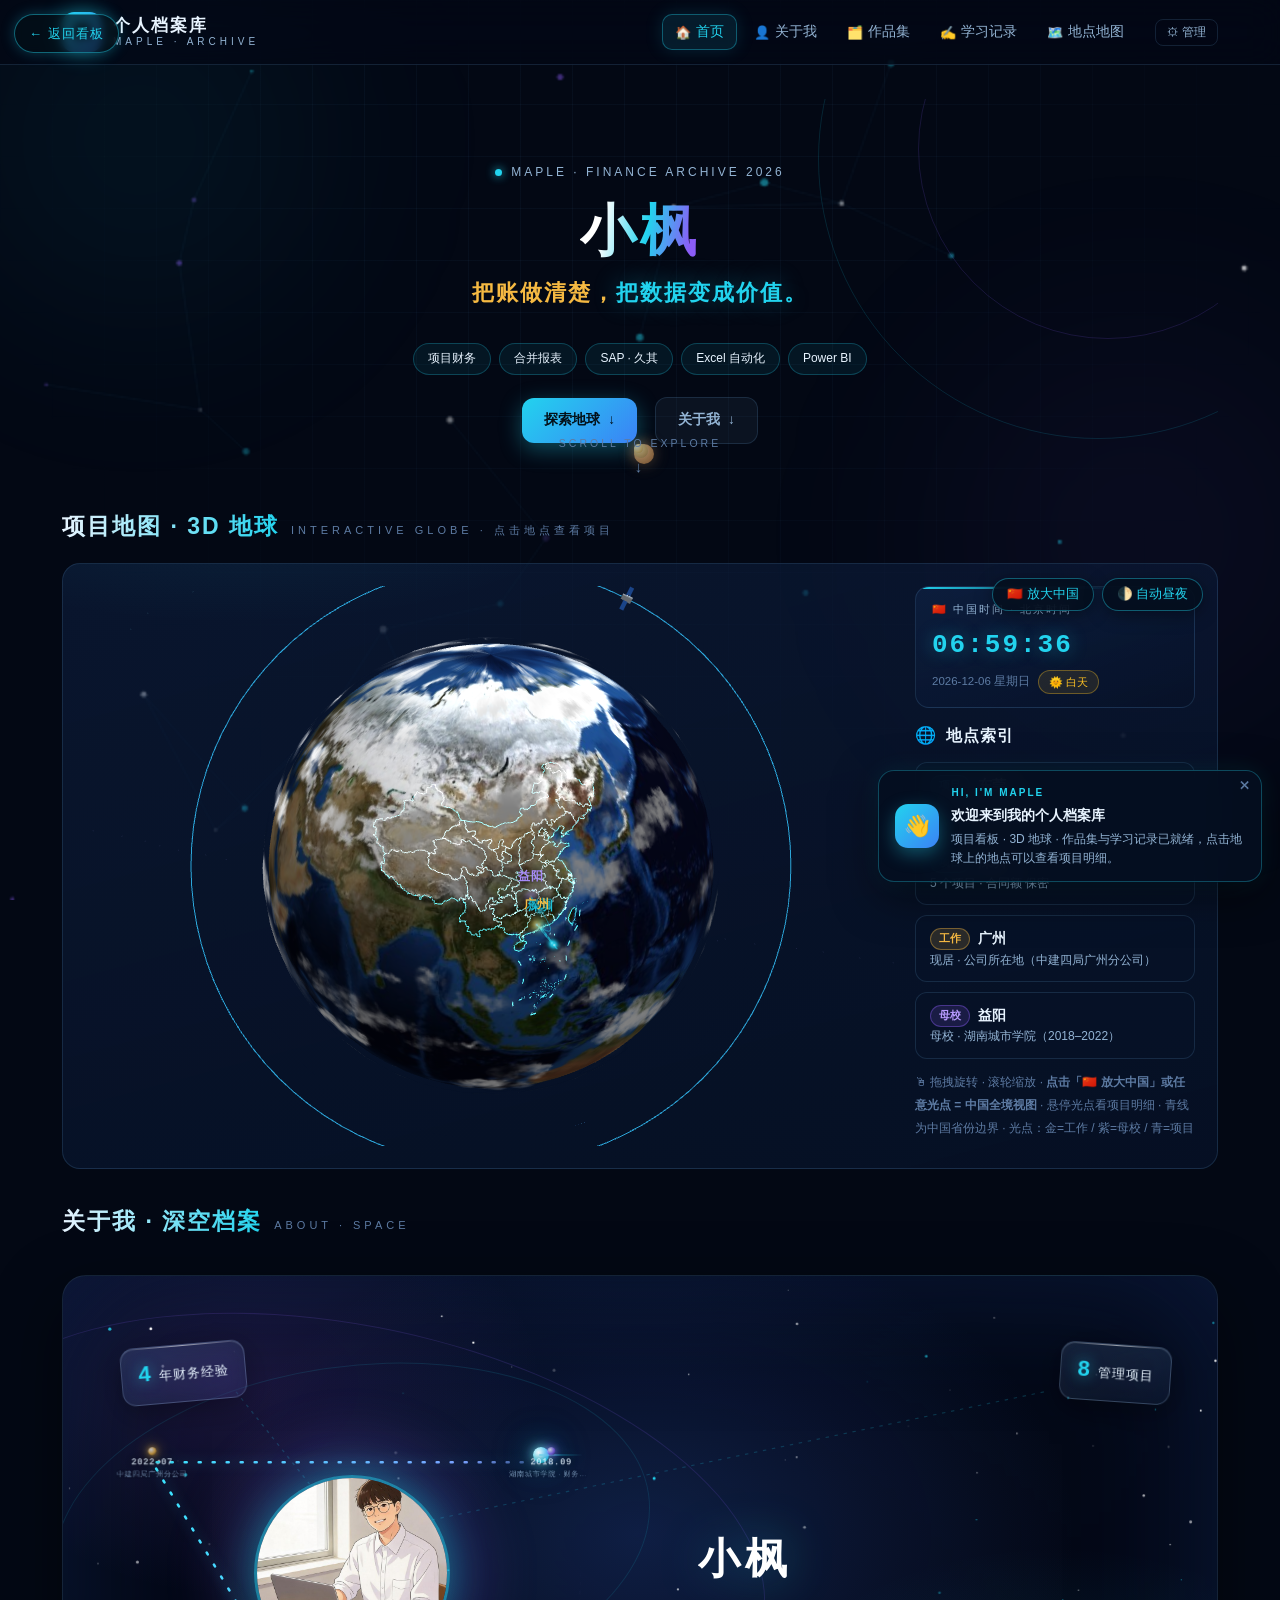
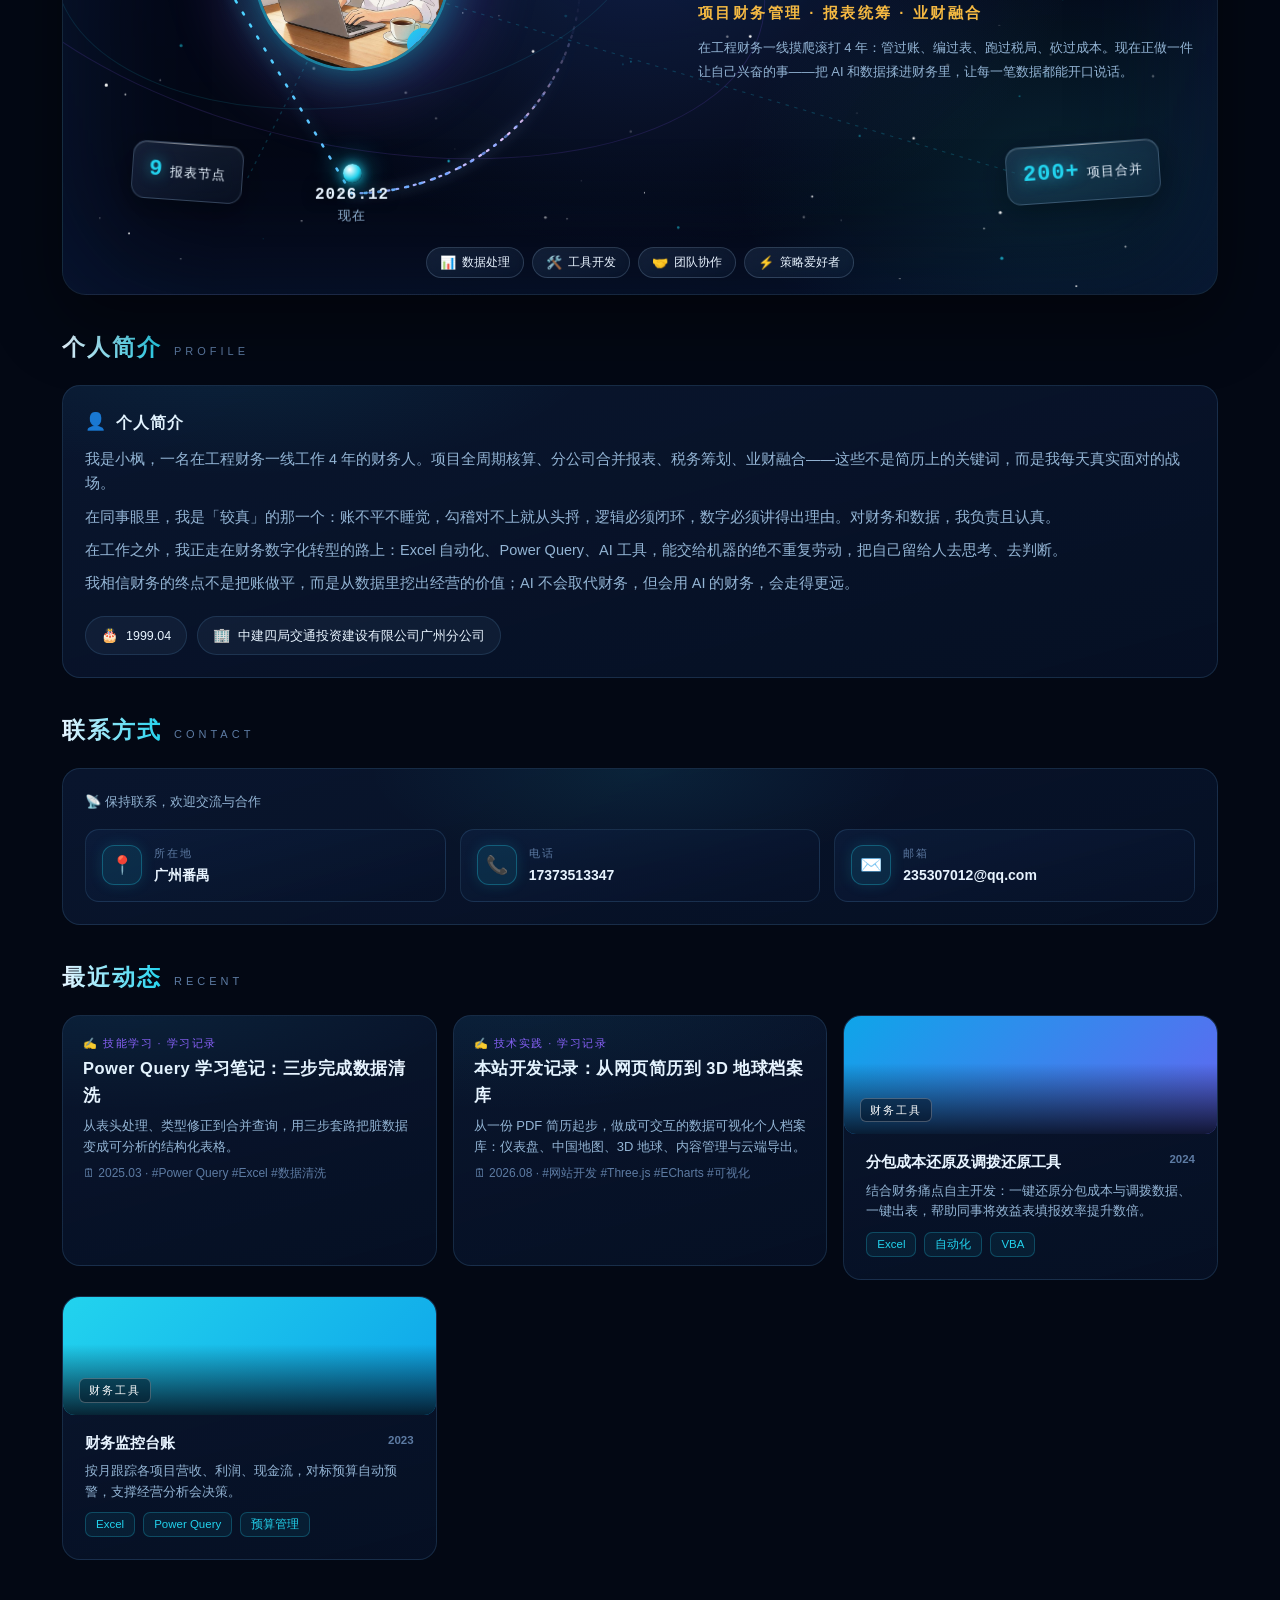
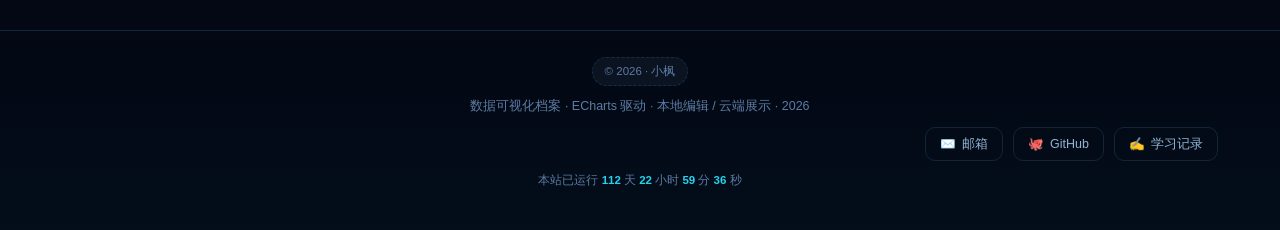
==== commit 24c3c967: "auto deploy kanban 2026/08/21 周五 22:37:00.60" ====
--- a/archive/index.html
+++ b/archive/index.html
@@ -6,47 +6,49 @@
 <title>小枫 · 个人档案库</title>
 <meta name="description" content="小枫 · 个人档案库：关于我（含成长轨迹）、作品集、学习记录、项目地图 —— 数据可视化个人网站">
 <link rel="stylesheet" href="css/style.css?v=20260818">
-</head>
+<style>
+/* 二向箔展开入场（幕布式：页面零变换，星空/布局不受影响） */
+/* 二向箔：看板被压成一条金线，金线再按「档案库展开进度」展开为页面 */
+#foilIntro{position:fixed;inset:0;z-index:99999;pointer-events:none;visibility:hidden;
+  background:radial-gradient(ellipse at center,rgba(4,10,24,.5) 0%,rgba(2,5,12,.85) 100%)}
+#foilIntro .fl-line{position:absolute;left:6%;right:6%;top:50%;height:2px;margin-top:-1px;
+  background:linear-gradient(90deg,transparent,#ffe9a8 25%,#ffd76a 50%,#ffe9a8 75%,transparent);
+  box-shadow:0 0 44px rgba(255,214,106,.95),0 0 120px rgba(255,190,80,.5);transform:scaleX(0)}
+#foilIntro .fl-prog{position:absolute;left:0;right:0;top:53%;text-align:center;
+  color:rgba(255,233,176,.85);font-size:14px;letter-spacing:4px;text-shadow:0 0 16px rgba(255,214,106,.7)}
+#foilIntro .fl-prog b{font-size:20px;color:#ffe9b0}
+#appWrap{transform-origin:50% 50%}
+</style>
 <body>
-
-<!-- ============ 进场动画：御剑穿越时空 ============ -->
-<div id="splash" aria-hidden="true">
-  <canvas id="splashCanvas"></canvas>
-  <div class="splash-inner">
-    <div class="sword-figure">
-      <svg viewBox="0 0 260 150" class="sword-svg" xmlns="http://www.w3.org/2000/svg">
-        <defs>
-          <linearGradient id="swTail" x1="1" y1="0" x2="0" y2="0">
-            <stop offset="0" stop-color="#7de3f5" stop-opacity=".95"/>
-            <stop offset="1" stop-color="#22d3ee" stop-opacity="0"/>
-          </linearGradient>
-          <linearGradient id="swBlade" x1="0" y1="0" x2="1" y2="0">
-            <stop offset="0" stop-color="#eaffff"/>
-            <stop offset="0.55" stop-color="#9fe8ff"/>
-            <stop offset="1" stop-color="#3ab8ff"/>
-          </linearGradient>
-        </defs>
-        <!-- 御剑光尾 -->
-        <path d="M92 75 C 48 68 20 74 -8 70" stroke="url(#swTail)" stroke-width="7" stroke-linecap="round" fill="none"/>
-        <path d="M92 75 C 50 82 22 80 -6 84" stroke="url(#swTail)" stroke-width="4" stroke-linecap="round" fill="none" opacity=".55"/>
-        <!-- 飞剑 -->
-        <path d="M96 71 L 192 71 L 192 79 L 96 79 Z" fill="url(#swBlade)"/>
-        <path d="M96 71 L 58 75 L 96 79 Z" fill="#dff7ff"/>
-        <path d="M96 70 L 96 80 L 102 80 L 102 70 Z" fill="#6fc9ff"/>
-        <rect x="192" y="72.5" width="26" height="5" rx="2.5" fill="#8fd8ff"/>
-        <rect x="210" y="70" width="5" height="10" rx="2" fill="#b3ecff"/>
-        <!-- 侠士：盘坐剪影 -->
-        <circle cx="152" cy="46" r="12" fill="#0e2a55"/>
-        <circle cx="156" cy="37" r="6" fill="#0e2a55"/>
-        <path d="M138 54 Q 152 46 168 54 L 172 74 Q 152 84 132 74 Z" fill="#12305f"/>
-        <path d="M132 62 Q 116 58 106 66 Q 118 72 134 70 Z" fill="#1b4d94" opacity=".9"/>
-        <path d="M170 60 Q 184 56 192 64 Q 180 70 168 68 Z" fill="#1b4d94" opacity=".9"/>
-        <circle cx="147" cy="43" r="3" fill="#cff4ff"/>
-      </svg>
-    </div>
-  </div>
-  <div class="splash-bar"><span></span></div>
-</div>
+<div id="foilIntro" aria-hidden="true">
+  <div class="fl-line"></div>
+  <div class="fl-prog">MAPLE · ARCHIVE · 展开 <b>0%</b></div>
+</div>
+<script>
+(function(){
+  /* 二向箔：金线随「展开进度」拉长，页面从金线中展开（约 2s 丝滑展开） */
+  var fi=document.getElementById('foilIntro');
+  var line=fi.querySelector('.fl-line'), prog=fi.querySelector('.fl-prog'), b=prog.querySelector('b');
+  var wrap=document.getElementById('appWrap');
+  var t0=performance.now(), DUR=2000;
+  fi.style.visibility='visible';
+  line.style.transform='scaleX(0)';
+  function frame(now){
+    var k=Math.min(1,(now-t0)/DUR);
+    var e=1-Math.pow(1-k,3);                 /* ease-out 缓出 */
+    line.style.transform='scaleX('+e.toFixed(4)+')';
+    if(wrap) wrap.style.transform='scaleY('+(0.04+e*0.96).toFixed(4)+')';
+    b.textContent=Math.round(e*100)+'%';
+    if(k<1){ requestAnimationFrame(frame); }
+    else{
+      if(wrap) wrap.style.transform='none';
+      fi.style.transition='opacity .8s ease'; fi.style.opacity='0';
+      setTimeout(function(){ if(fi&&fi.parentNode) fi.parentNode.removeChild(fi); },900);
+    }
+  }
+  requestAnimationFrame(frame);
+})();
+</script>
 
 <canvas id="stars"></canvas>
 <div class="bg-grid"></div>
@@ -59,7 +61,7 @@
   <div class="planet b-venus"></div>
 </div>
 
-<div id="app">
+<div id="appWrap"><div id="app">
 
   <header>
     <div id="progress-track" aria-hidden="true"><div id="progress-bar"></div></div>
@@ -328,6 +330,7 @@
   </div>
   <button class="welcome-toast-close" onclick="closeWelcome()" aria-label="关闭">✕</button>
 </div>
+</div>
 
 <!-- 图表库由 app.js 动态注入（动画期间后台加载，兼容 file://） -->
 <script src="js/md.js?v=20260818"></script>
@@ -335,5 +338,9 @@
 <script src="js/globe3d.js?v=20260818"></script>
 <script src="js/app.js?v=20260818"></script>
 <a id="backBoard" href="../" title="返回看板大屏" style="position:fixed;left:14px;top:14px;z-index:9999;display:inline-flex;align-items:center;gap:6px;padding:8px 14px;border-radius:999px;background:rgba(3,16,24,.72);border:1px solid rgba(34,211,238,.45);color:#22d3ee;font-size:13px;letter-spacing:1px;text-decoration:none;box-shadow:0 0 14px rgba(34,211,238,.25);backdrop-filter:blur(4px)">← 返回看板</a>
+<style>
+@keyframes flLine{0%{transform:scaleX(0);opacity:0}25%{opacity:1}100%{transform:scaleX(1);opacity:1}}
+@keyframes flText{0%{opacity:0;transform:translateY(8px)}100%{opacity:1;transform:none}}
+</style>
 </body>
 </html>
